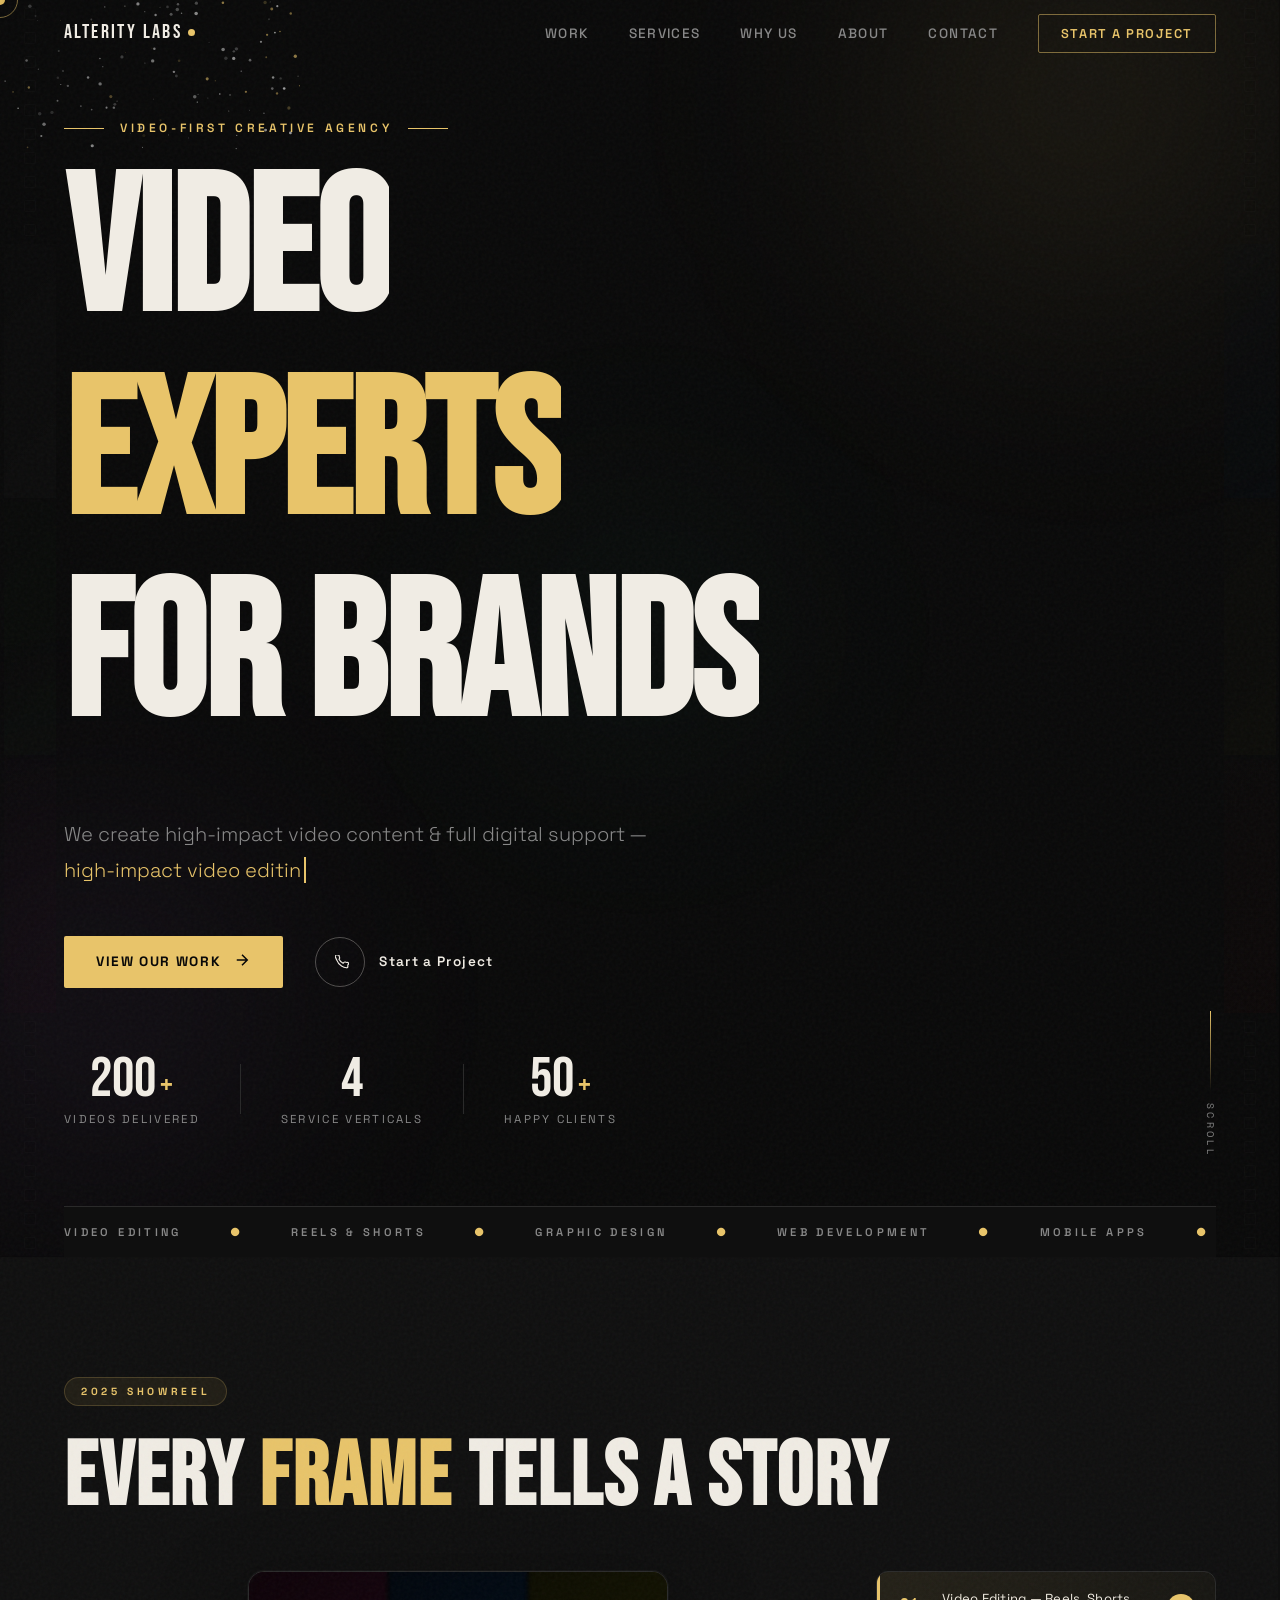
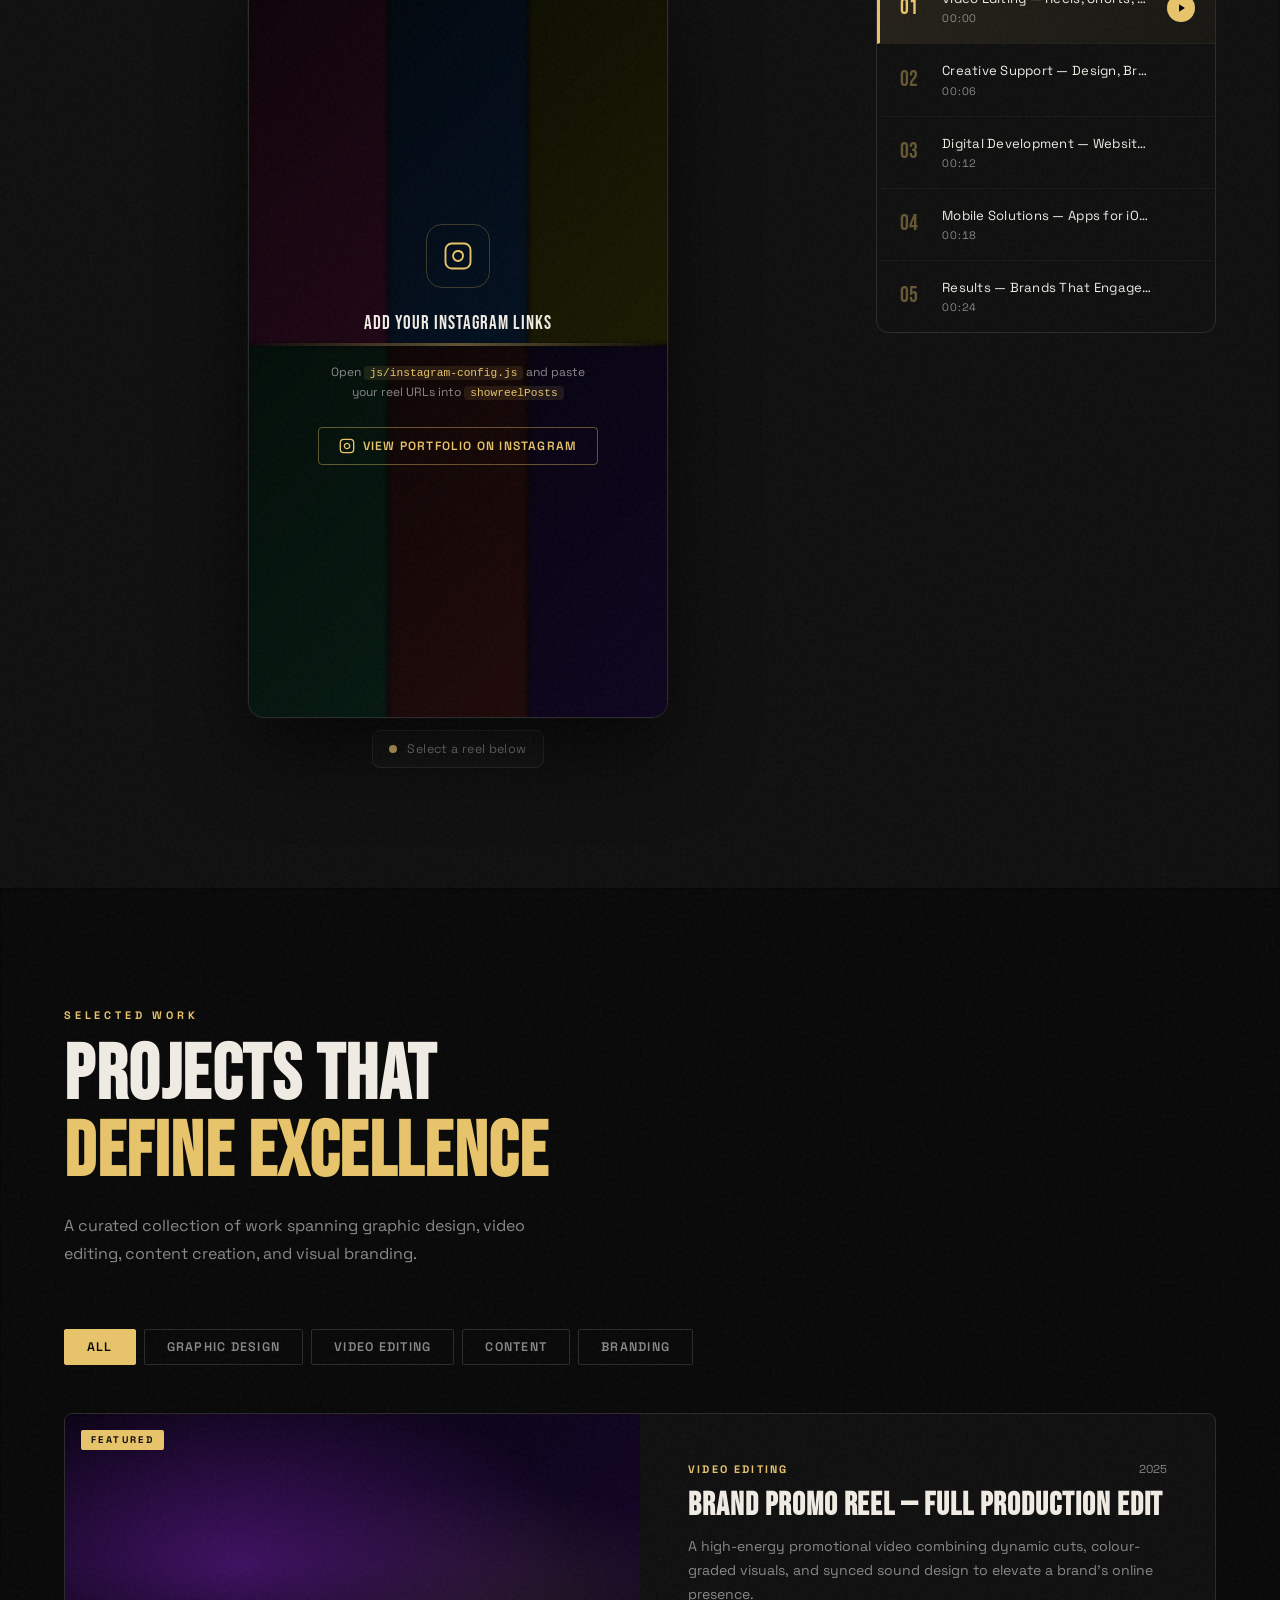
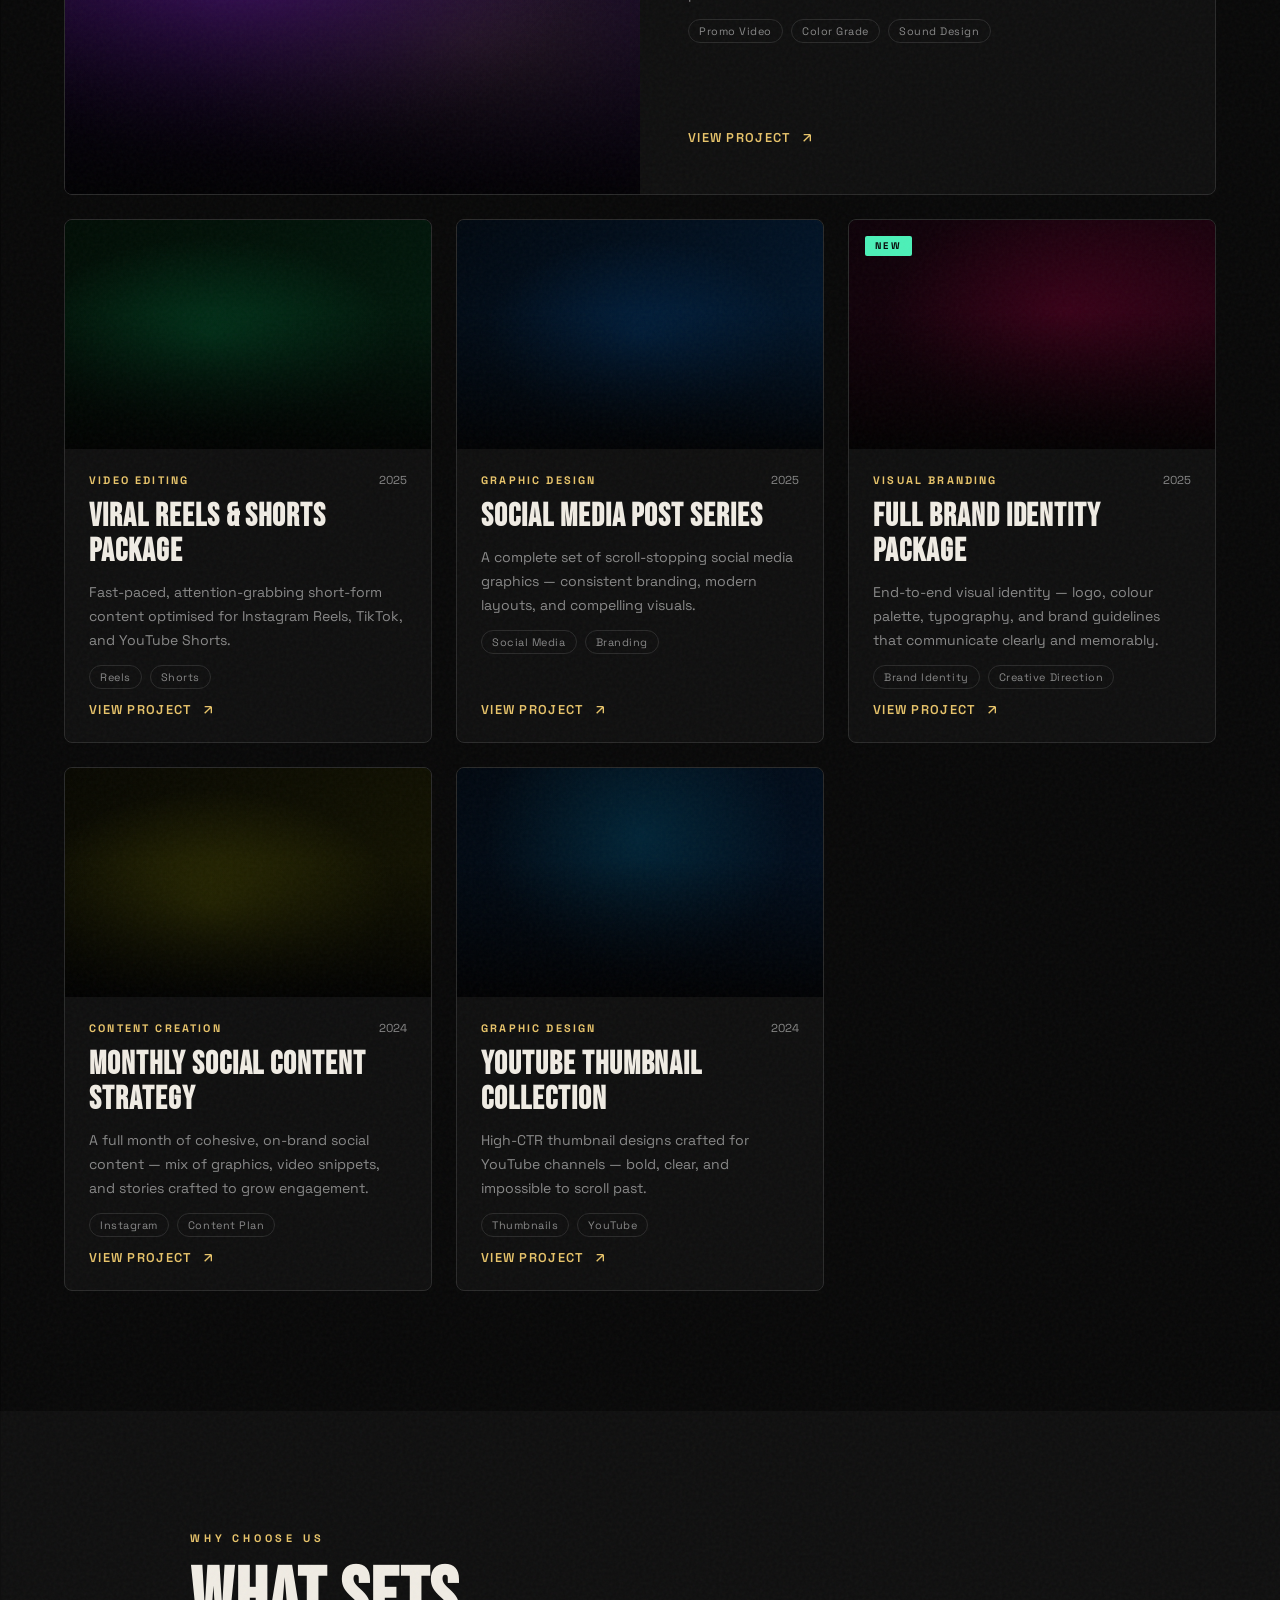
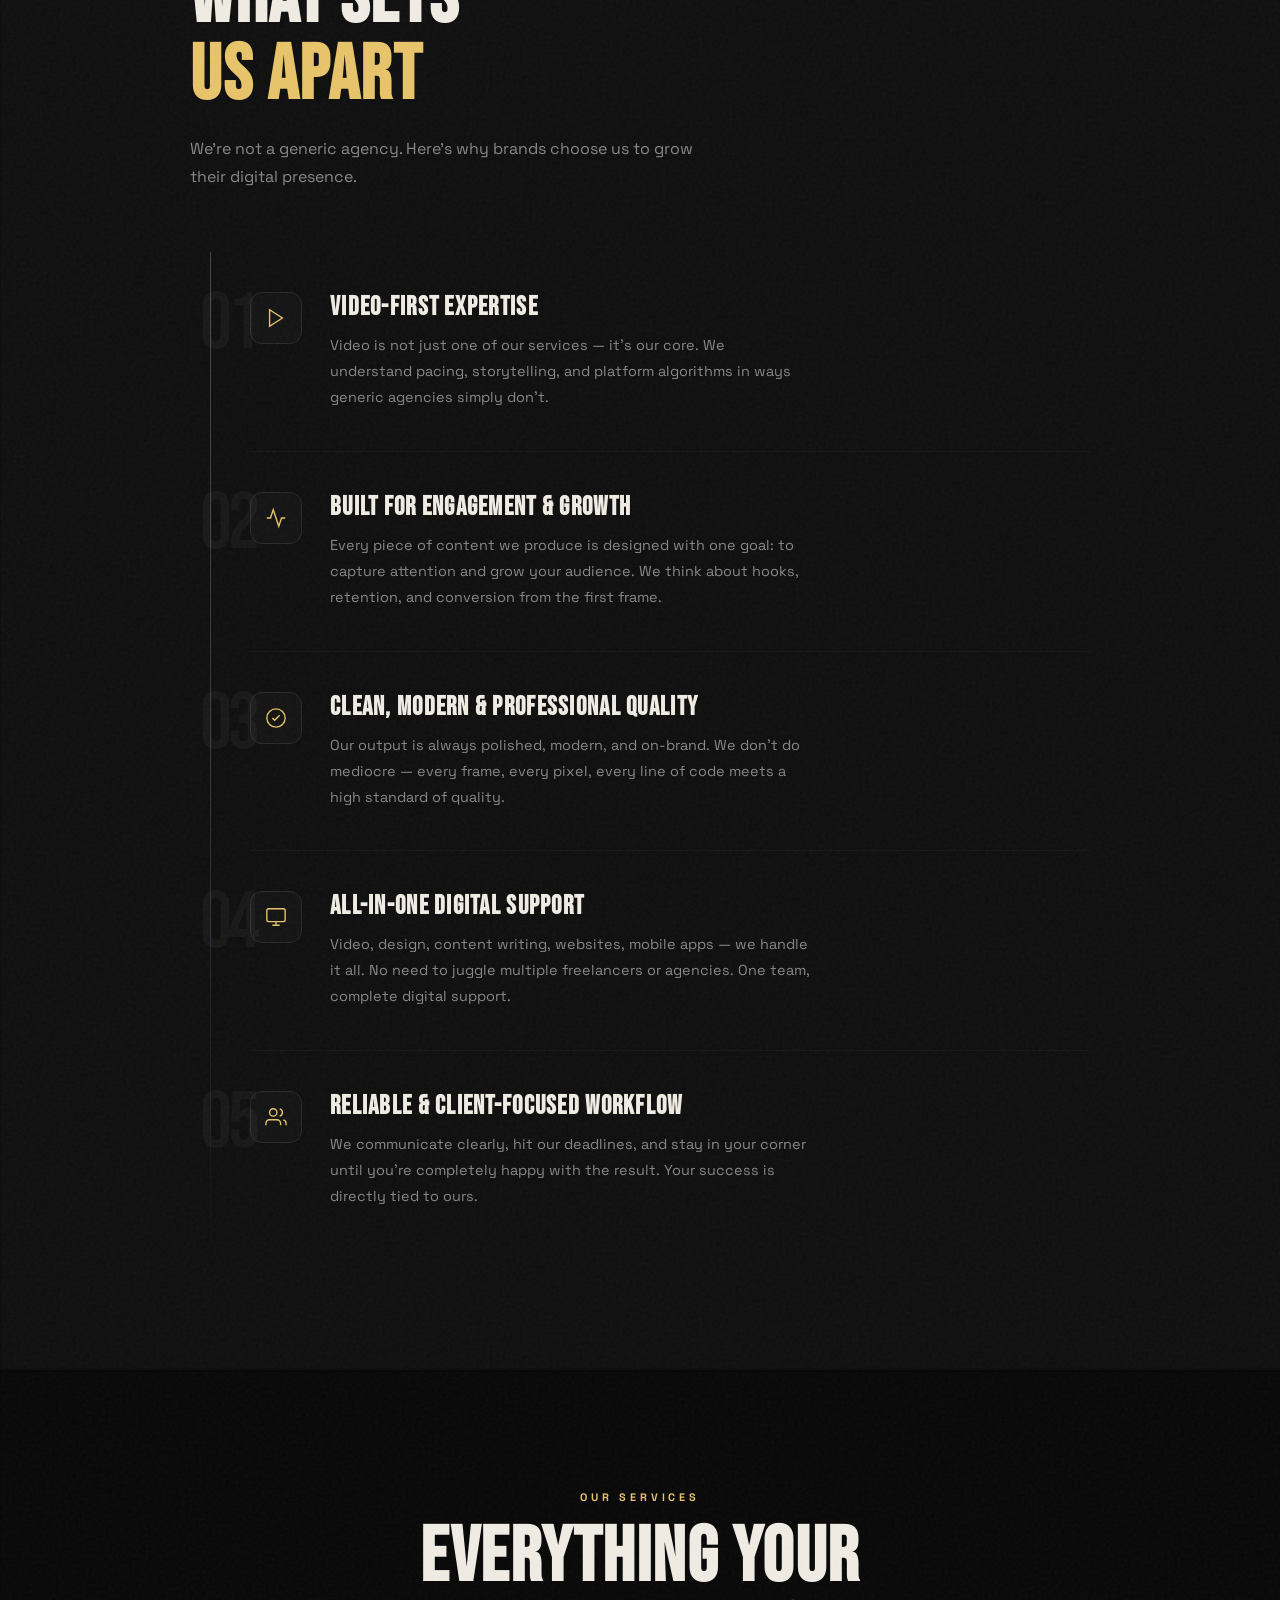
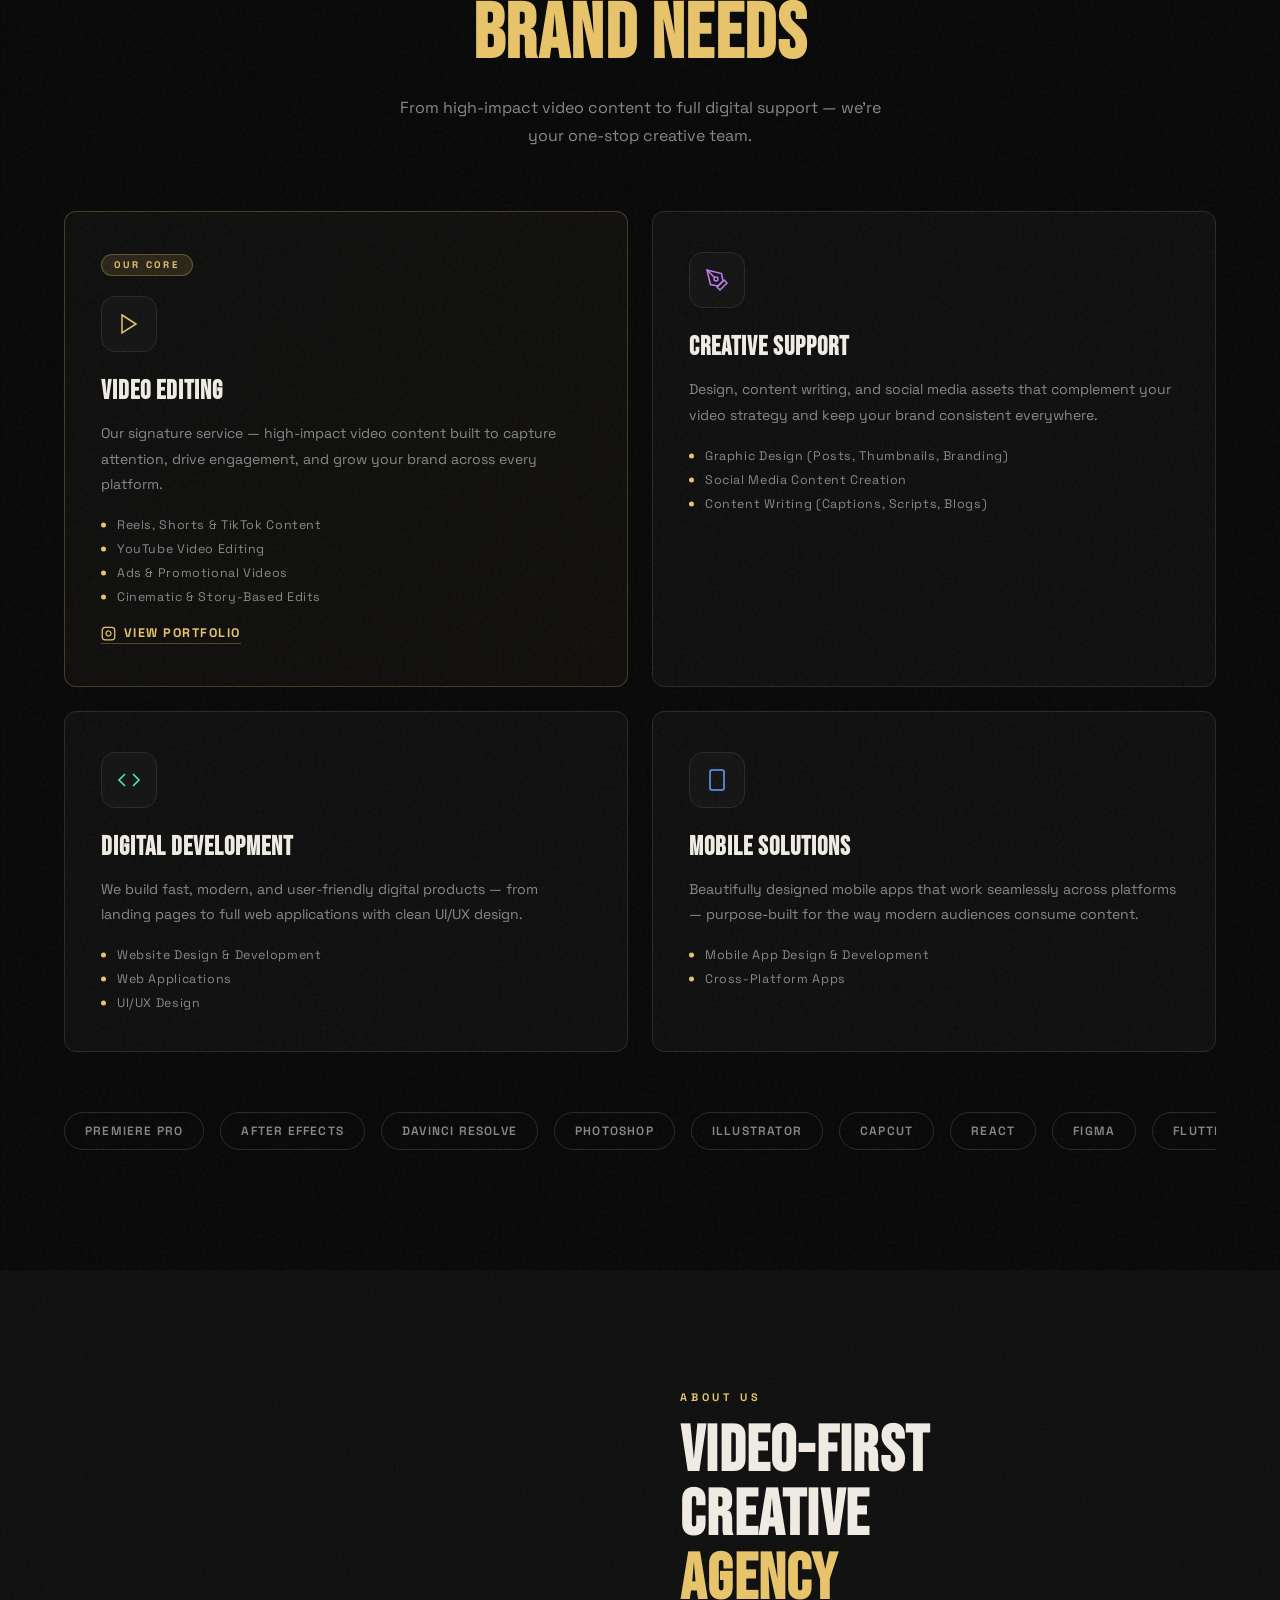
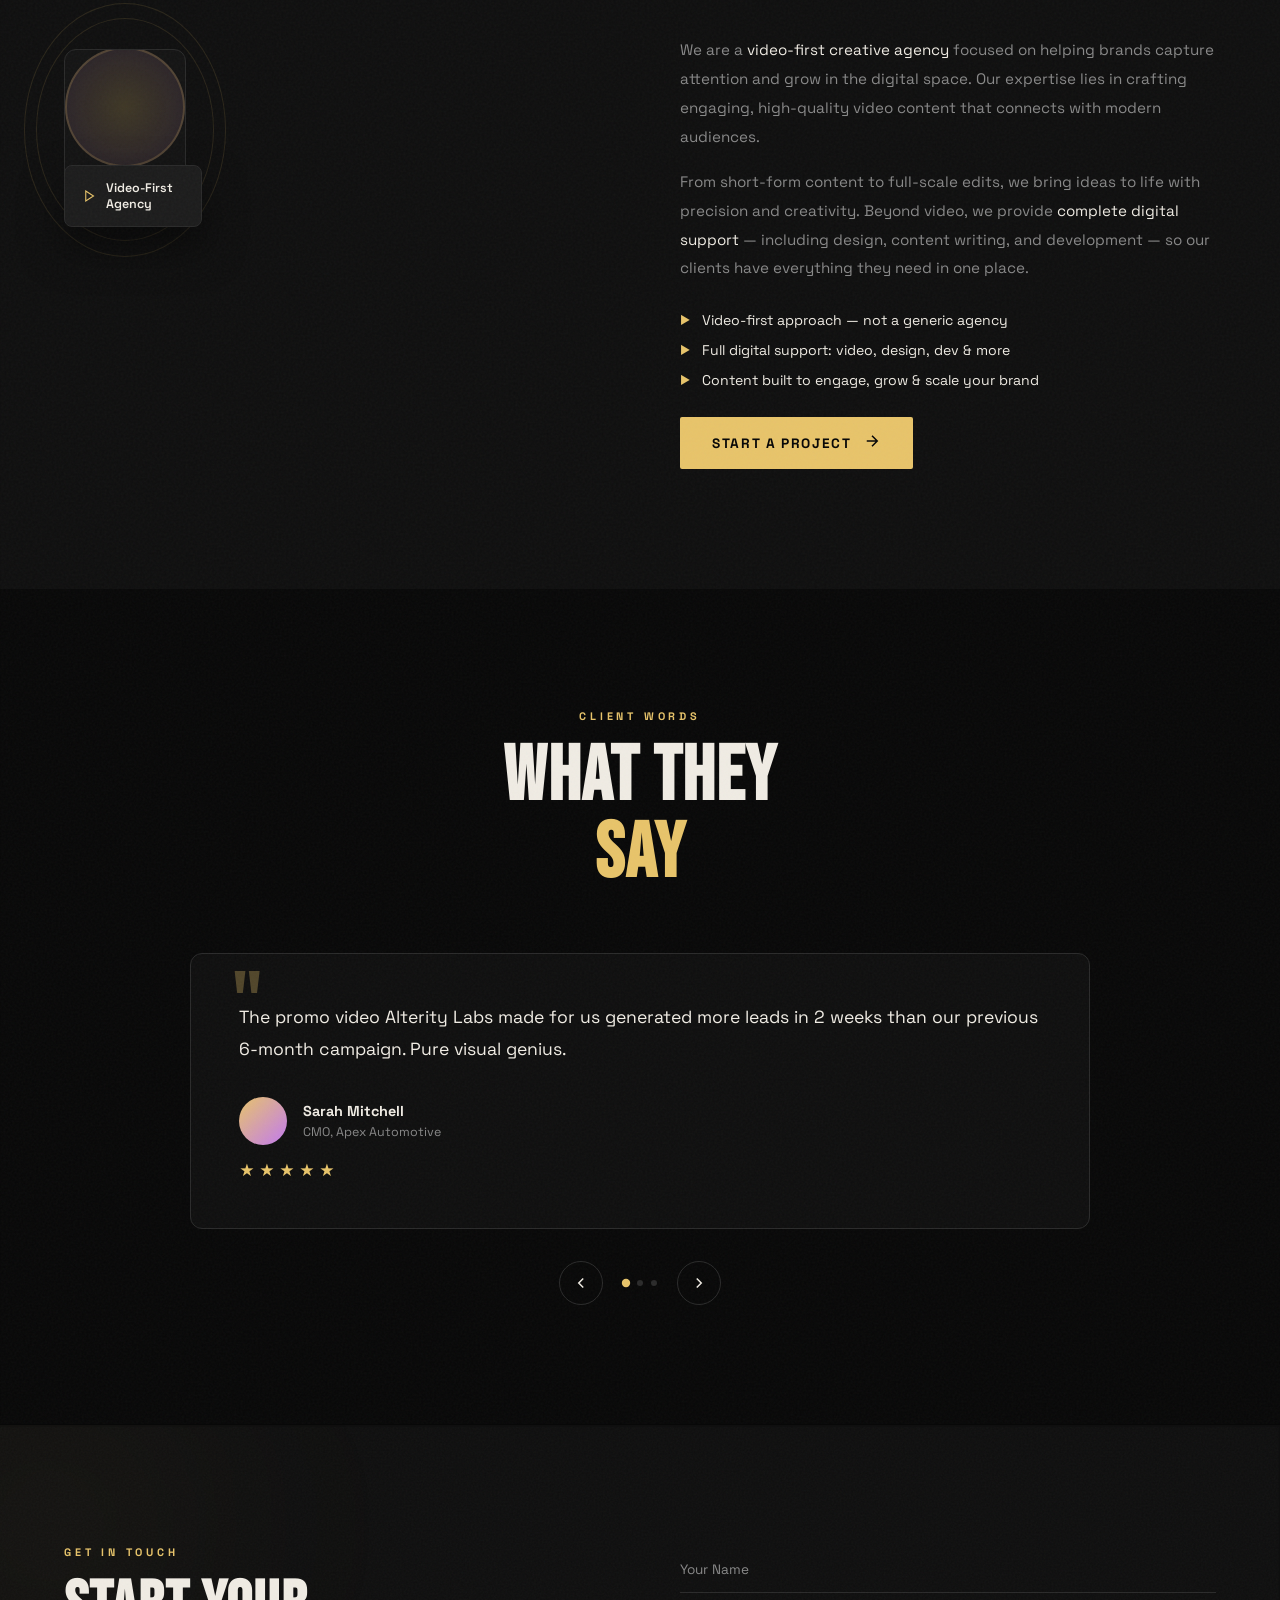
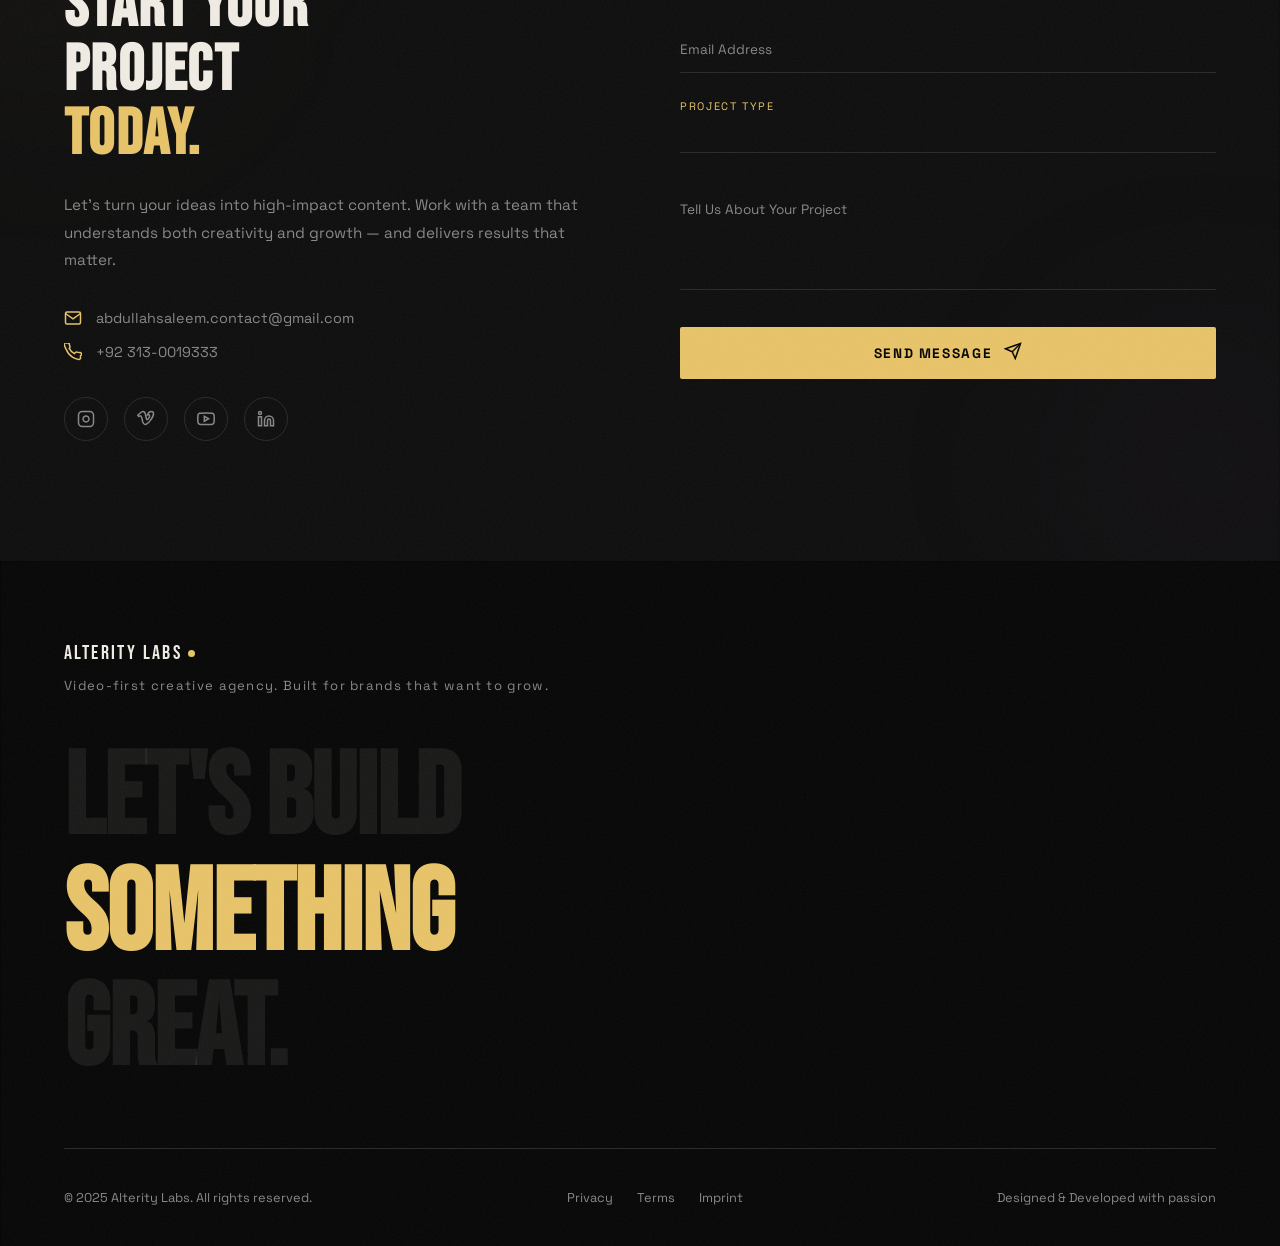
==== index.html @ 60a445bc "Update contact info, autoplay all videos, fix Instagram iframe player" ====
<!DOCTYPE html>
<html lang="en">
<head>
  <meta charset="UTF-8" />
  <meta name="viewport" content="width=device-width, initial-scale=1.0" />
  <title>Alterity Labs — Video Experts for Brands That Want to Stand Out</title>
  <link rel="stylesheet" href="css/styles.css" />
  <link rel="preconnect" href="https://fonts.googleapis.com" />
  <link rel="preconnect" href="https://fonts.gstatic.com" crossorigin />
  <link href="https://fonts.googleapis.com/css2?family=Bebas+Neue&family=Inter:wght@300;400;500;600;700&family=Space+Grotesk:wght@300;400;500;600;700&display=swap" rel="stylesheet" />
</head>
<body>

  <!-- ═══════════════════ CURSOR ═══════════════════ -->
  <div class="cursor" id="cursor"></div>
  <div class="cursor-follower" id="cursorFollower"></div>

  <!-- ═══════════════════ LOADER ═══════════════════ -->
  <div class="loader" id="loader">
    <div class="loader-inner">
      <div class="loader-bar"></div>
      <div class="loader-text">
        <span class="loader-num" id="loaderNum">0</span>
        <span class="loader-percent">%</span>
      </div>
      <p class="loader-tagline">LOADING EXPERIENCE</p>
    </div>
  </div>

  <!-- ═══════════════════ NAV ═══════════════════ -->
  <nav class="nav" id="nav">
    <div class="nav-logo">
      <span class="nav-logo-text">ALTERITY LABS</span>
      <span class="nav-logo-dot"></span>
    </div>
    <ul class="nav-links">
      <li><a href="#work" class="nav-link" data-text="Work">Work</a></li>
      <li><a href="#services" class="nav-link" data-text="Services">Services</a></li>
      <li><a href="#why" class="nav-link" data-text="Why Us">Why Us</a></li>
      <li><a href="#about" class="nav-link" data-text="About">About</a></li>
      <li><a href="#contact" class="nav-link" data-text="Contact">Contact</a></li>
    </ul>
    <div class="nav-cta">
      <a href="#contact" class="btn-outline">Start a Project</a>
    </div>
    <button class="burger" id="burger" aria-label="Toggle Menu">
      <span></span><span></span><span></span>
    </button>
  </nav>

  <!-- Mobile Menu -->
  <div class="mobile-menu" id="mobileMenu">
    <ul>
      <li><a href="#work" class="mobile-link">Work</a></li>
      <li><a href="#services" class="mobile-link">Services</a></li>
      <li><a href="#why" class="mobile-link">Why Us</a></li>
      <li><a href="#about" class="mobile-link">About</a></li>
      <li><a href="#contact" class="mobile-link">Contact</a></li>
    </ul>
  </div>

  <!-- ═══════════════════ HERO ═══════════════════ -->
  <section class="hero" id="hero">
    <!-- Cinematic grain overlay -->
    <div class="grain"></div>

    <!-- Floating particles -->
    <canvas class="particles-canvas" id="particlesCanvas"></canvas>

    <!-- Glowing orbs -->
    <div class="orb orb-1"></div>
    <div class="orb orb-2"></div>
    <div class="orb orb-3"></div>

    <!-- Film strips decoration -->
    <div class="filmstrip filmstrip-left">
      <div class="filmstrip-holes">
        <span></span><span></span><span></span><span></span><span></span>
        <span></span><span></span><span></span><span></span><span></span>
      </div>
      <div class="filmstrip-frames">
        <div class="fs-frame fs-f1"></div>
        <div class="fs-frame fs-f2"></div>
        <div class="fs-frame fs-f3"></div>
      </div>
      <div class="filmstrip-holes">
        <span></span><span></span><span></span><span></span><span></span>
        <span></span><span></span><span></span><span></span><span></span>
      </div>
    </div>
    <div class="filmstrip filmstrip-right">
      <div class="filmstrip-holes">
        <span></span><span></span><span></span><span></span><span></span>
        <span></span><span></span><span></span><span></span><span></span>
      </div>
      <div class="filmstrip-frames">
        <div class="fs-frame fs-f4"></div>
        <div class="fs-frame fs-f5"></div>
        <div class="fs-frame fs-f6"></div>
      </div>
      <div class="filmstrip-holes">
        <span></span><span></span><span></span><span></span><span></span>
        <span></span><span></span><span></span><span></span><span></span>
      </div>
    </div>

    <div class="hero-content">
      <!-- Eyebrow -->
      <div class="hero-eyebrow" data-animate="fade-up">
        <span class="eyebrow-line"></span>
        <span class="eyebrow-text">Video-First Creative Agency</span>
        <span class="eyebrow-line"></span>
      </div>

      <!-- Main headline — character split animation -->
      <h1 class="hero-title">
        <div class="title-line">
          <span class="word-mask"><span class="word-inner" data-word="VIDEO">VIDEO</span></span>
        </div>
        <div class="title-line">
          <span class="word-mask"><span class="word-inner accent-word" data-word="EXPERTS">EXPERTS</span></span>
        </div>
        <div class="title-line">
          <span class="word-mask"><span class="word-inner" data-word="FOR BRANDS">FOR BRANDS</span></span>
        </div>
      </h1>

      <!-- Subtitle with typewriter -->
      <p class="hero-subtitle" data-animate="fade-up">
        We create high-impact video content & full digital support —<br />
        <span class="typewriter" id="typewriter"></span>
      </p>

      <!-- CTAs -->
      <div class="hero-ctas" data-animate="fade-up">
        <a href="#work" class="btn-primary">
          <span class="btn-text">View Our Work</span>
          <span class="btn-icon">
            <svg viewBox="0 0 24 24" fill="none" stroke="currentColor" stroke-width="2">
              <path d="M5 12h14M12 5l7 7-7 7"/>
            </svg>
          </span>
          <div class="btn-bg"></div>
        </a>
        <a href="#contact" class="btn-showreel">
          <div class="play-icon">
            <svg viewBox="0 0 24 24" fill="none" stroke="currentColor" stroke-width="2">
              <path d="M22 16.92v3a2 2 0 01-2.18 2 19.79 19.79 0 01-8.63-3.07A19.5 19.5 0 013.07 8.81a19.79 19.79 0 01-3.07-8.6A2 2 0 012.18 0h3a2 2 0 012 1.72c.127.96.361 1.903.7 2.81a2 2 0 01-.45 2.11L6.91 7.16a16 16 0 006.93 6.93l1.52-1.52a2 2 0 012.11-.45c.907.339 1.85.573 2.81.7A2 2 0 0122 16.92z"/>
            </svg>
          </div>
          <span>Start a Project</span>
        </a>
      </div>

      <!-- Stats -->
      <div class="hero-stats" data-animate="fade-up">
        <div class="stat">
          <span class="stat-num" data-count="200">0</span>
          <span class="stat-plus">+</span>
          <p class="stat-label">Videos Delivered</p>
        </div>
        <div class="stat-divider"></div>
        <div class="stat">
          <span class="stat-num" data-count="4">0</span>
          <p class="stat-label">Service Verticals</p>
        </div>
        <div class="stat-divider"></div>
        <div class="stat">
          <span class="stat-num" data-count="50">0</span>
          <span class="stat-plus">+</span>
          <p class="stat-label">Happy Clients</p>
        </div>
      </div>
    </div>

    <!-- Scroll indicator -->
    <div class="scroll-indicator">
      <div class="scroll-line"></div>
      <span class="scroll-text">SCROLL</span>
    </div>

    <!-- Marquee stripe -->
    <div class="hero-marquee">
      <div class="marquee-track">
        <span>VIDEO EDITING</span><span class="marquee-dot">&#9679;</span>
        <span>REELS & SHORTS</span><span class="marquee-dot">&#9679;</span>
        <span>GRAPHIC DESIGN</span><span class="marquee-dot">&#9679;</span>
        <span>WEB DEVELOPMENT</span><span class="marquee-dot">&#9679;</span>
        <span>MOBILE APPS</span><span class="marquee-dot">&#9679;</span>
        <span>CONTENT CREATION</span><span class="marquee-dot">&#9679;</span>
        <span>VIDEO EDITING</span><span class="marquee-dot">&#9679;</span>
        <span>REELS & SHORTS</span><span class="marquee-dot">&#9679;</span>
        <span>GRAPHIC DESIGN</span><span class="marquee-dot">&#9679;</span>
        <span>WEB DEVELOPMENT</span><span class="marquee-dot">&#9679;</span>
        <span>MOBILE APPS</span><span class="marquee-dot">&#9679;</span>
        <span>CONTENT CREATION</span><span class="marquee-dot">&#9679;</span>
      </div>
    </div>
  </section>

  <!-- ═══════════════════ SHOWREEL ═══════════════════ -->
  <section class="showreel" id="showreel">
    <div class="grain"></div>
    <div class="showreel-container">
      <div class="showreel-badge" data-animate="zoom-in">2025 SHOWREEL</div>
      <h2 class="showreel-title" data-animate="fade-up">
        <span>Every</span> <span class="highlight">Frame</span> <span>Tells</span> <span>a</span> <span>Story</span>
      </h2>

      <div class="showreel-layout" id="showreelWrapper">

        <!-- ── MAIN PLAYER ─────────────────────────── -->
        <div class="sr-player-col">
          <div class="sr-player-frame" id="srPlayerFrame">

            <!-- Instagram iframe embed — src injected by JS -->
            <iframe
              id="srIframe"
              class="sr-iframe"
              src=""
              frameborder="0"
              scrolling="no"
              allowtransparency="true"
              allowfullscreen="true"
              allow="autoplay; encrypted-media; picture-in-picture"
              title="Instagram Reel Player">
            </iframe>

            <!-- Shown before any URL is configured -->
            <div class="sr-placeholder" id="srPlaceholder">
              <div class="vp-grid">
                <div class="vp-cell c1"></div>
                <div class="vp-cell c2"></div>
                <div class="vp-cell c3"></div>
                <div class="vp-cell c4"></div>
                <div class="vp-cell c5"></div>
                <div class="vp-cell c6"></div>
              </div>
              <div class="vp-overlay">
                <div class="sr-placeholder-icon">
                  <svg viewBox="0 0 24 24" fill="none" stroke="currentColor" stroke-width="1.5">
                    <rect x="2" y="2" width="20" height="20" rx="5" ry="5"/>
                    <path d="M16 11.37A4 4 0 1112.63 8 4 4 0 0116 11.37z"/>
                    <line x1="17.5" y1="6.5" x2="17.51" y2="6.5"/>
                  </svg>
                </div>
                <p class="sr-placeholder-title">Add Your Instagram Links</p>
                <p class="sr-placeholder-sub">Open <code>js/instagram-config.js</code> and paste your reel URLs into <code>showreelPosts</code></p>
                <a href="https://www.instagram.com/portfolio.showcase/" target="_blank" rel="noopener" class="vp-ig-btn">
                  <svg viewBox="0 0 24 24" fill="none" stroke="currentColor" stroke-width="2"><rect x="2" y="2" width="20" height="20" rx="5" ry="5"/><path d="M16 11.37A4 4 0 1112.63 8 4 4 0 0116 11.37z"/><line x1="17.5" y1="6.5" x2="17.51" y2="6.5"/></svg>
                  View Portfolio on Instagram
                </a>
              </div>
              <div class="scan-line"></div>
            </div>

            <!-- Loading spinner shown while iframe loads -->
            <div class="sr-loader" id="srLoader">
              <div class="sr-spinner"></div>
            </div>

          </div>

          <!-- Currently playing label -->
          <div class="sr-now-playing" id="srNowPlaying">
            <span class="sr-np-dot"></span>
            <span class="sr-np-label" id="srNpLabel">Select a reel below</span>
          </div>
        </div>

        <!-- ── SIDE PLAYLIST ──────────────────────── -->
        <div class="sr-playlist" id="srPlaylist">
          <!-- Items injected by JS from INSTAGRAM_CONFIG -->
        </div>

      </div>
    </div>
  </section>

  <!-- ═══════════════════ WORK ═══════════════════ -->
  <section class="work" id="work">
    <div class="grain"></div>
    <div class="section-header" data-animate="fade-up">
      <span class="section-label">Selected Work</span>
      <h2 class="section-title">
        <span class="line-reveal">Projects That</span>
        <span class="line-reveal accent-text">Define Excellence</span>
      </h2>
      <p class="section-desc">A curated collection of work spanning graphic design, video editing, content creation, and visual branding.</p>
    </div>

    <!-- Filter tabs -->
    <div class="work-filters" data-animate="fade-up">
      <button class="filter-btn active" data-filter="all">All</button>
      <button class="filter-btn" data-filter="design">Graphic Design</button>
      <button class="filter-btn" data-filter="video">Video Editing</button>
      <button class="filter-btn" data-filter="content">Content</button>
      <button class="filter-btn" data-filter="branding">Branding</button>
    </div>

    <!-- Work grid -->
    <div class="work-grid" id="workGrid">

      <!-- Project Card 1 — FEATURED -->
      <article class="work-card featured" data-category="video" data-animate="card-reveal" data-ig-id="card-1">
        <div class="card-media">
          <div class="card-video-bg bg-1"></div>
          <div class="card-overlay"></div>
          <div class="card-hover-effect"></div>
          <span class="card-play-btn">
            <svg viewBox="0 0 24 24" fill="white">
              <polygon points="5 3 19 12 5 21 5 3"/>
            </svg>
          </span>
          <div class="card-badge">FEATURED</div>
        </div>
        <div class="card-info">
          <div class="card-meta">
            <span class="card-category">Video Editing</span>
            <span class="card-year">2025</span>
          </div>
          <h3 class="card-title">Brand Promo Reel — Full Production Edit</h3>
          <p class="card-desc">A high-energy promotional video combining dynamic cuts, colour-graded visuals, and synced sound design to elevate a brand's online presence.</p>
          <div class="card-tags">
            <span>Promo Video</span><span>Color Grade</span><span>Sound Design</span>
          </div>
          <a href="#" class="card-link">
            View Project
            <svg viewBox="0 0 24 24" fill="none" stroke="currentColor" stroke-width="2">
              <path d="M7 17L17 7M17 7H7M17 7v10"/>
            </svg>
          </a>
        </div>
      </article>

      <!-- Project Card 2 -->
      <article class="work-card" data-category="video" data-animate="card-reveal" data-ig-id="card-2">
        <div class="card-media">
          <div class="card-video-bg bg-2"></div>
          <div class="card-overlay"></div>
          <div class="card-hover-effect"></div>
          <span class="card-play-btn">
            <svg viewBox="0 0 24 24" fill="white">
              <polygon points="5 3 19 12 5 21 5 3"/>
            </svg>
          </span>
        </div>
        <div class="card-info">
          <div class="card-meta">
            <span class="card-category">Video Editing</span>
            <span class="card-year">2025</span>
          </div>
          <h3 class="card-title">Viral Reels & Shorts Package</h3>
          <p class="card-desc">Fast-paced, attention-grabbing short-form content optimised for Instagram Reels, TikTok, and YouTube Shorts.</p>
          <div class="card-tags">
            <span>Reels</span><span>Shorts</span>
          </div>
          <a href="#" class="card-link">View Project <svg viewBox="0 0 24 24" fill="none" stroke="currentColor" stroke-width="2"><path d="M7 17L17 7M17 7H7M17 7v10"/></svg></a>
        </div>
      </article>

      <!-- Project Card 3 -->
      <article class="work-card" data-category="design" data-animate="card-reveal" data-ig-id="card-3">
        <div class="card-media">
          <div class="card-video-bg bg-3"></div>
          <div class="card-overlay"></div>
          <div class="card-hover-effect"></div>
          <span class="card-play-btn">
            <svg viewBox="0 0 24 24" fill="white">
              <polygon points="5 3 19 12 5 21 5 3"/>
            </svg>
          </span>
        </div>
        <div class="card-info">
          <div class="card-meta">
            <span class="card-category">Graphic Design</span>
            <span class="card-year">2025</span>
          </div>
          <h3 class="card-title">Social Media Post Series</h3>
          <p class="card-desc">A complete set of scroll-stopping social media graphics — consistent branding, modern layouts, and compelling visuals.</p>
          <div class="card-tags">
            <span>Social Media</span><span>Branding</span>
          </div>
          <a href="#" class="card-link">View Project <svg viewBox="0 0 24 24" fill="none" stroke="currentColor" stroke-width="2"><path d="M7 17L17 7M17 7H7M17 7v10"/></svg></a>
        </div>
      </article>

      <!-- Project Card 4 -->
      <article class="work-card" data-category="branding" data-animate="card-reveal" data-ig-id="card-4">
        <div class="card-media">
          <div class="card-video-bg bg-4"></div>
          <div class="card-overlay"></div>
          <div class="card-hover-effect"></div>
          <span class="card-play-btn">
            <svg viewBox="0 0 24 24" fill="white">
              <polygon points="5 3 19 12 5 21 5 3"/>
            </svg>
          </span>
          <div class="card-badge new-badge">NEW</div>
        </div>
        <div class="card-info">
          <div class="card-meta">
            <span class="card-category">Visual Branding</span>
            <span class="card-year">2025</span>
          </div>
          <h3 class="card-title">Full Brand Identity Package</h3>
          <p class="card-desc">End-to-end visual identity — logo, colour palette, typography, and brand guidelines that communicate clearly and memorably.</p>
          <div class="card-tags">
            <span>Brand Identity</span><span>Creative Direction</span>
          </div>
          <a href="#" class="card-link">View Project <svg viewBox="0 0 24 24" fill="none" stroke="currentColor" stroke-width="2"><path d="M7 17L17 7M17 7H7M17 7v10"/></svg></a>
        </div>
      </article>

      <!-- Project Card 5 -->
      <article class="work-card" data-category="content" data-animate="card-reveal" data-ig-id="card-5">
        <div class="card-media">
          <div class="card-video-bg bg-5"></div>
          <div class="card-overlay"></div>
          <div class="card-hover-effect"></div>
          <span class="card-play-btn">
            <svg viewBox="0 0 24 24" fill="white">
              <polygon points="5 3 19 12 5 21 5 3"/>
            </svg>
          </span>
        </div>
        <div class="card-info">
          <div class="card-meta">
            <span class="card-category">Content Creation</span>
            <span class="card-year">2024</span>
          </div>
          <h3 class="card-title">Monthly Social Content Strategy</h3>
          <p class="card-desc">A full month of cohesive, on-brand social content — mix of graphics, video snippets, and stories crafted to grow engagement.</p>
          <div class="card-tags">
            <span>Instagram</span><span>Content Plan</span>
          </div>
          <a href="#" class="card-link">View Project <svg viewBox="0 0 24 24" fill="none" stroke="currentColor" stroke-width="2"><path d="M7 17L17 7M17 7H7M17 7v10"/></svg></a>
        </div>
      </article>

      <!-- Project Card 6 -->
      <article class="work-card" data-category="design" data-animate="card-reveal" data-ig-id="card-6">
        <div class="card-media">
          <div class="card-video-bg bg-6"></div>
          <div class="card-overlay"></div>
          <div class="card-hover-effect"></div>
          <span class="card-play-btn">
            <svg viewBox="0 0 24 24" fill="white">
              <polygon points="5 3 19 12 5 21 5 3"/>
            </svg>
          </span>
        </div>
        <div class="card-info">
          <div class="card-meta">
            <span class="card-category">Graphic Design</span>
            <span class="card-year">2024</span>
          </div>
          <h3 class="card-title">YouTube Thumbnail Collection</h3>
          <p class="card-desc">High-CTR thumbnail designs crafted for YouTube channels — bold, clear, and impossible to scroll past.</p>
          <div class="card-tags">
            <span>Thumbnails</span><span>YouTube</span>
          </div>
          <a href="#" class="card-link">View Project <svg viewBox="0 0 24 24" fill="none" stroke="currentColor" stroke-width="2"><path d="M7 17L17 7M17 7H7M17 7v10"/></svg></a>
        </div>
      </article>

    </div>
  </section>

  <!-- ═══════════════════ WHY CHOOSE US ═══════════════════ -->
  <section class="process" id="why">
    <div class="grain"></div>
    <div class="process-container">
      <div class="section-header" data-animate="fade-up">
        <span class="section-label">Why Choose Us</span>
        <h2 class="section-title">
          <span class="line-reveal">What Sets</span>
          <span class="line-reveal accent-text">Us Apart</span>
        </h2>
        <p class="section-desc">We're not a generic agency. Here's why brands choose us to grow their digital presence.</p>
      </div>

      <div class="process-timeline">
        <div class="timeline-track"></div>

        <div class="process-step" data-animate="step-reveal">
          <div class="step-number">01</div>
          <div class="step-icon">
            <svg viewBox="0 0 24 24" fill="none" stroke="currentColor" stroke-width="1.5">
              <polygon points="5 3 19 12 5 21 5 3"/>
            </svg>
          </div>
          <div class="step-content">
            <h3>Video-First Expertise</h3>
            <p>Video is not just one of our services — it's our core. We understand pacing, storytelling, and platform algorithms in ways generic agencies simply don't.</p>
          </div>
        </div>

        <div class="process-step" data-animate="step-reveal">
          <div class="step-number">02</div>
          <div class="step-icon">
            <svg viewBox="0 0 24 24" fill="none" stroke="currentColor" stroke-width="1.5">
              <path d="M22 12h-4l-3 9L9 3l-3 9H2"/>
            </svg>
          </div>
          <div class="step-content">
            <h3>Built for Engagement & Growth</h3>
            <p>Every piece of content we produce is designed with one goal: to capture attention and grow your audience. We think about hooks, retention, and conversion from the first frame.</p>
          </div>
        </div>

        <div class="process-step" data-animate="step-reveal">
          <div class="step-number">03</div>
          <div class="step-icon">
            <svg viewBox="0 0 24 24" fill="none" stroke="currentColor" stroke-width="1.5">
              <circle cx="12" cy="12" r="10"/><path d="M8 12l2.5 2.5L16 9"/>
            </svg>
          </div>
          <div class="step-content">
            <h3>Clean, Modern & Professional Quality</h3>
            <p>Our output is always polished, modern, and on-brand. We don't do mediocre — every frame, every pixel, every line of code meets a high standard of quality.</p>
          </div>
        </div>

        <div class="process-step" data-animate="step-reveal">
          <div class="step-number">04</div>
          <div class="step-icon">
            <svg viewBox="0 0 24 24" fill="none" stroke="currentColor" stroke-width="1.5">
              <rect x="2" y="3" width="20" height="14" rx="2"/><path d="M8 21h8M12 17v4"/>
            </svg>
          </div>
          <div class="step-content">
            <h3>All-in-One Digital Support</h3>
            <p>Video, design, content writing, websites, mobile apps — we handle it all. No need to juggle multiple freelancers or agencies. One team, complete digital support.</p>
          </div>
        </div>

        <div class="process-step" data-animate="step-reveal">
          <div class="step-number">05</div>
          <div class="step-icon">
            <svg viewBox="0 0 24 24" fill="none" stroke="currentColor" stroke-width="1.5">
              <path d="M17 21v-2a4 4 0 00-4-4H5a4 4 0 00-4 4v2"/><circle cx="9" cy="7" r="4"/><path d="M23 21v-2a4 4 0 00-3-3.87M16 3.13a4 4 0 010 7.75"/>
            </svg>
          </div>
          <div class="step-content">
            <h3>Reliable & Client-Focused Workflow</h3>
            <p>We communicate clearly, hit our deadlines, and stay in your corner until you're completely happy with the result. Your success is directly tied to ours.</p>
          </div>
        </div>
      </div>
    </div>
  </section>

  <!-- ═══════════════════ SERVICES ═══════════════════ -->
  <section class="skills" id="services">
    <div class="grain"></div>
    <div class="skills-container">
      <div class="section-header centered" data-animate="fade-up">
        <span class="section-label">Our Services</span>
        <h2 class="section-title">
          <span class="line-reveal">Everything Your</span>
          <span class="line-reveal accent-text">Brand Needs</span>
        </h2>
        <p class="section-desc">From high-impact video content to full digital support — we're your one-stop creative team.</p>
      </div>

      <div class="services-grid" data-animate="fade-up">

        <!-- VIDEO EDITING — CORE -->
        <div class="service-card sc-1 sc-core">
          <div class="sc-core-badge">OUR CORE</div>
          <div class="sc-icon">
            <svg viewBox="0 0 24 24" fill="none" stroke="currentColor" stroke-width="1.5">
              <polygon points="5 3 19 12 5 21 5 3"/>
            </svg>
          </div>
          <h3>Video Editing</h3>
          <p>Our signature service — high-impact video content built to capture attention, drive engagement, and grow your brand across every platform.</p>
          <ul class="sc-list">
            <li>Reels, Shorts & TikTok Content</li>
            <li>YouTube Video Editing</li>
            <li>Ads & Promotional Videos</li>
            <li>Cinematic & Story-Based Edits</li>
          </ul>
          <a href="https://www.instagram.com/portfolio.showcase/" target="_blank" rel="noopener" class="sc-portfolio-link">
            <svg viewBox="0 0 24 24" fill="none" stroke="currentColor" stroke-width="2"><rect x="2" y="2" width="20" height="20" rx="5" ry="5"/><path d="M16 11.37A4 4 0 1112.63 8 4 4 0 0116 11.37z"/><line x1="17.5" y1="6.5" x2="17.51" y2="6.5"/></svg>
            View Portfolio
          </a>
          <div class="sc-glow"></div>
        </div>

        <!-- CREATIVE SUPPORT -->
        <div class="service-card sc-2">
          <div class="sc-icon">
            <svg viewBox="0 0 24 24" fill="none" stroke="currentColor" stroke-width="1.5">
              <path d="M12 19l7-7 3 3-7 7-3-3z"/><path d="M18 13l-1.5-7.5L2 2l3.5 14.5L13 18l5-5z"/><path d="M2 2l7.586 7.586"/><circle cx="11" cy="11" r="2"/>
            </svg>
          </div>
          <h3>Creative Support</h3>
          <p>Design, content writing, and social media assets that complement your video strategy and keep your brand consistent everywhere.</p>
          <ul class="sc-list">
            <li>Graphic Design (Posts, Thumbnails, Branding)</li>
            <li>Social Media Content Creation</li>
            <li>Content Writing (Captions, Scripts, Blogs)</li>
          </ul>
          <div class="sc-glow"></div>
        </div>

        <!-- DIGITAL DEVELOPMENT -->
        <div class="service-card sc-3">
          <div class="sc-icon">
            <svg viewBox="0 0 24 24" fill="none" stroke="currentColor" stroke-width="1.5">
              <polyline points="16 18 22 12 16 6"/><polyline points="8 6 2 12 8 18"/>
            </svg>
          </div>
          <h3>Digital Development</h3>
          <p>We build fast, modern, and user-friendly digital products — from landing pages to full web applications with clean UI/UX design.</p>
          <ul class="sc-list">
            <li>Website Design & Development</li>
            <li>Web Applications</li>
            <li>UI/UX Design</li>
          </ul>
          <div class="sc-glow"></div>
        </div>

        <!-- MOBILE SOLUTIONS -->
        <div class="service-card sc-4">
          <div class="sc-icon">
            <svg viewBox="0 0 24 24" fill="none" stroke="currentColor" stroke-width="1.5">
              <rect x="5" y="2" width="14" height="20" rx="2" ry="2"/><line x1="12" y1="18" x2="12.01" y2="18"/>
            </svg>
          </div>
          <h3>Mobile Solutions</h3>
          <p>Beautifully designed mobile apps that work seamlessly across platforms — purpose-built for the way modern audiences consume content.</p>
          <ul class="sc-list">
            <li>Mobile App Design & Development</li>
            <li>Cross-Platform Apps</li>
          </ul>
          <div class="sc-glow"></div>
        </div>

      </div>

      <!-- Tools marquee -->
      <div class="tools-marquee">
        <div class="tools-track">
          <div class="tool-pill">Premiere Pro</div>
          <div class="tool-pill">After Effects</div>
          <div class="tool-pill">DaVinci Resolve</div>
          <div class="tool-pill">Photoshop</div>
          <div class="tool-pill">Illustrator</div>
          <div class="tool-pill">CapCut</div>
          <div class="tool-pill">React</div>
          <div class="tool-pill">Figma</div>
          <div class="tool-pill">Flutter</div>
          <div class="tool-pill">Canva Pro</div>
          <div class="tool-pill">Premiere Pro</div>
          <div class="tool-pill">After Effects</div>
          <div class="tool-pill">DaVinci Resolve</div>
          <div class="tool-pill">Photoshop</div>
          <div class="tool-pill">Illustrator</div>
          <div class="tool-pill">CapCut</div>
          <div class="tool-pill">React</div>
          <div class="tool-pill">Figma</div>
          <div class="tool-pill">Flutter</div>
          <div class="tool-pill">Canva Pro</div>
        </div>
      </div>
    </div>
  </section>

  <!-- ═══════════════════ ABOUT ═══════════════════ -->
  <section class="about" id="about">
    <div class="grain"></div>
    <div class="about-container">
      <div class="about-visual" data-animate="fade-right">
        <div class="about-img-wrapper">
          <div class="about-img-placeholder">
            <div class="aip-inner">
              <div class="aip-circle"></div>
              <div class="aip-lines">
                <span></span><span></span><span></span>
              </div>
            </div>
          </div>
          <div class="about-decoration">
            <div class="deco-ring ring-1"></div>
            <div class="deco-ring ring-2"></div>
          </div>
          <div class="about-award">
            <svg viewBox="0 0 24 24" fill="none" stroke="currentColor" stroke-width="2">
              <polygon points="5 3 19 12 5 21 5 3"/>
            </svg>
            <span>Video-First Agency</span>
          </div>
        </div>
      </div>

      <div class="about-content" data-animate="fade-left">
        <span class="section-label">About Us</span>
        <h2 class="about-title">
          <span class="line-reveal">Video-First</span>
          <span class="line-reveal">Creative</span>
          <span class="line-reveal accent-text">Agency</span>
        </h2>
        <p class="about-text">We are a <em>video-first creative agency</em> focused on helping brands capture attention and grow in the digital space. Our expertise lies in crafting engaging, high-quality video content that connects with modern audiences.</p>
        <p class="about-text">From short-form content to full-scale edits, we bring ideas to life with precision and creativity. Beyond video, we provide <em>complete digital support</em> — including design, content writing, and development — so our clients have everything they need in one place.</p>
        <div class="about-highlights">
          <div class="highlight-item">
            <span class="hi-icon">&#9654;</span>
            <span>Video-first approach — not a generic agency</span>
          </div>
          <div class="highlight-item">
            <span class="hi-icon">&#9654;</span>
            <span>Full digital support: video, design, dev & more</span>
          </div>
          <div class="highlight-item">
            <span class="hi-icon">&#9654;</span>
            <span>Content built to engage, grow & scale your brand</span>
          </div>
        </div>
        <a href="#contact" class="btn-primary">
          <span class="btn-text">Start a Project</span>
          <span class="btn-icon"><svg viewBox="0 0 24 24" fill="none" stroke="currentColor" stroke-width="2"><path d="M5 12h14M12 5l7 7-7 7"/></svg></span>
          <div class="btn-bg"></div>
        </a>
      </div>
    </div>
  </section>

  <!-- ═══════════════════ TESTIMONIALS ═══════════════════ -->
  <section class="testimonials">
    <div class="grain"></div>
    <div class="testi-container">
      <div class="section-header centered" data-animate="fade-up">
        <span class="section-label">Client Words</span>
        <h2 class="section-title"><span class="line-reveal">What They</span><span class="line-reveal accent-text">Say</span></h2>
      </div>
      <div class="testi-slider" id="testiSlider">
        <div class="testi-track" id="testiTrack">
          <div class="testi-card">
            <div class="testi-quote">"</div>
            <p class="testi-text">The promo video Alterity Labs made for us generated more leads in 2 weeks than our previous 6-month campaign. Pure visual genius.</p>
            <div class="testi-author">
              <div class="author-avatar av1"></div>
              <div>
                <strong>Sarah Mitchell</strong>
                <span>CMO, Apex Automotive</span>
              </div>
            </div>
            <div class="testi-stars">&#9733;&#9733;&#9733;&#9733;&#9733;</div>
          </div>

          <div class="testi-card">
            <div class="testi-quote">"</div>
            <p class="testi-text">The team understood the vision immediately. The final edit was beyond what I imagined — exactly the energy and emotion I wanted to communicate.</p>
            <div class="testi-author">
              <div class="author-avatar av2"></div>
              <div>
                <strong>Damien Torres</strong>
                <span>Music Artist, Meridian</span>
              </div>
            </div>
            <div class="testi-stars">&#9733;&#9733;&#9733;&#9733;&#9733;</div>
          </div>

          <div class="testi-card">
            <div class="testi-quote">"</div>
            <p class="testi-text">Fastest turnaround I've seen without compromising an ounce of quality. Alterity Labs is the team you hire when the stakes are high.</p>
            <div class="testi-author">
              <div class="author-avatar av3"></div>
              <div>
                <strong>Priya Nair</strong>
                <span>Director, Luminary Films</span>
              </div>
            </div>
            <div class="testi-stars">&#9733;&#9733;&#9733;&#9733;&#9733;</div>
          </div>
        </div>

        <div class="testi-controls">
          <button class="testi-prev" id="testiPrev" aria-label="Previous">
            <svg viewBox="0 0 24 24" fill="none" stroke="currentColor" stroke-width="2"><path d="M15 18l-6-6 6-6"/></svg>
          </button>
          <div class="testi-dots" id="testiDots">
            <span class="testi-dot active"></span>
            <span class="testi-dot"></span>
            <span class="testi-dot"></span>
          </div>
          <button class="testi-next" id="testiNext" aria-label="Next">
            <svg viewBox="0 0 24 24" fill="none" stroke="currentColor" stroke-width="2"><path d="M9 18l6-6-6-6"/></svg>
          </button>
        </div>
      </div>
    </div>
  </section>

  <!-- ═══════════════════ CONTACT ═══════════════════ -->
  <section class="contact" id="contact">
    <div class="grain"></div>
    <div class="orb orb-contact-1"></div>
    <div class="orb orb-contact-2"></div>
    <div class="contact-container">
      <div class="contact-left" data-animate="fade-right">
        <span class="section-label">Get In Touch</span>
        <h2 class="contact-title">
          <span class="line-reveal">Start Your</span>
          <span class="line-reveal">Project</span>
          <span class="line-reveal accent-text">Today.</span>
        </h2>
        <p class="contact-desc">Let's turn your ideas into high-impact content. Work with a team that understands both creativity and growth — and delivers results that matter.</p>
        <div class="contact-details">
            <a href="mailto:abdullahsaleem.contact@gmail.com" class="contact-detail">
            <svg viewBox="0 0 24 24" fill="none" stroke="currentColor" stroke-width="2"><path d="M4 4h16c1.1 0 2 .9 2 2v12c0 1.1-.9 2-2 2H4c-1.1 0-2-.9-2-2V6c0-1.1.9-2 2-2z"/><polyline points="22,6 12,13 2,6"/></svg>
            <span>abdullahsaleem.contact@gmail.com</span>
          </a>
          <a href="tel:+923130019333" class="contact-detail">
            <svg viewBox="0 0 24 24" fill="none" stroke="currentColor" stroke-width="2"><path d="M22 16.92v3a2 2 0 01-2.18 2 19.79 19.79 0 01-8.63-3.07A19.5 19.5 0 013.07 8.81a19.79 19.79 0 01-3.07-8.6A2 2 0 012.18 0h3a2 2 0 012 1.72c.127.96.361 1.903.7 2.81a2 2 0 01-.45 2.11L6.91 7.16a16 16 0 006.93 6.93l1.52-1.52a2 2 0 012.11-.45c.907.339 1.85.573 2.81.7A2 2 0 0122 16.92z"/></svg>
            <span>+92 313-0019333</span>
          </a>
        </div>
        <div class="social-links">
          <a href="#" class="social-link" aria-label="Instagram">
            <svg viewBox="0 0 24 24" fill="none" stroke="currentColor" stroke-width="2"><rect x="2" y="2" width="20" height="20" rx="5" ry="5"/><path d="M16 11.37A4 4 0 1112.63 8 4 4 0 0116 11.37z"/><line x1="17.5" y1="6.5" x2="17.51" y2="6.5"/></svg>
          </a>
          <a href="#" class="social-link" aria-label="Vimeo">
            <svg viewBox="0 0 24 24" fill="none" stroke="currentColor" stroke-width="2"><path d="M22 5.5c-.08 2-1.5 4.8-4.2 8.3-2.8 3.7-5.2 5.5-7.1 5.5-1.2 0-2.2-1.1-3-3.3L6.5 10.8C5.9 8.6 5.2 7.5 4.4 7.5c-.2 0-.8.4-1.9 1.1L1 7c1.2-1 2.3-2 3.4-3 1.5-1.3 2.6-2 3.4-2 1.8 0 2.9 1.1 3.3 3.2.5 2.4.8 3.9.9 4.5.5 2.2 1 3.3 1.5 3.3.4 0 1.1-.7 2-2 .9-1.3 1.4-2.3 1.4-2.9 0-1.3-.5-1.9-1.4-1.9-.5 0-1 .1-1.5.4.9-3.1 2.7-4.7 5.4-4.6 2 0 2.9 1.3 2.6 3.9z"/></svg>
          </a>
          <a href="#" class="social-link" aria-label="YouTube">
            <svg viewBox="0 0 24 24" fill="none" stroke="currentColor" stroke-width="2"><path d="M22.54 6.42a2.78 2.78 0 00-1.95-1.96C18.88 4 12 4 12 4s-6.88 0-8.59.46A2.78 2.78 0 001.46 6.42C1 8.14 1 11.72 1 11.72s0 3.58.46 5.3a2.78 2.78 0 001.95 1.96C5.12 19.44 12 19.44 12 19.44s6.88 0 8.59-.46a2.78 2.78 0 001.95-1.96C23 15.3 23 11.72 23 11.72s0-3.58-.46-5.3z"/><polygon points="9.75 15.02 15.5 11.72 9.75 8.42 9.75 15.02"/></svg>
          </a>
          <a href="#" class="social-link" aria-label="LinkedIn">
            <svg viewBox="0 0 24 24" fill="none" stroke="currentColor" stroke-width="2"><path d="M16 8a6 6 0 016 6v7h-4v-7a2 2 0 00-2-2 2 2 0 00-2 2v7h-4v-7a6 6 0 016-6z"/><rect x="2" y="9" width="4" height="12"/><circle cx="4" cy="4" r="2"/></svg>
          </a>
        </div>
      </div>

      <div class="contact-right" data-animate="fade-left">
        <form class="contact-form" id="contactForm">
          <div class="form-group">
            <input type="text" id="fname" name="name" class="form-input" placeholder=" " required />
            <label for="fname" class="form-label">Your Name</label>
            <div class="form-line"></div>
          </div>
          <div class="form-group">
            <input type="email" id="femail" name="email" class="form-input" placeholder=" " required />
            <label for="femail" class="form-label">Email Address</label>
            <div class="form-line"></div>
          </div>
          <div class="form-group">
            <select id="fproject" name="project" class="form-input form-select" required>
              <option value="" disabled selected></option>
              <option value="video">Video Editing</option>
              <option value="creative">Creative Support (Design / Content)</option>
              <option value="web">Website / Web App</option>
              <option value="mobile">Mobile App</option>
              <option value="other">Other</option>
            </select>
            <label for="fproject" class="form-label">Project Type</label>
            <div class="form-line"></div>
          </div>
          <div class="form-group">
            <textarea id="fmsg" name="message" class="form-input form-textarea" placeholder=" " rows="4" required></textarea>
            <label for="fmsg" class="form-label">Tell Us About Your Project</label>
            <div class="form-line"></div>
          </div>
          <button type="submit" class="btn-primary btn-submit">
            <span class="btn-text">Send Message</span>
            <span class="btn-icon"><svg viewBox="0 0 24 24" fill="none" stroke="currentColor" stroke-width="2"><line x1="22" y1="2" x2="11" y2="13"/><polygon points="22 2 15 22 11 13 2 9 22 2"/></svg></span>
            <div class="btn-bg"></div>
          </button>
        </form>
      </div>
    </div>
  </section>

  <!-- ═══════════════════ FOOTER ═══════════════════ -->
  <footer class="footer">
    <div class="grain"></div>
    <div class="footer-content">
      <div class="footer-top">
        <div class="footer-logo">
          <span class="nav-logo-text">ALTERITY LABS</span>
          <span class="nav-logo-dot"></span>
        </div>
        <p class="footer-tagline">Video-first creative agency. Built for brands that want to grow.</p>
        <div class="footer-cta-text" data-animate="fade-up">
          <h3 class="footer-big-text">Let's Build<br /><span class="accent-text">Something</span><br />Great.</h3>
        </div>
      </div>
      <div class="footer-bottom">
        <p>&copy; 2025 Alterity Labs. All rights reserved.</p>
        <div class="footer-links">
          <a href="#">Privacy</a>
          <a href="#">Terms</a>
          <a href="#">Imprint</a>
        </div>
        <p class="footer-made">Designed & Developed with passion</p>
      </div>
    </div>
  </footer>

  <!-- ═══════════════════ INSTAGRAM EMBED MODAL ═══════════════════ -->
  <div class="ig-modal" id="igModal">
    <div class="ig-modal-backdrop" id="igModalBackdrop"></div>
    <div class="ig-modal-box">
      <button class="ig-modal-close" id="igModalClose" aria-label="Close">
        <svg viewBox="0 0 24 24" fill="none" stroke="currentColor" stroke-width="2">
          <line x1="18" y1="6" x2="6" y2="18"/><line x1="6" y1="6" x2="18" y2="18"/>
        </svg>
      </button>
      <div class="ig-modal-inner" id="igModalInner">
        <!-- Instagram embed injected here by JS -->
      </div>
    </div>
  </div>

  <!-- Instagram embed script (loads lazily) -->
  <script async defer src="//www.instagram.com/embed.js"></script>
  <script src="js/instagram-config.js"></script>
  <script src="js/script.js"></script>
</body>
</html>
---- css/styles.css ----
/* ══════════════════════════════════════════════════════
   FRAMES — Video Editing Showcase
   styles.css
══════════════════════════════════════════════════════ */

/* ── RESET & BASE ─────────────────────────────────── */
*, *::before, *::after { box-sizing: border-box; margin: 0; padding: 0; }
html { scroll-behavior: smooth; font-size: 16px; overflow-x: hidden; }
body {
  background: #080808;
  color: #f0ece4;
  font-family: 'Space Grotesk', 'Inter', sans-serif;
  overflow-x: hidden;
  cursor: none;
}
a { text-decoration: none; color: inherit; }
img, video { max-width: 100%; display: block; }
button { cursor: none; border: none; background: none; font-family: inherit; }
ul { list-style: none; }

/* ── CSS VARIABLES ────────────────────────────────── */
:root {
  --accent:   #e8c46a;
  --accent2:  #c27af0;
  --accent3:  #4cf0b8;
  --dark:     #080808;
  --dark-2:   #0f0f0f;
  --dark-3:   #141414;
  --dark-4:   #1c1c1c;
  --mid:      #2a2a2a;
  --light:    #f0ece4;
  --muted:    #888;
  --font-hero: 'Bebas Neue', sans-serif;
  --ease-out: cubic-bezier(0.16, 1, 0.3, 1);
  --ease-in-out: cubic-bezier(0.87, 0, 0.13, 1);
}

/* ══════════════════════════════════════════════════
   CUSTOM CURSOR
══════════════════════════════════════════════════ */
.cursor {
  position: fixed;
  width: 10px;
  height: 10px;
  background: var(--accent);
  border-radius: 50%;
  pointer-events: none;
  z-index: 9999;
  transform: translate(-50%, -50%);
  transition: transform 0.1s, width 0.3s var(--ease-out), height 0.3s var(--ease-out);
  mix-blend-mode: difference;
}
.cursor-follower {
  position: fixed;
  width: 36px;
  height: 36px;
  border: 1.5px solid rgba(232, 196, 106, 0.5);
  border-radius: 50%;
  pointer-events: none;
  z-index: 9998;
  transform: translate(-50%, -50%);
  transition: transform 0.12s ease, width 0.4s var(--ease-out), height 0.4s var(--ease-out), opacity 0.3s;
}
body.cursor-hover .cursor { width: 50px; height: 50px; background: transparent; border: 2px solid var(--accent); }
body.cursor-hover .cursor-follower { opacity: 0; }

/* ══════════════════════════════════════════════════
   LOADER
══════════════════════════════════════════════════ */
.loader {
  position: fixed;
  inset: 0;
  background: #000;
  z-index: 9000;
  display: flex;
  align-items: center;
  justify-content: center;
  transition: opacity 0.6s ease, visibility 0.6s ease;
}
.loader.hidden { opacity: 0; visibility: hidden; }
.loader-inner { text-align: center; }
.loader-bar {
  width: 280px;
  height: 2px;
  background: var(--mid);
  border-radius: 2px;
  overflow: hidden;
  margin: 0 auto 20px;
  position: relative;
}
.loader-bar::after {
  content: '';
  position: absolute;
  inset: 0;
  background: linear-gradient(90deg, var(--accent), var(--accent2));
  transform: scaleX(var(--progress, 0));
  transform-origin: left;
  transition: transform 0.1s linear;
}
.loader-text {
  font-family: var(--font-hero);
  font-size: clamp(3rem, 10vw, 7rem);
  letter-spacing: 0.05em;
  color: var(--light);
  line-height: 1;
}
.loader-percent { color: var(--accent); }
.loader-tagline {
  font-size: 0.7rem;
  letter-spacing: 0.35em;
  color: var(--muted);
  margin-top: 12px;
  text-transform: uppercase;
}

/* ══════════════════════════════════════════════════
   GRAIN OVERLAY
══════════════════════════════════════════════════ */
.grain {
  position: absolute;
  inset: 0;
  z-index: 1;
  pointer-events: none;
  opacity: 0.04;
  background-image: url("data:image/svg+xml,%3Csvg viewBox='0 0 512 512' xmlns='http://www.w3.org/2000/svg'%3E%3Cfilter id='noise'%3E%3CfeTurbulence type='fractalNoise' baseFrequency='0.75' numOctaves='4' stitchTiles='stitch'/%3E%3C/filter%3E%3Crect width='100%25' height='100%25' filter='url(%23noise)'/%3E%3C/svg%3E");
}

/* ══════════════════════════════════════════════════
   NAV
══════════════════════════════════════════════════ */
.nav {
  position: fixed;
  top: 0;
  left: 0;
  right: 0;
  z-index: 500;
  display: flex;
  align-items: center;
  padding: 20px 5vw;
  transition: background 0.4s ease, padding 0.4s ease, backdrop-filter 0.4s;
}
.nav.scrolled {
  background: rgba(8, 8, 8, 0.85);
  backdrop-filter: blur(20px);
  padding: 14px 5vw;
  border-bottom: 1px solid rgba(255,255,255,0.05);
}
.nav-logo {
  display: flex;
  align-items: center;
  gap: 6px;
  margin-right: auto;
}
.nav-logo-text {
  font-family: var(--font-hero);
  font-size: 1.25rem;
  letter-spacing: 0.12em;
  color: var(--light);
}
.nav-logo-dot {
  width: 7px;
  height: 7px;
  border-radius: 50%;
  background: var(--accent);
  animation: pulse-dot 2s infinite;
}
@keyframes pulse-dot {
  0%, 100% { transform: scale(1); opacity: 1; }
  50% { transform: scale(1.6); opacity: 0.5; }
}
.nav-links {
  display: flex;
  gap: 40px;
}
.nav-link {
  font-size: 0.85rem;
  font-weight: 500;
  letter-spacing: 0.1em;
  text-transform: uppercase;
  color: var(--muted);
  transition: color 0.3s;
  position: relative;
  overflow: hidden;
}
.nav-link::after {
  content: '';
  position: absolute;
  bottom: -2px;
  left: 0;
  width: 100%;
  height: 1px;
  background: var(--accent);
  transform: scaleX(0);
  transform-origin: right;
  transition: transform 0.3s ease;
}
.nav-link:hover { color: var(--light); }
.nav-link:hover::after { transform: scaleX(1); transform-origin: left; }
.nav-cta { margin-left: 40px; }
.btn-outline {
  font-size: 0.8rem;
  font-weight: 600;
  letter-spacing: 0.12em;
  text-transform: uppercase;
  padding: 10px 22px;
  border: 1px solid rgba(232,196,106,0.5);
  border-radius: 2px;
  color: var(--accent);
  transition: background 0.3s, color 0.3s;
}
.btn-outline:hover { background: var(--accent); color: var(--dark); }
.burger { display: none; flex-direction: column; gap: 5px; padding: 4px; }
.burger span { display: block; width: 24px; height: 2px; background: var(--light); transition: transform 0.3s, opacity 0.3s; }
.burger.active span:nth-child(1) { transform: translateY(7px) rotate(45deg); }
.burger.active span:nth-child(2) { opacity: 0; }
.burger.active span:nth-child(3) { transform: translateY(-7px) rotate(-45deg); }

/* Mobile menu */
.mobile-menu {
  position: fixed;
  inset: 0;
  background: var(--dark);
  z-index: 490;
  display: flex;
  align-items: center;
  justify-content: center;
  transform: translateX(100%);
  transition: transform 0.5s var(--ease-out);
}
.mobile-menu.open { transform: translateX(0); }
.mobile-menu ul { display: flex; flex-direction: column; gap: 32px; text-align: center; }
.mobile-link {
  font-family: var(--font-hero);
  font-size: clamp(2.5rem, 8vw, 4rem);
  letter-spacing: 0.1em;
  color: var(--muted);
  transition: color 0.3s;
}
.mobile-link:hover { color: var(--accent); }

/* ══════════════════════════════════════════════════
   BUTTONS
══════════════════════════════════════════════════ */
.btn-primary {
  display: inline-flex;
  align-items: center;
  gap: 12px;
  padding: 15px 32px;
  background: var(--accent);
  color: var(--dark);
  font-size: 0.85rem;
  font-weight: 700;
  letter-spacing: 0.12em;
  text-transform: uppercase;
  border-radius: 2px;
  position: relative;
  overflow: hidden;
  transition: color 0.4s;
}
.btn-bg {
  position: absolute;
  inset: 0;
  background: var(--dark);
  transform: translateX(-100%);
  transition: transform 0.4s var(--ease-out);
  z-index: 0;
}
.btn-primary:hover .btn-bg { transform: translateX(0); }
.btn-primary:hover { color: var(--accent); }
.btn-text, .btn-icon { position: relative; z-index: 1; }
.btn-icon svg { width: 18px; height: 18px; }
.btn-showreel {
  display: inline-flex;
  align-items: center;
  gap: 14px;
  color: var(--light);
  font-size: 0.85rem;
  font-weight: 600;
  letter-spacing: 0.1em;
}
.play-icon {
  width: 50px;
  height: 50px;
  border-radius: 50%;
  border: 1.5px solid rgba(240,236,228,0.3);
  display: flex;
  align-items: center;
  justify-content: center;
  transition: border-color 0.3s, background 0.3s;
}
.play-icon svg { width: 14px; height: 14px; margin-left: 3px; }
.btn-showreel:hover .play-icon { background: var(--accent); border-color: var(--accent); color: var(--dark); }

/* ══════════════════════════════════════════════════
   HERO
══════════════════════════════════════════════════ */
.hero {
  min-height: 100vh;
  display: flex;
  flex-direction: column;
  justify-content: center;
  position: relative;
  overflow: hidden;
  padding: 120px 5vw 0;
  background: var(--dark);
}

/* Glowing orbs */
.orb {
  position: absolute;
  border-radius: 50%;
  filter: blur(120px);
  pointer-events: none;
  z-index: 0;
}
.orb-1 {
  width: 600px; height: 600px;
  background: radial-gradient(circle, rgba(232,196,106,0.12), transparent 70%);
  top: -200px; right: -100px;
  animation: orb-float-1 8s ease-in-out infinite;
}
.orb-2 {
  width: 500px; height: 500px;
  background: radial-gradient(circle, rgba(194,122,240,0.1), transparent 70%);
  bottom: 0; left: -150px;
  animation: orb-float-2 10s ease-in-out infinite;
}
.orb-3 {
  width: 350px; height: 350px;
  background: radial-gradient(circle, rgba(76,240,184,0.07), transparent 70%);
  top: 50%; left: 50%;
  transform: translate(-50%,-50%);
  animation: orb-float-3 12s ease-in-out infinite;
}
@keyframes orb-float-1 { 0%,100%{transform:translate(0,0)} 50%{transform:translate(-40px,60px)} }
@keyframes orb-float-2 { 0%,100%{transform:translate(0,0)} 50%{transform:translate(60px,-40px)} }
@keyframes orb-float-3 { 0%,100%{transform:translate(-50%,-50%) scale(1)} 50%{transform:translate(-50%,-50%) scale(1.2)} }

/* Particles canvas */
.particles-canvas { position: absolute; inset: 0; z-index: 0; pointer-events: none; }

/* Film strips */
.filmstrip {
  position: absolute;
  top: 0;
  bottom: 0;
  width: 60px;
  display: flex;
  flex-direction: column;
  gap: 0;
  opacity: 0.08;
  z-index: 0;
  animation: filmstrip-scroll 20s linear infinite;
}
.filmstrip-left { left: 0; }
.filmstrip-right { right: 0; animation-direction: reverse; }
.filmstrip-holes { display: flex; flex-direction: column; gap: 12px; padding: 8px 4px; }
.filmstrip-holes span {
  display: block;
  width: 12px;
  height: 12px;
  border-radius: 2px;
  background: var(--dark);
  border: 1px solid rgba(255,255,255,0.2);
  margin: 0 auto;
}
.filmstrip-frames { flex: 1; display: flex; flex-direction: column; gap: 4px; padding: 0 4px; }
.fs-frame { flex: 1; background: var(--mid); }
.fs-f1 { background: linear-gradient(135deg, #1a1a1a, #333); }
.fs-f2 { background: linear-gradient(135deg, #0d1a0d, #1a331a); }
.fs-f3 { background: linear-gradient(135deg, #1a0d1a, #33001a); }
.fs-f4 { background: linear-gradient(135deg, #0d0d1a, #001a33); }
.fs-f5 { background: linear-gradient(135deg, #1a1a0d, #33330d); }
.fs-f6 { background: linear-gradient(135deg, #1a0d0d, #330000); }
@keyframes filmstrip-scroll { from{transform:translateY(0)} to{transform:translateY(-50%)} }

/* Hero content */
.hero-content {
  position: relative;
  z-index: 2;
  max-width: 1400px;
  width: 100%;
  margin: 0 auto;
  padding-bottom: 80px;
}
.hero-eyebrow {
  display: flex;
  align-items: center;
  gap: 16px;
  margin-bottom: 32px;
  opacity: 0;
  transform: translateY(20px);
  animation: fade-up-in 0.8s var(--ease-out) 0.5s forwards;
}
.eyebrow-line { flex: 0 0 40px; height: 1px; background: var(--accent); }
.eyebrow-text {
  font-size: 0.75rem;
  font-weight: 600;
  letter-spacing: 0.3em;
  text-transform: uppercase;
  color: var(--accent);
}

/* Hero title */
.hero-title {
  font-family: var(--font-hero);
  font-size: clamp(5rem, 15vw, 14rem);
  line-height: 0.9;
  letter-spacing: -0.01em;
  margin-bottom: 40px;
}
.title-line { overflow: hidden; }
.word-mask { display: inline-block; overflow: hidden; }
.word-inner {
  display: inline-block;
  transform: translateY(110%);
  animation: word-reveal 1s var(--ease-out) forwards;
}
.title-line:nth-child(1) .word-inner { animation-delay: 0.3s; }
.title-line:nth-child(2) .word-inner { animation-delay: 0.5s; }
.title-line:nth-child(3) .word-inner { animation-delay: 0.7s; }
.accent-word { color: var(--accent); }
@keyframes word-reveal { to { transform: translateY(0); } }

.hero-subtitle {
  font-size: clamp(1rem, 2vw, 1.25rem);
  color: var(--muted);
  font-weight: 300;
  line-height: 1.8;
  margin-bottom: 48px;
  opacity: 0;
  transform: translateY(20px);
  animation: fade-up-in 0.8s var(--ease-out) 1s forwards;
}
.typewriter { color: var(--accent); border-right: 2px solid var(--accent); padding-right: 3px; }

.hero-ctas {
  display: flex;
  align-items: center;
  gap: 32px;
  margin-bottom: 64px;
  opacity: 0;
  transform: translateY(20px);
  animation: fade-up-in 0.8s var(--ease-out) 1.2s forwards;
  flex-wrap: wrap;
}

/* Stats */
.hero-stats {
  display: flex;
  align-items: center;
  gap: 40px;
  opacity: 0;
  transform: translateY(20px);
  animation: fade-up-in 0.8s var(--ease-out) 1.4s forwards;
  flex-wrap: wrap;
}
.stat { text-align: center; }
.stat-num {
  font-family: var(--font-hero);
  font-size: clamp(2rem, 5vw, 3.5rem);
  color: var(--light);
  line-height: 1;
}
.stat-plus { font-family: var(--font-hero); font-size: 2rem; color: var(--accent); }
.stat-label { font-size: 0.72rem; letter-spacing: 0.2em; text-transform: uppercase; color: var(--muted); margin-top: 4px; }
.stat-divider { width: 1px; height: 50px; background: var(--mid); }

/* Scroll indicator */
.scroll-indicator {
  position: absolute;
  bottom: 100px;
  right: 5vw;
  display: flex;
  flex-direction: column;
  align-items: center;
  gap: 12px;
  z-index: 2;
  opacity: 0;
  animation: fade-up-in 1s var(--ease-out) 2s forwards;
}
.scroll-line {
  width: 1px;
  height: 80px;
  background: linear-gradient(to bottom, var(--accent), transparent);
  animation: scroll-line-anim 2s ease-in-out infinite;
}
@keyframes scroll-line-anim { 0%,100%{transform:scaleY(1) translateY(0)} 50%{transform:scaleY(0.5) translateY(20px)} }
.scroll-text {
  font-size: 0.6rem;
  letter-spacing: 0.35em;
  text-transform: uppercase;
  color: var(--muted);
  writing-mode: vertical-lr;
}

/* Marquee */
.hero-marquee {
  position: relative;
  z-index: 2;
  overflow: hidden;
  border-top: 1px solid var(--mid);
  padding: 18px 0;
  background: var(--dark-2);
}
.marquee-track {
  display: flex;
  gap: 48px;
  white-space: nowrap;
  animation: marquee 25s linear infinite;
  width: max-content;
}
.marquee-track span {
  font-size: 0.7rem;
  font-weight: 600;
  letter-spacing: 0.3em;
  text-transform: uppercase;
  color: var(--muted);
  flex-shrink: 0;
}
.marquee-dot { color: var(--accent) !important; }
@keyframes marquee { from{transform:translateX(0)} to{transform:translateX(-50%)} }

@keyframes fade-up-in { to { opacity: 1; transform: translateY(0); } }

/* ══════════════════════════════════════════════════
   SHOWREEL
══════════════════════════════════════════════════ */
.showreel {
  position: relative;
  padding: 120px 5vw;
  background: var(--dark-2);
  overflow: hidden;
}
.showreel-container { max-width: 1200px; margin: 0 auto; }
.showreel-badge {
  display: inline-block;
  font-size: 0.65rem;
  font-weight: 700;
  letter-spacing: 0.35em;
  text-transform: uppercase;
  color: var(--accent);
  background: rgba(232,196,106,0.08);
  border: 1px solid rgba(232,196,106,0.2);
  padding: 7px 16px;
  border-radius: 20px;
  margin-bottom: 28px;
}
.showreel-title {
  font-family: var(--font-hero);
  font-size: clamp(3rem, 7vw, 6rem);
  letter-spacing: 0.02em;
  line-height: 1;
  margin-bottom: 48px;
}
.showreel-title span { display: inline-block; transition: color 0.3s; }
.showreel-title .highlight { color: var(--accent); }
.showreel-video-wrapper { position: relative; z-index: 2; }

/* Video frame */
.video-frame {
  position: relative;
  border-radius: 8px;
  overflow: hidden;
  aspect-ratio: 16/9;
  background: #000;
  border: 1px solid var(--mid);
  box-shadow: 0 40px 100px rgba(0,0,0,0.7), 0 0 0 1px rgba(255,255,255,0.04);
}
.showreel-video { width: 100%; height: 100%; object-fit: cover; }

/* ── No controls on ALL video elements ─────────── */
video { pointer-events: none; }
video::-webkit-media-controls           { display: none !important; }
video::-webkit-media-controls-enclosure { display: none !important; }
video::-webkit-media-controls-panel     { display: none !important; }

.video-placeholder {
  position: absolute;
  inset: 0;
  background: var(--dark-3);
  display: flex;
  align-items: center;
  justify-content: center;
  overflow: hidden;
}
.vp-grid {
  position: absolute;
  inset: 0;
  display: grid;
  grid-template-columns: repeat(3, 1fr);
  grid-template-rows: repeat(2, 1fr);
  gap: 2px;
}
.vp-cell {
  background: var(--mid);
  transition: background 1s;
}
.vp-cell.c1 { background: linear-gradient(135deg, #1a0510, #3d0b2a); animation: cell-flicker 3s 0s infinite; }
.vp-cell.c2 { background: linear-gradient(135deg, #020d1a, #062040); animation: cell-flicker 3s 0.5s infinite; }
.vp-cell.c3 { background: linear-gradient(135deg, #1a1a02, #333300); animation: cell-flicker 3s 1s infinite; }
.vp-cell.c4 { background: linear-gradient(135deg, #051a10, #0a3020); animation: cell-flicker 3s 1.5s infinite; }
.vp-cell.c5 { background: linear-gradient(135deg, #1a0808, #3d1212); animation: cell-flicker 3s 2s infinite; }
.vp-cell.c6 { background: linear-gradient(135deg, #0d0520, #1a0a3d); animation: cell-flicker 3s 2.5s infinite; }
@keyframes cell-flicker { 0%,100%{opacity:1} 50%{opacity:0.6} }
.vp-overlay {
  position: absolute;
  inset: 0;
  display: flex;
  flex-direction: column;
  align-items: center;
  justify-content: center;
  gap: 20px;
  background: rgba(0,0,0,0.5);
  backdrop-filter: blur(2px);
}
.vp-play-circle {
  width: 80px; height: 80px;
  border-radius: 50%;
  border: 2px solid rgba(255,255,255,0.3);
  display: flex;
  align-items: center;
  justify-content: center;
  transition: border-color 0.3s, background 0.3s;
  cursor: pointer;
  animation: pulse-ring 2.5s ease-in-out infinite;
}
.vp-play-circle:hover { border-color: var(--accent); background: var(--accent); }
.vp-play-circle svg { width: 28px; height: 28px; margin-left: 4px; }
@keyframes pulse-ring {
  0%,100%{box-shadow:0 0 0 0 rgba(232,196,106,0.4)}
  50%{box-shadow:0 0 0 20px rgba(232,196,106,0)}
}
.vp-label {
  font-size: 0.7rem;
  letter-spacing: 0.35em;
  text-transform: uppercase;
  color: rgba(255,255,255,0.5);
}
.scan-line {
  position: absolute;
  inset-inline: 0;
  height: 3px;
  background: linear-gradient(to right, transparent, rgba(232,196,106,0.4), transparent);
  animation: scan 4s linear infinite;
}
@keyframes scan { from{top:-3px} to{top:100%} }

/* ── SHOWREEL NEW LAYOUT ─────────────────────────── */
.showreel-layout {
  display: grid;
  grid-template-columns: 1fr 340px;
  gap: 24px;
  align-items: start;
}

/* Player column */
.sr-player-col { display: flex; flex-direction: column; gap: 12px; }

/* Player frame — portrait aspect for Reels (9:16) */
.sr-player-frame {
  position: relative;
  width: 100%;
  max-width: 420px;
  margin: 0 auto;
  aspect-ratio: 9/16;
  border-radius: 16px;
  overflow: hidden;
  border: 1px solid var(--mid);
  background: #000;
  box-shadow: 0 32px 80px rgba(0,0,0,0.7), 0 0 0 1px rgba(255,255,255,0.04);
}

/* Instagram iframe fills the frame */
.sr-iframe {
  position: absolute;
  inset: 0;
  width: 100%;
  height: 100%;
  border: none;
  display: none;
  opacity: 0;
  transition: opacity 0.5s ease;
  background: #000;
}

/* Placeholder (shown before URLs are set) */
.sr-placeholder {
  position: absolute;
  inset: 0;
  display: flex;
  align-items: center;
  justify-content: center;
  overflow: hidden;
}
.sr-placeholder-icon {
  width: 64px; height: 64px;
  border-radius: 16px;
  border: 1px solid rgba(232,196,106,0.25);
  display: flex;
  align-items: center;
  justify-content: center;
  margin-bottom: 4px;
}
.sr-placeholder-icon svg { width: 30px; height: 30px; color: var(--accent); }
.sr-placeholder-title {
  font-family: var(--font-hero);
  font-size: 1.2rem;
  color: var(--light);
  letter-spacing: 0.05em;
  margin-bottom: 8px;
}
.sr-placeholder-sub {
  font-size: 0.75rem;
  color: var(--muted);
  line-height: 1.6;
  text-align: center;
  max-width: 260px;
}
.sr-placeholder-sub code {
  background: rgba(232,196,106,0.1);
  color: var(--accent);
  padding: 1px 6px;
  border-radius: 4px;
  font-size: 0.7rem;
}

/* Loader spinner */
.sr-loader {
  position: absolute;
  inset: 0;
  display: none;
  align-items: center;
  justify-content: center;
  background: rgba(0,0,0,0.6);
  backdrop-filter: blur(4px);
}
.sr-spinner {
  width: 40px; height: 40px;
  border-radius: 50%;
  border: 2px solid var(--mid);
  border-top-color: var(--accent);
  animation: spin 0.8s linear infinite;
}

/* Now playing bar */
.sr-now-playing {
  display: flex;
  align-items: center;
  gap: 10px;
  padding: 10px 16px;
  background: var(--dark-3);
  border: 1px solid var(--mid);
  border-radius: 8px;
  max-width: 420px;
  margin: 0 auto;
}
.sr-np-dot {
  width: 8px; height: 8px;
  border-radius: 50%;
  background: var(--accent);
  flex-shrink: 0;
  animation: pulse-dot 1.5s ease-in-out infinite;
}
.sr-np-label {
  font-size: 0.78rem;
  color: var(--muted);
  white-space: nowrap;
  overflow: hidden;
  text-overflow: ellipsis;
  letter-spacing: 0.03em;
}

/* Playlist column */
.sr-playlist {
  display: flex;
  flex-direction: column;
  gap: 0;
  background: var(--dark-2);
  border: 1px solid var(--mid);
  border-radius: 12px;
  overflow: hidden;
}

/* Each playlist item */
.sr-item {
  display: flex;
  align-items: center;
  gap: 14px;
  padding: 18px 20px;
  border-bottom: 1px solid rgba(255,255,255,0.04);
  cursor: pointer;
  transition: background 0.3s, border-left-color 0.3s;
  border-left: 3px solid transparent;
  position: relative;
  overflow: hidden;
}
.sr-item:last-child { border-bottom: none; }
.sr-item::before {
  content: '';
  position: absolute;
  inset: 0;
  background: linear-gradient(90deg, rgba(232,196,106,0.06), transparent);
  opacity: 0;
  transition: opacity 0.3s;
}
.sr-item.active {
  border-left-color: var(--accent);
  background: rgba(232,196,106,0.04);
}
.sr-item.active::before { opacity: 1; }
.sr-item:hover { background: rgba(255,255,255,0.03); }
.sr-item:hover .sr-item-play { opacity: 1; transform: scale(1); }

.sr-item-num {
  font-family: var(--font-hero);
  font-size: 1.4rem;
  color: var(--accent);
  opacity: 0.4;
  min-width: 28px;
  line-height: 1;
  transition: opacity 0.3s;
}
.sr-item.active .sr-item-num { opacity: 1; }

.sr-item-body {
  flex: 1;
  min-width: 0;
  display: flex;
  flex-direction: column;
  gap: 4px;
}
.sr-item-text {
  font-size: 0.82rem;
  color: var(--light);
  letter-spacing: 0.02em;
  white-space: nowrap;
  overflow: hidden;
  text-overflow: ellipsis;
  line-height: 1.3;
}
.sr-item-time {
  font-size: 0.68rem;
  color: var(--muted);
  letter-spacing: 0.08em;
  font-variant-numeric: tabular-nums;
}

.sr-item-play {
  width: 28px; height: 28px;
  border-radius: 50%;
  background: rgba(232,196,106,0.12);
  display: flex;
  align-items: center;
  justify-content: center;
  opacity: 0;
  transform: scale(0.7);
  transition: opacity 0.3s, transform 0.3s var(--ease-out);
  flex-shrink: 0;
}
.sr-item.active .sr-item-play { opacity: 1; transform: scale(1); background: var(--accent); color: #000; }
.sr-item-play svg { width: 10px; height: 10px; margin-left: 1px; }

/* Responsive showreel */
@media (max-width: 900px) {
  .showreel-layout {
    grid-template-columns: 1fr;
  }
  .sr-player-frame { max-width: 360px; }
  .sr-now-playing  { max-width: 360px; }
  .sr-playlist { max-width: 100%; }
}
@media (max-width: 480px) {
  .sr-player-frame { aspect-ratio: 9 / 14; }
}

/* ══════════════════════════════════════════════════
   SECTION SHARED
══════════════════════════════════════════════════ */
.section-label {
  display: block;
  font-size: 0.68rem;
  font-weight: 700;
  letter-spacing: 0.35em;
  text-transform: uppercase;
  color: var(--accent);
  margin-bottom: 16px;
}
.section-title {
  font-family: var(--font-hero);
  font-size: clamp(2.5rem, 6vw, 5rem);
  line-height: 1;
  letter-spacing: 0.02em;
  margin-bottom: 20px;
}
.section-desc {
  font-size: 1rem;
  color: var(--muted);
  line-height: 1.8;
  max-width: 520px;
}
.section-header { margin-bottom: 60px; }
.section-header.centered { text-align: center; }
.section-header.centered .section-desc { margin: 0 auto; }
.accent-text { color: var(--accent); }
.line-reveal { display: block; overflow: hidden; }

/* ══════════════════════════════════════════════════
   WORK
══════════════════════════════════════════════════ */
.work {
  position: relative;
  padding: 120px 5vw;
  background: var(--dark);
  overflow: hidden;
}
.work-filters {
  display: flex;
  gap: 8px;
  flex-wrap: wrap;
  margin-bottom: 48px;
}
.filter-btn {
  padding: 9px 22px;
  border-radius: 2px;
  font-size: 0.78rem;
  font-weight: 600;
  letter-spacing: 0.1em;
  text-transform: uppercase;
  color: var(--muted);
  border: 1px solid var(--mid);
  transition: all 0.3s;
  cursor: pointer;
}
.filter-btn.active, .filter-btn:hover { color: var(--dark); background: var(--accent); border-color: var(--accent); }

/* Work grid */
.work-grid {
  display: grid;
  grid-template-columns: repeat(3, 1fr);
  gap: 24px;
  max-width: 1400px;
}
.work-card.featured {
  grid-column: span 3;
  display: grid;
  grid-template-columns: 1fr 1fr;
  gap: 0;
  border-radius: 8px;
  overflow: hidden;
  border: 1px solid var(--mid);
}
.work-card {
  border-radius: 8px;
  overflow: hidden;
  border: 1px solid var(--mid);
  background: var(--dark-2);
  transition: border-color 0.4s, transform 0.4s var(--ease-out);
  display: flex;
  flex-direction: column;
}
.work-card:not(.featured):hover { border-color: var(--accent); transform: translateY(-6px); }
.card-media {
  position: relative;
  aspect-ratio: 16/10;
  overflow: hidden;
}
.featured .card-media { aspect-ratio: unset; height: 100%; min-height: 380px; }
.card-video-bg {
  position: absolute;
  inset: 0;
  background-size: cover;
  background-position: center;
  transition: transform 0.8s var(--ease-out);
}
.work-card:hover .card-video-bg { transform: scale(1.06); }

/* Gradient backgrounds for cards */
.bg-1 { background: linear-gradient(135deg, #0a0010 0%, #1a0528 30%, #300a4a 60%, #0d0024 100%);
  background-image: radial-gradient(ellipse at 30% 40%, #3d1060 0%, transparent 60%), radial-gradient(ellipse at 70% 60%, #e8c46a22 0%, transparent 50%), linear-gradient(135deg, #05000d, #15052a); }
.bg-2 { background: linear-gradient(135deg, #001a0a, #002d15);
  background-image: radial-gradient(ellipse at 40% 50%, #00ff8822 0%, transparent 60%), linear-gradient(135deg, #000d05, #001a0d); }
.bg-3 { background: linear-gradient(135deg, #001520, #00243d);
  background-image: radial-gradient(ellipse at 50% 50%, #0080ff22 0%, transparent 60%), linear-gradient(135deg, #000810, #001830); }
.bg-4 { background: linear-gradient(135deg, #1a000d, #3d0020);
  background-image: radial-gradient(ellipse at 60% 40%, #ff006022 0%, transparent 60%), linear-gradient(135deg, #0d0008, #240010); }
.bg-5 { background: linear-gradient(135deg, #0d0d00, #1a1a00);
  background-image: radial-gradient(ellipse at 40% 60%, #ffff0022 0%, transparent 60%), linear-gradient(135deg, #080800, #141400); }
.bg-6 { background: linear-gradient(135deg, #000d1a, #00152d);
  background-image: radial-gradient(ellipse at 50% 30%, #00bfff22 0%, transparent 60%), linear-gradient(135deg, #000810, #000f20); }

.card-overlay {
  position: absolute;
  inset: 0;
  background: linear-gradient(to top, rgba(0,0,0,0.9) 0%, transparent 60%);
}
.card-hover-effect {
  position: absolute;
  inset: 0;
  background: rgba(232,196,106,0.06);
  opacity: 0;
  transition: opacity 0.4s;
}
.work-card:hover .card-hover-effect { opacity: 1; }
.card-play-btn {
  position: absolute;
  top: 50%;
  left: 50%;
  transform: translate(-50%, -50%) scale(0.8);
  width: 60px; height: 60px;
  border-radius: 50%;
  background: rgba(232,196,106,0.15);
  border: 1.5px solid rgba(232,196,106,0.4);
  display: flex;
  align-items: center;
  justify-content: center;
  opacity: 0;
  transition: opacity 0.3s, transform 0.3s var(--ease-out), background 0.3s;
}
.card-play-btn svg { width: 16px; height: 16px; margin-left: 3px; }
.work-card:hover .card-play-btn { opacity: 1; transform: translate(-50%, -50%) scale(1); }
.work-card:hover .card-play-btn:hover { background: var(--accent); }
.card-badge {
  position: absolute;
  top: 16px;
  left: 16px;
  font-size: 0.6rem;
  font-weight: 700;
  letter-spacing: 0.25em;
  text-transform: uppercase;
  padding: 4px 10px;
  border-radius: 2px;
  background: var(--accent);
  color: var(--dark);
}
.new-badge { background: var(--accent3); color: var(--dark); }
.card-info {
  padding: 24px;
  display: flex;
  flex-direction: column;
  gap: 12px;
  flex: 1;
}
.featured .card-info { padding: 48px; justify-content: center; }
.card-meta { display: flex; align-items: center; justify-content: space-between; }
.card-category {
  font-size: 0.68rem;
  font-weight: 700;
  letter-spacing: 0.2em;
  text-transform: uppercase;
  color: var(--accent);
}
.card-year { font-size: 0.72rem; color: var(--muted); }
.card-title {
  font-family: var(--font-hero);
  font-size: clamp(1.3rem, 2.5vw, 2rem);
  letter-spacing: 0.03em;
  line-height: 1.1;
  color: var(--light);
}
.card-desc { font-size: 0.88rem; color: var(--muted); line-height: 1.7; }
.card-tags { display: flex; gap: 8px; flex-wrap: wrap; }
.card-tags span {
  font-size: 0.68rem;
  padding: 4px 10px;
  border-radius: 20px;
  border: 1px solid var(--mid);
  color: var(--muted);
  letter-spacing: 0.05em;
}
.card-link {
  display: inline-flex;
  align-items: center;
  gap: 8px;
  font-size: 0.8rem;
  font-weight: 600;
  letter-spacing: 0.1em;
  text-transform: uppercase;
  color: var(--accent);
  margin-top: auto;
  transition: gap 0.3s;
}
.card-link svg { width: 16px; height: 16px; transition: transform 0.3s; }
.card-link:hover { gap: 14px; }
.card-link:hover svg { transform: translate(3px, -3px); }

/* hidden cards when filtered */
.work-card.hidden { display: none; }

/* ══════════════════════════════════════════════════
   PROCESS
══════════════════════════════════════════════════ */
.process {
  position: relative;
  padding: 120px 5vw;
  background: var(--dark-2);
  overflow: hidden;
}
.process-container { max-width: 900px; margin: 0 auto; }
.process-timeline { position: relative; padding-left: 60px; display: flex; flex-direction: column; gap: 0; }
.timeline-track {
  position: absolute;
  left: 20px;
  top: 0;
  bottom: 0;
  width: 1px;
  background: linear-gradient(to bottom, var(--accent), var(--accent2), transparent);
  opacity: 0.3;
}
.process-step {
  display: flex;
  align-items: flex-start;
  gap: 28px;
  padding: 40px 0;
  border-bottom: 1px solid rgba(255,255,255,0.04);
  position: relative;
  opacity: 0;
  transform: translateX(-30px);
  transition: opacity 0.6s var(--ease-out), transform 0.6s var(--ease-out);
}
.process-step.visible { opacity: 1; transform: translateX(0); }
.process-step:last-child { border-bottom: none; }
.step-number {
  font-family: var(--font-hero);
  font-size: 5rem;
  line-height: 1;
  color: rgba(255,255,255,0.04);
  position: absolute;
  left: -50px;
  top: 32px;
  letter-spacing: -0.05em;
  user-select: none;
}
.step-icon {
  width: 52px;
  height: 52px;
  border-radius: 12px;
  border: 1px solid var(--mid);
  display: flex;
  align-items: center;
  justify-content: center;
  flex-shrink: 0;
  background: var(--dark-3);
  transition: border-color 0.3s, background 0.3s;
}
.step-icon svg { width: 22px; height: 22px; color: var(--accent); }
.process-step:hover .step-icon { border-color: var(--accent); background: rgba(232,196,106,0.08); }
.step-content h3 {
  font-family: var(--font-hero);
  font-size: 1.6rem;
  letter-spacing: 0.05em;
  margin-bottom: 10px;
  color: var(--light);
}
.step-content p { font-size: 0.9rem; color: var(--muted); line-height: 1.8; max-width: 480px; }

/* ══════════════════════════════════════════════════
   SERVICES
══════════════════════════════════════════════════ */
.skills {
  position: relative;
  padding: 120px 5vw;
  background: var(--dark);
  overflow: hidden;
}
.skills-container { max-width: 1200px; margin: 0 auto; }

/* Services grid */
.services-grid {
  display: grid;
  grid-template-columns: repeat(2, 1fr);
  gap: 24px;
  margin-bottom: 60px;
}
.service-card {
  position: relative;
  background: var(--dark-2);
  border: 1px solid var(--mid);
  border-radius: 12px;
  padding: 40px 36px;
  overflow: hidden;
  transition: border-color 0.4s, transform 0.4s var(--ease-out);
}
.service-card:hover { border-color: var(--accent); transform: translateY(-6px); }
.sc-glow {
  position: absolute;
  inset: 0;
  border-radius: 12px;
  opacity: 0;
  pointer-events: none;
  transition: opacity 0.5s;
}
.sc-1 .sc-glow { background: radial-gradient(ellipse at top left, rgba(232,196,106,0.07), transparent 60%); }
.sc-2 .sc-glow { background: radial-gradient(ellipse at top right, rgba(194,122,240,0.07), transparent 60%); }
.sc-3 .sc-glow { background: radial-gradient(ellipse at bottom left, rgba(76,240,184,0.07), transparent 60%); }
.sc-4 .sc-glow { background: radial-gradient(ellipse at bottom right, rgba(100,160,255,0.07), transparent 60%); }
.service-card:hover .sc-glow { opacity: 1; }
.sc-icon {
  width: 56px;
  height: 56px;
  border-radius: 14px;
  border: 1px solid var(--mid);
  background: var(--dark-3);
  display: flex;
  align-items: center;
  justify-content: center;
  margin-bottom: 24px;
  transition: border-color 0.3s, background 0.3s;
}
.sc-1 .sc-icon svg { color: var(--accent); }
.sc-2 .sc-icon svg { color: var(--accent2); }
.sc-3 .sc-icon svg { color: var(--accent3); }
.sc-4 .sc-icon svg { color: #64a0ff; }
.service-card:hover .sc-icon { border-color: var(--accent); background: rgba(232,196,106,0.06); }
.sc-icon svg { width: 24px; height: 24px; }
.service-card h3 {
  font-family: var(--font-hero);
  font-size: 1.6rem;
  letter-spacing: 0.04em;
  color: var(--light);
  margin-bottom: 14px;
}
.service-card p {
  font-size: 0.88rem;
  color: var(--muted);
  line-height: 1.8;
  margin-bottom: 20px;
}
.sc-list {
  display: flex;
  flex-direction: column;
  gap: 8px;
}
.sc-list li {
  font-size: 0.78rem;
  color: var(--muted);
  padding-left: 16px;
  position: relative;
  letter-spacing: 0.05em;
}
.sc-list li::before {
  content: '';
  position: absolute;
  left: 0;
  top: 50%;
  transform: translateY(-50%);
  width: 5px;
  height: 5px;
  border-radius: 50%;
  background: var(--accent);
}

/* Service card — Core badge & portfolio link */
.sc-core {
  border-color: rgba(232,196,106,0.25);
  background: linear-gradient(135deg, var(--dark-2), rgba(232,196,106,0.04));
}
.sc-core-badge {
  display: inline-block;
  font-size: 0.6rem;
  font-weight: 700;
  letter-spacing: 0.3em;
  text-transform: uppercase;
  padding: 4px 12px;
  border-radius: 20px;
  background: rgba(232,196,106,0.12);
  border: 1px solid rgba(232,196,106,0.3);
  color: var(--accent);
  margin-bottom: 20px;
}
.sc-portfolio-link {
  display: inline-flex;
  align-items: center;
  gap: 8px;
  margin-top: 20px;
  font-size: 0.78rem;
  font-weight: 700;
  letter-spacing: 0.12em;
  text-transform: uppercase;
  color: var(--accent);
  border-bottom: 1px solid rgba(232,196,106,0.3);
  padding-bottom: 2px;
  transition: border-color 0.3s, gap 0.3s;
}
.sc-portfolio-link svg { width: 15px; height: 15px; }
.sc-portfolio-link:hover { gap: 12px; border-color: var(--accent); }

/* Tools marquee */
.tools-marquee { overflow: hidden; }
.tools-track {
  display: flex;
  gap: 16px;
  width: max-content;
  animation: marquee 20s linear infinite reverse;
}
.tool-pill {
  padding: 10px 20px;
  border-radius: 20px;
  border: 1px solid var(--mid);
  font-size: 0.75rem;
  font-weight: 600;
  letter-spacing: 0.1em;
  text-transform: uppercase;
  color: var(--muted);
  white-space: nowrap;
  flex-shrink: 0;
  transition: border-color 0.3s, color 0.3s;
}
.tool-pill:hover { border-color: var(--accent); color: var(--accent); }

/* ══════════════════════════════════════════════════
   ABOUT
══════════════════════════════════════════════════ */
.about {
  position: relative;
  padding: 120px 5vw;
  background: var(--dark-2);
  overflow: hidden;
}
.about-container {
  max-width: 1200px;
  margin: 0 auto;
  display: grid;
  grid-template-columns: 1fr 1fr;
  gap: 80px;
  align-items: center;
}
.about-visual { position: relative; }
.about-img-wrapper { position: relative; display: inline-block; }
.about-img-placeholder {
  width: 100%;
  max-width: 420px;
  aspect-ratio: 3/4;
  background: var(--dark-3);
  border-radius: 12px;
  border: 1px solid var(--mid);
  overflow: hidden;
  display: flex;
  align-items: center;
  justify-content: center;
}
.aip-inner { text-align: center; }
.aip-circle {
  width: 120px; height: 120px;
  border-radius: 50%;
  background: radial-gradient(circle, rgba(232,196,106,0.2), rgba(194,122,240,0.1));
  border: 2px solid rgba(232,196,106,0.2);
  margin: 0 auto 20px;
  animation: orb-float-3 3s ease-in-out infinite;
}
.aip-lines { display: flex; flex-direction: column; gap: 10px; width: 100px; }
.aip-lines span { display: block; height: 2px; background: var(--mid); border-radius: 2px; }
.aip-lines span:nth-child(2) { width: 70%; }
.aip-lines span:nth-child(3) { width: 85%; }
.about-decoration { position: absolute; inset: -20px; pointer-events: none; }
.deco-ring {
  position: absolute;
  border-radius: 50%;
  border: 1px solid rgba(232,196,106,0.12);
  animation: spin 20s linear infinite;
}
.ring-1 { width: 110%; height: 110%; top: -5%; left: -5%; }
.ring-2 { width: 125%; height: 125%; top: -12.5%; left: -12.5%; animation-duration: 30s; animation-direction: reverse; }
@keyframes spin { from{transform:rotate(0deg)} to{transform:rotate(360deg)} }
.about-award {
  position: absolute;
  bottom: -16px;
  right: -16px;
  background: var(--dark-4);
  border: 1px solid var(--mid);
  border-radius: 8px;
  padding: 14px 18px;
  display: flex;
  align-items: center;
  gap: 10px;
  box-shadow: 0 20px 40px rgba(0,0,0,0.5);
}
.about-award svg { width: 20px; height: 20px; color: var(--accent); }
.about-award span { font-size: 0.78rem; font-weight: 600; color: var(--light); }
.about-title {
  font-family: var(--font-hero);
  font-size: clamp(2.5rem, 5vw, 4.5rem);
  line-height: 1;
  letter-spacing: 0.02em;
  margin-bottom: 24px;
}
.about-text { font-size: 0.95rem; color: var(--muted); line-height: 1.9; margin-bottom: 16px; }
.about-text em { color: var(--light); font-style: normal; }
.about-highlights { display: flex; flex-direction: column; gap: 12px; margin: 28px 0; }
.highlight-item { display: flex; align-items: center; gap: 12px; font-size: 0.88rem; color: var(--light); }
.hi-icon { color: var(--accent); font-size: 0.7rem; }

/* ══════════════════════════════════════════════════
   TESTIMONIALS
══════════════════════════════════════════════════ */
.testimonials {
  position: relative;
  padding: 120px 5vw;
  background: var(--dark);
  overflow: hidden;
}
.testi-container { max-width: 900px; margin: 0 auto; }
.testi-slider { position: relative; overflow: hidden; }
.testi-track {
  display: flex;
  transition: transform 0.5s var(--ease-out);
}
.testi-card {
  min-width: 100%;
  background: var(--dark-2);
  border: 1px solid var(--mid);
  border-radius: 12px;
  padding: 48px;
  position: relative;
}
.testi-quote {
  font-family: var(--font-hero);
  font-size: 6rem;
  line-height: 0.5;
  color: var(--accent);
  opacity: 0.3;
  position: absolute;
  top: 32px;
  left: 40px;
}
.testi-text {
  font-size: 1.1rem;
  color: var(--light);
  line-height: 1.8;
  margin-bottom: 32px;
  position: relative;
  z-index: 1;
}
.testi-author { display: flex; align-items: center; gap: 16px; margin-bottom: 16px; }
.author-avatar {
  width: 48px; height: 48px;
  border-radius: 50%;
  background: var(--mid);
  flex-shrink: 0;
}
.av1 { background: linear-gradient(135deg, #e8c46a, #c27af0); }
.av2 { background: linear-gradient(135deg, #4cf0b8, #4090ff); }
.av3 { background: linear-gradient(135deg, #f06a4c, #f0c44c); }
.testi-author strong { display: block; font-size: 0.9rem; color: var(--light); }
.testi-author span { font-size: 0.78rem; color: var(--muted); }
.testi-stars { color: var(--accent); letter-spacing: 4px; font-size: 0.95rem; }
.testi-controls { display: flex; align-items: center; justify-content: center; gap: 20px; margin-top: 32px; }
.testi-prev, .testi-next {
  width: 44px; height: 44px;
  border-radius: 50%;
  border: 1px solid var(--mid);
  display: flex;
  align-items: center;
  justify-content: center;
  transition: border-color 0.3s, background 0.3s;
  cursor: pointer;
}
.testi-prev svg, .testi-next svg { width: 18px; height: 18px; color: var(--light); }
.testi-prev:hover, .testi-next:hover { border-color: var(--accent); background: rgba(232,196,106,0.08); }
.testi-dots { display: flex; gap: 8px; }
.testi-dot {
  width: 6px; height: 6px;
  border-radius: 50%;
  background: var(--mid);
  transition: background 0.3s, transform 0.3s;
  cursor: pointer;
}
.testi-dot.active { background: var(--accent); transform: scale(1.4); }

/* ══════════════════════════════════════════════════
   CONTACT
══════════════════════════════════════════════════ */
.contact {
  position: relative;
  padding: 120px 5vw;
  background: var(--dark-2);
  overflow: hidden;
}
.contact-container {
  max-width: 1200px;
  margin: 0 auto;
  display: grid;
  grid-template-columns: 1fr 1fr;
  gap: 80px;
  align-items: start;
}
.orb-contact-1 {
  width: 400px; height: 400px;
  background: radial-gradient(circle, rgba(232,196,106,0.08), transparent 70%);
  top: -100px; left: -150px;
  animation: orb-float-1 8s ease-in-out infinite;
}
.orb-contact-2 {
  width: 350px; height: 350px;
  background: radial-gradient(circle, rgba(194,122,240,0.08), transparent 70%);
  bottom: -80px; right: -100px;
  animation: orb-float-2 10s ease-in-out infinite;
}
.contact-title {
  font-family: var(--font-hero);
  font-size: clamp(2.5rem, 5vw, 4.5rem);
  line-height: 1;
  letter-spacing: 0.02em;
  margin-bottom: 24px;
}
.contact-desc { font-size: 0.95rem; color: var(--muted); line-height: 1.8; margin-bottom: 36px; }
.contact-details { display: flex; flex-direction: column; gap: 16px; margin-bottom: 36px; }
.contact-detail {
  display: flex;
  align-items: center;
  gap: 14px;
  font-size: 0.9rem;
  color: var(--muted);
  transition: color 0.3s;
}
.contact-detail svg { width: 18px; height: 18px; color: var(--accent); flex-shrink: 0; }
.contact-detail:hover { color: var(--light); }
.social-links { display: flex; gap: 16px; }
.social-link {
  width: 44px; height: 44px;
  border-radius: 50%;
  border: 1px solid var(--mid);
  display: flex;
  align-items: center;
  justify-content: center;
  transition: border-color 0.3s, background 0.3s, transform 0.3s;
}
.social-link svg { width: 18px; height: 18px; color: var(--muted); transition: color 0.3s; }
.social-link:hover { border-color: var(--accent); background: rgba(232,196,106,0.08); transform: translateY(-3px); }
.social-link:hover svg { color: var(--accent); }

/* Form */
.contact-form { display: flex; flex-direction: column; gap: 32px; }
.form-group { position: relative; }
.form-input {
  width: 100%;
  background: transparent;
  border: none;
  border-bottom: 1px solid var(--mid);
  padding: 16px 0 12px;
  font-size: 0.95rem;
  color: var(--light);
  font-family: inherit;
  outline: none;
  transition: border-color 0.3s;
  appearance: none;
}
.form-input:focus { border-bottom-color: var(--accent); }
.form-textarea { resize: none; }
.form-select option { background: var(--dark-3); color: var(--light); }
.form-label {
  position: absolute;
  left: 0;
  top: 16px;
  font-size: 0.85rem;
  color: var(--muted);
  pointer-events: none;
  transition: transform 0.3s var(--ease-out), font-size 0.3s, color 0.3s;
}
.form-input:focus + .form-label,
.form-input:not(:placeholder-shown) + .form-label {
  transform: translateY(-22px);
  font-size: 0.68rem;
  color: var(--accent);
  letter-spacing: 0.15em;
  text-transform: uppercase;
}
.form-line {
  position: absolute;
  bottom: 0;
  left: 0;
  width: 0%;
  height: 1px;
  background: var(--accent);
  transition: width 0.5s var(--ease-out);
}
.form-input:focus ~ .form-line { width: 100%; }
.btn-submit { width: 100%; justify-content: center; }

/* ══════════════════════════════════════════════════
   FOOTER
══════════════════════════════════════════════════ */
.footer {
  position: relative;
  background: var(--dark);
  padding: 80px 5vw 40px;
  overflow: hidden;
}
.footer-content { max-width: 1200px; margin: 0 auto; }
.footer-top {
  border-bottom: 1px solid var(--mid);
  padding-bottom: 60px;
  margin-bottom: 40px;
}
.footer-logo { display: flex; align-items: center; gap: 6px; margin-bottom: 12px; }
.footer-tagline {
  font-size: 0.82rem;
  color: var(--muted);
  letter-spacing: 0.1em;
  margin-bottom: 48px;
}
.footer-big-text {
  font-family: var(--font-hero);
  font-size: clamp(3rem, 9vw, 8rem);
  line-height: 1;
  letter-spacing: -0.01em;
  color: rgba(240,236,228,0.08);
}
.footer-bottom {
  display: flex;
  align-items: center;
  justify-content: space-between;
  flex-wrap: wrap;
  gap: 16px;
  font-size: 0.8rem;
  color: var(--muted);
}
.footer-links { display: flex; gap: 24px; }
.footer-links a { transition: color 0.3s; }
.footer-links a:hover { color: var(--accent); }

/* ══════════════════════════════════════════════════
   SCROLL ANIMATIONS — GENERAL
══════════════════════════════════════════════════ */
[data-animate] { opacity: 0; }
[data-animate="fade-up"] { transform: translateY(40px); transition: opacity 0.8s var(--ease-out), transform 0.8s var(--ease-out); }
[data-animate="fade-right"] { transform: translateX(-50px); transition: opacity 0.8s var(--ease-out), transform 0.8s var(--ease-out); }
[data-animate="fade-left"] { transform: translateX(50px); transition: opacity 0.8s var(--ease-out), transform 0.8s var(--ease-out); }
[data-animate="zoom-in"] { transform: scale(0.8); transition: opacity 0.8s var(--ease-out), transform 0.8s var(--ease-out); }
[data-animate="card-reveal"] { transform: translateY(60px); transition: opacity 0.7s var(--ease-out), transform 0.7s var(--ease-out); }
[data-animate].visible { opacity: 1; transform: none; }

/* Staggered card delays */
.work-card:nth-child(2) { transition-delay: 0.1s; }
.work-card:nth-child(3) { transition-delay: 0.2s; }
.work-card:nth-child(4) { transition-delay: 0.1s; }
.work-card:nth-child(5) { transition-delay: 0.2s; }
.work-card:nth-child(6) { transition-delay: 0.3s; }

/* ══════════════════════════════════════════════════
   RESPONSIVE
══════════════════════════════════════════════════ */
@media (max-width: 1024px) {
  .work-grid { grid-template-columns: repeat(2, 1fr); }
  .work-card.featured { grid-column: span 2; grid-template-columns: 1fr; }
  .featured .card-media { min-height: 260px; }
  .skills-grid { grid-template-columns: repeat(3, 1fr); }
  .about-container { grid-template-columns: 1fr; gap: 60px; }
  .about-img-placeholder { max-width: 360px; }
  .contact-container { grid-template-columns: 1fr; gap: 60px; }
}

@media (max-width: 768px) {
  .nav-links, .nav-cta { display: none; }
  .burger { display: flex; }
  .work-grid { grid-template-columns: 1fr; }
  .work-card.featured { grid-column: span 1; }
  .skills-grid { grid-template-columns: repeat(2, 1fr); }
  .hero-stats { gap: 24px; }
  .filmstrip { display: none; }
  .testi-card { padding: 32px 24px; }
}

@media (max-width: 480px) {
  .skills-grid { grid-template-columns: 1fr; }
  .hero-ctas { flex-direction: column; align-items: flex-start; }
  .footer-bottom { flex-direction: column; align-items: flex-start; }
  .services-grid { grid-template-columns: 1fr; }
}

/* ══════════════════════════════════════════════════
   INSTAGRAM EMBED MODAL
══════════════════════════════════════════════════ */
.ig-modal {
  position: fixed;
  inset: 0;
  z-index: 8000;
  display: flex;
  align-items: center;
  justify-content: center;
  padding: 20px;
  opacity: 0;
  visibility: hidden;
  transition: opacity 0.4s var(--ease-out), visibility 0.4s;
}
.ig-modal.open { opacity: 1; visibility: visible; }
.ig-modal-backdrop {
  position: absolute;
  inset: 0;
  background: rgba(0,0,0,0.85);
  backdrop-filter: blur(12px);
  cursor: pointer;
}
.ig-modal-box {
  position: relative;
  z-index: 1;
  background: var(--dark-2);
  border: 1px solid var(--mid);
  border-radius: 16px;
  padding: 40px 24px 24px;
  width: 100%;
  max-width: 560px;
  max-height: 90vh;
  overflow-y: auto;
  transform: scale(0.9) translateY(20px);
  transition: transform 0.4s var(--ease-out);
  scrollbar-width: thin;
  scrollbar-color: var(--mid) transparent;
}
.ig-modal.open .ig-modal-box { transform: scale(1) translateY(0); }
.ig-modal-close {
  position: absolute;
  top: 14px;
  right: 14px;
  width: 36px; height: 36px;
  border-radius: 50%;
  border: 1px solid var(--mid);
  display: flex;
  align-items: center;
  justify-content: center;
  color: var(--muted);
  transition: border-color 0.3s, color 0.3s, background 0.3s;
  cursor: pointer;
}
.ig-modal-close:hover { border-color: var(--accent); color: var(--accent); background: rgba(232,196,106,0.08); }
.ig-modal-close svg { width: 16px; height: 16px; }
.ig-modal-inner { display: flex; justify-content: center; }
.ig-modal-inner .instagram-media {
  min-width: auto !important;
  width: 100% !important;
  max-width: 480px !important;
  border-radius: 8px !important;
}
/* Loading state */
.ig-modal-loading {
  display: flex;
  flex-direction: column;
  align-items: center;
  justify-content: center;
  padding: 60px 20px;
  gap: 16px;
  color: var(--muted);
  font-size: 0.85rem;
  letter-spacing: 0.1em;
}
.ig-modal-loading::before {
  content: '';
  width: 36px; height: 36px;
  border-radius: 50%;
  border: 2px solid var(--mid);
  border-top-color: var(--accent);
  animation: spin 0.8s linear infinite;
}
/* Not configured state */
.ig-not-configured {
  text-align: center;
  padding: 40px 24px;
}
.ig-not-configured h4 {
  font-family: var(--font-hero);
  font-size: 1.4rem;
  color: var(--light);
  margin-bottom: 12px;
  letter-spacing: 0.05em;
}
.ig-not-configured p { font-size: 0.85rem; color: var(--muted); line-height: 1.7; margin-bottom: 20px; }
.ig-not-configured code {
  display: block;
  background: var(--dark-3);
  border: 1px solid var(--mid);
  border-radius: 6px;
  padding: 12px 16px;
  font-size: 0.78rem;
  color: var(--accent);
  font-family: monospace;
  text-align: left;
  letter-spacing: 0.02em;
  line-height: 1.6;
}
.ig-not-configured a {
  display: inline-flex;
  align-items: center;
  gap: 8px;
  margin-top: 16px;
  font-size: 0.8rem;
  font-weight: 700;
  letter-spacing: 0.1em;
  text-transform: uppercase;
  color: var(--accent);
  border-bottom: 1px solid rgba(232,196,106,0.3);
  padding-bottom: 2px;
  transition: border-color 0.3s;
}
.ig-not-configured a:hover { border-color: var(--accent); }
.ig-not-configured svg { width: 14px; height: 14px; }

/* Instagram button on video placeholder */
.vp-ig-btn {
  display: inline-flex;
  align-items: center;
  gap: 8px;
  padding: 10px 20px;
  border-radius: 4px;
  border: 1px solid rgba(232,196,106,0.4);
  color: var(--accent);
  font-size: 0.75rem;
  font-weight: 600;
  letter-spacing: 0.1em;
  text-transform: uppercase;
  transition: background 0.3s, border-color 0.3s;
  margin-top: 4px;
}
.vp-ig-btn svg { width: 16px; height: 16px; }
.vp-ig-btn:hover { background: rgba(232,196,106,0.1); border-color: var(--accent); }
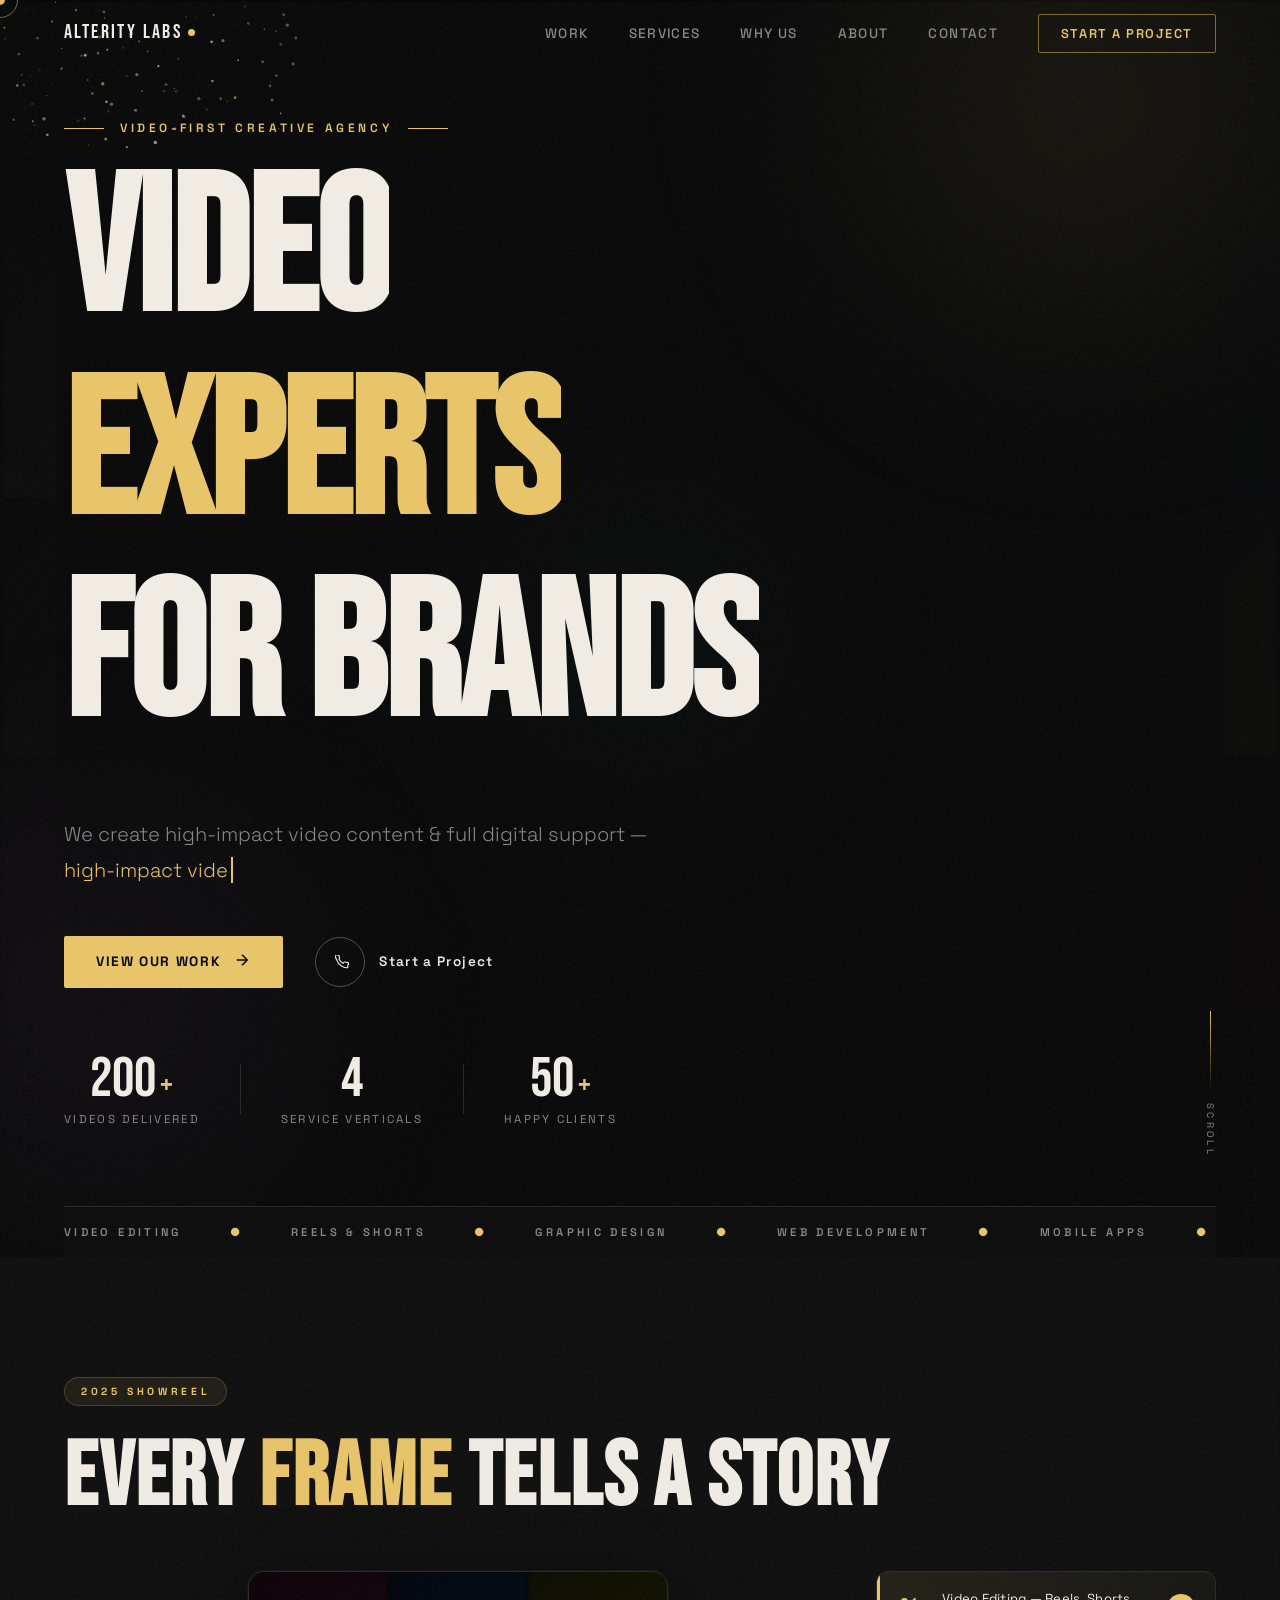
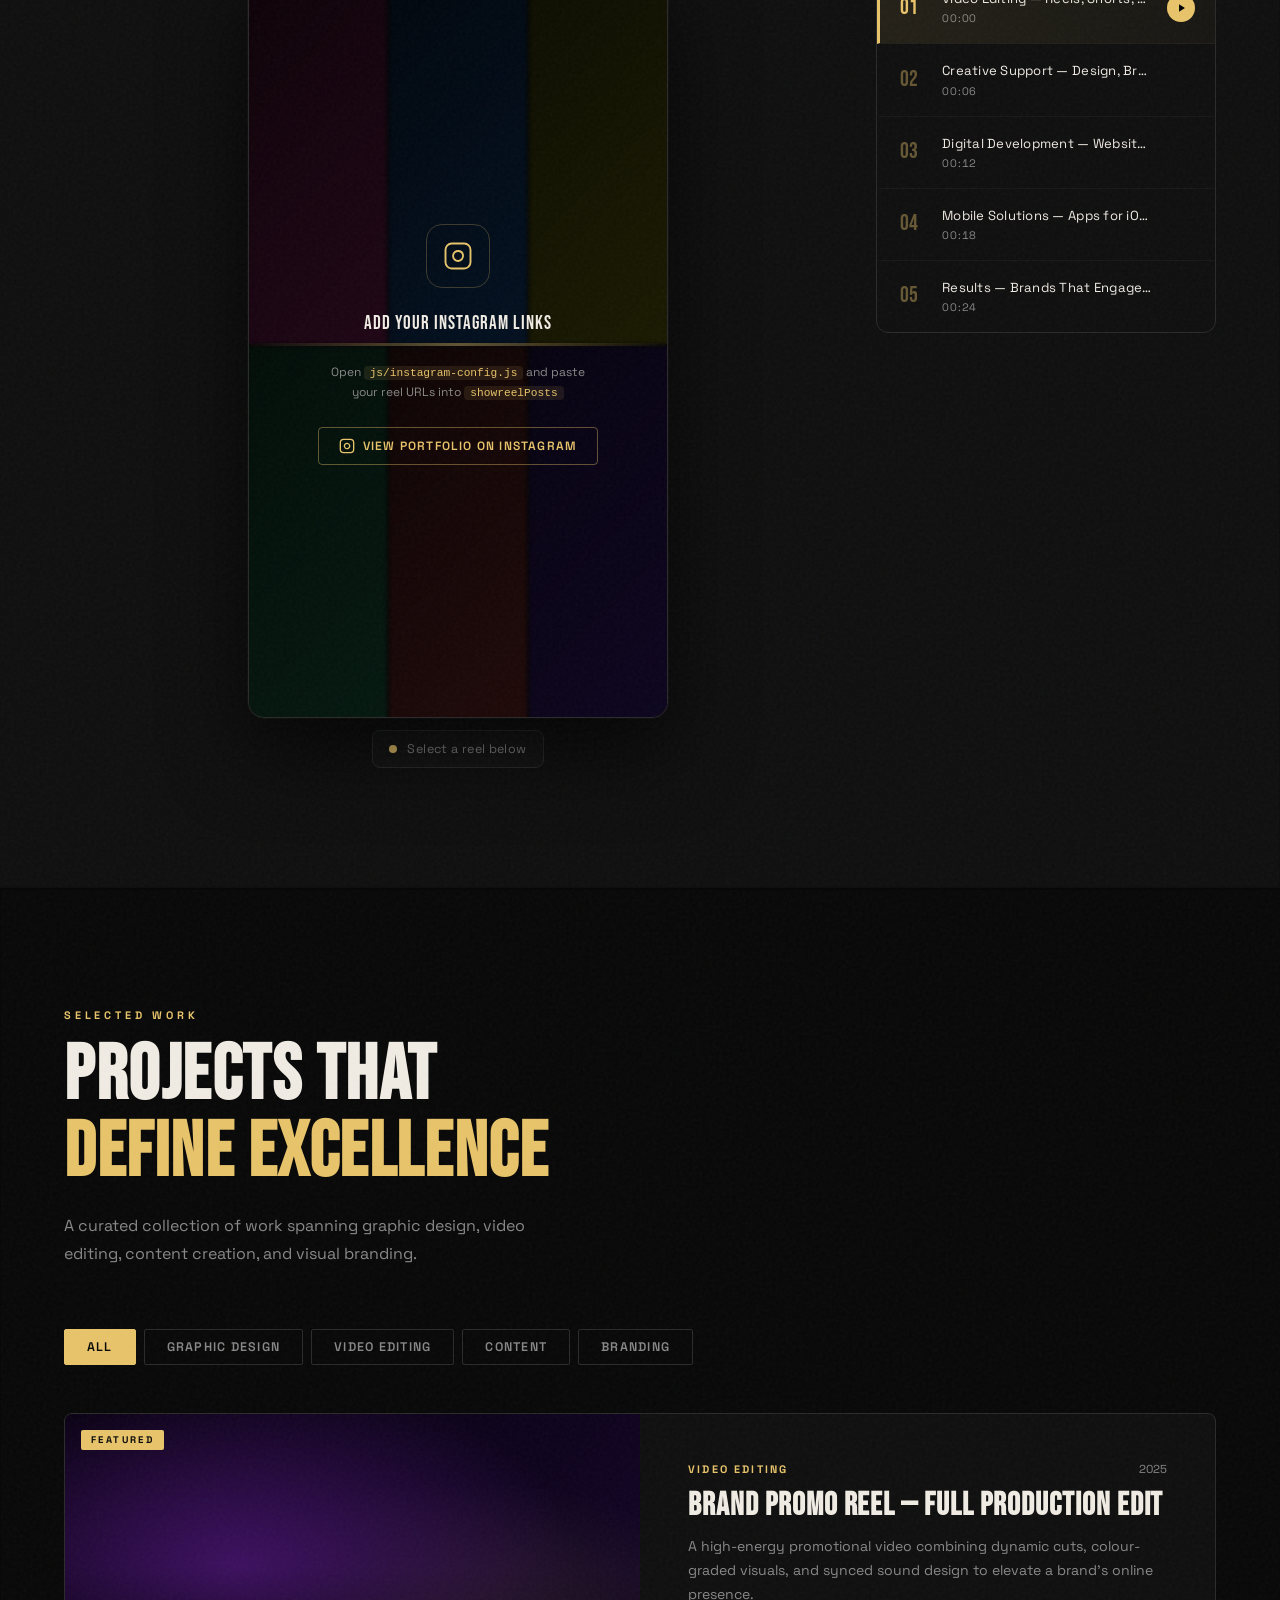
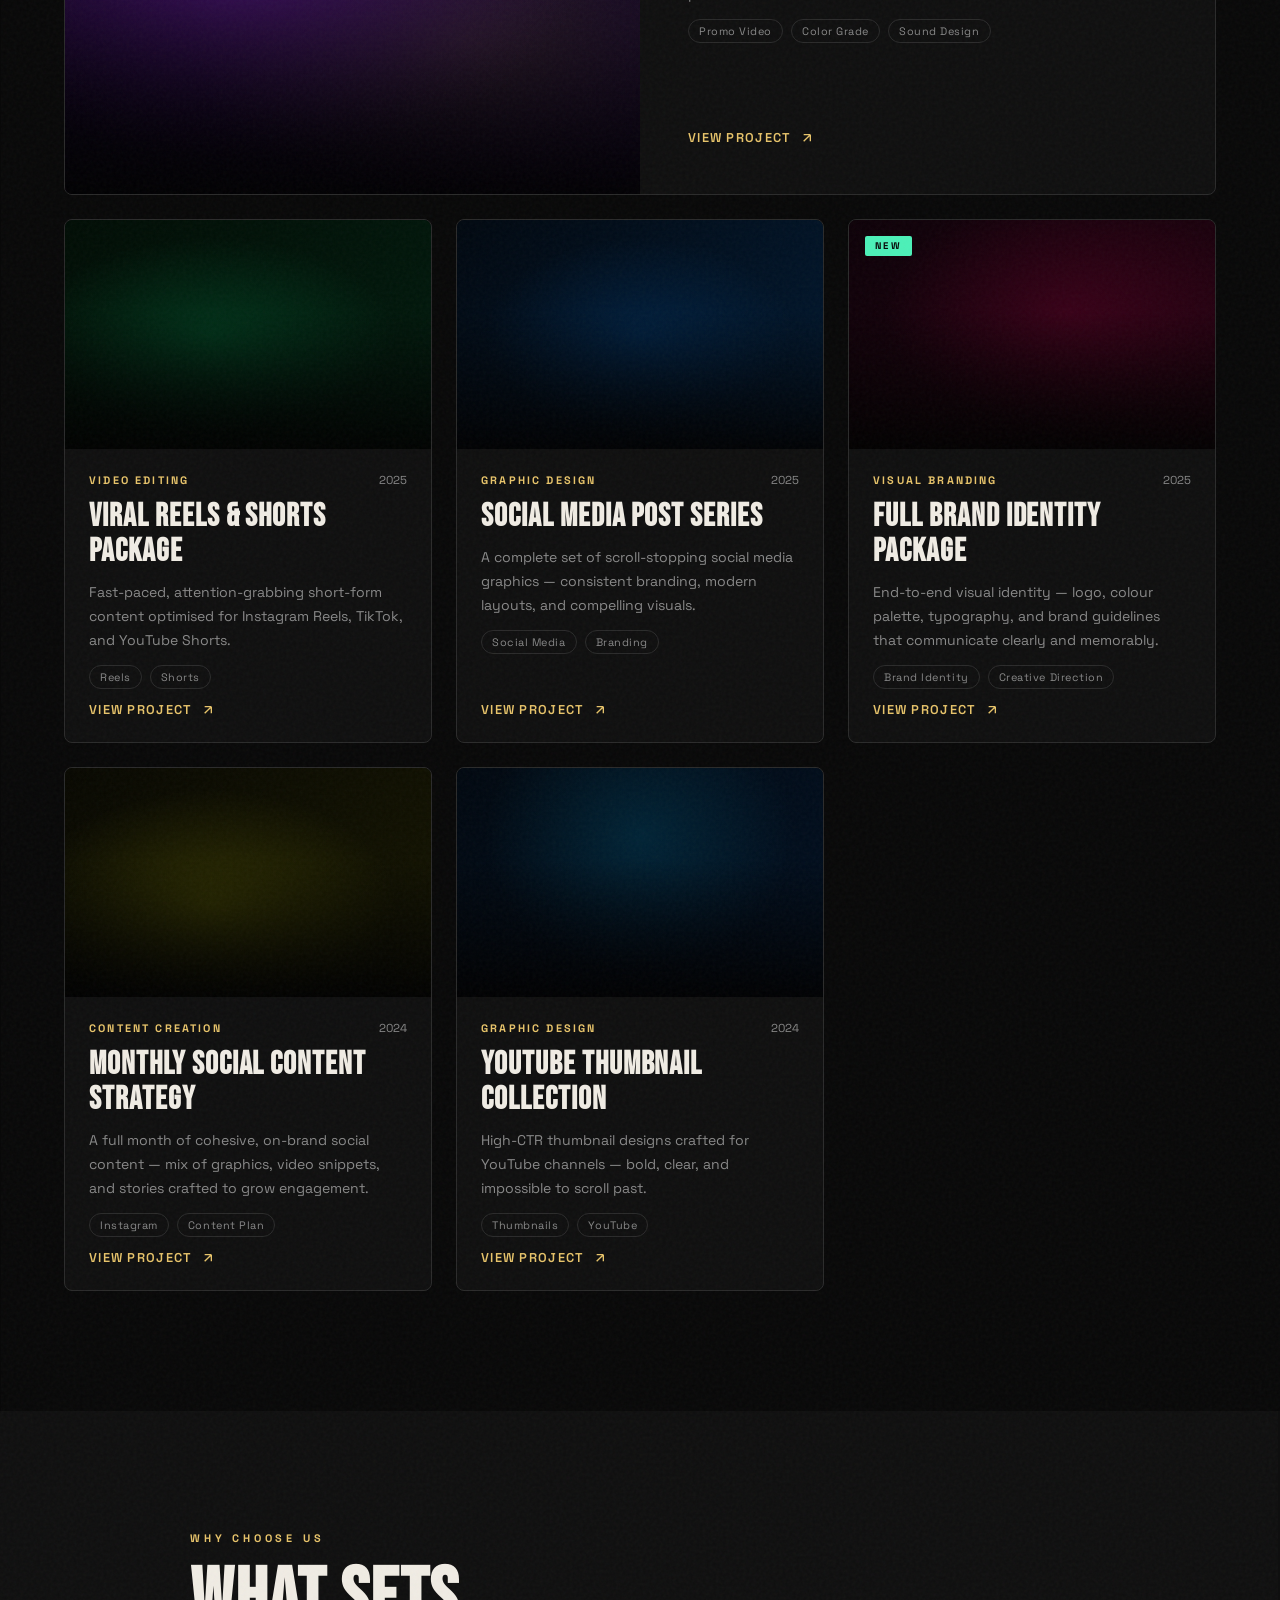
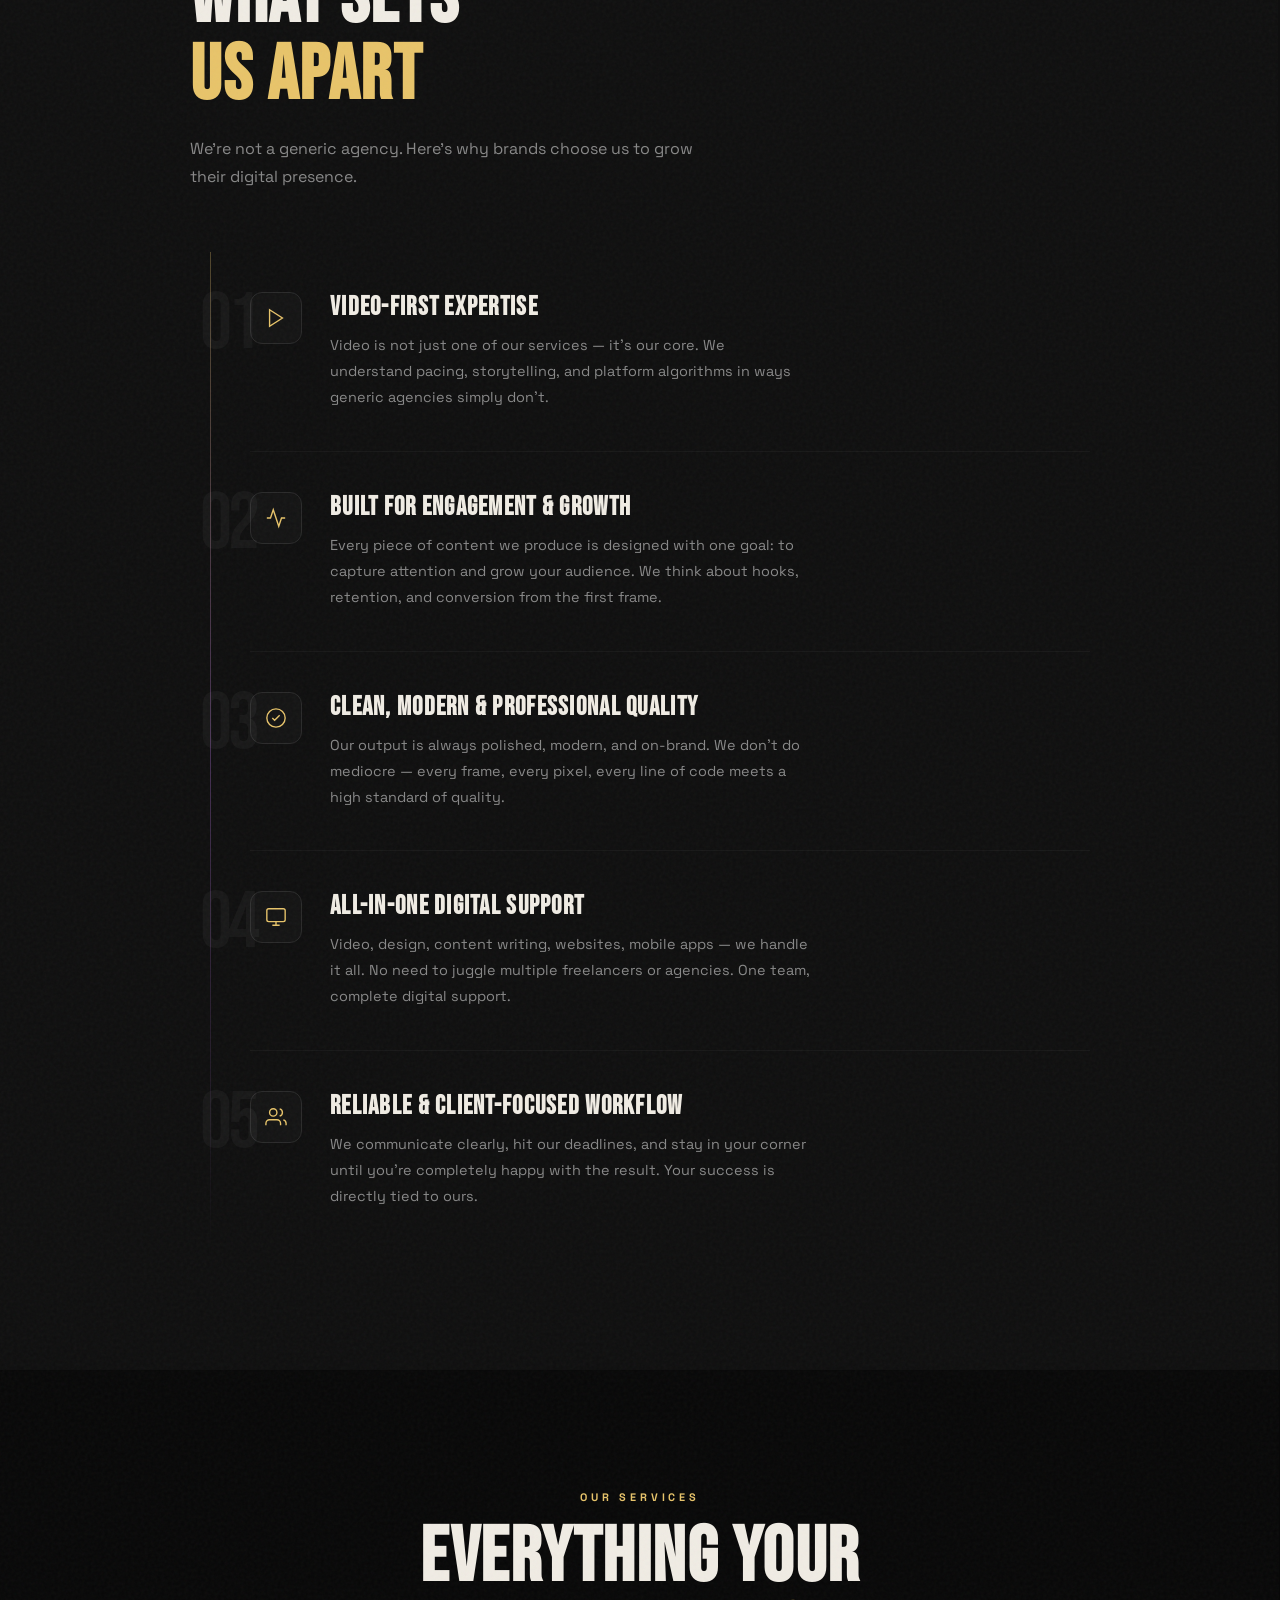
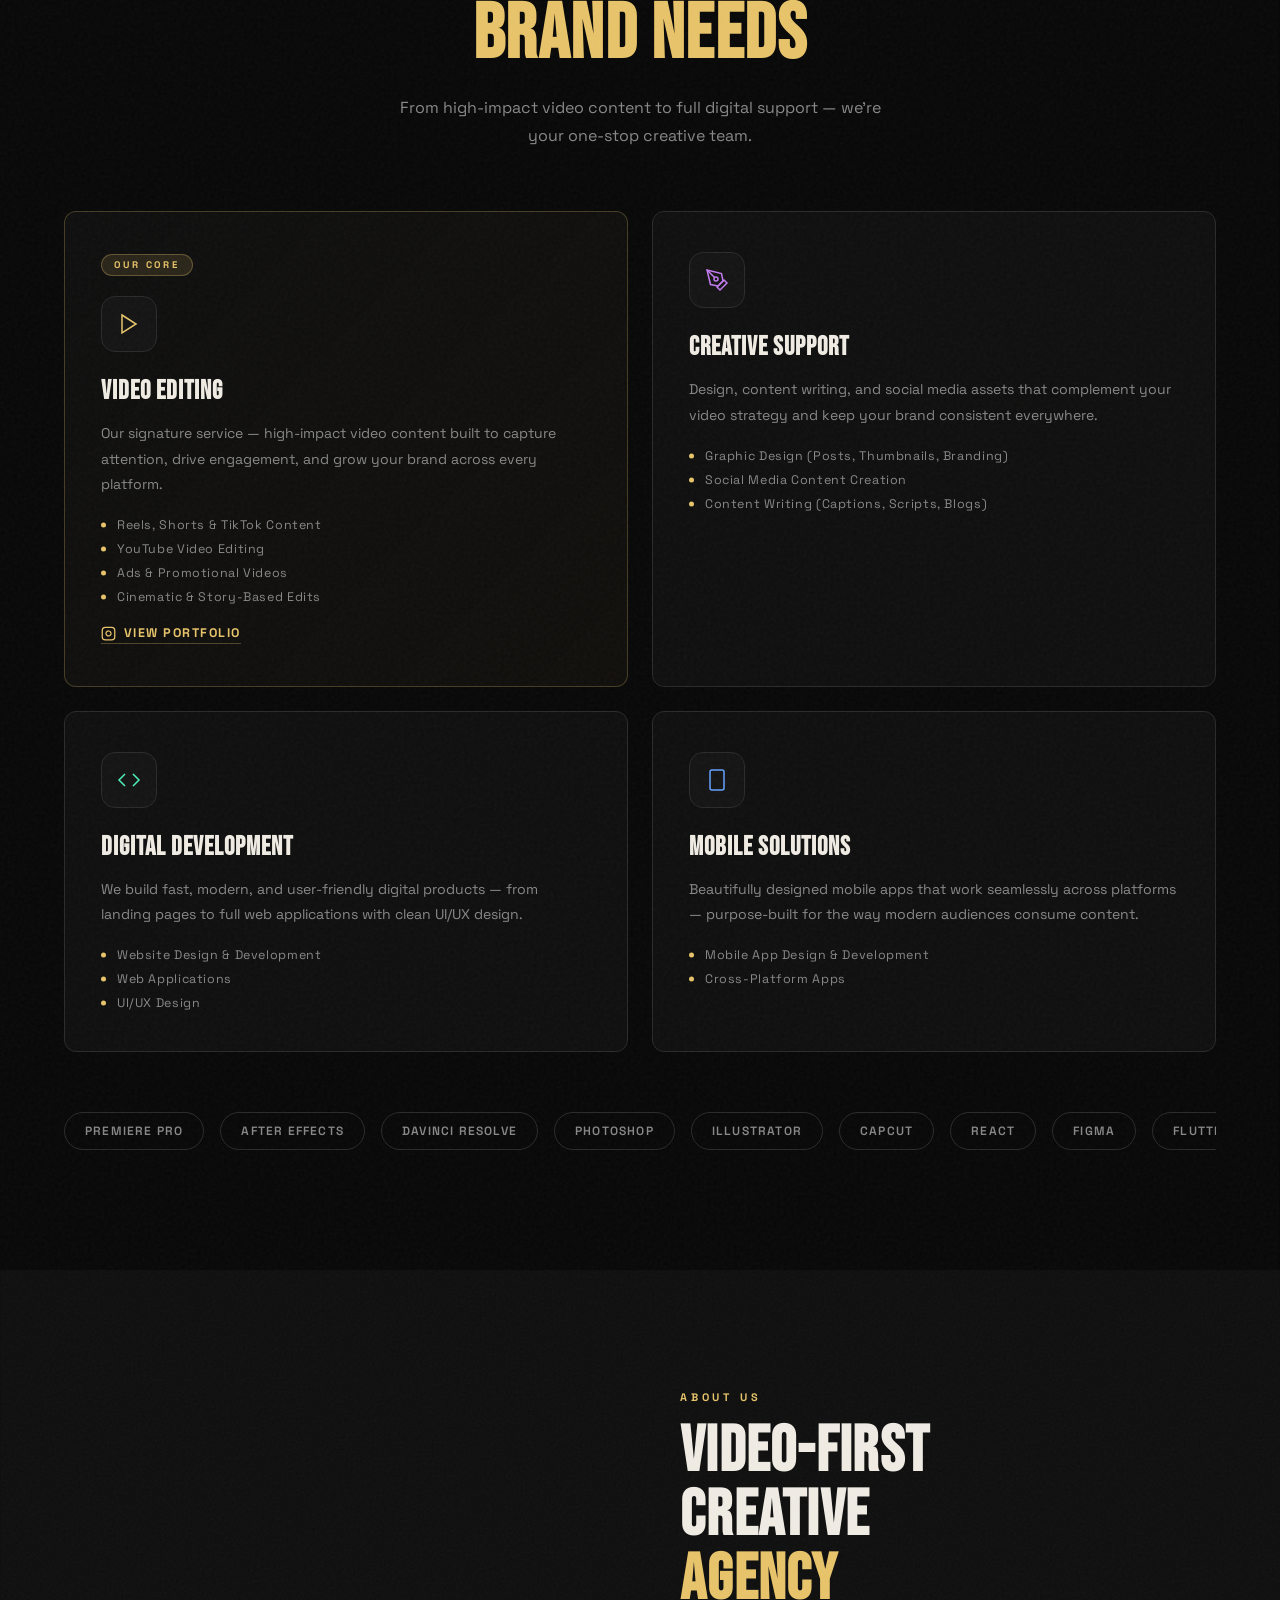
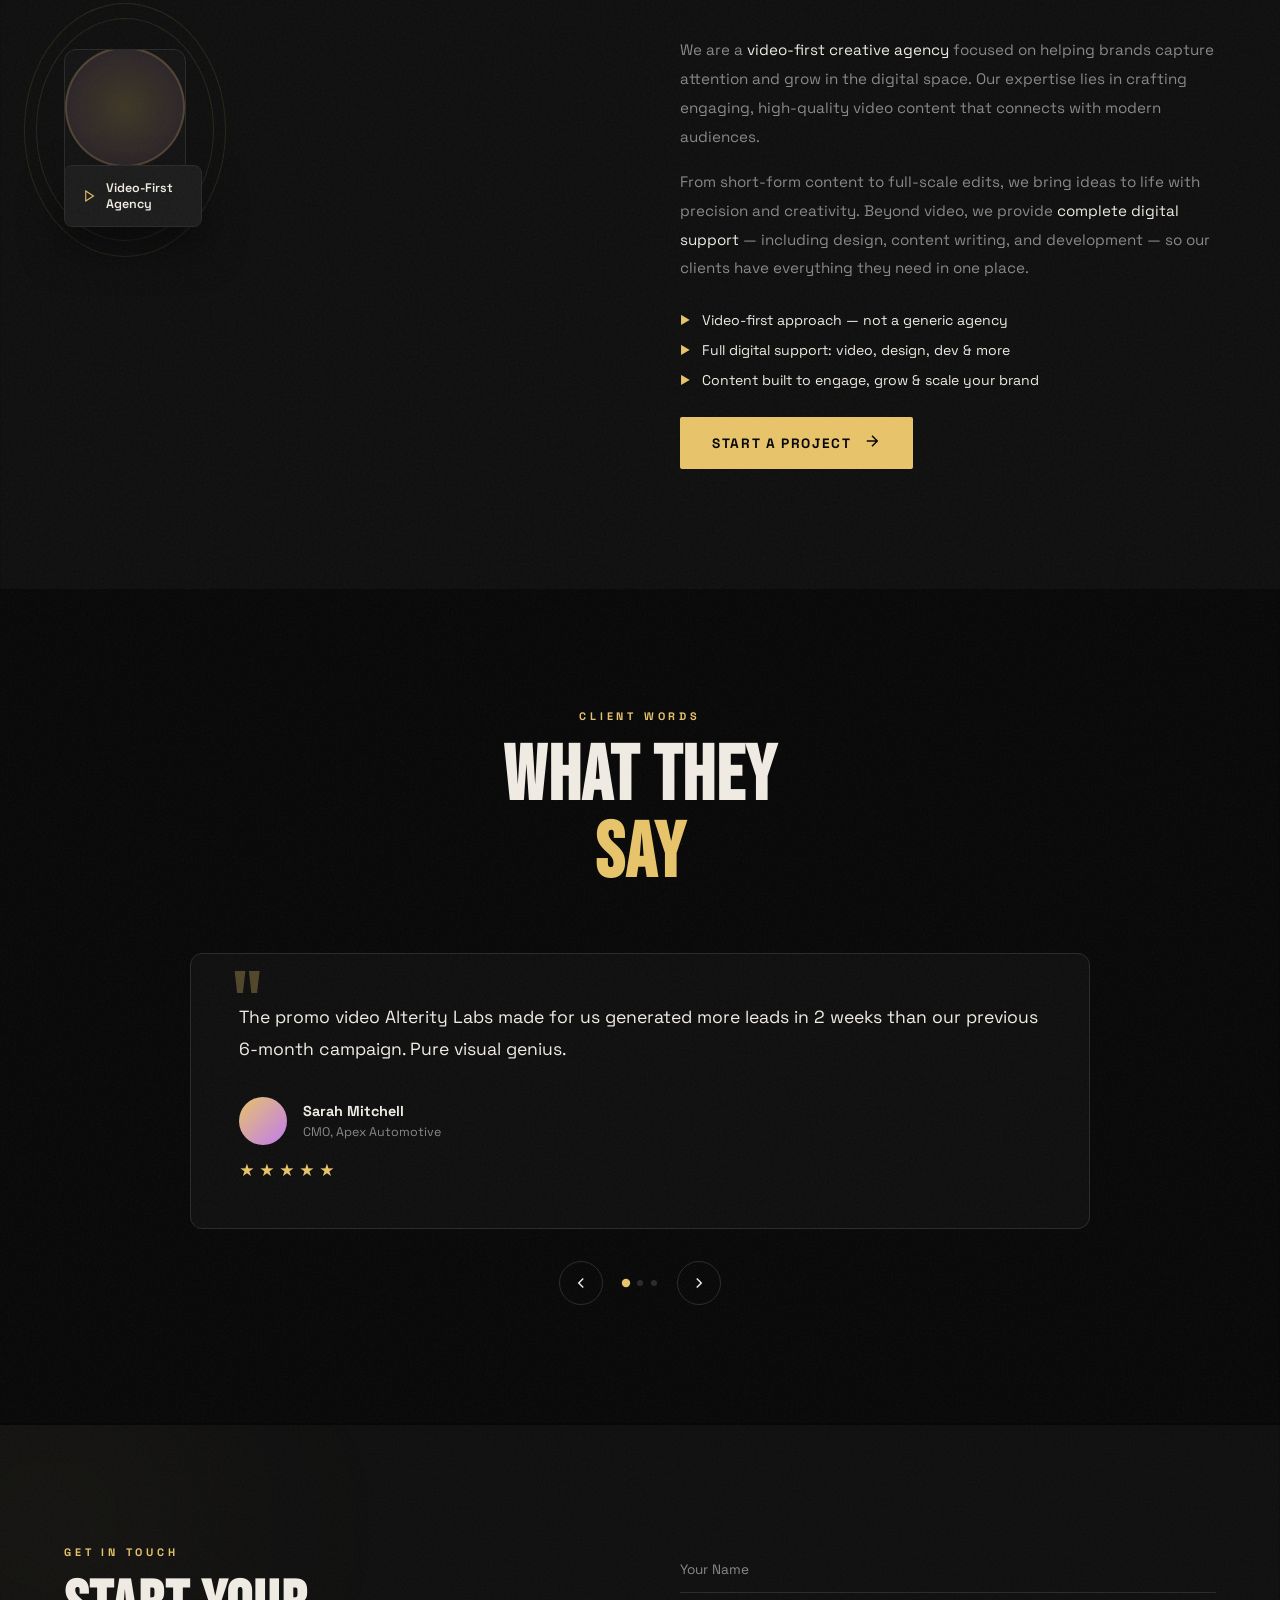
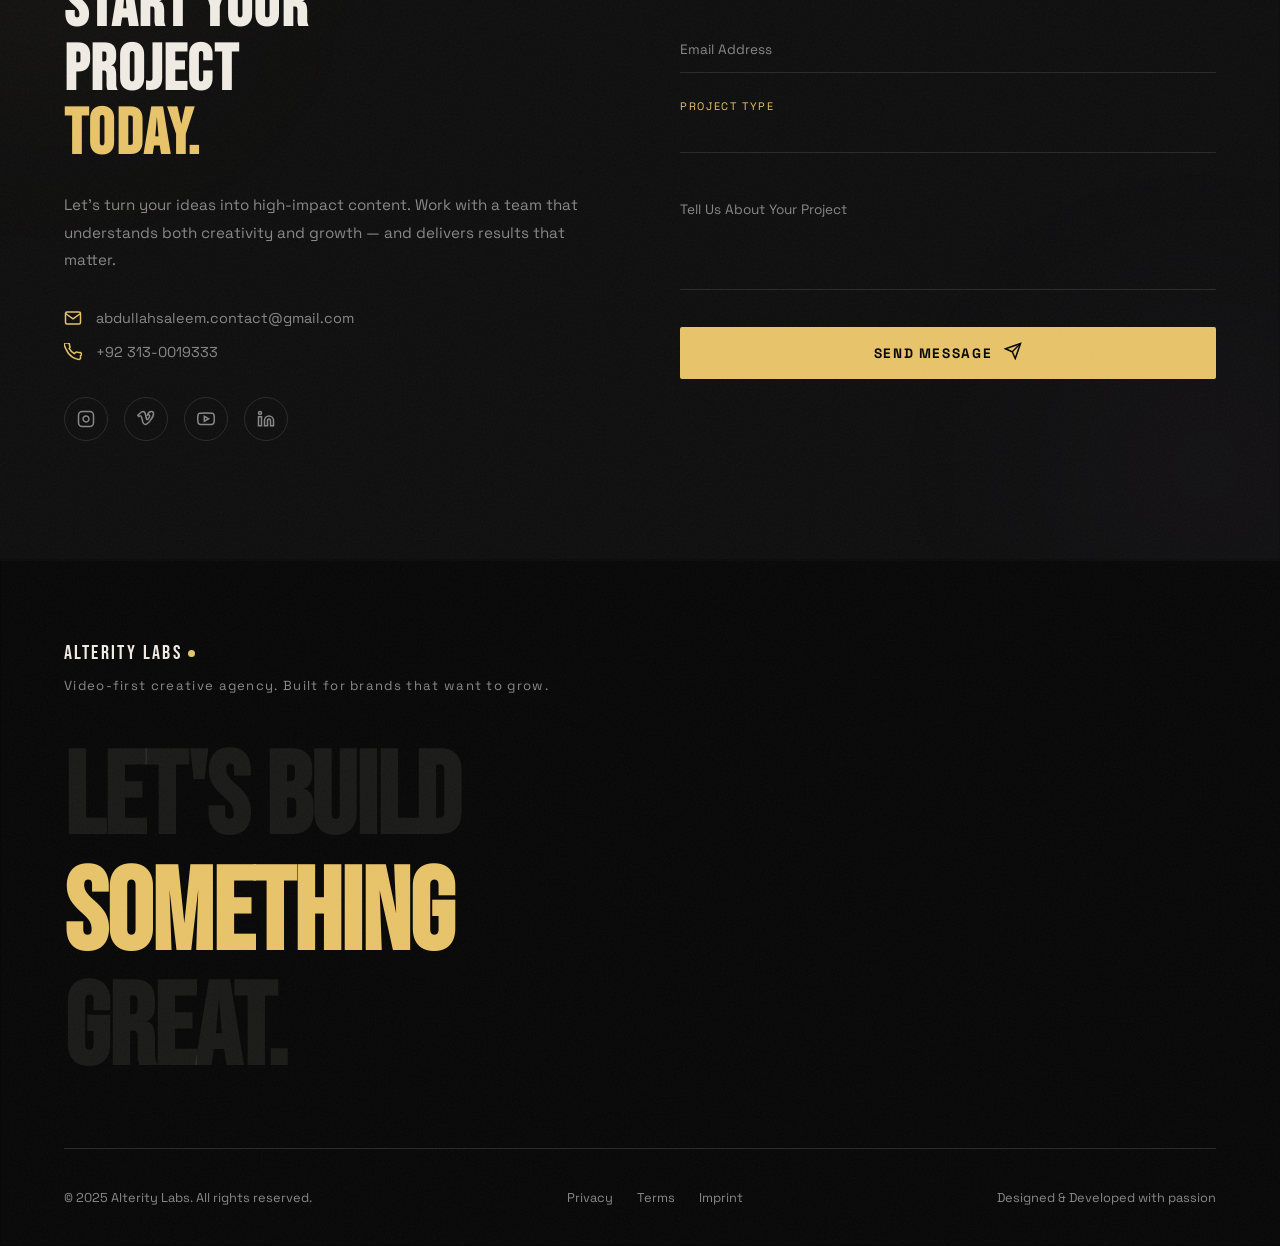
==== commit cfd5189f: "Fix: Instagram iframe video players in all work cards + autoplay" ====
--- a/index.html
+++ b/index.html
@@ -305,6 +305,7 @@
       <article class="work-card featured" data-category="video" data-animate="card-reveal" data-ig-id="card-1">
         <div class="card-media">
           <div class="card-video-bg bg-1"></div>
+          <iframe class="card-ig-iframe" id="card-iframe-1" src="" frameborder="0" scrolling="no" allowtransparency="true" allowfullscreen="true" allow="autoplay; encrypted-media"></iframe>
           <div class="card-overlay"></div>
           <div class="card-hover-effect"></div>
           <span class="card-play-btn">
@@ -337,6 +338,7 @@
       <article class="work-card" data-category="video" data-animate="card-reveal" data-ig-id="card-2">
         <div class="card-media">
           <div class="card-video-bg bg-2"></div>
+          <iframe class="card-ig-iframe" id="card-iframe-2" src="" frameborder="0" scrolling="no" allowtransparency="true" allowfullscreen="true" allow="autoplay; encrypted-media"></iframe>
           <div class="card-overlay"></div>
           <div class="card-hover-effect"></div>
           <span class="card-play-btn">
@@ -363,6 +365,7 @@
       <article class="work-card" data-category="design" data-animate="card-reveal" data-ig-id="card-3">
         <div class="card-media">
           <div class="card-video-bg bg-3"></div>
+          <iframe class="card-ig-iframe" id="card-iframe-3" src="" frameborder="0" scrolling="no" allowtransparency="true" allowfullscreen="true" allow="autoplay; encrypted-media"></iframe>
           <div class="card-overlay"></div>
           <div class="card-hover-effect"></div>
           <span class="card-play-btn">
@@ -389,6 +392,7 @@
       <article class="work-card" data-category="branding" data-animate="card-reveal" data-ig-id="card-4">
         <div class="card-media">
           <div class="card-video-bg bg-4"></div>
+          <iframe class="card-ig-iframe" id="card-iframe-4" src="" frameborder="0" scrolling="no" allowtransparency="true" allowfullscreen="true" allow="autoplay; encrypted-media"></iframe>
           <div class="card-overlay"></div>
           <div class="card-hover-effect"></div>
           <span class="card-play-btn">
@@ -416,6 +420,7 @@
       <article class="work-card" data-category="content" data-animate="card-reveal" data-ig-id="card-5">
         <div class="card-media">
           <div class="card-video-bg bg-5"></div>
+          <iframe class="card-ig-iframe" id="card-iframe-5" src="" frameborder="0" scrolling="no" allowtransparency="true" allowfullscreen="true" allow="autoplay; encrypted-media"></iframe>
           <div class="card-overlay"></div>
           <div class="card-hover-effect"></div>
           <span class="card-play-btn">
@@ -442,6 +447,7 @@
       <article class="work-card" data-category="design" data-animate="card-reveal" data-ig-id="card-6">
         <div class="card-media">
           <div class="card-video-bg bg-6"></div>
+          <iframe class="card-ig-iframe" id="card-iframe-6" src="" frameborder="0" scrolling="no" allowtransparency="true" allowfullscreen="true" allow="autoplay; encrypted-media"></iframe>
           <div class="card-overlay"></div>
           <div class="card-hover-effect"></div>
           <span class="card-play-btn">
--- a/css/styles.css
+++ b/css/styles.css
@@ -971,7 +971,8 @@
   inset: 0;
   background-size: cover;
   background-position: center;
-  transition: transform 0.8s var(--ease-out);
+  transition: transform 0.8s var(--ease-out), opacity 0.8s ease;
+  z-index: 0;
 }
 .work-card:hover .card-video-bg { transform: scale(1.06); }
 
@@ -988,6 +989,24 @@
   background-image: radial-gradient(ellipse at 40% 60%, #ffff0022 0%, transparent 60%), linear-gradient(135deg, #080800, #141400); }
 .bg-6 { background: linear-gradient(135deg, #000d1a, #00152d);
   background-image: radial-gradient(ellipse at 50% 30%, #00bfff22 0%, transparent 60%), linear-gradient(135deg, #000810, #000f20); }
+
+/* ── Card Instagram iframe background player ─────── */
+.card-ig-iframe {
+  position: absolute;
+  /* Centre a portrait reel inside landscape card */
+  top: 50%;
+  left: 50%;
+  width: 180%;        /* oversized so reel fills width */
+  height: 180%;
+  transform: translate(-50%, -50%) scale(1);
+  border: none;
+  pointer-events: none;   /* block pause-on-click */
+  z-index: 1;
+  opacity: 0;
+  transition: opacity 0.6s ease;
+  background: transparent;
+}
+.card-ig-iframe.loaded { opacity: 1; }
 
 .card-overlay {
   position: absolute;
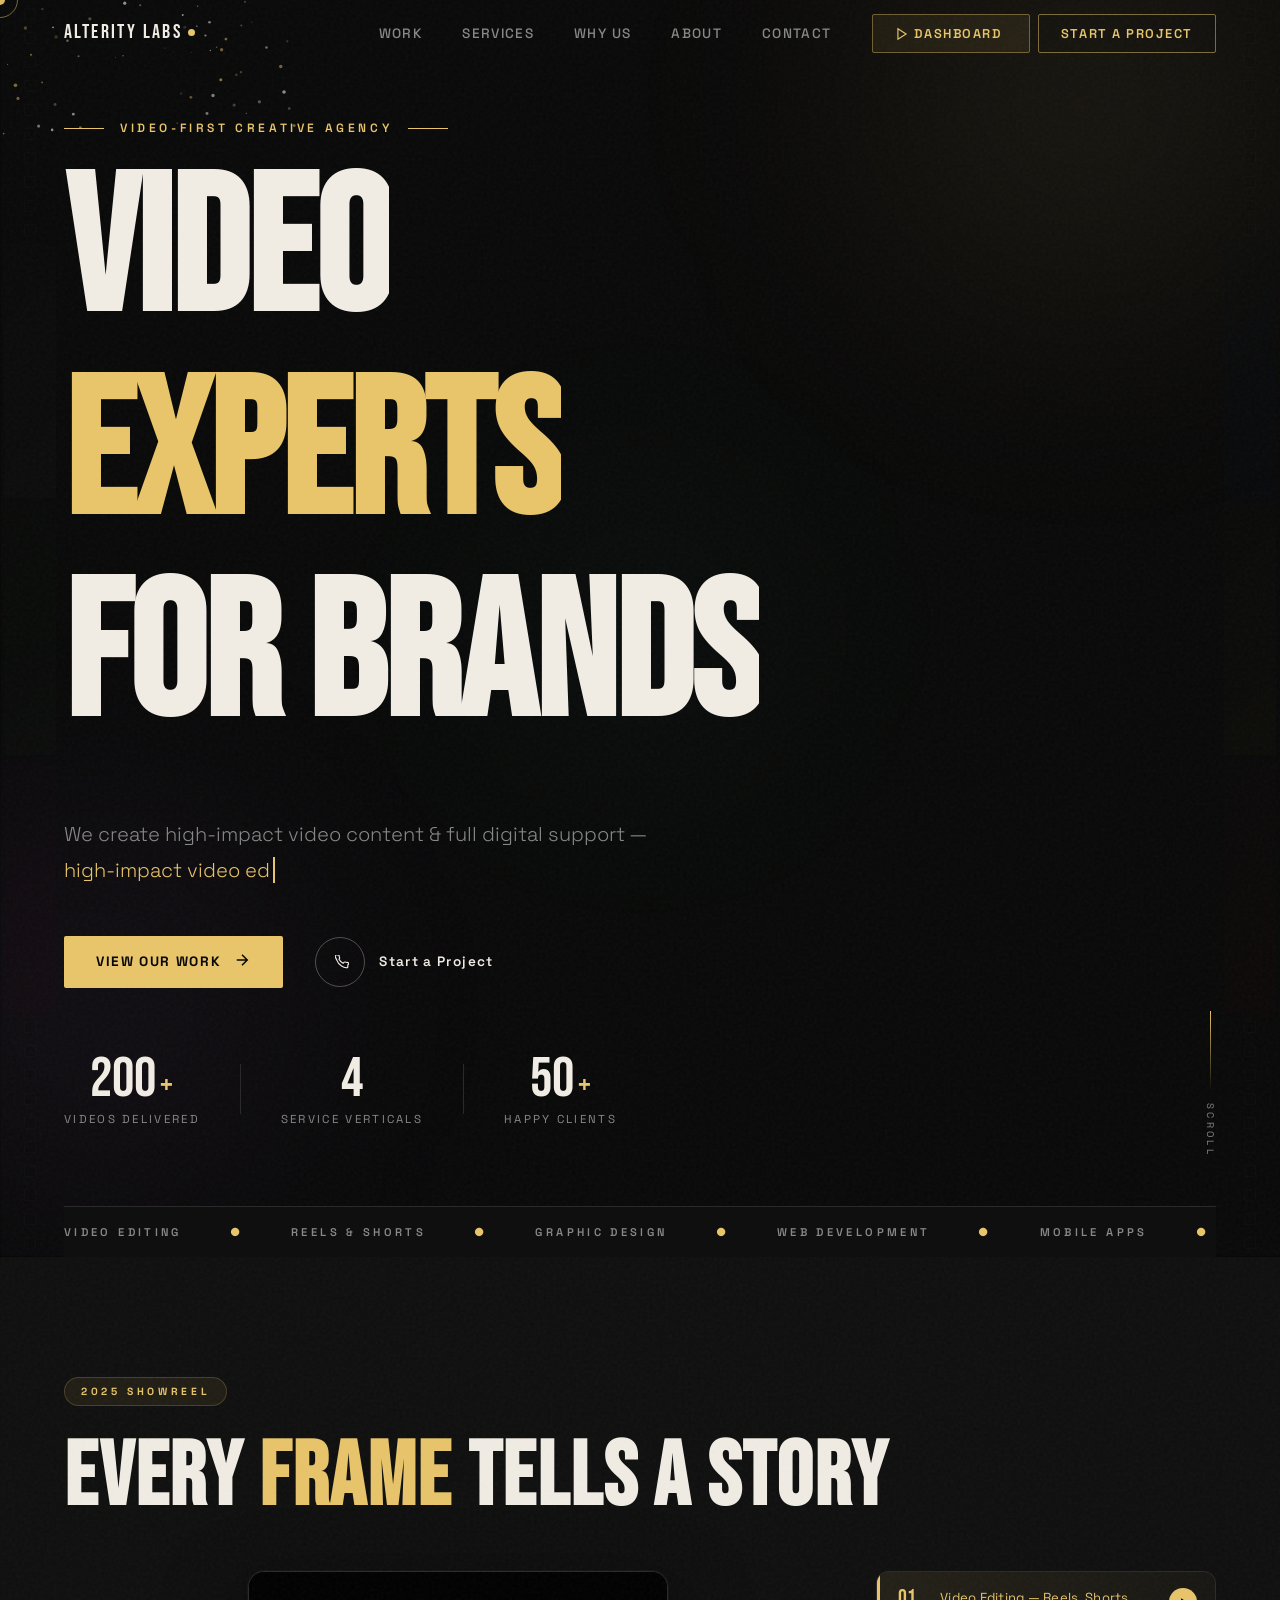
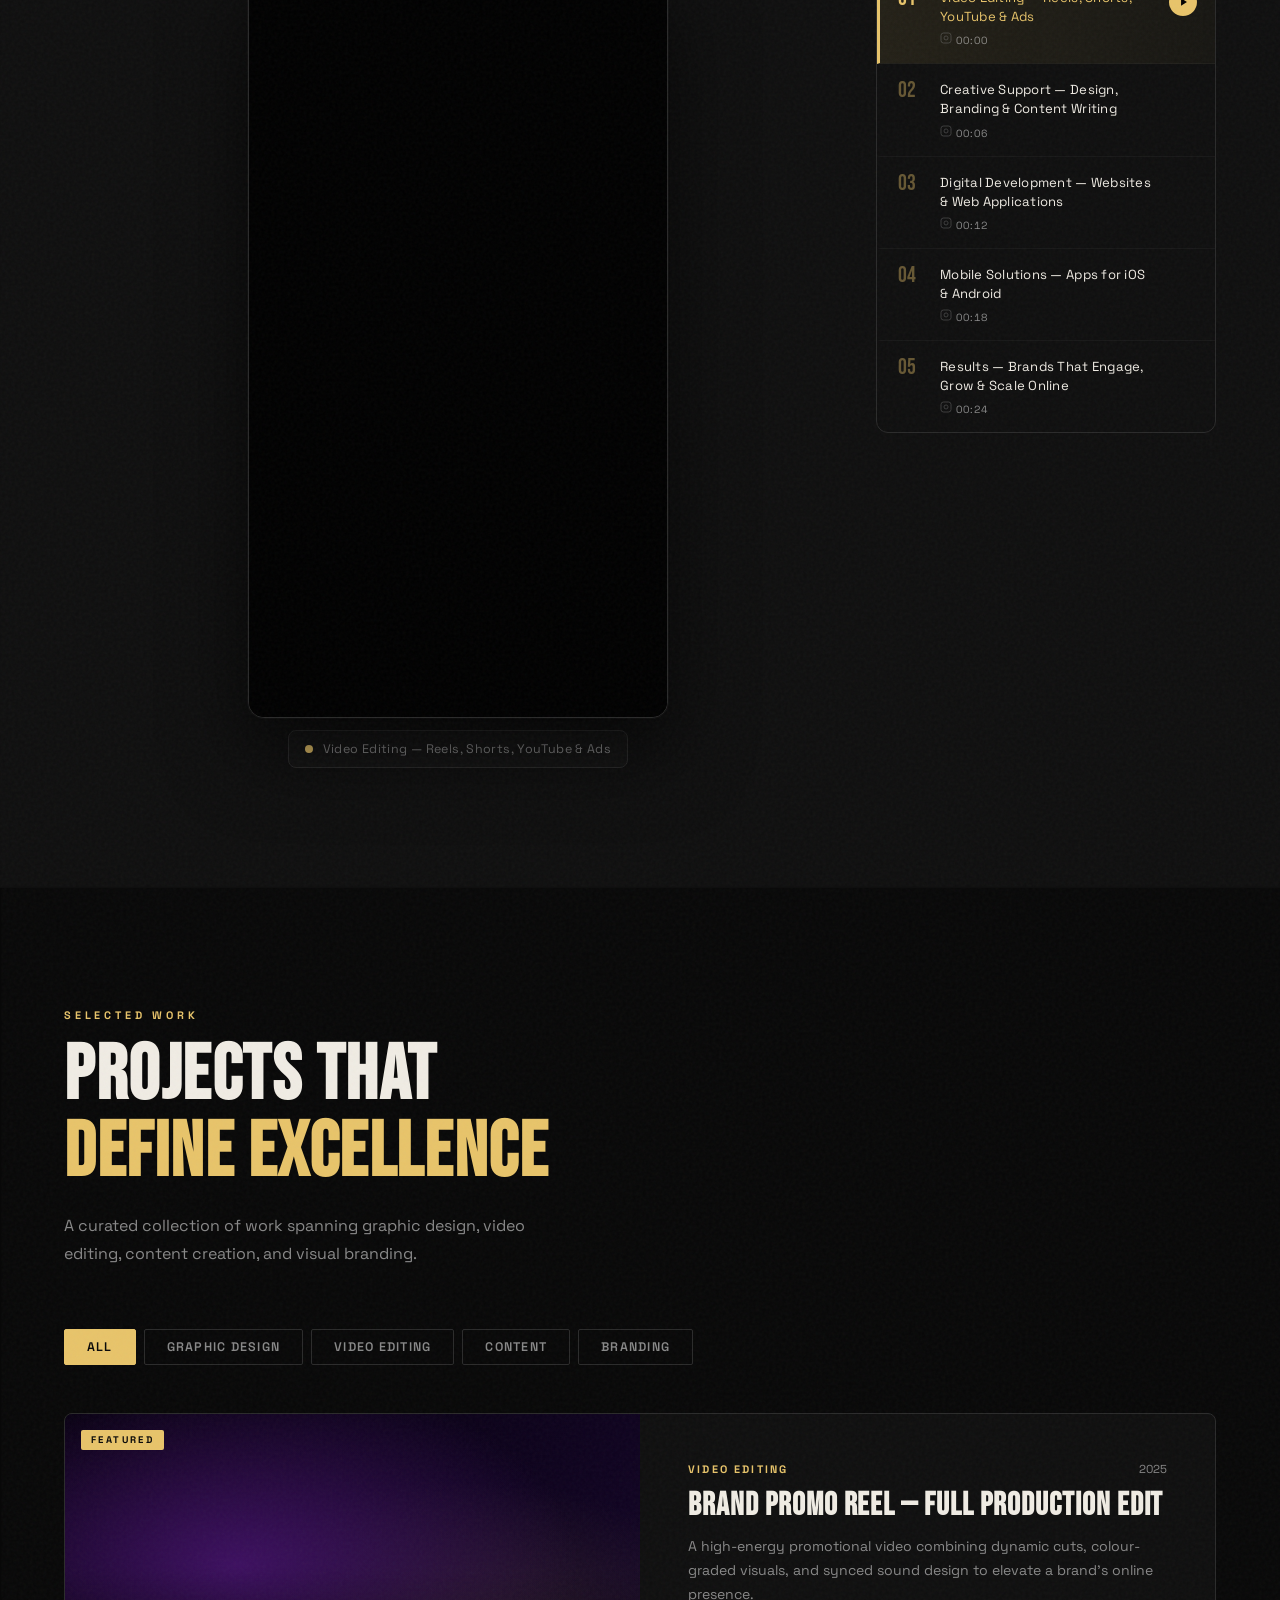
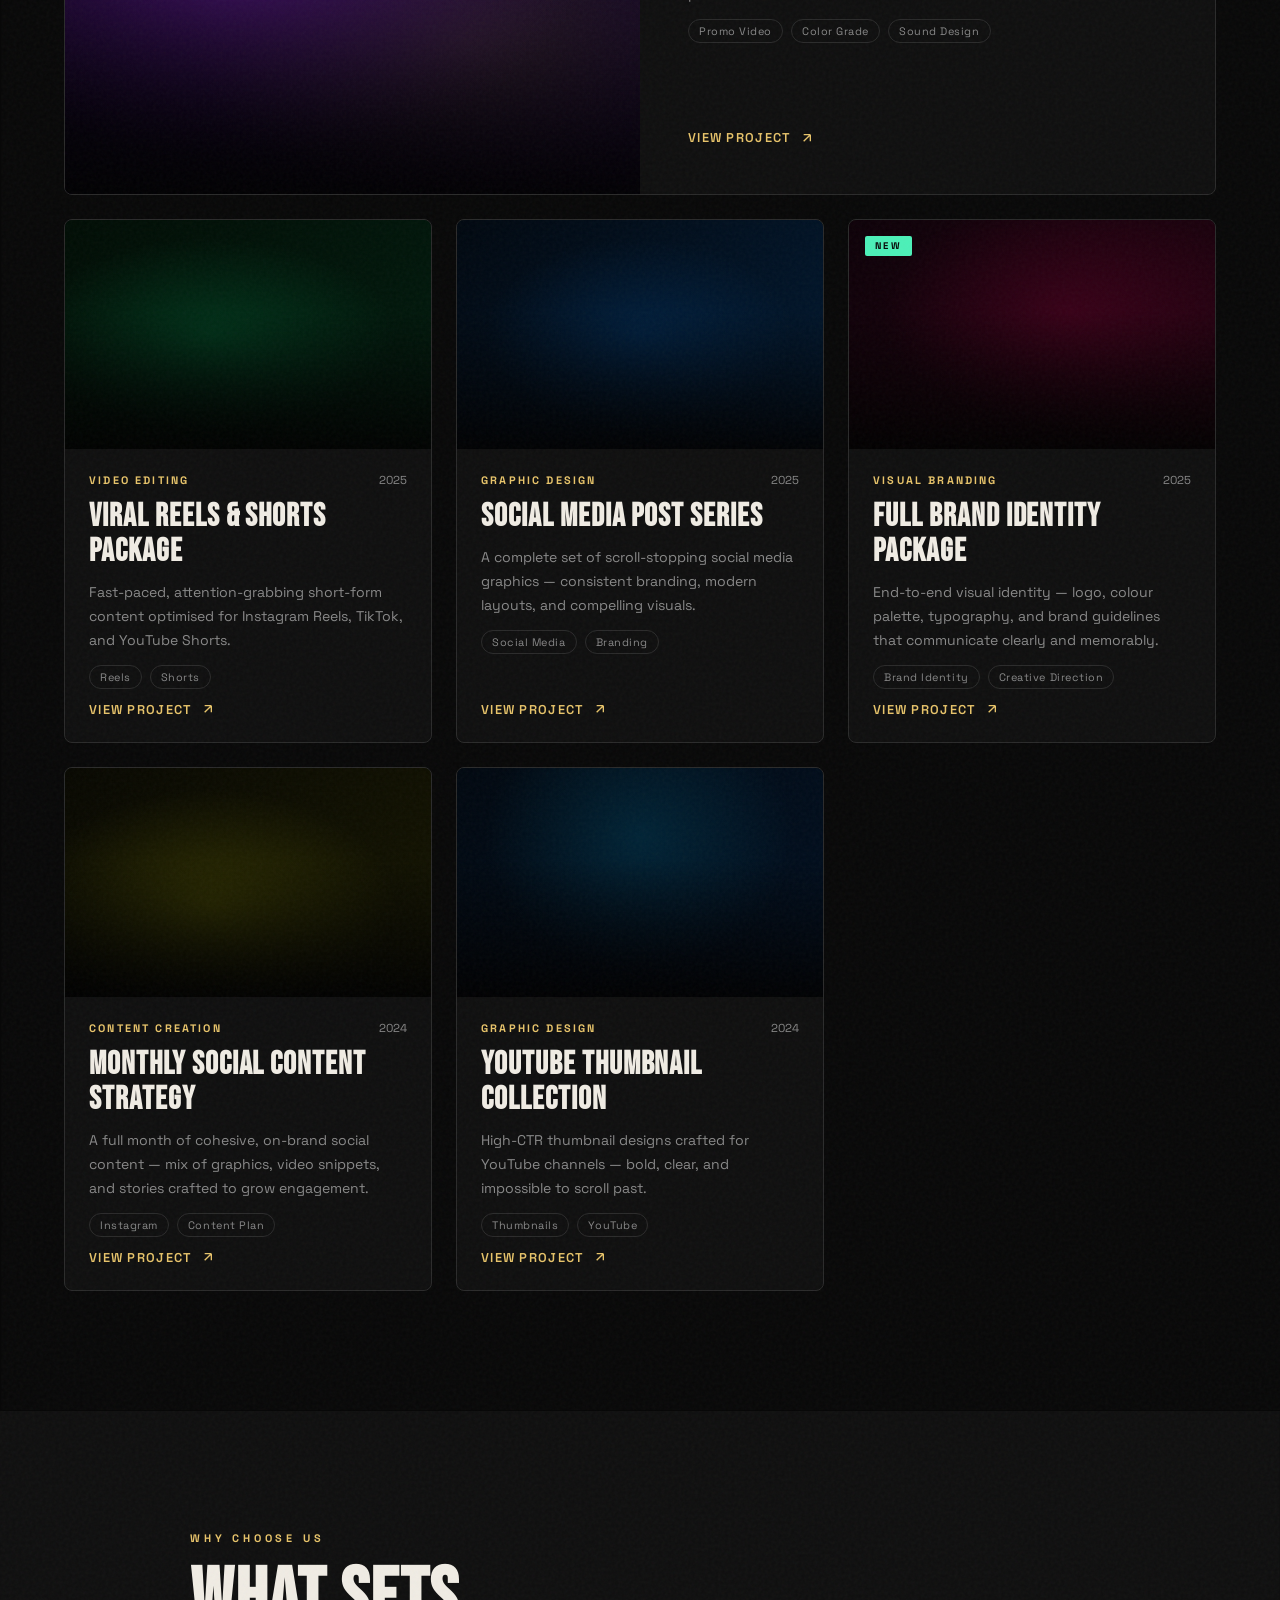
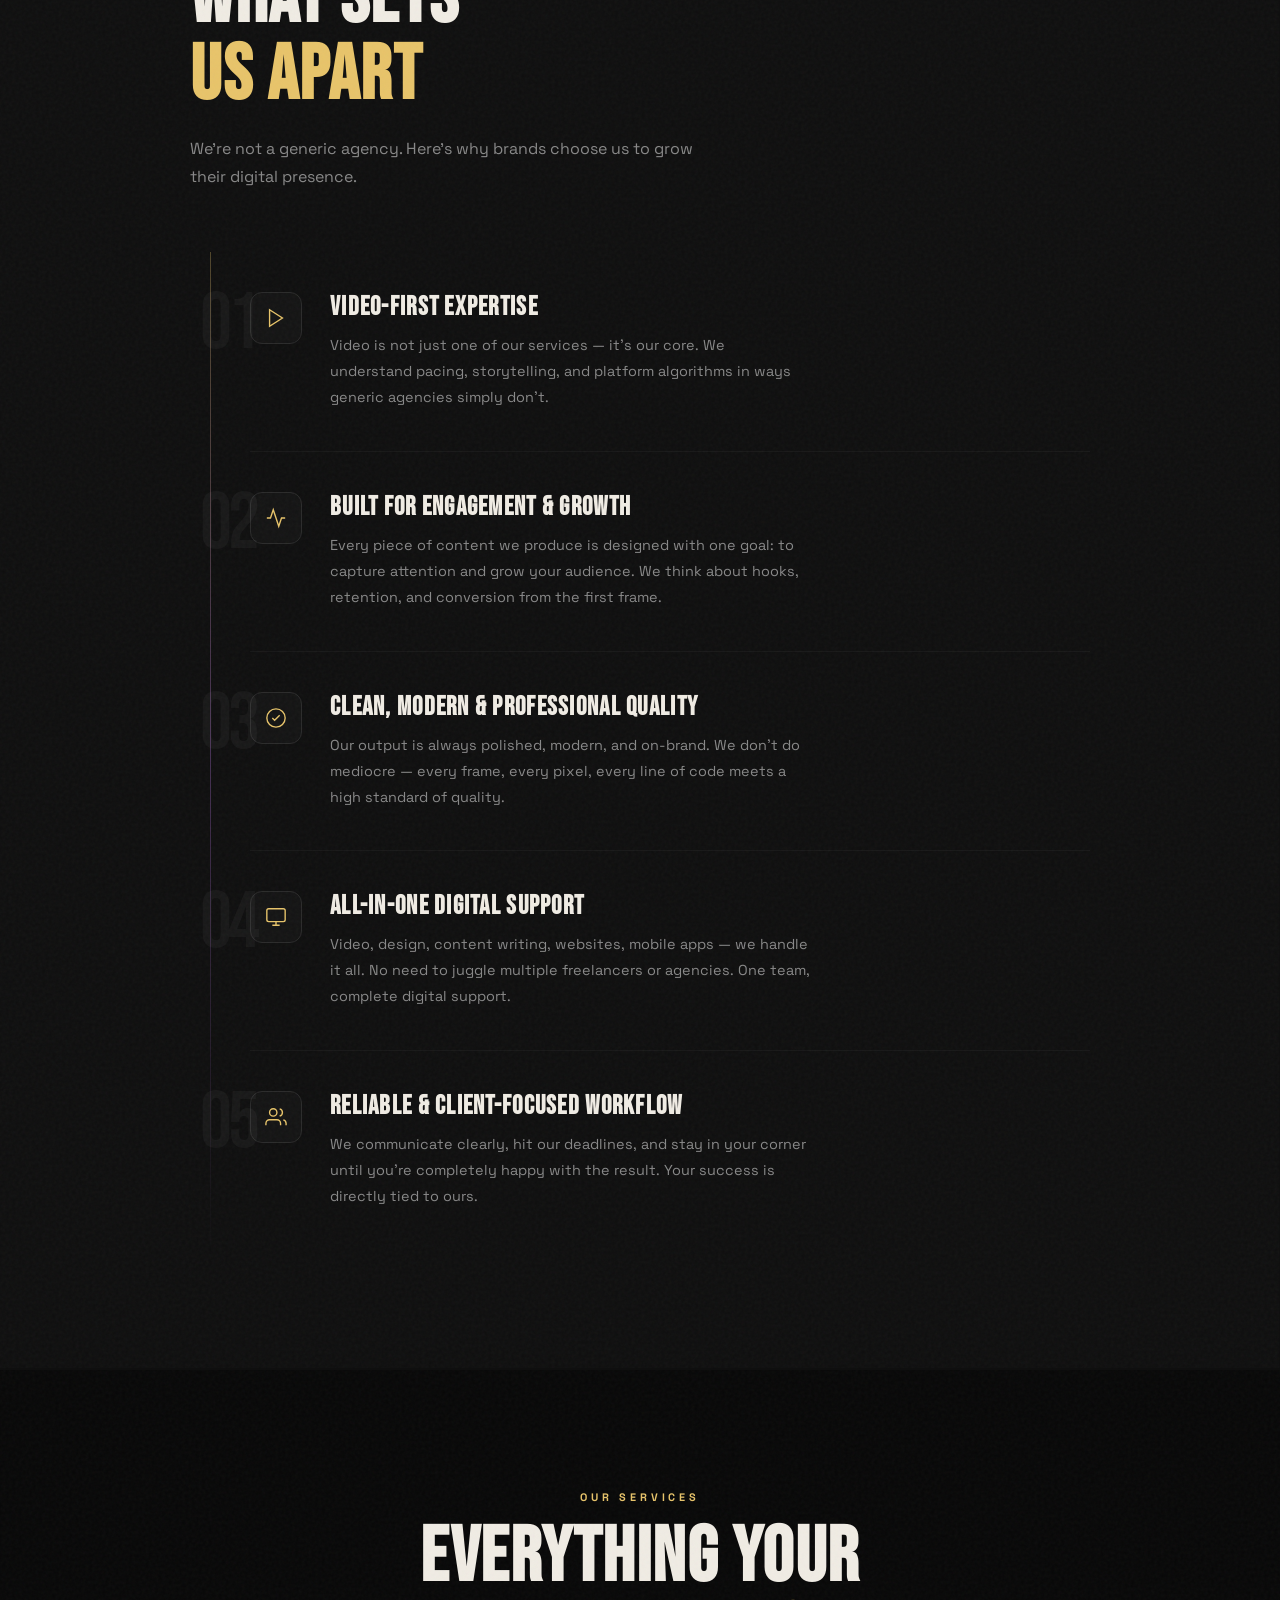
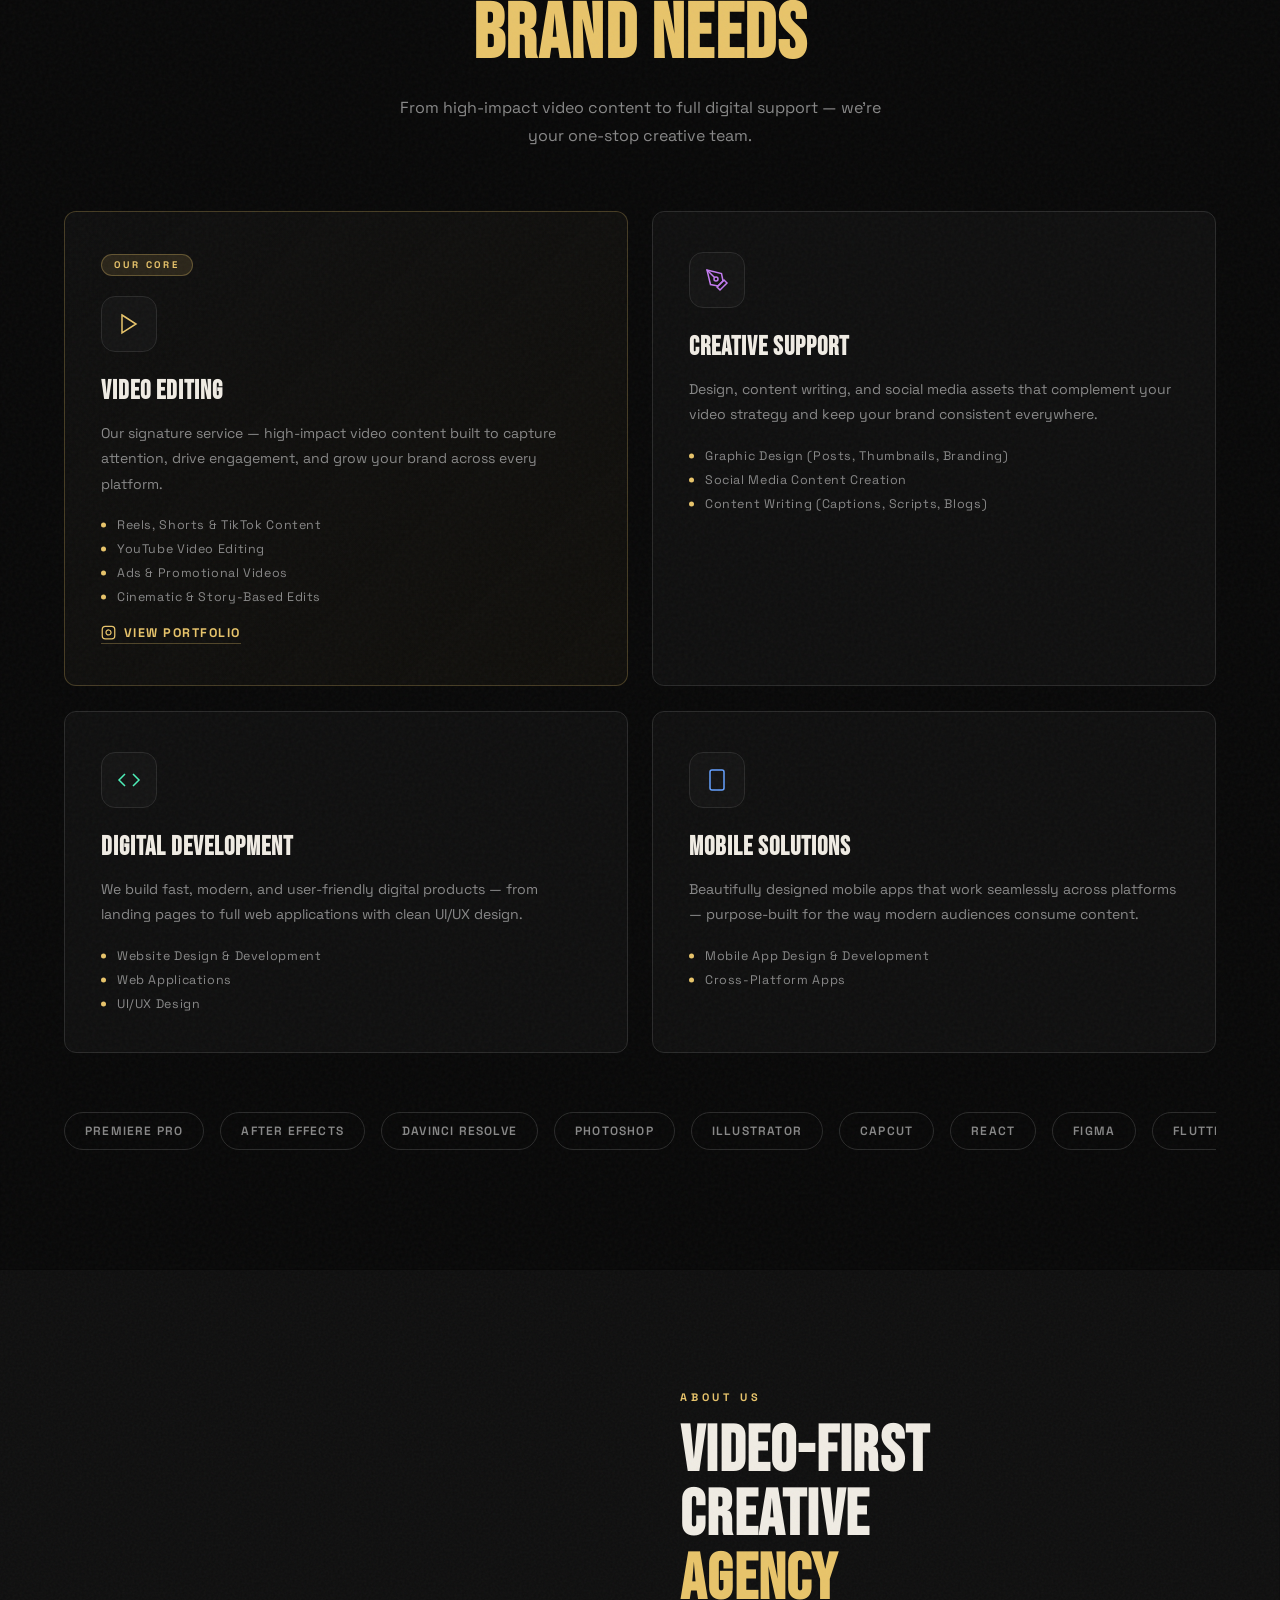
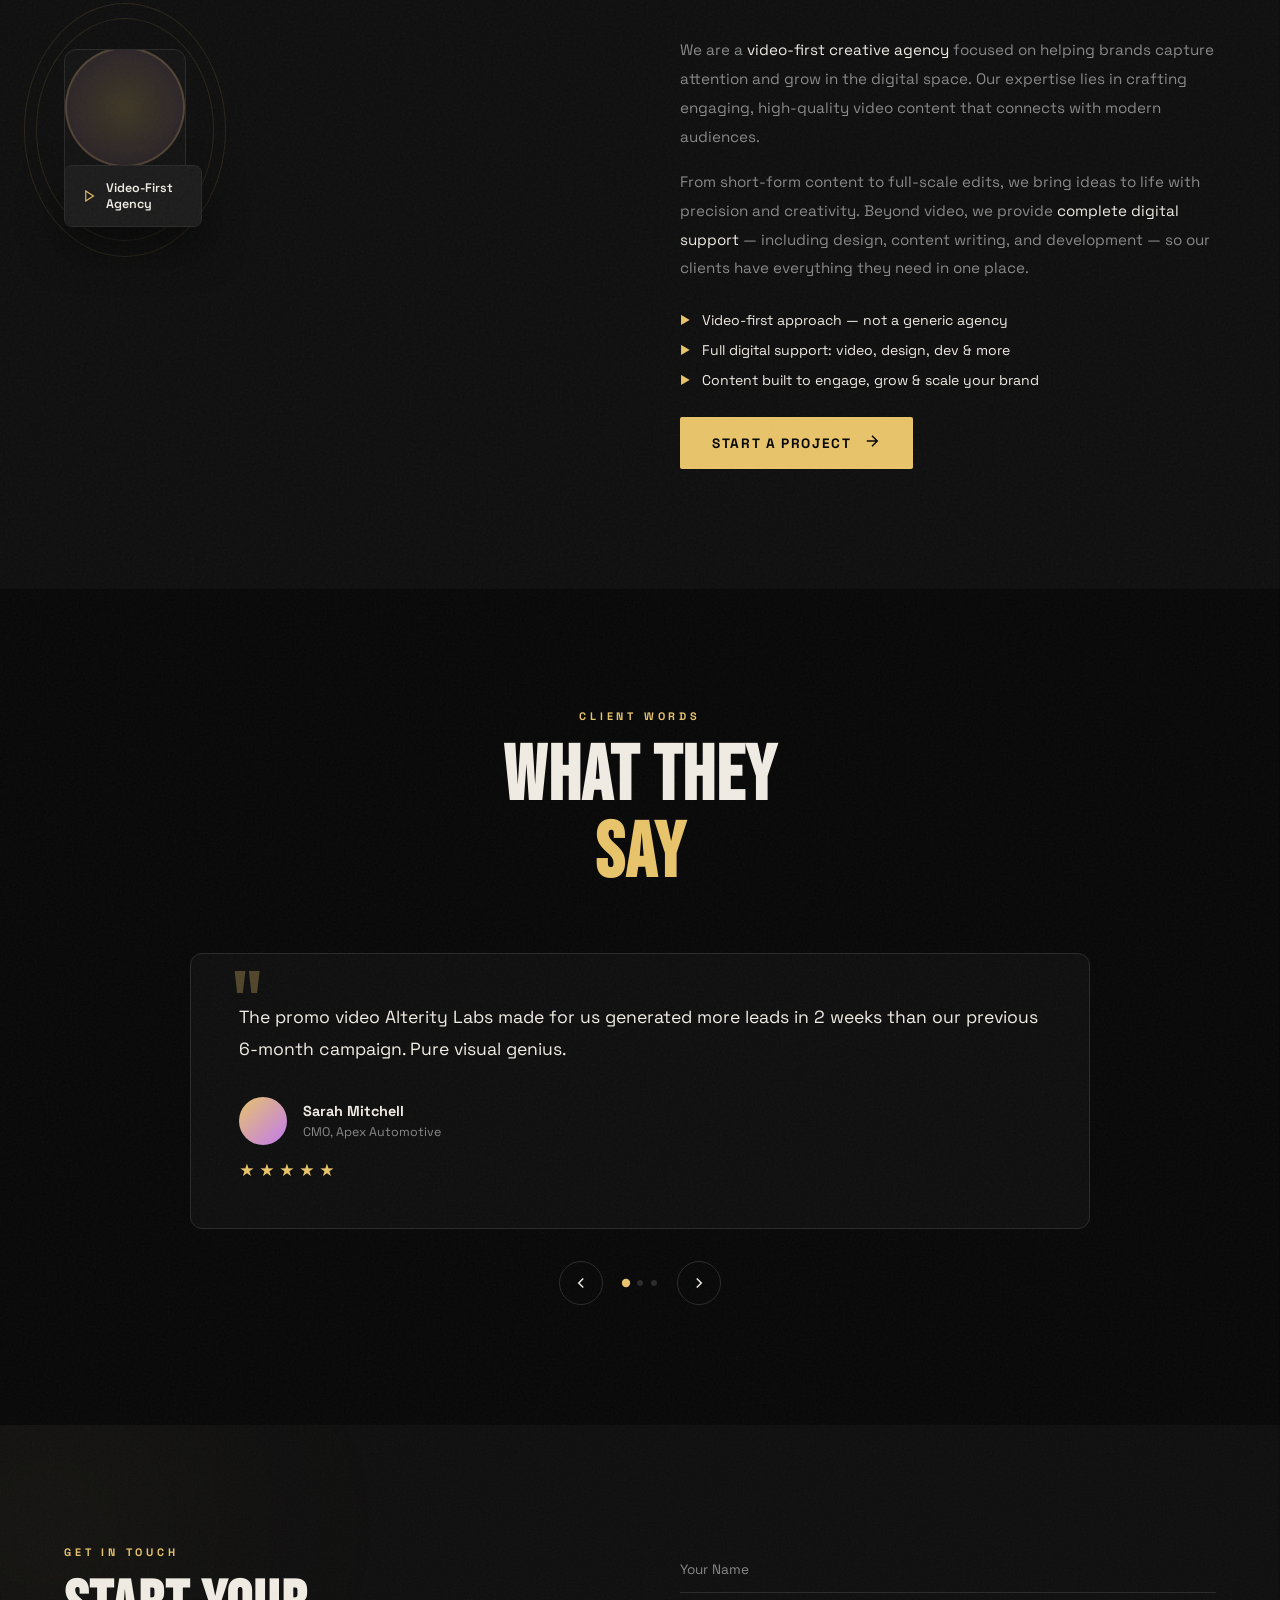
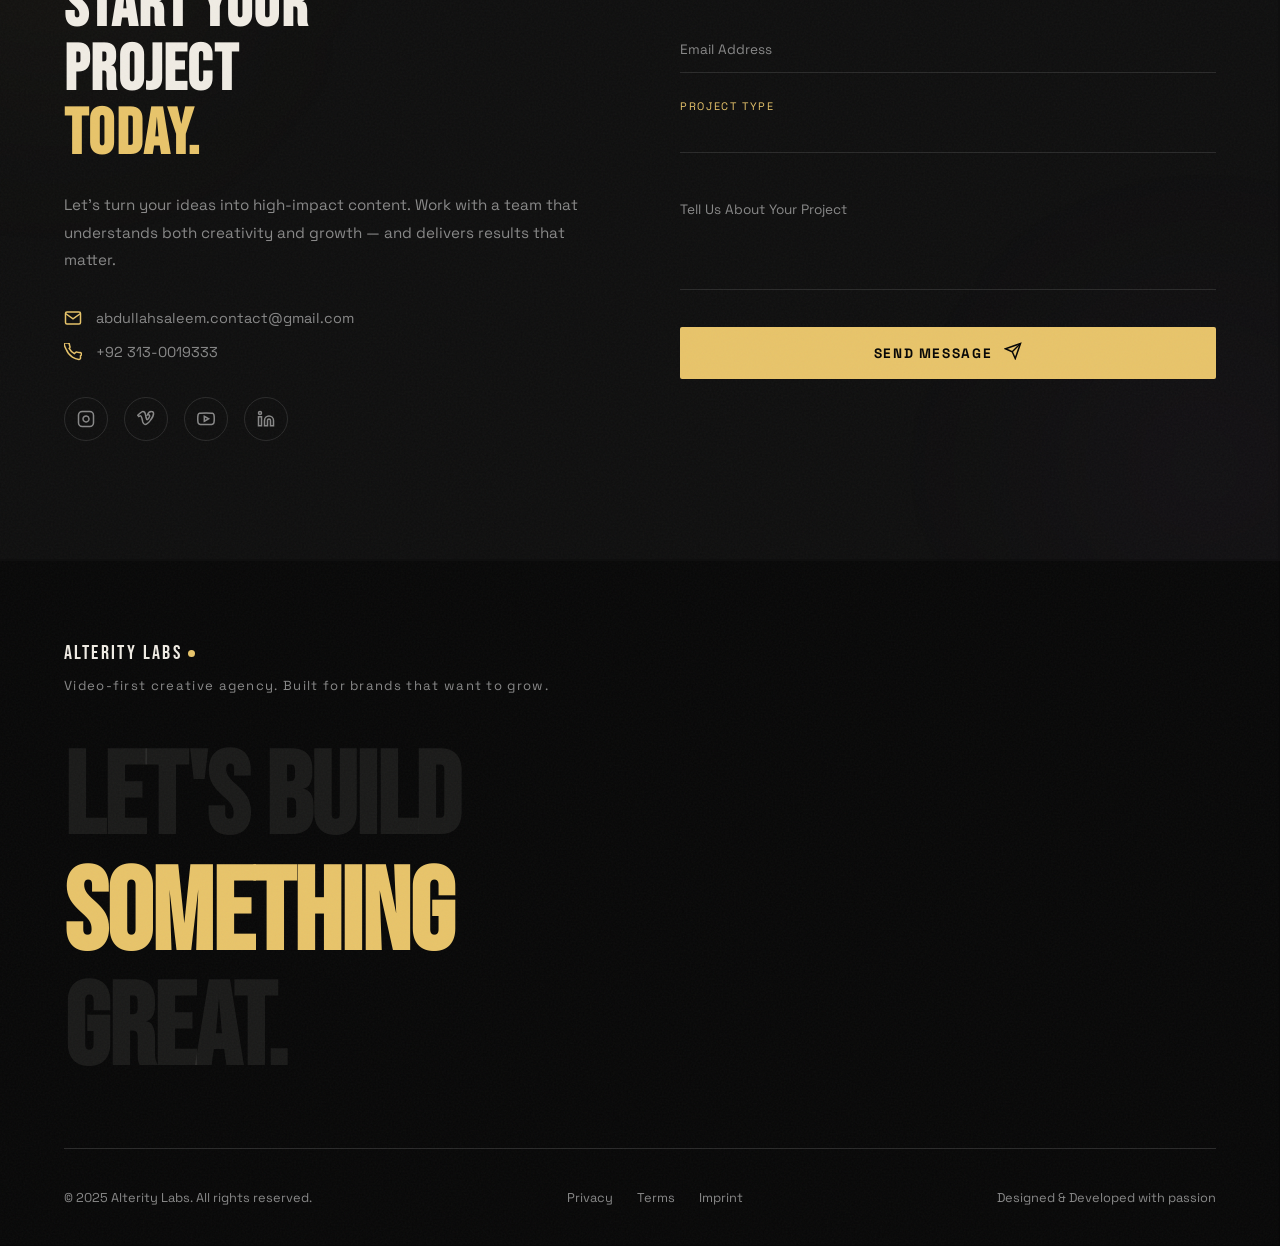
==== commit c1020c3c: "refactor(showreel): update showreel source to youtube Replace the placeholder Instagram reel URL wit" ====
--- a/index.html
+++ b/index.html
@@ -41,6 +41,9 @@
       <li><a href="#contact" class="nav-link" data-text="Contact">Contact</a></li>
     </ul>
     <div class="nav-cta">
+      <a href="dashboard.html" class="btn-outline" style="margin-right:8px;background:rgba(232,196,106,0.08);border-color:rgba(232,196,106,0.4)" title="Video Dashboard">
+        <svg viewBox="0 0 24 24" fill="none" stroke="currentColor" stroke-width="2" style="width:14px;height:14px;display:inline-block;vertical-align:middle;margin-right:5px"><polygon points="5 3 19 12 5 21 5 3"/></svg>Dashboard
+      </a>
       <a href="#contact" class="btn-outline">Start a Project</a>
     </div>
     <button class="burger" id="burger" aria-label="Toggle Menu">
--- a/css/styles.css
+++ b/css/styles.css
@@ -5,18 +5,32 @@
 
 /* ── RESET & BASE ─────────────────────────────────── */
 *, *::before, *::after { box-sizing: border-box; margin: 0; padding: 0; }
-html { scroll-behavior: smooth; font-size: 16px; overflow-x: hidden; }
+html {
+  scroll-behavior: smooth;
+  font-size: 16px;
+  overflow-x: hidden;
+  -webkit-tap-highlight-color: transparent; /* remove tap flash on mobile */
+}
 body {
   background: #080808;
   color: #f0ece4;
   font-family: 'Space Grotesk', 'Inter', sans-serif;
   overflow-x: hidden;
   cursor: none;
+  -webkit-font-smoothing: antialiased;
+  -moz-osx-font-smoothing: grayscale;
 }
 a { text-decoration: none; color: inherit; }
 img, video { max-width: 100%; display: block; }
 button { cursor: none; border: none; background: none; font-family: inherit; }
 ul { list-style: none; }
+
+/* ── TOUCH DEVICES — hide custom cursor, restore default ── */
+@media (hover: none) and (pointer: coarse) {
+  body { cursor: auto; }
+  button { cursor: pointer; }
+  .cursor, .cursor-follower { display: none !important; }
+}
 
 /* ── CSS VARIABLES ────────────────────────────────── */
 :root {
@@ -49,6 +63,7 @@
   transform: translate(-50%, -50%);
   transition: transform 0.1s, width 0.3s var(--ease-out), height 0.3s var(--ease-out);
   mix-blend-mode: difference;
+  will-change: transform;
 }
 .cursor-follower {
   position: fixed;
@@ -60,6 +75,7 @@
   z-index: 9998;
   transform: translate(-50%, -50%);
   transition: transform 0.12s ease, width 0.4s var(--ease-out), height 0.4s var(--ease-out), opacity 0.3s;
+  will-change: transform;
 }
 body.cursor-hover .cursor { width: 50px; height: 50px; background: transparent; border: 2px solid var(--accent); }
 body.cursor-hover .cursor-follower { opacity: 0; }
@@ -413,14 +429,17 @@
 .word-mask { display: inline-block; overflow: hidden; }
 .word-inner {
   display: inline-block;
-  transform: translateY(110%);
-  animation: word-reveal 1s var(--ease-out) forwards;
+  animation: word-reveal 0.9s var(--ease-out) forwards;
+  will-change: transform;
 }
 .title-line:nth-child(1) .word-inner { animation-delay: 0.3s; }
 .title-line:nth-child(2) .word-inner { animation-delay: 0.5s; }
 .title-line:nth-child(3) .word-inner { animation-delay: 0.7s; }
 .accent-word { color: var(--accent); }
-@keyframes word-reveal { to { transform: translateY(0); } }
+@keyframes word-reveal {
+  from { transform: translateY(110%); }
+  to   { transform: translateY(0);    }
+}
 
 .hero-subtitle {
   font-size: clamp(1rem, 2vw, 1.25rem);
@@ -663,12 +682,17 @@
   width: 100%;
   max-width: 420px;
   margin: 0 auto;
-  aspect-ratio: 9/16;
+  aspect-ratio: 9/16;          /* portrait by default (Instagram Reels) */
   border-radius: 16px;
   overflow: hidden;
   border: 1px solid var(--mid);
   background: #000;
   box-shadow: 0 32px 80px rgba(0,0,0,0.7), 0 0 0 1px rgba(255,255,255,0.04);
+  transition: aspect-ratio 0.4s ease, max-width 0.4s ease; /* smooth when switching type */
+}
+/* YouTube landscape state (set inline by JS) */
+.sr-player-frame[style*="16/9"] {
+  max-width: 100% !important;
 }
 
 /* Instagram iframe fills the frame */
@@ -689,40 +713,89 @@
   position: absolute;
   inset: 0;
   display: flex;
+  flex-direction: column;
   align-items: center;
   justify-content: center;
-  overflow: hidden;
+  gap: 16px;
+  overflow: hidden;
+  background: linear-gradient(160deg, #0c0c0c 0%, #111 50%, #0a0a0a 100%);
+  z-index: 2;
+}
+
+/* Animated background grid inside placeholder */
+.sr-placeholder .vp-grid {
+  position: absolute;
+  inset: 0;
+  opacity: 0.18;
+  z-index: 0;
+}
+.sr-placeholder .vp-overlay {
+  position: relative;
+  z-index: 1;
+  background: none;
+  backdrop-filter: none;
+  display: flex;
+  flex-direction: column;
+  align-items: center;
+  gap: 14px;
+  padding: 24px;
+  text-align: center;
+}
+
+/* Pulsing border on the icon */
+@keyframes icon-border-pulse {
+  0%, 100% { box-shadow: 0 0 0 0   rgba(232,196,106,0.3); border-color: rgba(232,196,106,0.25); }
+  50%       { box-shadow: 0 0 0 10px rgba(232,196,106,0);  border-color: rgba(232,196,106,0.6);  }
 }
 .sr-placeholder-icon {
-  width: 64px; height: 64px;
-  border-radius: 16px;
+  width: 70px; height: 70px;
+  border-radius: 18px;
   border: 1px solid rgba(232,196,106,0.25);
   display: flex;
   align-items: center;
   justify-content: center;
-  margin-bottom: 4px;
-}
-.sr-placeholder-icon svg { width: 30px; height: 30px; color: var(--accent); }
+  animation: icon-border-pulse 2.5s ease-in-out infinite;
+}
+.sr-placeholder-icon svg { width: 32px; height: 32px; color: var(--accent); }
 .sr-placeholder-title {
   font-family: var(--font-hero);
-  font-size: 1.2rem;
+  font-size: 1.1rem;
   color: var(--light);
-  letter-spacing: 0.05em;
-  margin-bottom: 8px;
+  letter-spacing: 0.08em;
+  text-transform: uppercase;
 }
 .sr-placeholder-sub {
-  font-size: 0.75rem;
+  font-size: 0.72rem;
   color: var(--muted);
-  line-height: 1.6;
+  line-height: 1.7;
   text-align: center;
-  max-width: 260px;
+  max-width: 240px;
 }
 .sr-placeholder-sub code {
   background: rgba(232,196,106,0.1);
   color: var(--accent);
-  padding: 1px 6px;
+  padding: 2px 7px;
   border-radius: 4px;
-  font-size: 0.7rem;
+  font-size: 0.68rem;
+  display: inline-block;
+  margin: 2px 0;
+}
+
+/* Scan line — fix: must be a direct child of .sr-placeholder, sweeps top to bottom */
+.sr-placeholder .scan-line {
+  position: absolute;
+  left: 0; right: 0;
+  height: 2px;
+  background: linear-gradient(to right, transparent, rgba(232,196,106,0.5), transparent);
+  z-index: 3;
+  top: 0;
+  animation: scan-smooth 3.5s ease-in-out infinite;
+}
+@keyframes scan-smooth {
+  0%   { top: 0%;   opacity: 0; }
+  5%   {            opacity: 1; }
+  95%  {            opacity: 1; }
+  100% { top: 100%; opacity: 0; }
 }
 
 /* Loader spinner */
@@ -785,9 +858,9 @@
 /* Each playlist item */
 .sr-item {
   display: flex;
-  align-items: center;
+  align-items: flex-start;
   gap: 14px;
-  padding: 18px 20px;
+  padding: 16px 18px;
   border-bottom: 1px solid rgba(255,255,255,0.04);
   cursor: pointer;
   transition: background 0.3s, border-left-color 0.3s;
@@ -834,16 +907,17 @@
   font-size: 0.82rem;
   color: var(--light);
   letter-spacing: 0.02em;
-  white-space: nowrap;
-  overflow: hidden;
-  text-overflow: ellipsis;
-  line-height: 1.3;
-}
+  white-space: normal;      /* allow wrapping */
+  word-break: break-word;
+  line-height: 1.45;
+}
+.sr-item.active .sr-item-text { color: var(--accent); }
 .sr-item-time {
-  font-size: 0.68rem;
+  font-size: 0.65rem;
   color: var(--muted);
-  letter-spacing: 0.08em;
+  letter-spacing: 0.1em;
   font-variant-numeric: tabular-nums;
+  margin-top: 2px;
 }
 
 .sr-item-play {
@@ -1650,11 +1724,214 @@
 [data-animate].visible { opacity: 1; transform: none; }
 
 /* Staggered card delays */
-.work-card:nth-child(2) { transition-delay: 0.1s; }
-.work-card:nth-child(3) { transition-delay: 0.2s; }
-.work-card:nth-child(4) { transition-delay: 0.1s; }
-.work-card:nth-child(5) { transition-delay: 0.2s; }
-.work-card:nth-child(6) { transition-delay: 0.3s; }
+.work-card:nth-child(1) { transition-delay: 0s;    }
+.work-card:nth-child(2) { transition-delay: 0.08s; }
+.work-card:nth-child(3) { transition-delay: 0.16s; }
+.work-card:nth-child(4) { transition-delay: 0.08s; }
+.work-card:nth-child(5) { transition-delay: 0.16s; }
+.work-card:nth-child(6) { transition-delay: 0.24s; }
+
+/* Why-choose steps: stagger */
+.process-step:nth-child(1) { transition-delay: 0s;    }
+.process-step:nth-child(2) { transition-delay: 0.1s;  }
+.process-step:nth-child(3) { transition-delay: 0.2s;  }
+.process-step:nth-child(4) { transition-delay: 0.3s;  }
+.process-step:nth-child(5) { transition-delay: 0.4s;  }
+
+/* ══════════════════════════════════════════════════
+   BEAUTIFUL ANIMATIONS — GPU-safe (transform+opacity only)
+══════════════════════════════════════════════════ */
+
+/* ── Hero accent word: continuous glow pulse ────── */
+@keyframes accent-glow {
+  0%, 100% {
+    text-shadow: 0 0 20px rgba(232,196,106,0.25),
+                 0 0 60px rgba(232,196,106,0.0);
+  }
+  50% {
+    text-shadow: 0 0 30px rgba(232,196,106,0.55),
+                 0 0 80px rgba(232,196,106,0.2),
+                 0 0 140px rgba(232,196,106,0.08);
+  }
+}
+.accent-word { animation: word-reveal 0.9s var(--ease-out) 0.5s forwards, accent-glow 3s ease-in-out 1.6s infinite; }
+
+/* ── Hero eyebrow shimmer ───────────────────────── */
+@keyframes eyebrow-shimmer {
+  0%   { opacity: 0.7; }
+  50%  { opacity: 1;   }
+  100% { opacity: 0.7; }
+}
+.eyebrow-text { animation: eyebrow-shimmer 2.5s ease-in-out infinite; }
+
+/* ── Scroll indicator bounce ────────────────────── */
+@keyframes scroll-bounce {
+  0%, 100% { transform: translateY(0) scaleY(1); }
+  50%       { transform: translateY(10px) scaleY(0.7); }
+}
+.scroll-line { animation: scroll-bounce 2s ease-in-out infinite !important; }
+
+/* ── CTA primary button pulse ring ─────────────── */
+@keyframes btn-ring {
+  0%   { box-shadow: 0 0 0 0   rgba(232,196,106,0.35); }
+  70%  { box-shadow: 0 0 0 14px rgba(232,196,106,0);   }
+  100% { box-shadow: 0 0 0 0   rgba(232,196,106,0);    }
+}
+.btn-primary { animation: btn-ring 2.8s ease-out infinite; }
+.btn-primary:hover { animation: none; }
+
+/* ── Work cards: smooth lift + accent glow border ─ */
+.work-card {
+  will-change: transform;
+  transition: transform 0.5s cubic-bezier(0.16,1,0.3,1),
+              border-color 0.4s ease,
+              box-shadow 0.5s ease;
+}
+.work-card:hover {
+  border-color: rgba(232,196,106,0.45);
+  box-shadow: 0 28px 70px rgba(0,0,0,0.55),
+              0 0 0 1px rgba(232,196,106,0.15),
+              0 0 40px rgba(232,196,106,0.06);
+}
+
+/* ── Service cards: border glow + slide-up ──────── */
+.service-card {
+  will-change: transform, opacity;
+  transition: transform 0.45s cubic-bezier(0.16,1,0.3,1),
+              border-color 0.4s ease,
+              box-shadow 0.45s ease;
+}
+.service-card:hover {
+  transform: translateY(-8px);
+  border-color: rgba(232,196,106,0.3);
+  box-shadow: 0 24px 60px rgba(0,0,0,0.45),
+              0 0 40px rgba(232,196,106,0.07);
+}
+.service-card:nth-child(1) { transition-delay: 0s;    }
+.service-card:nth-child(2) { transition-delay: 0.06s; }
+.service-card:nth-child(3) { transition-delay: 0.12s; }
+.service-card:nth-child(4) { transition-delay: 0.18s; }
+
+/* ── Service icon spin on hover ─────────────────── */
+.sc-icon {
+  transition: transform 0.4s cubic-bezier(0.16,1,0.3,1),
+              border-color 0.3s, background 0.3s;
+}
+.service-card:hover .sc-icon { transform: rotate(8deg) scale(1.1); }
+
+/* ── Process step: icon bounce on hover ─────────── */
+.step-icon {
+  transition: transform 0.4s cubic-bezier(0.16,1,0.3,1),
+              border-color 0.3s, background 0.3s;
+}
+.process-step:hover .step-icon {
+  transform: scale(1.15) rotate(-5deg);
+  border-color: var(--accent);
+  background: rgba(232,196,106,0.1);
+}
+
+/* ── About image: continuous float ──────────────── */
+@keyframes img-float {
+  0%, 100% { transform: translateY(0px);   }
+  50%       { transform: translateY(-14px); }
+}
+.about-img-placeholder {
+  animation: img-float 5s ease-in-out infinite;
+  will-change: transform;
+}
+
+/* ── Deco rings: continuous slow spin ───────────── */
+.ring-1 { animation: spin 18s linear infinite; }
+.ring-2 { animation: spin 28s linear infinite reverse; }
+
+/* ── Stat numbers: glow on enter ────────────────── */
+@keyframes stat-pop {
+  0%   { transform: scale(0.8); opacity: 0;   }
+  60%  { transform: scale(1.1); opacity: 1;   }
+  100% { transform: scale(1);   opacity: 1;   }
+}
+.stat-num.animated { animation: stat-pop 0.6s cubic-bezier(0.16,1,0.3,1) forwards; }
+
+/* ── Social links: staggered hover lift ─────────── */
+.social-links .social-link:nth-child(1) { transition-delay: 0s;    }
+.social-links .social-link:nth-child(2) { transition-delay: 0.05s; }
+.social-links .social-link:nth-child(3) { transition-delay: 0.10s; }
+.social-links .social-link:nth-child(4) { transition-delay: 0.15s; }
+
+/* ── Nav logo dot: accent pulse ─────────────────── */
+@keyframes logo-dot-pulse {
+  0%, 100% { transform: scale(1);   opacity: 1;   }
+  50%       { transform: scale(1.8); opacity: 0.4; }
+}
+.nav-logo-dot { animation: logo-dot-pulse 2.2s ease-in-out infinite; }
+
+/* ── Showreel badge: subtle float ───────────────── */
+@keyframes badge-float {
+  0%, 100% { transform: translateY(0);    }
+  50%       { transform: translateY(-4px); }
+}
+.showreel-badge { animation: badge-float 3s ease-in-out infinite; }
+
+/* ── Playlist item: slide-in stagger ────────────── */
+@keyframes sr-item-in {
+  from { opacity: 0; transform: translateX(16px); }
+  to   { opacity: 1; transform: translateX(0);    }
+}
+.sr-item {
+  animation: sr-item-in 0.55s cubic-bezier(0.16,1,0.3,1) both;
+}
+.sr-item:nth-child(1) { animation-delay: 0.05s; }
+.sr-item:nth-child(2) { animation-delay: 0.13s; }
+.sr-item:nth-child(3) { animation-delay: 0.21s; }
+.sr-item:nth-child(4) { animation-delay: 0.29s; }
+.sr-item:nth-child(5) { animation-delay: 0.37s; }
+
+/* ── Testimonial card: subtle border shimmer ─────── */
+@keyframes testi-border {
+  0%,100% { border-color: var(--mid); }
+  50%      { border-color: rgba(232,196,106,0.2); }
+}
+.testi-card { animation: testi-border 4s ease-in-out infinite; }
+
+/* ── Footer big text: gradient reveal ───────────── */
+@keyframes footer-text-reveal {
+  from { opacity: 0; transform: translateX(-80px); }
+  to   { opacity: 1; transform: translateX(0);     }
+}
+
+/* ── Card play button: scale pulse ──────────────── */
+@keyframes play-btn-pulse {
+  0%, 100% { transform: translate(-50%, -50%) scale(1);    }
+  50%       { transform: translate(-50%, -50%) scale(1.12); }
+}
+.work-card:hover .card-play-btn {
+  animation: play-btn-pulse 1.2s ease-in-out infinite;
+  opacity: 1;
+}
+
+/* ── Scan line on placeholder: smooth ───────────── */
+@keyframes scan-smooth {
+  0%   { top: -3px; opacity: 0;   }
+  10%  {            opacity: 1;   }
+  90%  {            opacity: 1;   }
+  100% { top: 100%; opacity: 0;   }
+}
+.scan-line { animation: scan-smooth 3.5s ease-in-out infinite; }
+
+/* ── VFX play circle pulse ───────────────────────── */
+@keyframes play-circle-pulse {
+  0%   { box-shadow: 0 0 0 0   rgba(232,196,106,0.5); }
+  70%  { box-shadow: 0 0 0 22px rgba(232,196,106,0);  }
+  100% { box-shadow: 0 0 0 0   rgba(232,196,106,0);   }
+}
+.vp-play-circle { animation: play-circle-pulse 2.2s ease-out infinite; }
+
+/* ── Scroll reveal: smoother easing ─────────────── */
+[data-animate="fade-up"]    { transition: opacity 0.75s cubic-bezier(0.16,1,0.3,1), transform 0.75s cubic-bezier(0.16,1,0.3,1); }
+[data-animate="fade-right"] { transition: opacity 0.75s cubic-bezier(0.16,1,0.3,1), transform 0.75s cubic-bezier(0.16,1,0.3,1); }
+[data-animate="fade-left"]  { transition: opacity 0.75s cubic-bezier(0.16,1,0.3,1), transform 0.75s cubic-bezier(0.16,1,0.3,1); }
+[data-animate="zoom-in"]    { transition: opacity 0.65s cubic-bezier(0.16,1,0.3,1), transform 0.65s cubic-bezier(0.16,1,0.3,1); }
+[data-animate="card-reveal"]{ transition: opacity 0.7s  cubic-bezier(0.16,1,0.3,1), transform 0.7s  cubic-bezier(0.16,1,0.3,1); }
 
 /* ══════════════════════════════════════════════════
    RESPONSIVE
@@ -1685,6 +1962,60 @@
   .hero-ctas { flex-direction: column; align-items: flex-start; }
   .footer-bottom { flex-direction: column; align-items: flex-start; }
   .services-grid { grid-template-columns: 1fr; }
+}
+
+/* ══════════════════════════════════════════════════
+   MOBILE PERFORMANCE — keep beauty, kill CPU hogs
+══════════════════════════════════════════════════ */
+@media (hover: none) and (pointer: coarse) {
+
+  /* Restore normal cursor */
+  *, *::before, *::after { cursor: auto !important; }
+  button, a { cursor: pointer !important; }
+
+  /* Keep orb glow but stop the floating loop (saves RAF) */
+  .orb-1, .orb-2, .orb-3 { animation: none !important; }
+
+  /* Stop film strip scroll */
+  .filmstrip { animation: none !important; display: none; }
+
+  /* Freeze grain transform (no JS flicker on mobile) */
+  .grain { transform: none !important; }
+
+  /* Smooth native iOS momentum scroll */
+  html { -webkit-overflow-scrolling: touch; }
+
+  /* GPU layers on key elements */
+  .hero-title, .hero-content, .sr-player-frame,
+  .work-card, .service-card, .section-title {
+    will-change: transform, opacity;
+    backface-visibility: hidden;
+  }
+
+  /* Keep entrance animations but snappier on mobile */
+  [data-animate] {
+    transition-duration: 0.55s !important;
+    transition-timing-function: cubic-bezier(0.16,1,0.3,1) !important;
+  }
+
+  /* No tilt transform on tap */
+  .work-card:active {
+    transform: scale(0.98) !important;
+    transition: transform 0.15s ease !important;
+  }
+
+  /* About image float — keep it, looks great */
+  .about-img-placeholder { animation-duration: 6s; }
+
+  /* Slow down continuous loops slightly for battery */
+  .marquee-track  { animation-duration: 32s !important; }
+  .tools-track    { animation-duration: 28s !important; }
+  .ring-1         { animation-duration: 25s !important; }
+  .ring-2         { animation-duration: 38s !important; }
+  .accent-word    { animation-duration: 4s  !important; }
+  .btn-primary    { animation: none !important; }        /* skip ring pulse on mobile */
+  .testi-card     { animation: none !important; }
+  .showreel-badge { animation-duration: 4s  !important; }
 }
 
 /* ══════════════════════════════════════════════════
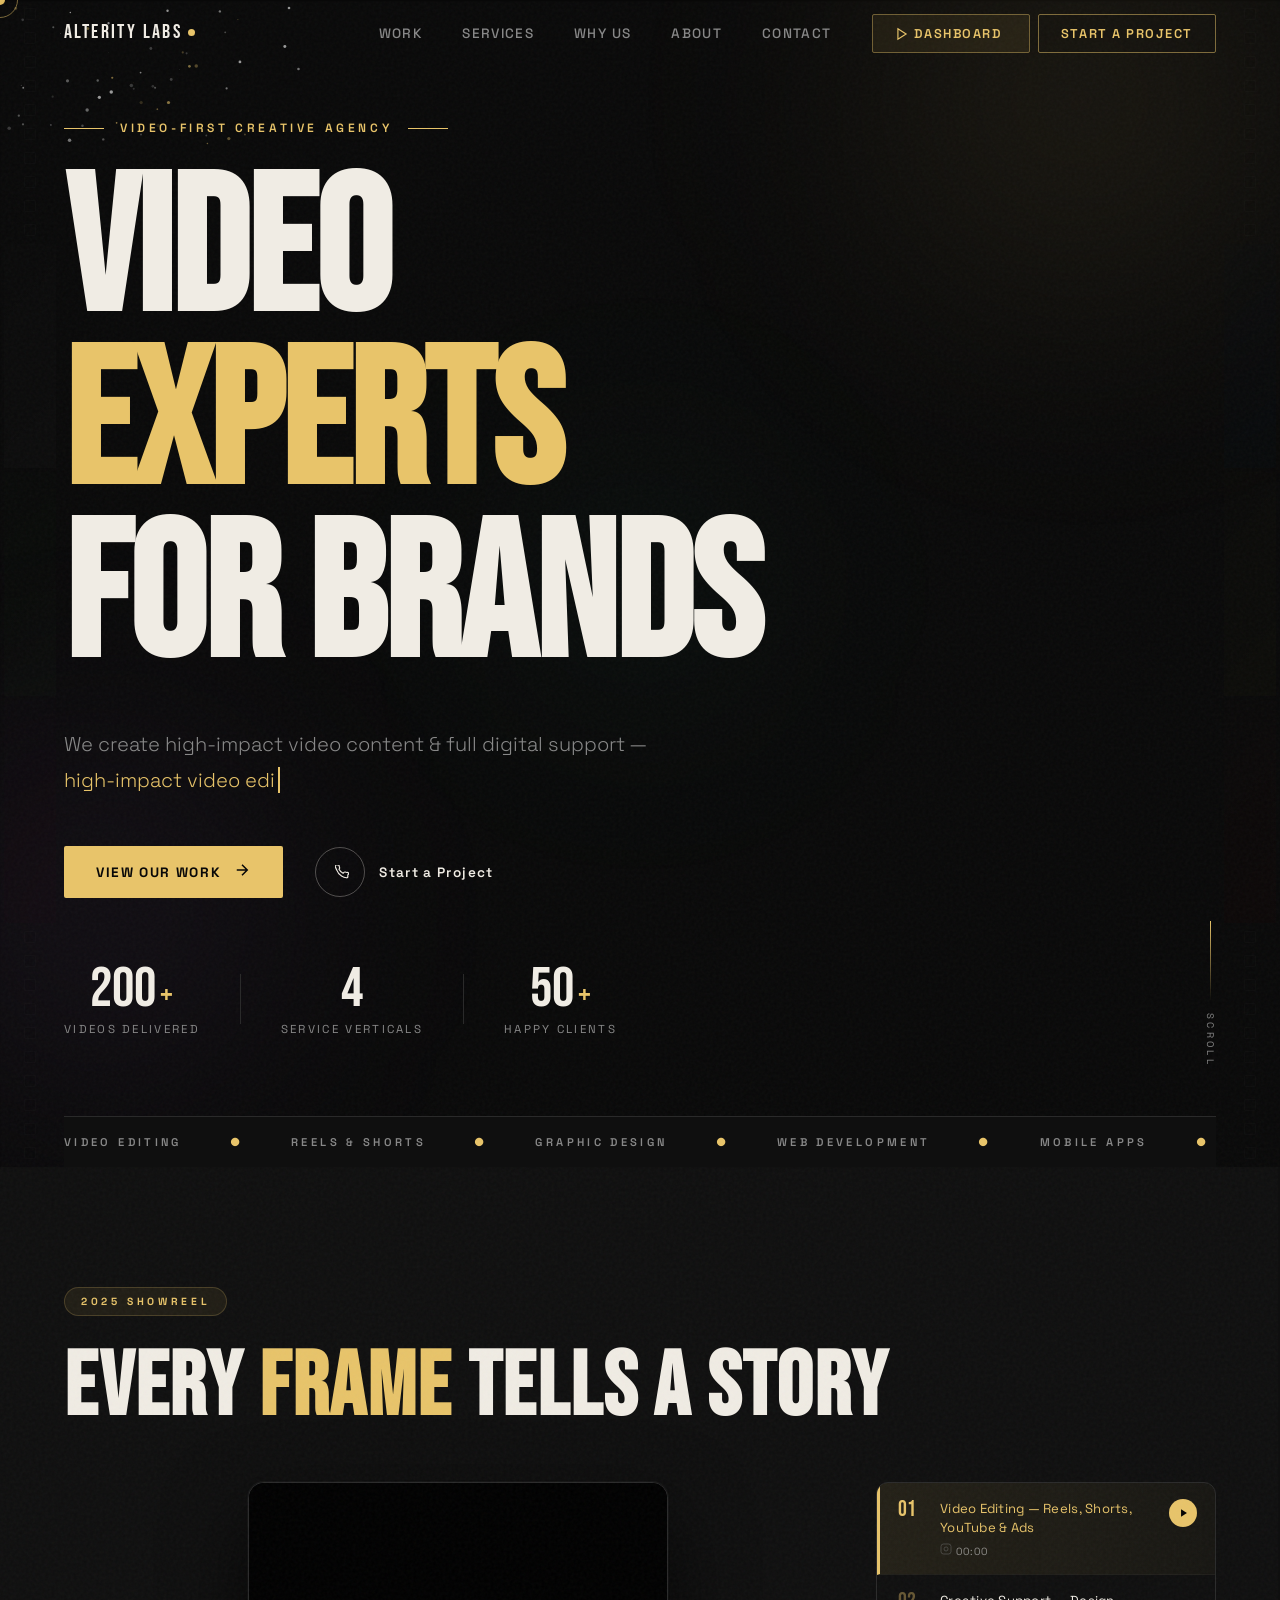
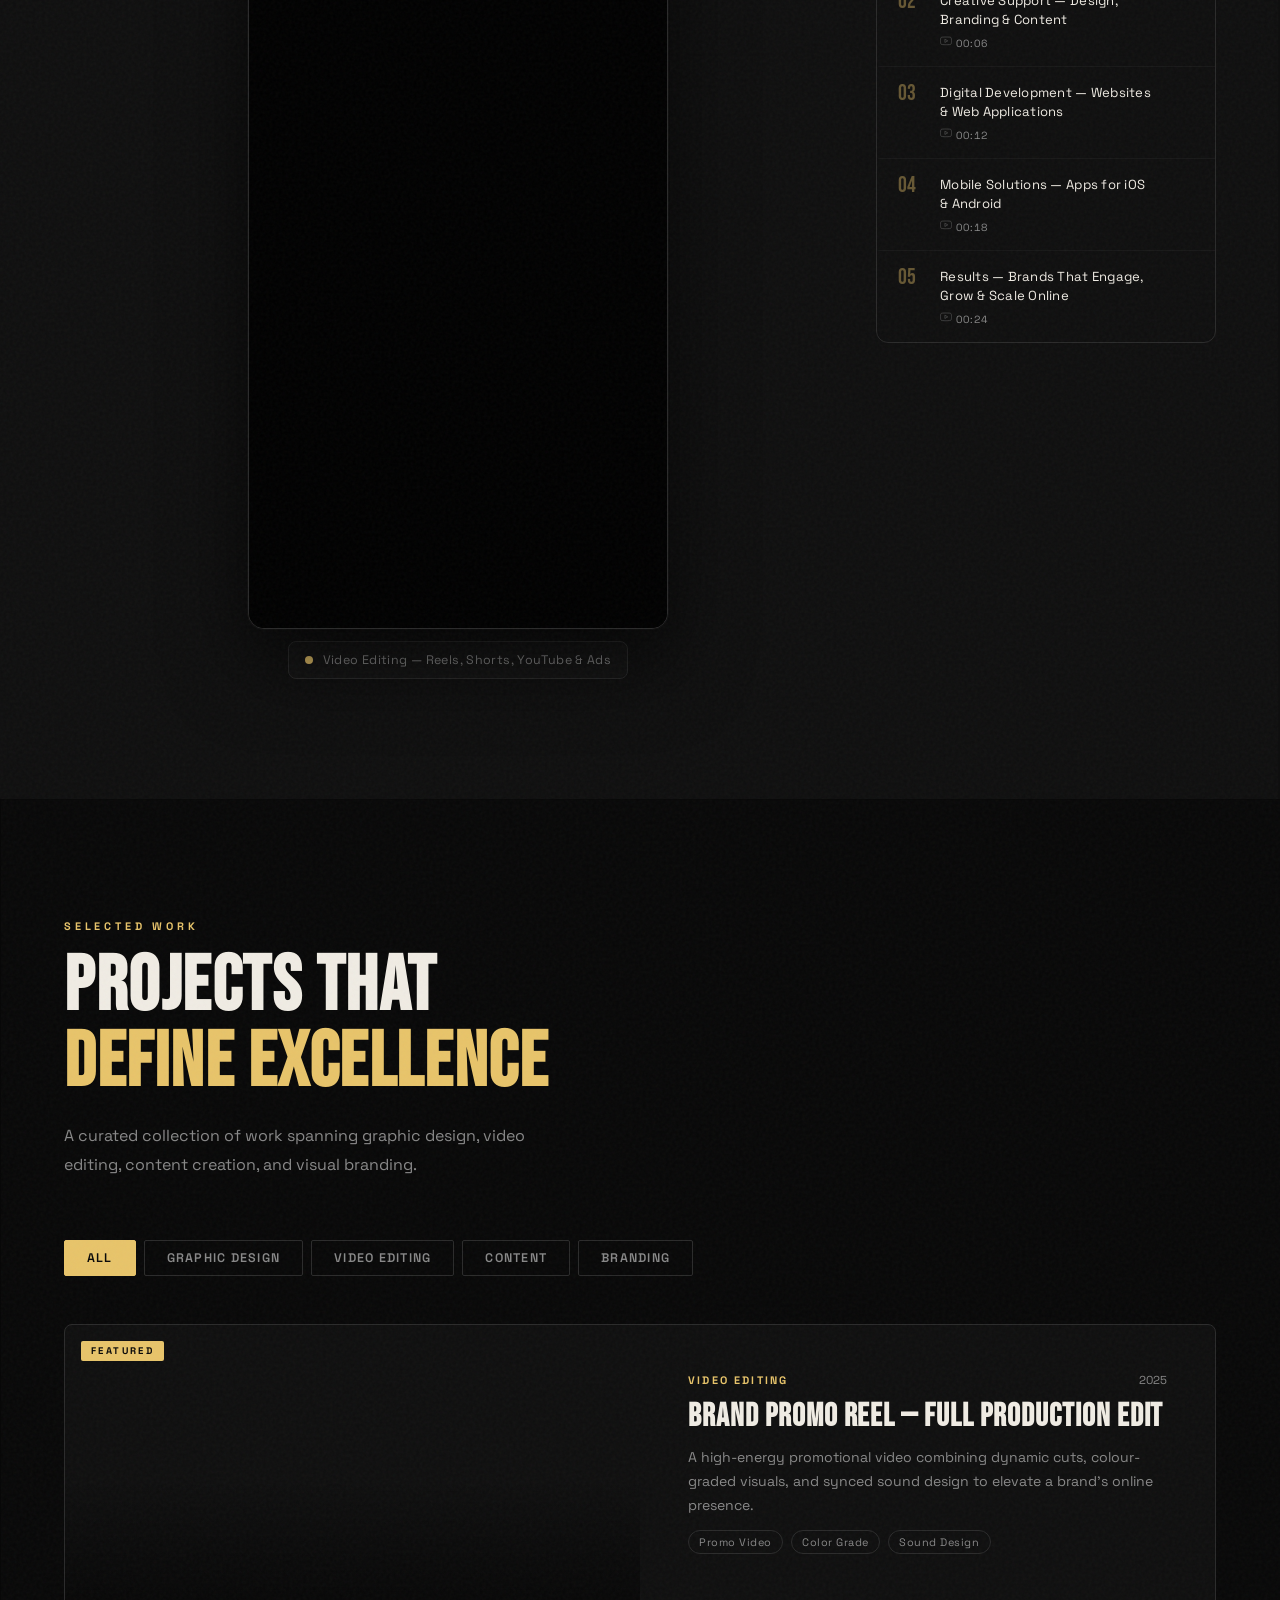
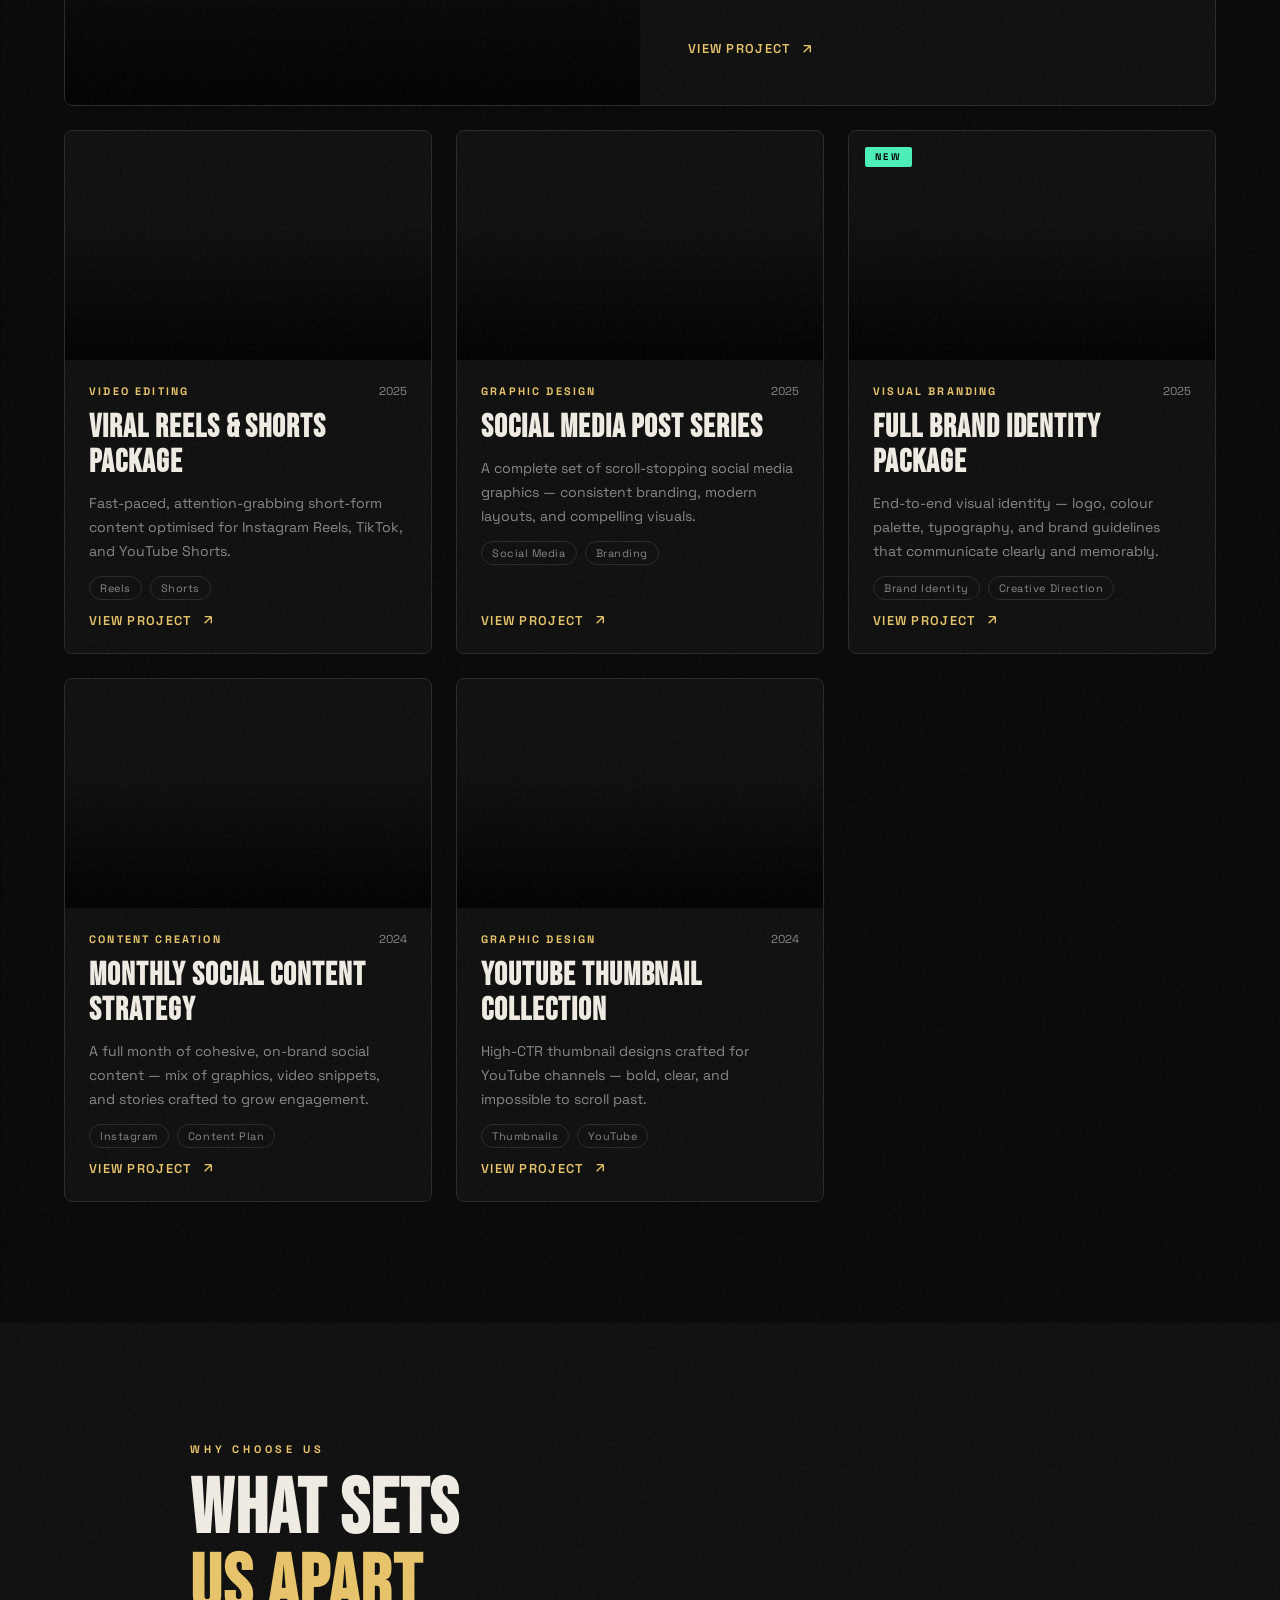
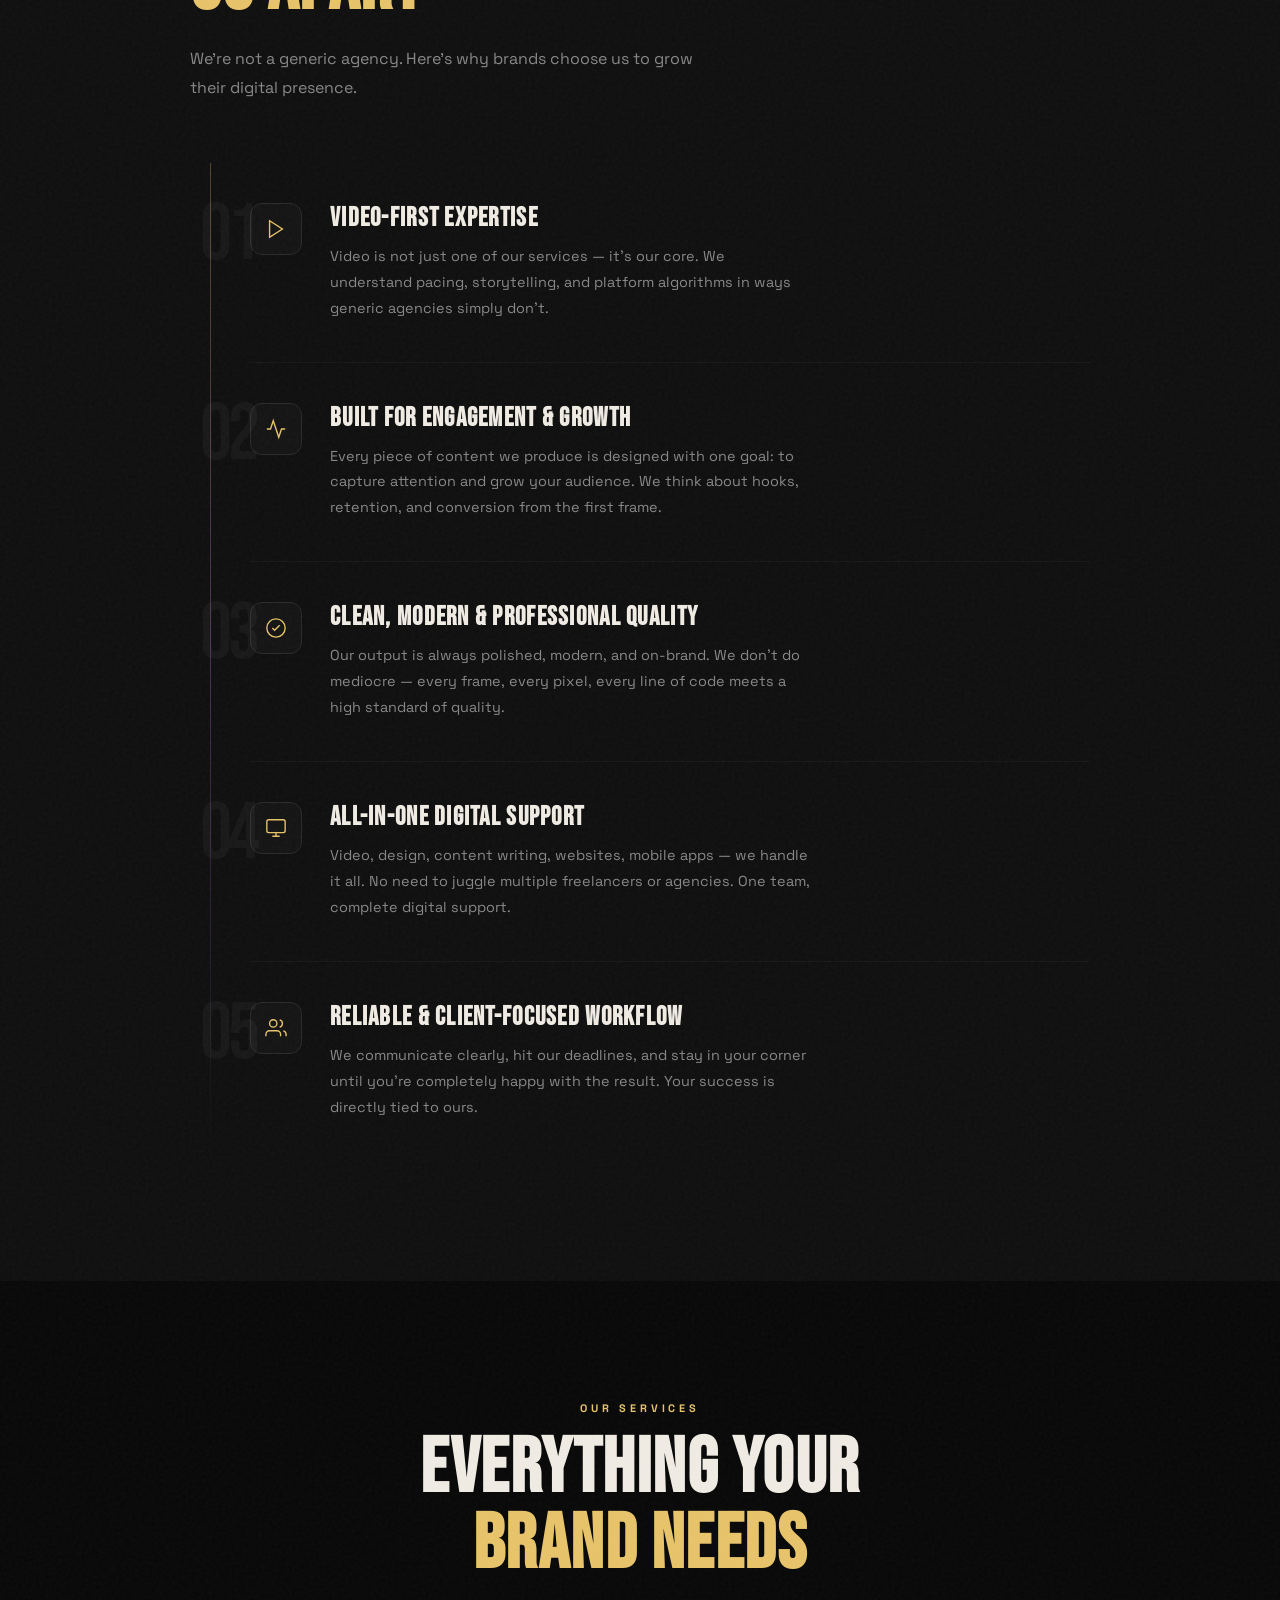
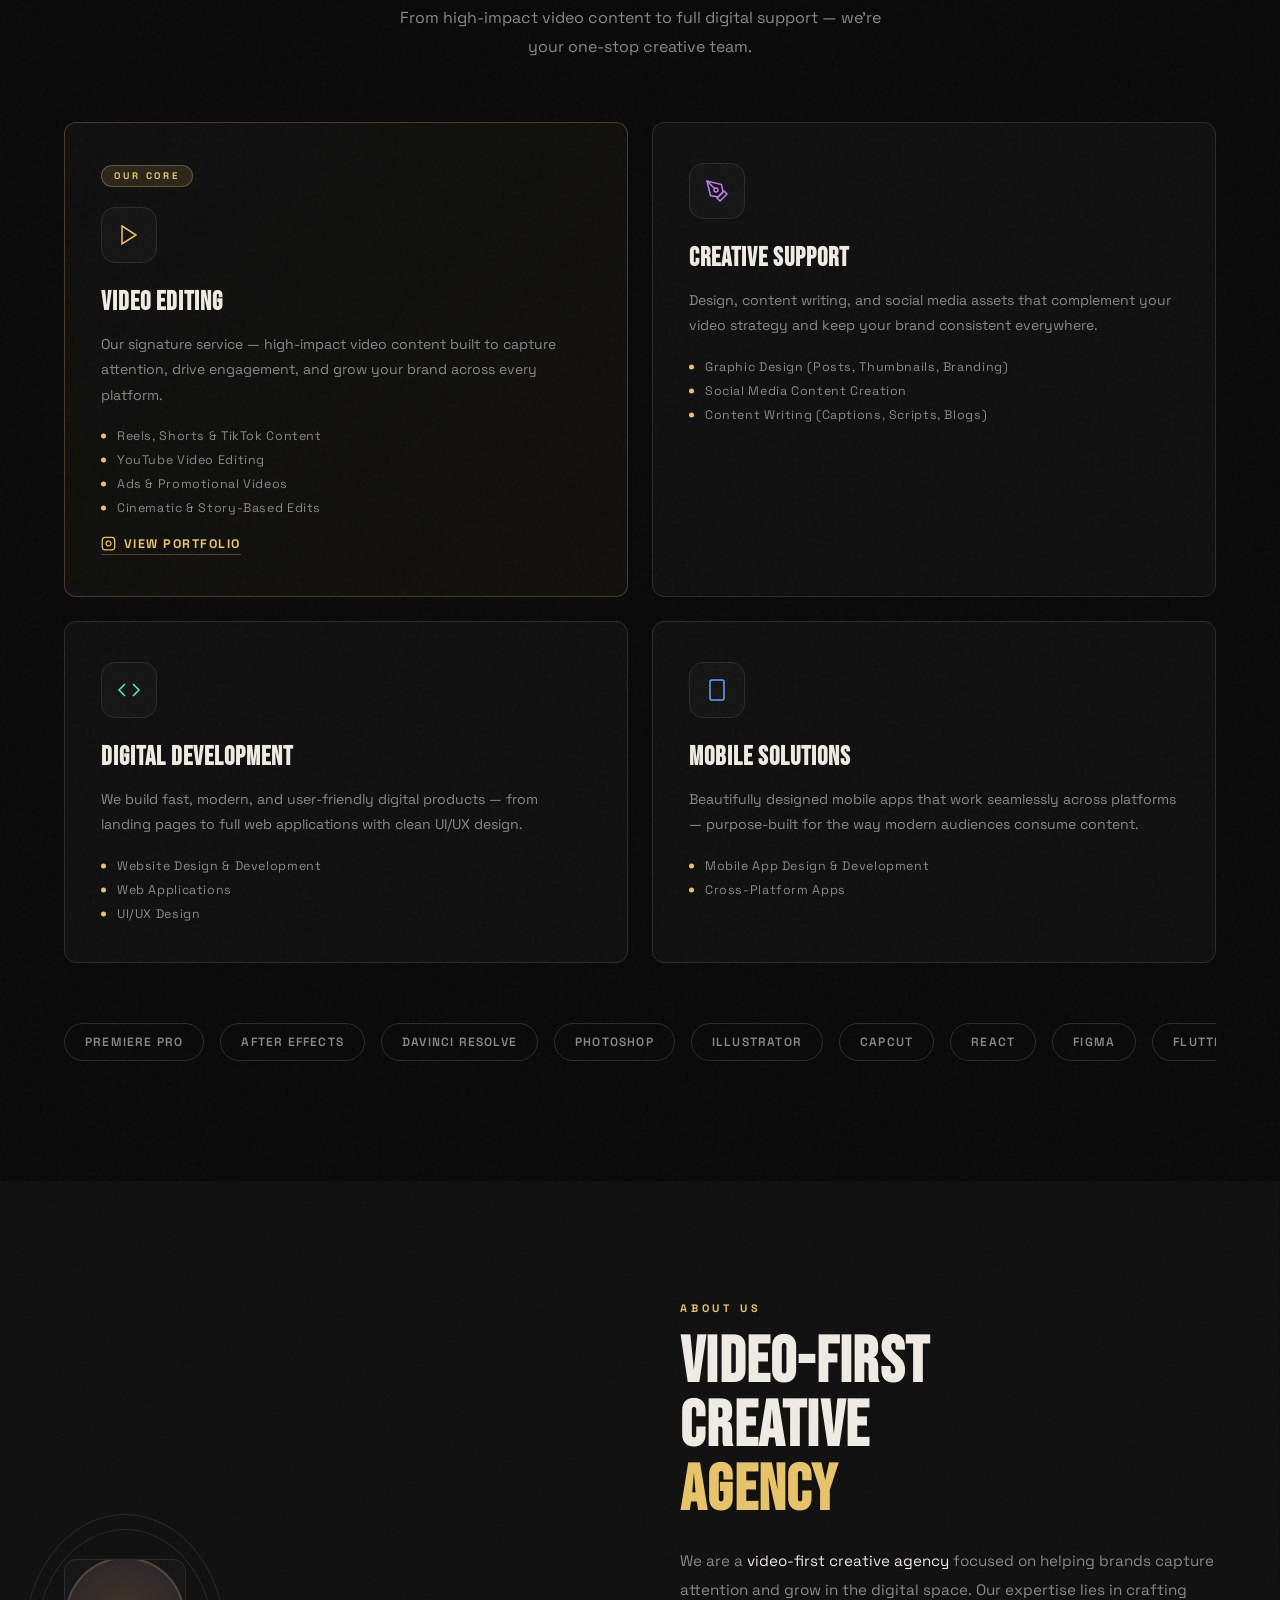
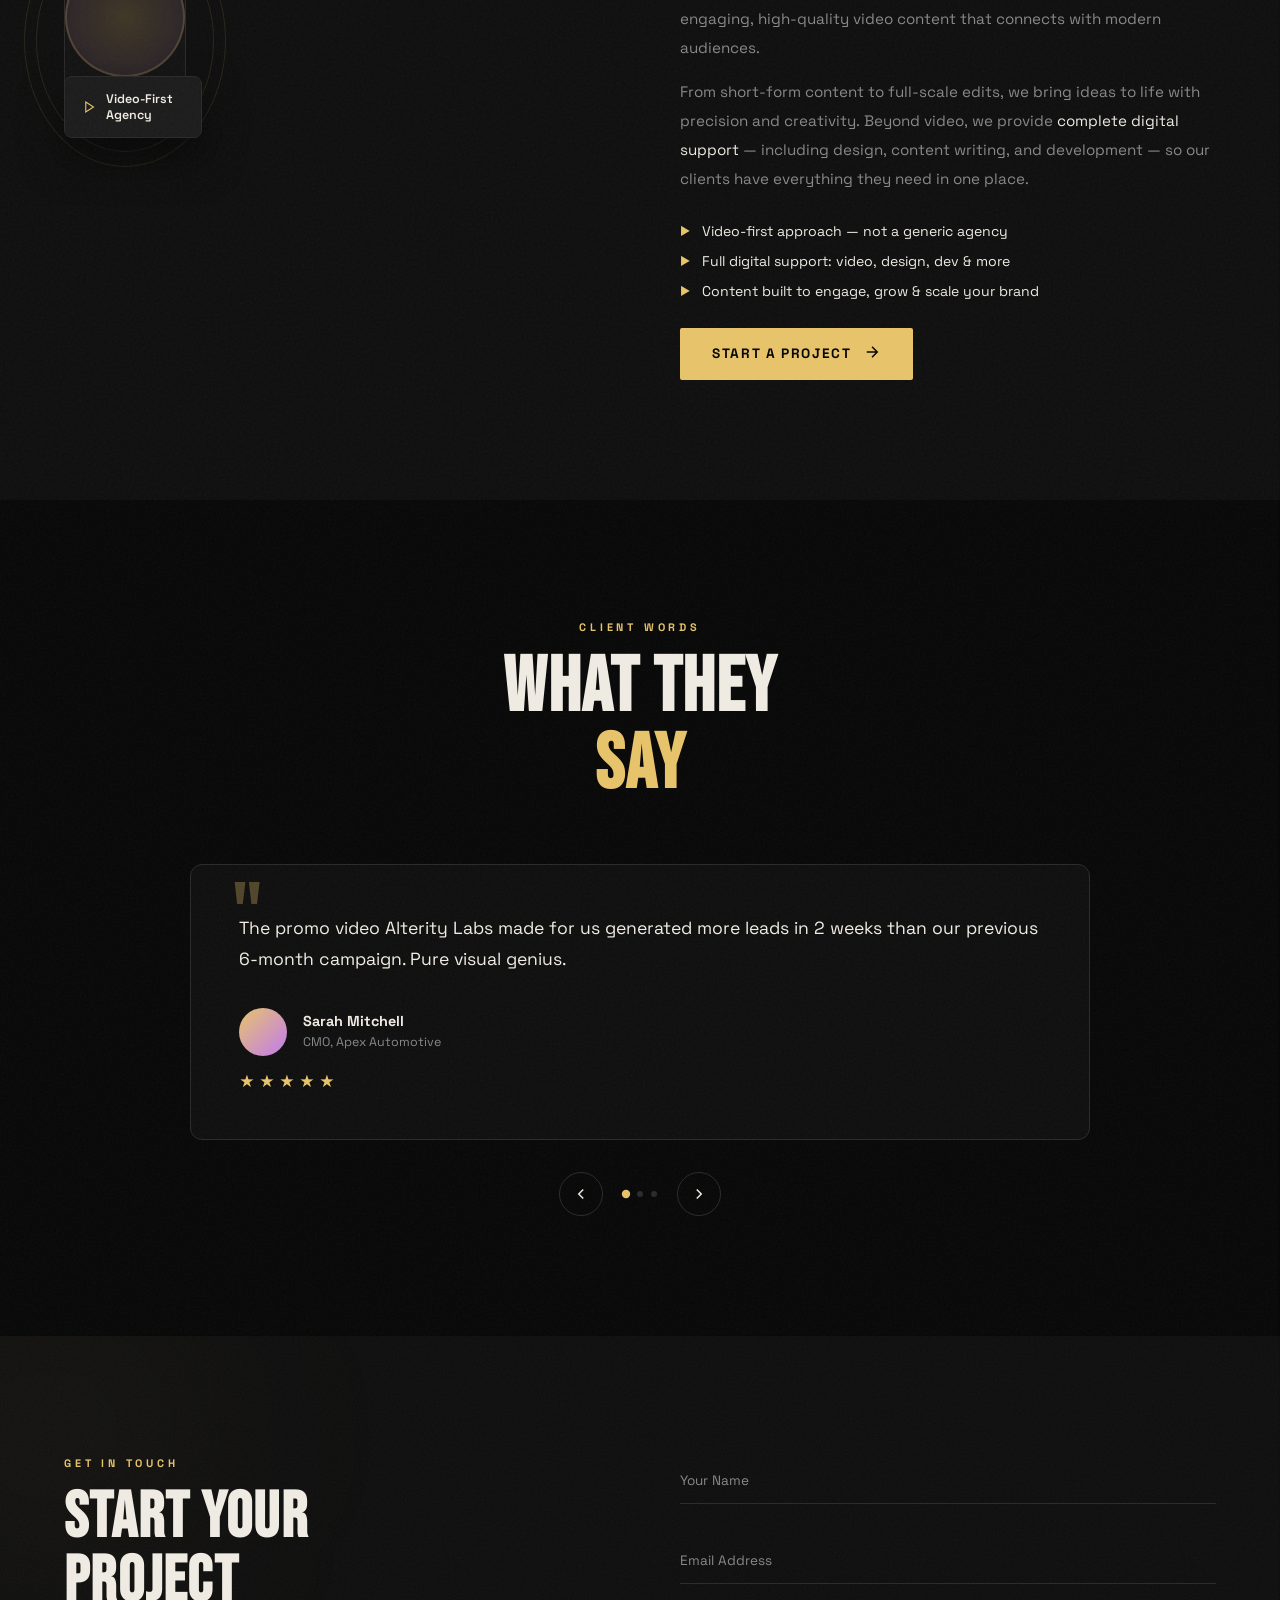
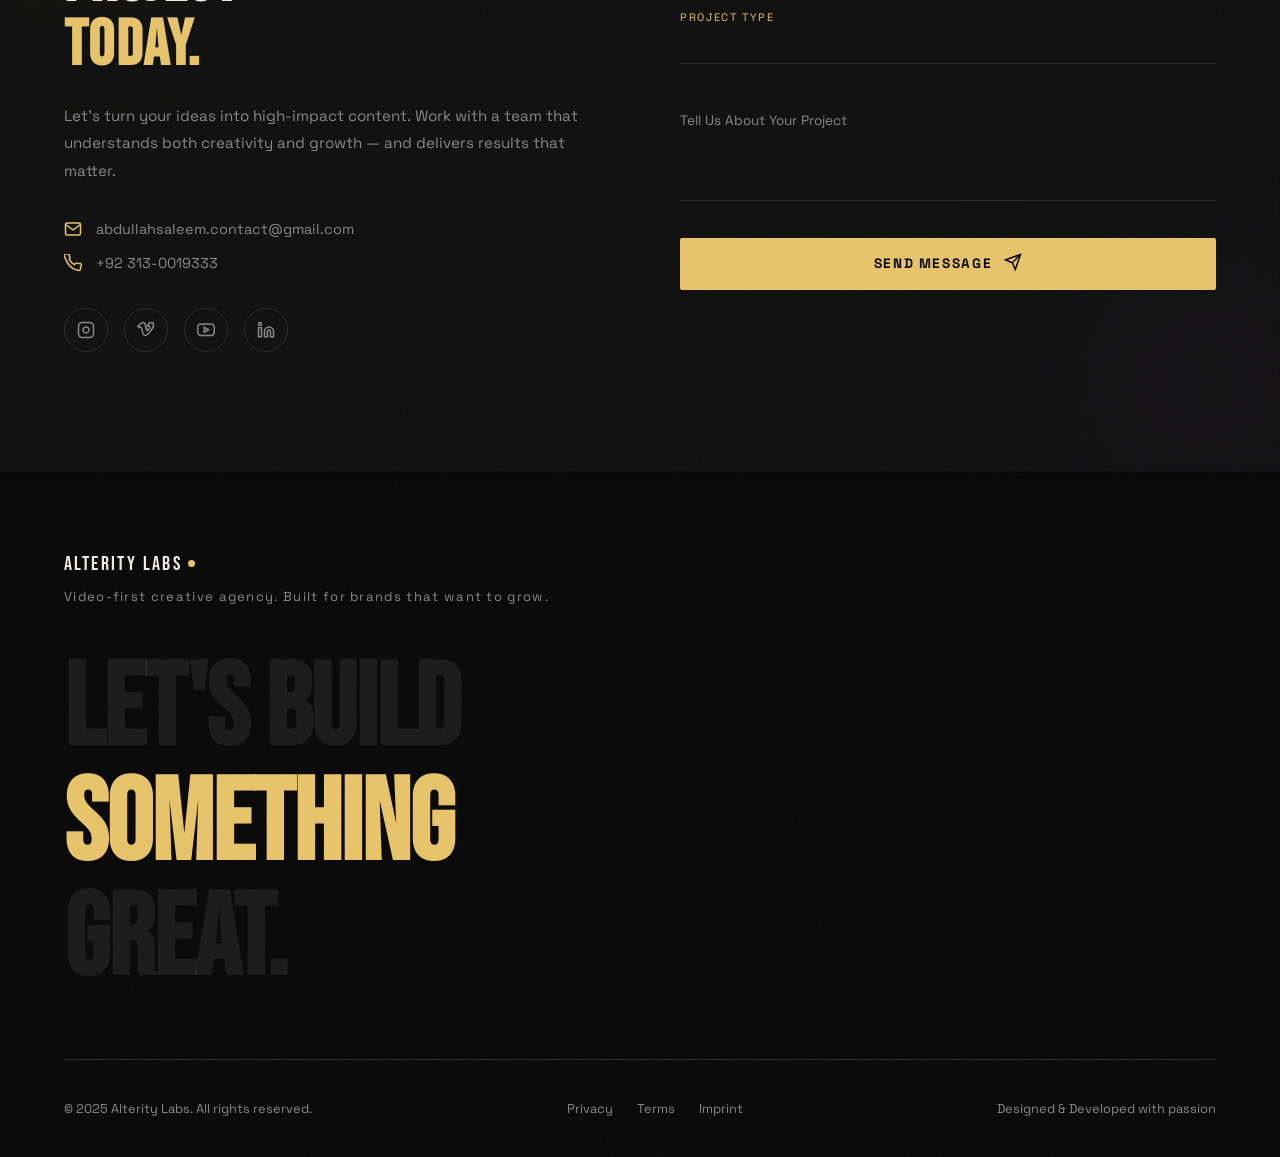
==== commit 1da76824: "feat: add service worker for caching static assets to improve repeat visit performance" ====
--- a/index.html
+++ b/index.html
@@ -924,9 +924,23 @@
     </div>
   </div>
 
-  <!-- Instagram embed script (loads lazily) -->
-  <script async defer src="//www.instagram.com/embed.js"></script>
-  <script src="js/instagram-config.js"></script>
-  <script src="js/script.js"></script>
+   <!-- Instagram embed script (loads lazily) -->
+   <script async defer src="//www.instagram.com/embed.js"></script>
+   <script src="js/instagram-config.js"></script>
+   <script src="js/script.js"></script>
+   <!-- Service Worker Registration -->
+   <script>
+     if ('serviceWorker' in navigator) {
+       window.addEventListener('load', () => {
+         navigator.serviceWorker.register('/sw.js')
+           .then(registration => {
+             console.log('ServiceWorker registration successful with scope: ', registration.scope);
+           })
+           .catch(err => {
+             console.log('ServiceWorker registration failed: ', err);
+           });
+       });
+     }
+   </script>
 </body>
 </html>
--- a/css/styles.css
+++ b/css/styles.css
@@ -316,7 +316,7 @@
   flex-direction: column;
   justify-content: center;
   position: relative;
-  overflow: hidden;
+  overflow: clip;
   padding: 120px 5vw 0;
   background: var(--dark);
 }
@@ -424,22 +424,12 @@
   line-height: 0.9;
   letter-spacing: -0.01em;
   margin-bottom: 40px;
-}
-.title-line { overflow: hidden; }
-.word-mask { display: inline-block; overflow: hidden; }
-.word-inner {
-  display: inline-block;
-  animation: word-reveal 0.9s var(--ease-out) forwards;
-  will-change: transform;
-}
-.title-line:nth-child(1) .word-inner { animation-delay: 0.3s; }
-.title-line:nth-child(2) .word-inner { animation-delay: 0.5s; }
-.title-line:nth-child(3) .word-inner { animation-delay: 0.7s; }
+  overflow: visible;
+}
+.title-line { overflow: visible; }
+.word-mask { display: inline-block; overflow: visible; }
+.word-inner { display: inline-block; overflow: visible; }
 .accent-word { color: var(--accent); }
-@keyframes word-reveal {
-  from { transform: translateY(110%); }
-  to   { transform: translateY(0);    }
-}
 
 .hero-subtitle {
   font-size: clamp(1rem, 2vw, 1.25rem);
@@ -1754,7 +1744,13 @@
                  0 0 140px rgba(232,196,106,0.08);
   }
 }
-.accent-word { animation: word-reveal 0.9s var(--ease-out) 0.5s forwards, accent-glow 3s ease-in-out 1.6s infinite; }
+.accent-word {
+  animation: accent-glow 3s ease-in-out infinite;
+  will-change: auto;
+  backface-visibility: visible;
+  transform: none;
+  -webkit-transform: none;
+}
 
 /* ── Hero eyebrow shimmer ───────────────────────── */
 @keyframes eyebrow-shimmer {
@@ -1985,8 +1981,8 @@
   /* Smooth native iOS momentum scroll */
   html { -webkit-overflow-scrolling: touch; }
 
-  /* GPU layers on key elements */
-  .hero-title, .hero-content, .sr-player-frame,
+  /* GPU layers on key elements — hero-title excluded to avoid clipping text-shadow glow */
+  .sr-player-frame,
   .work-card, .service-card, .section-title {
     will-change: transform, opacity;
     backface-visibility: hidden;
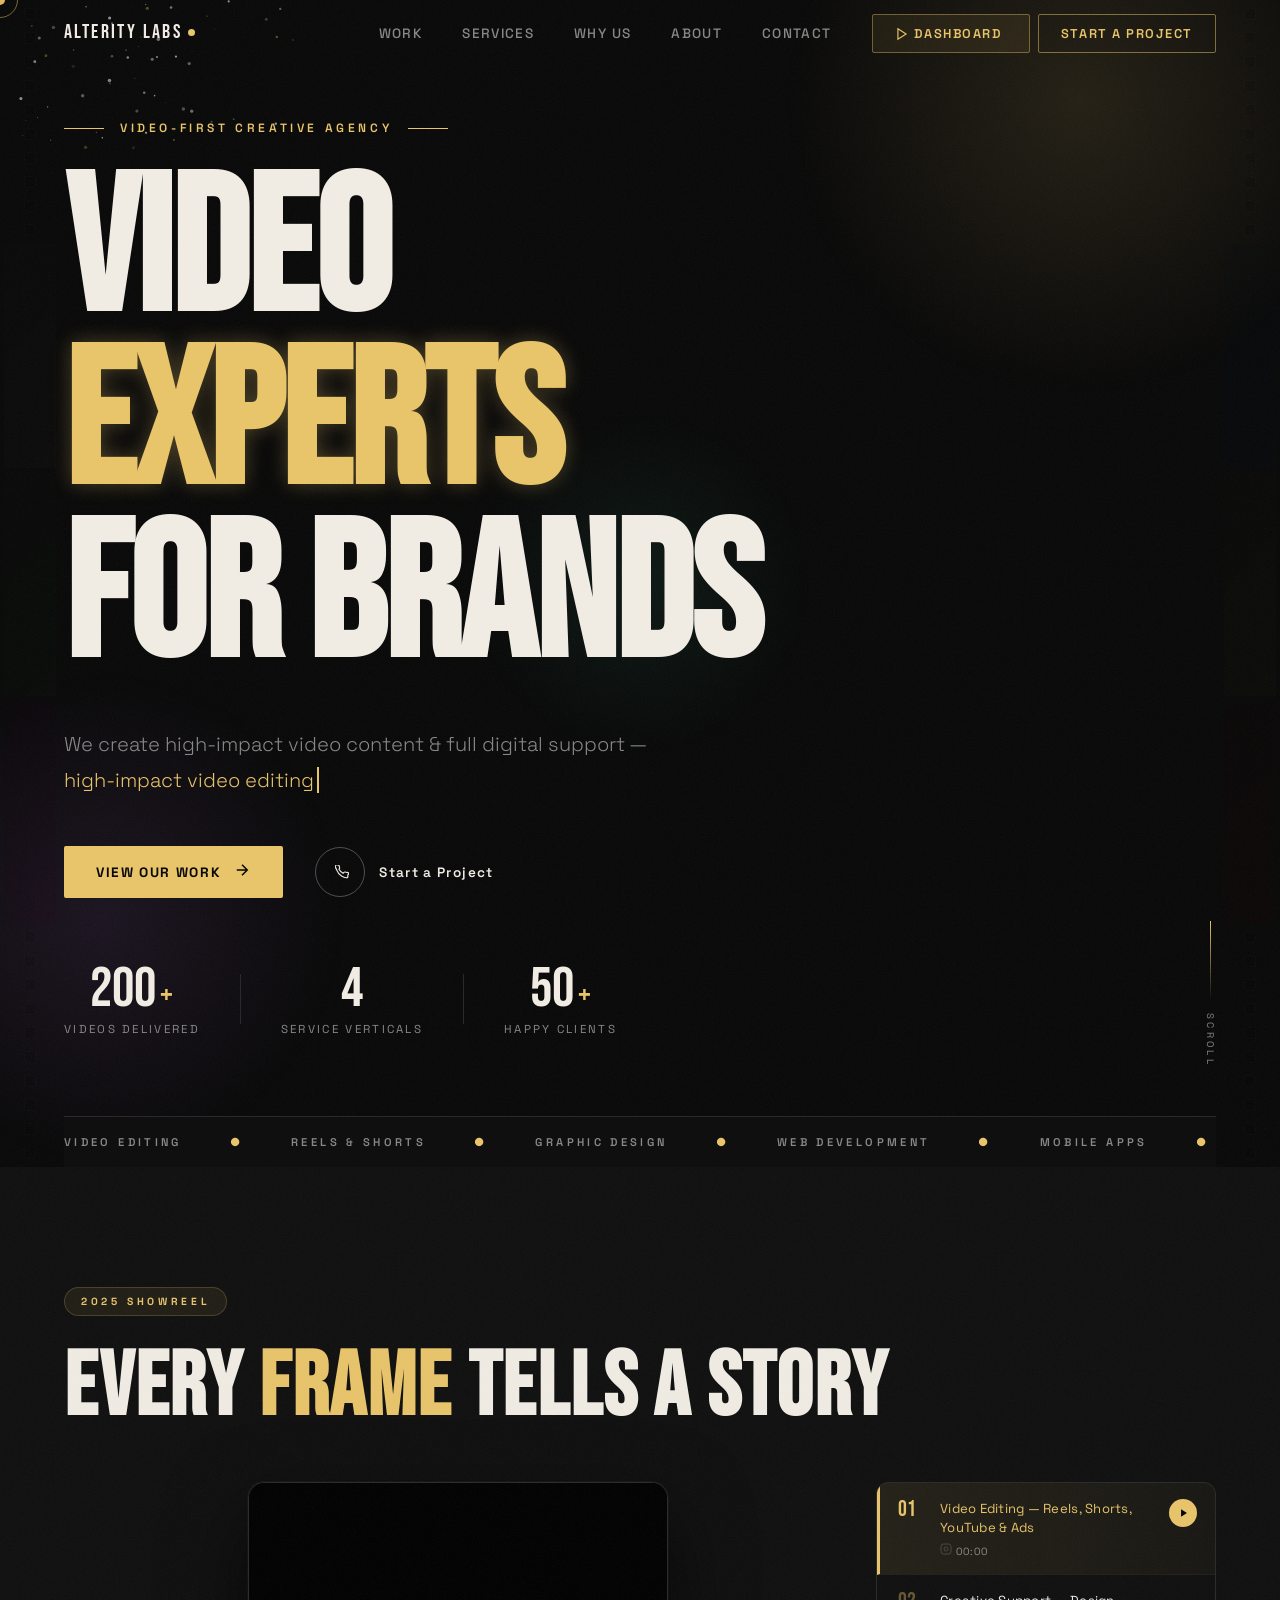
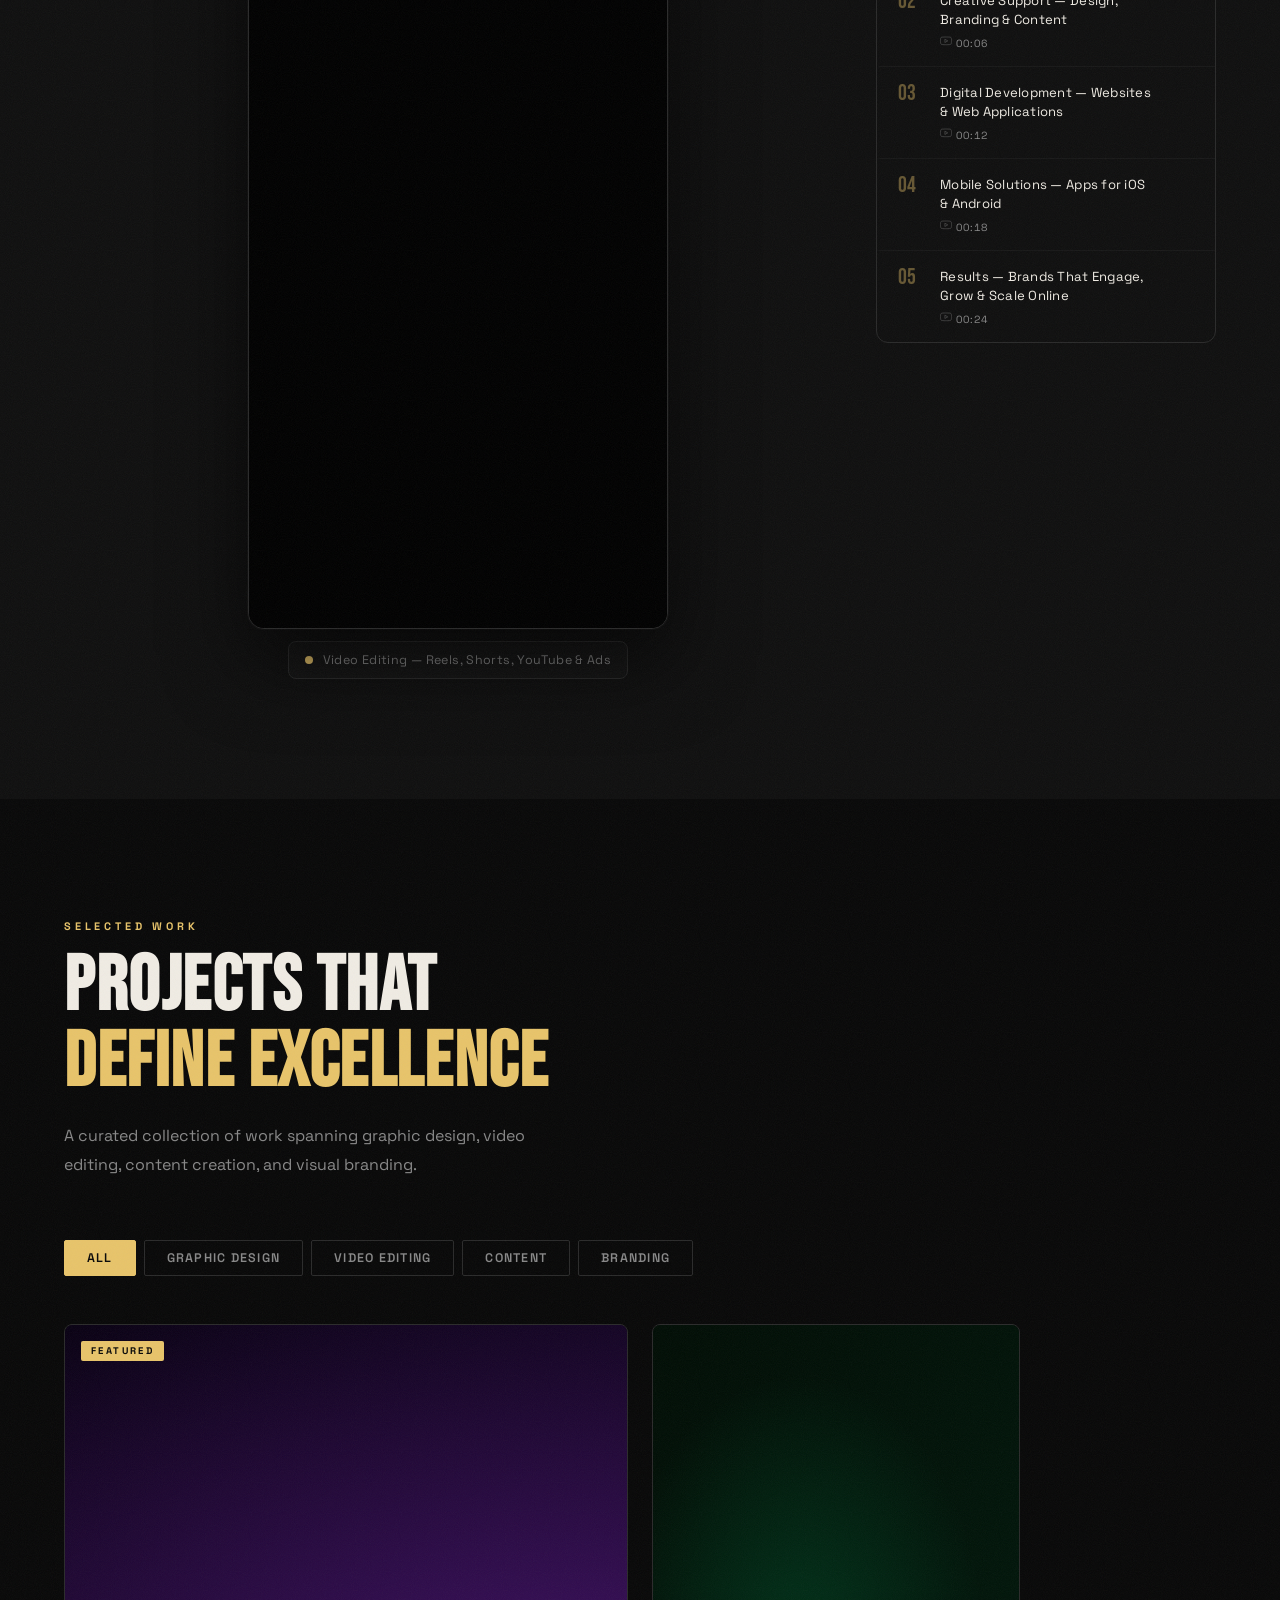
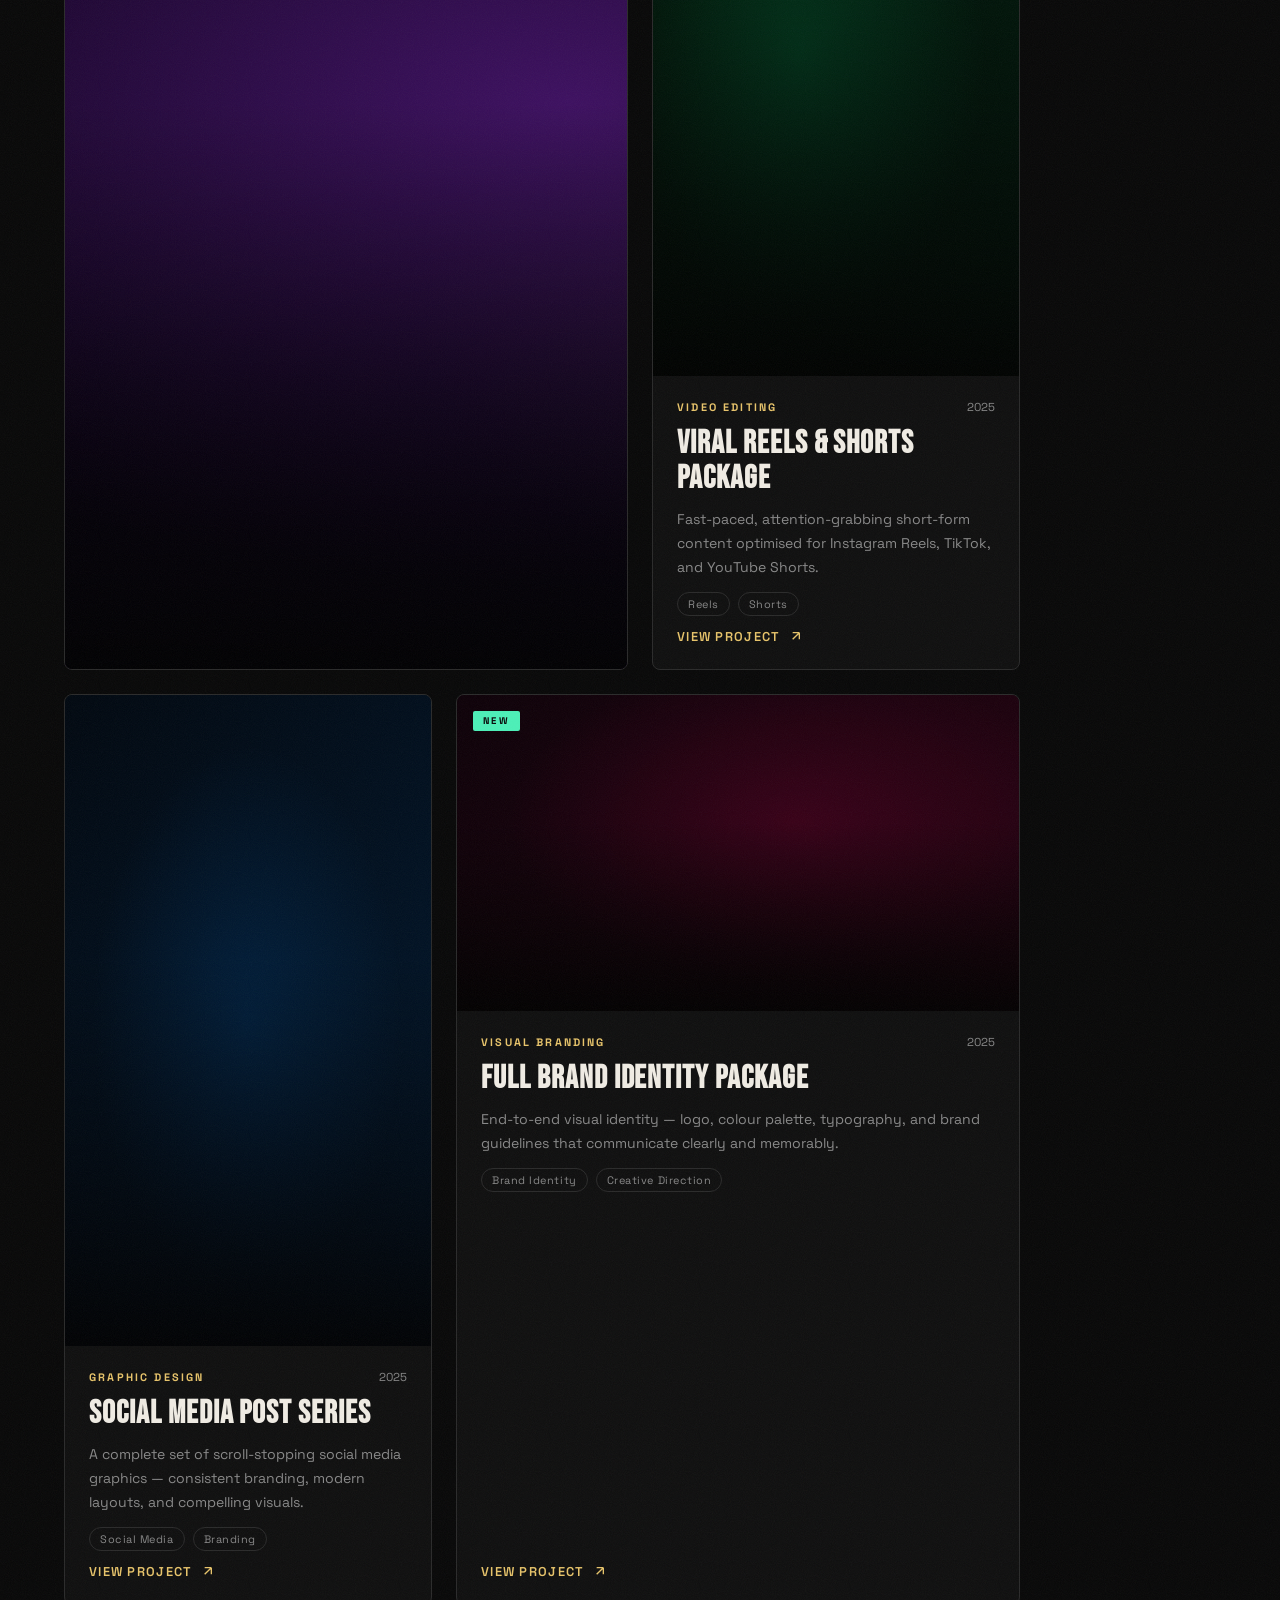
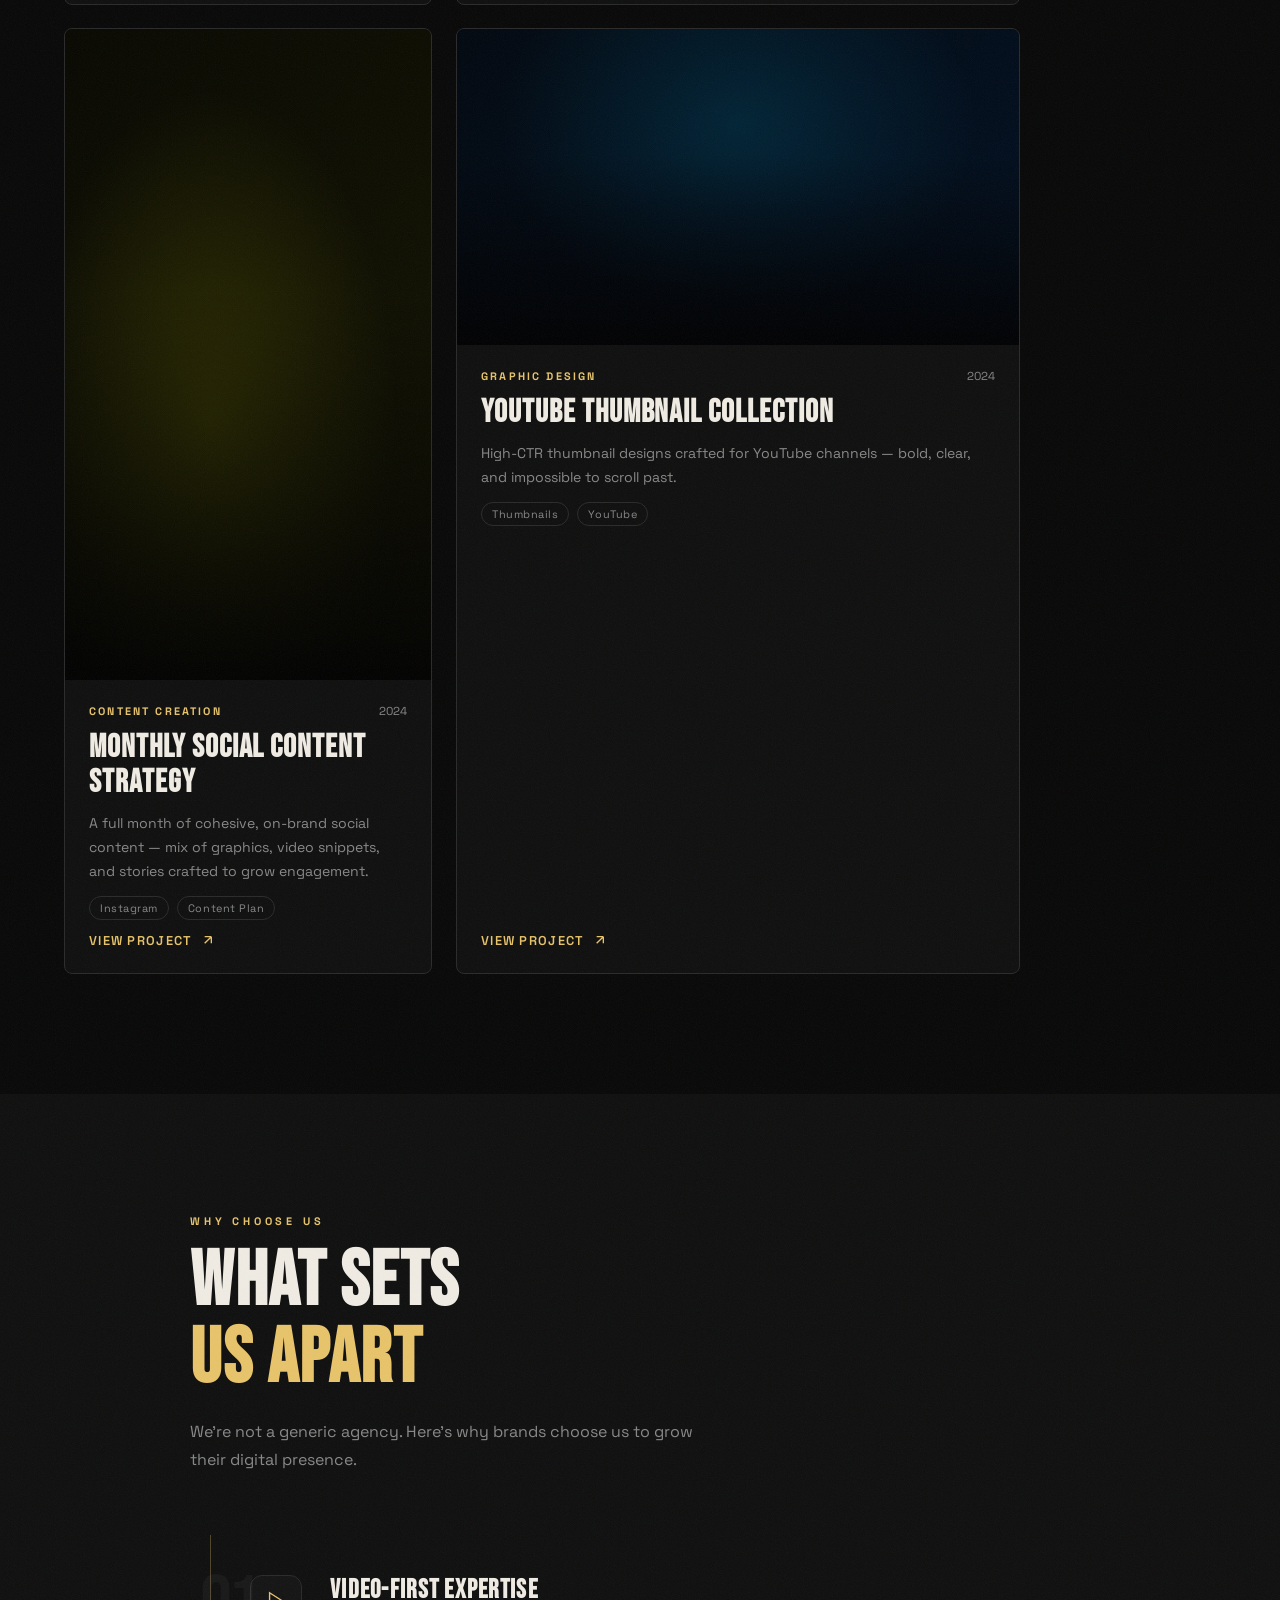
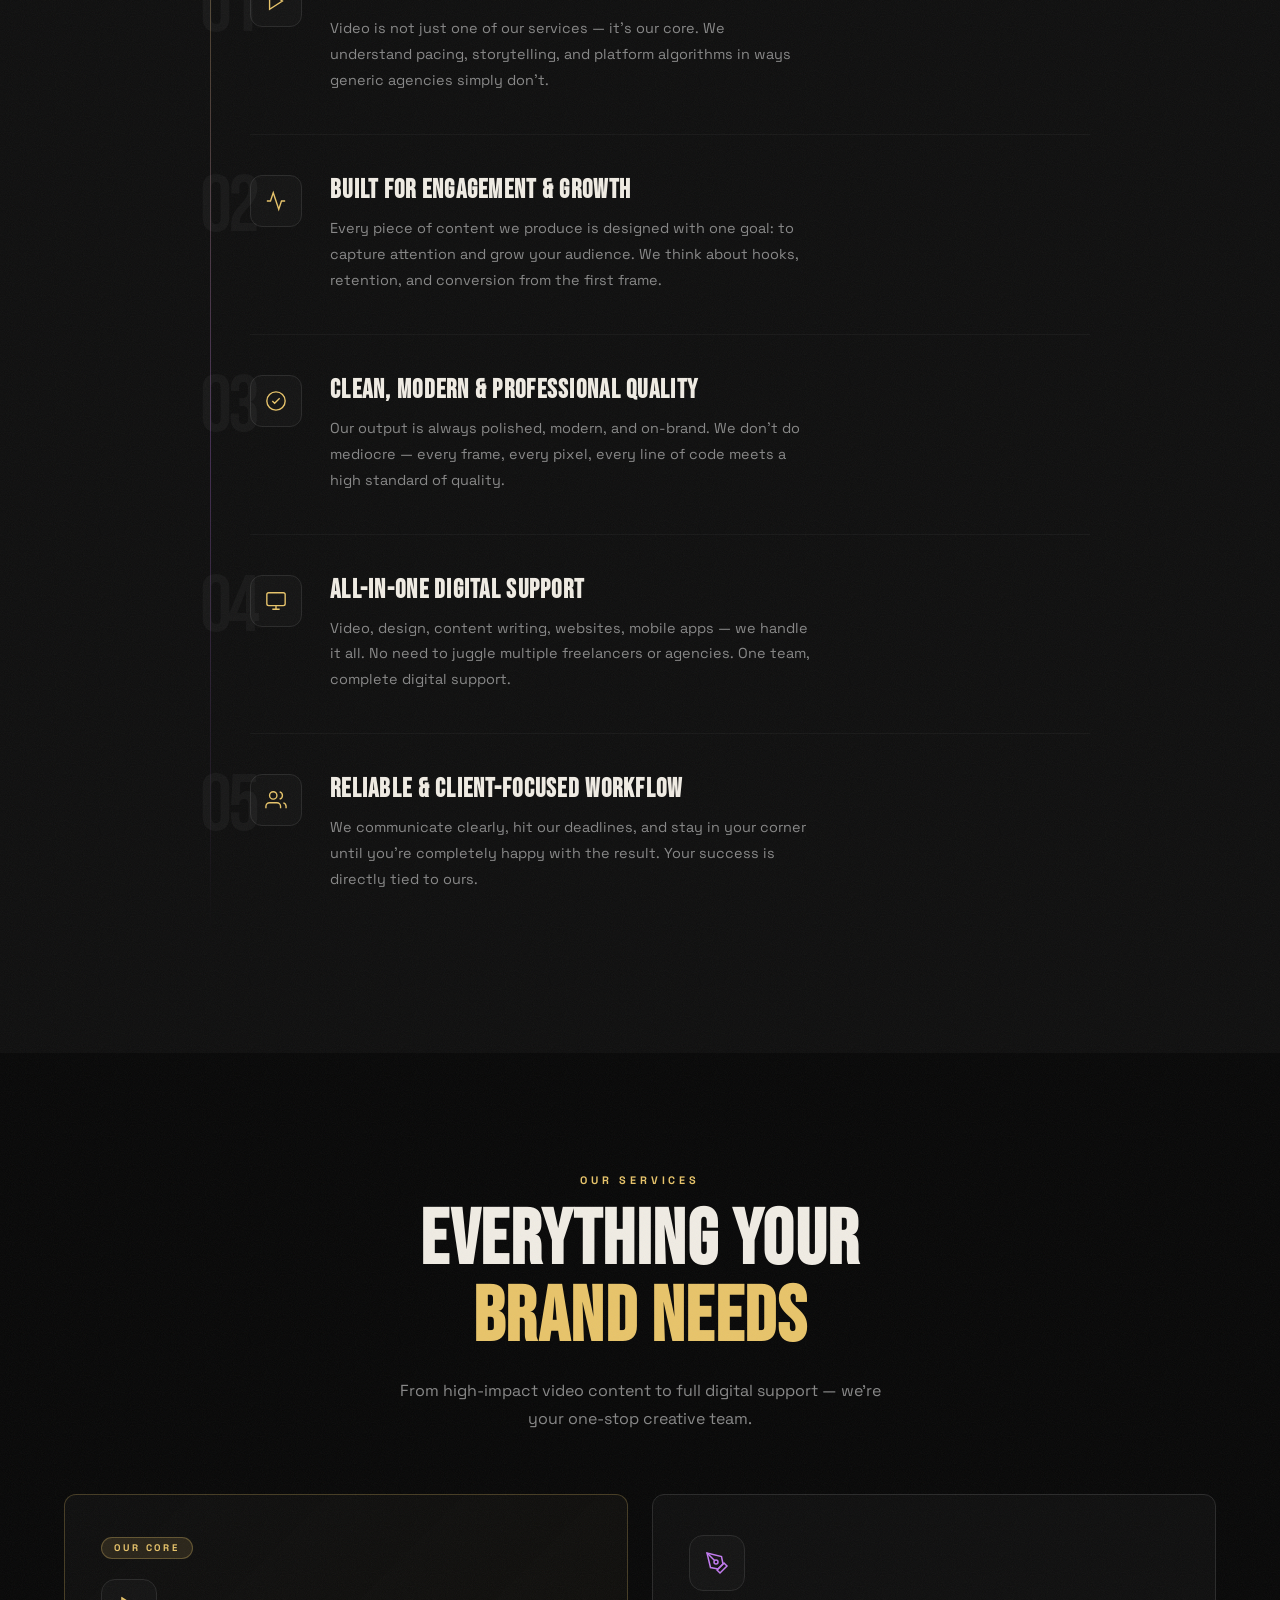
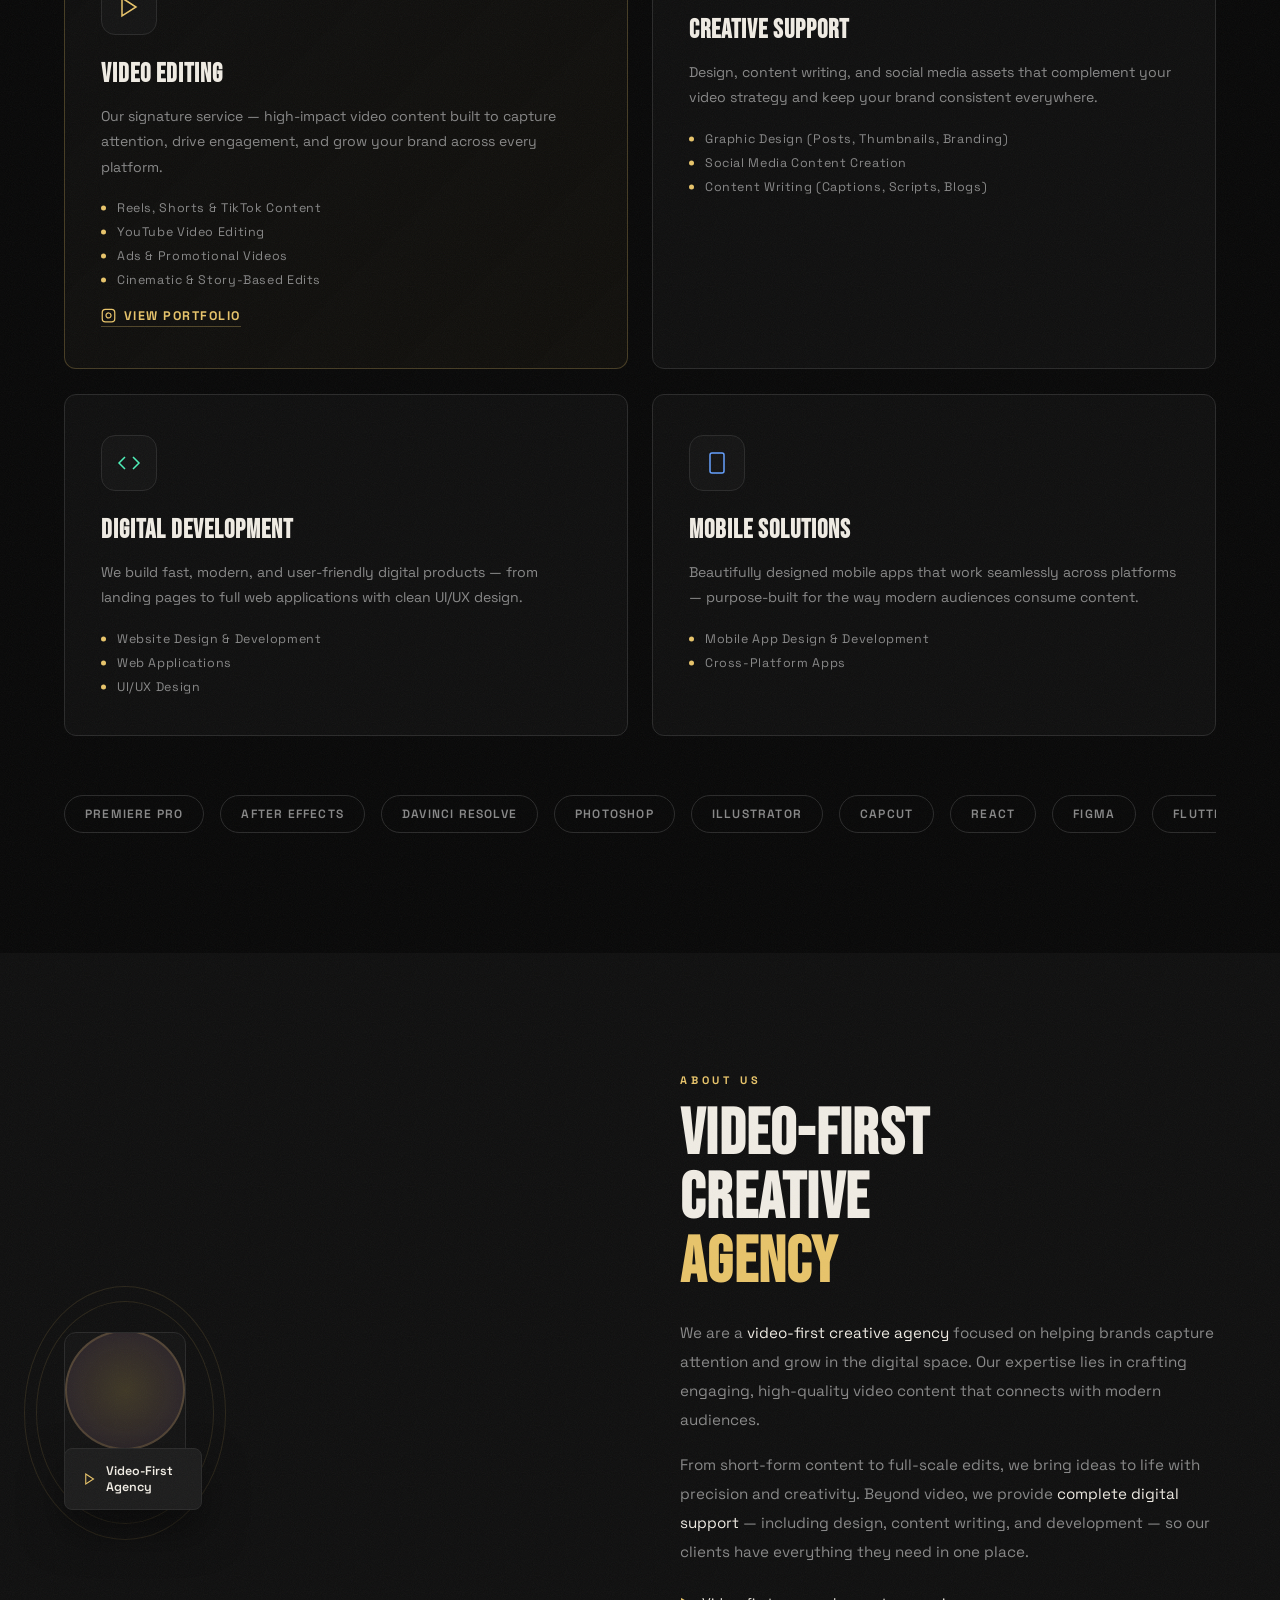
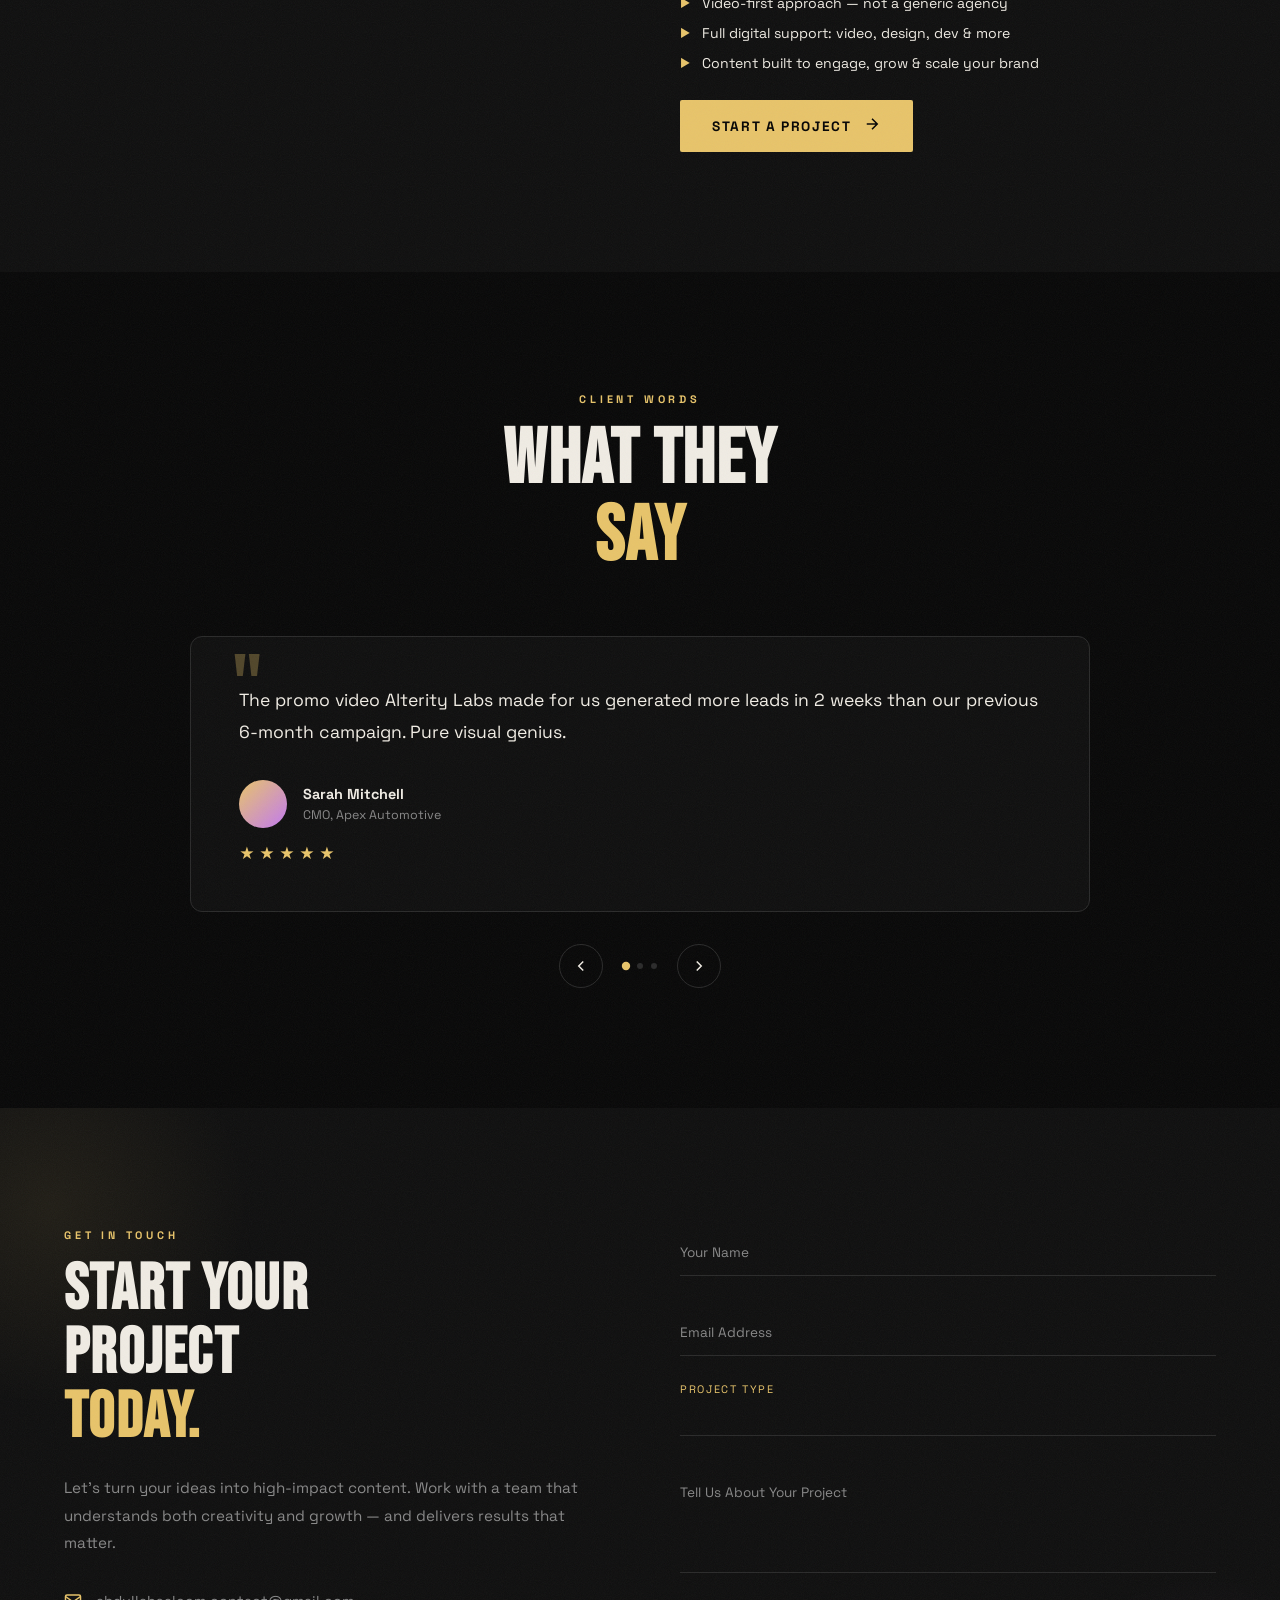
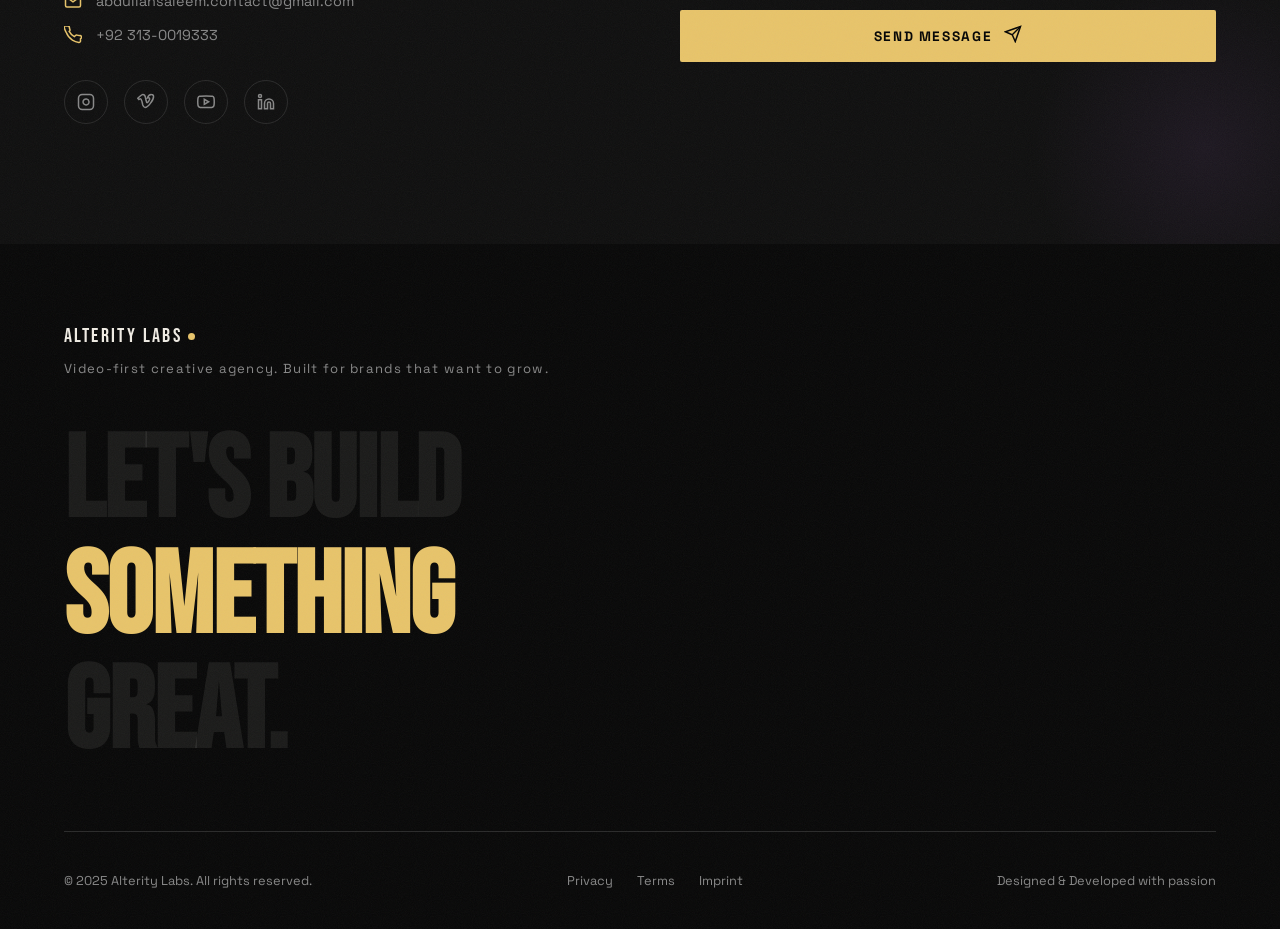
==== commit 2d20779b: "fix(youtube): resolve player error 153, hoist scoping helpers, and bump sw cache" ====
--- a/index.html
+++ b/index.html
@@ -3,6 +3,7 @@
 <head>
   <meta charset="UTF-8" />
   <meta name="viewport" content="width=device-width, initial-scale=1.0" />
+  <meta name="referrer" content="strict-origin-when-cross-origin" />
   <title>Alterity Labs — Video Experts for Brands That Want to Stand Out</title>
   <link rel="stylesheet" href="css/styles.css" />
   <link rel="preconnect" href="https://fonts.googleapis.com" />
@@ -71,9 +72,9 @@
     <canvas class="particles-canvas" id="particlesCanvas"></canvas>
 
     <!-- Glowing orbs -->
-    <div class="orb orb-1"></div>
-    <div class="orb orb-2"></div>
-    <div class="orb orb-3"></div>
+    <div class="orb-wrapper ow-1"><div class="orb orb-1"></div></div>
+    <div class="orb-wrapper ow-2"><div class="orb orb-2"></div></div>
+    <div class="orb-wrapper ow-3"><div class="orb orb-3"></div></div>
 
     <!-- Film strips decoration -->
     <div class="filmstrip filmstrip-left">
@@ -226,6 +227,7 @@
               allowtransparency="true"
               allowfullscreen="true"
               allow="autoplay; encrypted-media; picture-in-picture"
+              referrerpolicy="strict-origin-when-cross-origin"
               title="Instagram Reel Player">
             </iframe>
 
@@ -308,7 +310,7 @@
       <article class="work-card featured" data-category="video" data-animate="card-reveal" data-ig-id="card-1">
         <div class="card-media">
           <div class="card-video-bg bg-1"></div>
-          <iframe class="card-ig-iframe" id="card-iframe-1" src="" frameborder="0" scrolling="no" allowtransparency="true" allowfullscreen="true" allow="autoplay; encrypted-media"></iframe>
+          <iframe class="card-ig-iframe" id="card-iframe-1" src="" frameborder="0" scrolling="no" allowtransparency="true" allowfullscreen="true" allow="autoplay; encrypted-media" referrerpolicy="strict-origin-when-cross-origin"></iframe>
           <div class="card-overlay"></div>
           <div class="card-hover-effect"></div>
           <span class="card-play-btn">
@@ -341,7 +343,7 @@
       <article class="work-card" data-category="video" data-animate="card-reveal" data-ig-id="card-2">
         <div class="card-media">
           <div class="card-video-bg bg-2"></div>
-          <iframe class="card-ig-iframe" id="card-iframe-2" src="" frameborder="0" scrolling="no" allowtransparency="true" allowfullscreen="true" allow="autoplay; encrypted-media"></iframe>
+          <iframe class="card-ig-iframe" id="card-iframe-2" src="" frameborder="0" scrolling="no" allowtransparency="true" allowfullscreen="true" allow="autoplay; encrypted-media" referrerpolicy="strict-origin-when-cross-origin"></iframe>
           <div class="card-overlay"></div>
           <div class="card-hover-effect"></div>
           <span class="card-play-btn">
@@ -368,7 +370,7 @@
       <article class="work-card" data-category="design" data-animate="card-reveal" data-ig-id="card-3">
         <div class="card-media">
           <div class="card-video-bg bg-3"></div>
-          <iframe class="card-ig-iframe" id="card-iframe-3" src="" frameborder="0" scrolling="no" allowtransparency="true" allowfullscreen="true" allow="autoplay; encrypted-media"></iframe>
+          <iframe class="card-ig-iframe" id="card-iframe-3" src="" frameborder="0" scrolling="no" allowtransparency="true" allowfullscreen="true" allow="autoplay; encrypted-media" referrerpolicy="strict-origin-when-cross-origin"></iframe>
           <div class="card-overlay"></div>
           <div class="card-hover-effect"></div>
           <span class="card-play-btn">
@@ -395,7 +397,7 @@
       <article class="work-card" data-category="branding" data-animate="card-reveal" data-ig-id="card-4">
         <div class="card-media">
           <div class="card-video-bg bg-4"></div>
-          <iframe class="card-ig-iframe" id="card-iframe-4" src="" frameborder="0" scrolling="no" allowtransparency="true" allowfullscreen="true" allow="autoplay; encrypted-media"></iframe>
+          <iframe class="card-ig-iframe" id="card-iframe-4" src="" frameborder="0" scrolling="no" allowtransparency="true" allowfullscreen="true" allow="autoplay; encrypted-media" referrerpolicy="strict-origin-when-cross-origin"></iframe>
           <div class="card-overlay"></div>
           <div class="card-hover-effect"></div>
           <span class="card-play-btn">
@@ -423,7 +425,7 @@
       <article class="work-card" data-category="content" data-animate="card-reveal" data-ig-id="card-5">
         <div class="card-media">
           <div class="card-video-bg bg-5"></div>
-          <iframe class="card-ig-iframe" id="card-iframe-5" src="" frameborder="0" scrolling="no" allowtransparency="true" allowfullscreen="true" allow="autoplay; encrypted-media"></iframe>
+          <iframe class="card-ig-iframe" id="card-iframe-5" src="" frameborder="0" scrolling="no" allowtransparency="true" allowfullscreen="true" allow="autoplay; encrypted-media" referrerpolicy="strict-origin-when-cross-origin"></iframe>
           <div class="card-overlay"></div>
           <div class="card-hover-effect"></div>
           <span class="card-play-btn">
@@ -450,7 +452,7 @@
       <article class="work-card" data-category="design" data-animate="card-reveal" data-ig-id="card-6">
         <div class="card-media">
           <div class="card-video-bg bg-6"></div>
-          <iframe class="card-ig-iframe" id="card-iframe-6" src="" frameborder="0" scrolling="no" allowtransparency="true" allowfullscreen="true" allow="autoplay; encrypted-media"></iframe>
+          <iframe class="card-ig-iframe" id="card-iframe-6" src="" frameborder="0" scrolling="no" allowtransparency="true" allowfullscreen="true" allow="autoplay; encrypted-media" referrerpolicy="strict-origin-when-cross-origin"></iframe>
           <div class="card-overlay"></div>
           <div class="card-hover-effect"></div>
           <span class="card-play-btn">
--- a/css/styles.css
+++ b/css/styles.css
@@ -54,6 +54,8 @@
 ══════════════════════════════════════════════════ */
 .cursor {
   position: fixed;
+  top: 0;
+  left: 0;
   width: 10px;
   height: 10px;
   background: var(--accent);
@@ -63,10 +65,12 @@
   transform: translate(-50%, -50%);
   transition: transform 0.1s, width 0.3s var(--ease-out), height 0.3s var(--ease-out);
   mix-blend-mode: difference;
-  will-change: transform;
+  will-change: transform, translate;
 }
 .cursor-follower {
   position: fixed;
+  top: 0;
+  left: 0;
   width: 36px;
   height: 36px;
   border: 1.5px solid rgba(232, 196, 106, 0.5);
@@ -75,10 +79,27 @@
   z-index: 9998;
   transform: translate(-50%, -50%);
   transition: transform 0.12s ease, width 0.4s var(--ease-out), height 0.4s var(--ease-out), opacity 0.3s;
-  will-change: transform;
-}
-body.cursor-hover .cursor { width: 50px; height: 50px; background: transparent; border: 2px solid var(--accent); }
-body.cursor-hover .cursor-follower { opacity: 0; }
+  will-change: transform, translate;
+}
+body.cursor-hover .cursor { 
+  width: 60px; height: 60px; 
+  background: rgba(232, 196, 106, 0.1); 
+  border: 1px solid rgba(232, 196, 106, 0.4); 
+  backdrop-filter: blur(4px);
+  mix-blend-mode: normal;
+}
+body.cursor-hover .cursor::after {
+  content: 'VIEW';
+  position: absolute;
+  top: 50%;
+  left: 50%;
+  transform: translate(-50%, -50%);
+  font-size: 0.5rem;
+  font-weight: 700;
+  letter-spacing: 0.15em;
+  color: var(--accent);
+}
+body.cursor-hover .cursor-follower { opacity: 0; transform: translate(-50%, -50%) scale(0.5); }
 
 /* ══════════════════════════════════════════════════
    LOADER
@@ -137,8 +158,16 @@
   inset: 0;
   z-index: 1;
   pointer-events: none;
-  opacity: 0.04;
-  background-image: url("data:image/svg+xml,%3Csvg viewBox='0 0 512 512' xmlns='http://www.w3.org/2000/svg'%3E%3Cfilter id='noise'%3E%3CfeTurbulence type='fractalNoise' baseFrequency='0.75' numOctaves='4' stitchTiles='stitch'/%3E%3C/filter%3E%3Crect width='100%25' height='100%25' filter='url(%23noise)'/%3E%3C/svg%3E");
+  opacity: 0.05;
+  background-image: url("data:image/svg+xml,%3Csvg viewBox='0 0 200 200' xmlns='http://www.w3.org/2000/svg'%3E%3Cfilter id='noise'%3E%3CfeTurbulence type='fractalNoise' baseFrequency='0.8' numOctaves='3' stitchTiles='stitch'/%3E%3C/filter%3E%3Crect width='100%25' height='100%25' filter='url(%23noise)'/%3E%3C/svg%3E");
+  background-repeat: repeat;
+  background-size: 150px 150px;
+  animation: grain-noise 0.5s steps(2) infinite;
+}
+@keyframes grain-noise {
+  0% { background-position: 0 0; }
+  50% { background-position: 10% 10%; }
+  100% { background-position: -5% 15%; }
 }
 
 /* ══════════════════════════════════════════════════
@@ -156,10 +185,11 @@
   transition: background 0.4s ease, padding 0.4s ease, backdrop-filter 0.4s;
 }
 .nav.scrolled {
-  background: rgba(8, 8, 8, 0.85);
-  backdrop-filter: blur(20px);
+  background: rgba(8, 8, 8, 0.65);
+  backdrop-filter: blur(24px);
+  -webkit-backdrop-filter: blur(24px);
   padding: 14px 5vw;
-  border-bottom: 1px solid rgba(255,255,255,0.05);
+  border-bottom: 1px solid rgba(255,255,255,0.08);
 }
 .nav-logo {
   display: flex;
@@ -322,10 +352,15 @@
 }
 
 /* Glowing orbs */
+.orb-wrapper {
+  position: absolute;
+  inset: 0;
+  pointer-events: none;
+  z-index: 0;
+}
 .orb {
   position: absolute;
   border-radius: 50%;
-  filter: blur(120px);
   pointer-events: none;
   z-index: 0;
 }
@@ -632,14 +667,23 @@
   justify-content: center;
   transition: border-color 0.3s, background 0.3s;
   cursor: pointer;
-  animation: pulse-ring 2.5s ease-in-out infinite;
+  position: relative;
+}
+.vp-play-circle::before {
+  content: '';
+  position: absolute;
+  inset: -2px;
+  border-radius: 50%;
+  border: 2px solid rgba(232,196,106,0.6);
+  animation: gpu-pulse-circle 2.2s ease-out infinite;
+  pointer-events: none;
+}
+@keyframes gpu-pulse-circle {
+  0%   { transform: scale(1); opacity: 0.8; }
+  100% { transform: scale(1.4); opacity: 0; }
 }
 .vp-play-circle:hover { border-color: var(--accent); background: var(--accent); }
 .vp-play-circle svg { width: 28px; height: 28px; margin-left: 4px; }
-@keyframes pulse-ring {
-  0%,100%{box-shadow:0 0 0 0 rgba(232,196,106,0.4)}
-  50%{box-shadow:0 0 0 20px rgba(232,196,106,0)}
-}
 .vp-label {
   font-size: 0.7rem;
   letter-spacing: 0.35em;
@@ -1001,14 +1045,15 @@
 /* Work grid */
 .work-grid {
   display: grid;
-  grid-template-columns: repeat(3, 1fr);
+  grid-template-columns: repeat(12, 1fr);
+  grid-auto-flow: dense;
   gap: 24px;
   max-width: 1400px;
 }
 .work-card.featured {
-  grid-column: span 3;
+  grid-column: span 12;
   display: grid;
-  grid-template-columns: 1fr 1fr;
+  grid-template-columns: 1.2fr 1fr;
   gap: 0;
   border-radius: 8px;
   overflow: hidden;
@@ -1022,12 +1067,25 @@
   transition: border-color 0.4s, transform 0.4s var(--ease-out);
   display: flex;
   flex-direction: column;
+  grid-column: span 6; /* Default width */
+}
+.work-card[data-ratio="portrait"] {
+  grid-column: span 4;
+}
+.work-card[data-ratio="landscape"] {
+  grid-column: span 6;
 }
 .work-card:not(.featured):hover { border-color: var(--accent); transform: translateY(-6px); }
 .card-media {
   position: relative;
-  aspect-ratio: 16/10;
-  overflow: hidden;
+  aspect-ratio: 16/9; /* Default */
+  overflow: hidden;
+}
+.work-card[data-ratio="portrait"] .card-media {
+  aspect-ratio: 9/16;
+}
+.work-card[data-ratio="landscape"] .card-media {
+  aspect-ratio: 16/9;
 }
 .featured .card-media { aspect-ratio: unset; height: 100%; min-height: 380px; }
 .card-video-bg {
@@ -1057,12 +1115,11 @@
 /* ── Card Instagram iframe background player ─────── */
 .card-ig-iframe {
   position: absolute;
-  /* Centre a portrait reel inside landscape card */
-  top: 50%;
-  left: 50%;
-  width: 180%;        /* oversized so reel fills width */
-  height: 180%;
-  transform: translate(-50%, -50%) scale(1);
+  top: 0;
+  left: 0;
+  width: 100%;
+  height: 100%;
+  transform: none;
   border: none;
   pointer-events: none;   /* block pause-on-click */
   z-index: 1;
@@ -1732,24 +1789,10 @@
    BEAUTIFUL ANIMATIONS — GPU-safe (transform+opacity only)
 ══════════════════════════════════════════════════ */
 
-/* ── Hero accent word: continuous glow pulse ────── */
-@keyframes accent-glow {
-  0%, 100% {
-    text-shadow: 0 0 20px rgba(232,196,106,0.25),
-                 0 0 60px rgba(232,196,106,0.0);
-  }
-  50% {
-    text-shadow: 0 0 30px rgba(232,196,106,0.55),
-                 0 0 80px rgba(232,196,106,0.2),
-                 0 0 140px rgba(232,196,106,0.08);
-  }
-}
+/* ── Hero accent word: static glow instead of animation ────── */
 .accent-word {
-  animation: accent-glow 3s ease-in-out infinite;
-  will-change: auto;
-  backface-visibility: visible;
-  transform: none;
-  -webkit-transform: none;
+  text-shadow: 0 0 20px rgba(232,196,106,0.3);
+  color: var(--accent);
 }
 
 /* ── Hero eyebrow shimmer ───────────────────────── */
@@ -1768,40 +1811,49 @@
 .scroll-line { animation: scroll-bounce 2s ease-in-out infinite !important; }
 
 /* ── CTA primary button pulse ring ─────────────── */
-@keyframes btn-ring {
-  0%   { box-shadow: 0 0 0 0   rgba(232,196,106,0.35); }
-  70%  { box-shadow: 0 0 0 14px rgba(232,196,106,0);   }
-  100% { box-shadow: 0 0 0 0   rgba(232,196,106,0);    }
-}
-.btn-primary { animation: btn-ring 2.8s ease-out infinite; }
+.btn-primary::before {
+  content: '';
+  position: absolute;
+  inset: -1px;
+  border-radius: 2px;
+  border: 1px solid rgba(232,196,106,0.5);
+  animation: gpu-pulse-btn 2.8s ease-out infinite;
+  pointer-events: none;
+}
+@keyframes gpu-pulse-btn {
+  0%   { transform: scale(1); opacity: 0.8; }
+  100% { transform: scale(1.1); opacity: 0; }
+}
 .btn-primary:hover { animation: none; }
 
 /* ── Work cards: smooth lift + accent glow border ─ */
 .work-card {
   will-change: transform;
-  transition: transform 0.5s cubic-bezier(0.16,1,0.3,1),
-              border-color 0.4s ease,
-              box-shadow 0.5s ease;
+  transition: transform 0.6s cubic-bezier(0.16,1,0.3,1),
+              border-color 0.5s ease,
+              box-shadow 0.6s cubic-bezier(0.16,1,0.3,1);
 }
 .work-card:hover {
-  border-color: rgba(232,196,106,0.45);
-  box-shadow: 0 28px 70px rgba(0,0,0,0.55),
-              0 0 0 1px rgba(232,196,106,0.15),
-              0 0 40px rgba(232,196,106,0.06);
+  border-color: rgba(232,196,106,0.6);
+  box-shadow: 0 32px 80px rgba(0,0,0,0.7),
+              0 0 0 1px rgba(232,196,106,0.3) inset,
+              0 0 60px rgba(232,196,106,0.12),
+              0 12px 24px rgba(232,196,106,0.08);
 }
 
 /* ── Service cards: border glow + slide-up ──────── */
 .service-card {
   will-change: transform, opacity;
-  transition: transform 0.45s cubic-bezier(0.16,1,0.3,1),
-              border-color 0.4s ease,
-              box-shadow 0.45s ease;
+  transition: transform 0.5s cubic-bezier(0.16,1,0.3,1),
+              border-color 0.5s ease,
+              box-shadow 0.5s ease;
 }
 .service-card:hover {
   transform: translateY(-8px);
-  border-color: rgba(232,196,106,0.3);
-  box-shadow: 0 24px 60px rgba(0,0,0,0.45),
-              0 0 40px rgba(232,196,106,0.07);
+  border-color: rgba(232,196,106,0.5);
+  box-shadow: 0 32px 80px rgba(0,0,0,0.6),
+              0 0 0 1px rgba(232,196,106,0.2) inset,
+              0 0 50px rgba(232,196,106,0.1);
 }
 .service-card:nth-child(1) { transition-delay: 0s;    }
 .service-card:nth-child(2) { transition-delay: 0.06s; }
@@ -1914,13 +1966,7 @@
 }
 .scan-line { animation: scan-smooth 3.5s ease-in-out infinite; }
 
-/* ── VFX play circle pulse ───────────────────────── */
-@keyframes play-circle-pulse {
-  0%   { box-shadow: 0 0 0 0   rgba(232,196,106,0.5); }
-  70%  { box-shadow: 0 0 0 22px rgba(232,196,106,0);  }
-  100% { box-shadow: 0 0 0 0   rgba(232,196,106,0);   }
-}
-.vp-play-circle { animation: play-circle-pulse 2.2s ease-out infinite; }
+
 
 /* ── Scroll reveal: smoother easing ─────────────── */
 [data-animate="fade-up"]    { transition: opacity 0.75s cubic-bezier(0.16,1,0.3,1), transform 0.75s cubic-bezier(0.16,1,0.3,1); }
@@ -1933,8 +1979,10 @@
    RESPONSIVE
 ══════════════════════════════════════════════════ */
 @media (max-width: 1024px) {
-  .work-grid { grid-template-columns: repeat(2, 1fr); }
-  .work-card.featured { grid-column: span 2; grid-template-columns: 1fr; }
+  .work-grid { grid-template-columns: repeat(6, 1fr); }
+  .work-card.featured { grid-column: span 6; grid-template-columns: 1fr; }
+  .work-card[data-ratio="portrait"] { grid-column: span 3; }
+  .work-card[data-ratio="landscape"], .work-card { grid-column: span 6; }
   .featured .card-media { min-height: 260px; }
   .skills-grid { grid-template-columns: repeat(3, 1fr); }
   .about-container { grid-template-columns: 1fr; gap: 60px; }
@@ -1946,7 +1994,12 @@
   .nav-links, .nav-cta { display: none; }
   .burger { display: flex; }
   .work-grid { grid-template-columns: 1fr; }
-  .work-card.featured { grid-column: span 1; }
+  .work-card.featured { grid-column: span 1 !important; }
+  .work-card[data-ratio="portrait"],
+  .work-card[data-ratio="landscape"],
+  .work-card {
+    grid-column: span 1 !important;
+  }
   .skills-grid { grid-template-columns: repeat(2, 1fr); }
   .hero-stats { gap: 24px; }
   .filmstrip { display: none; }
@@ -2040,8 +2093,11 @@
 .ig-modal-box {
   position: relative;
   z-index: 1;
-  background: var(--dark-2);
-  border: 1px solid var(--mid);
+  background: rgba(15, 15, 15, 0.75);
+  backdrop-filter: blur(30px);
+  -webkit-backdrop-filter: blur(30px);
+  border: 1px solid rgba(255,255,255,0.08);
+  box-shadow: 0 40px 100px rgba(0,0,0,0.8), 0 0 0 1px rgba(255,255,255,0.02) inset;
   border-radius: 16px;
   padding: 40px 24px 24px;
   width: 100%;
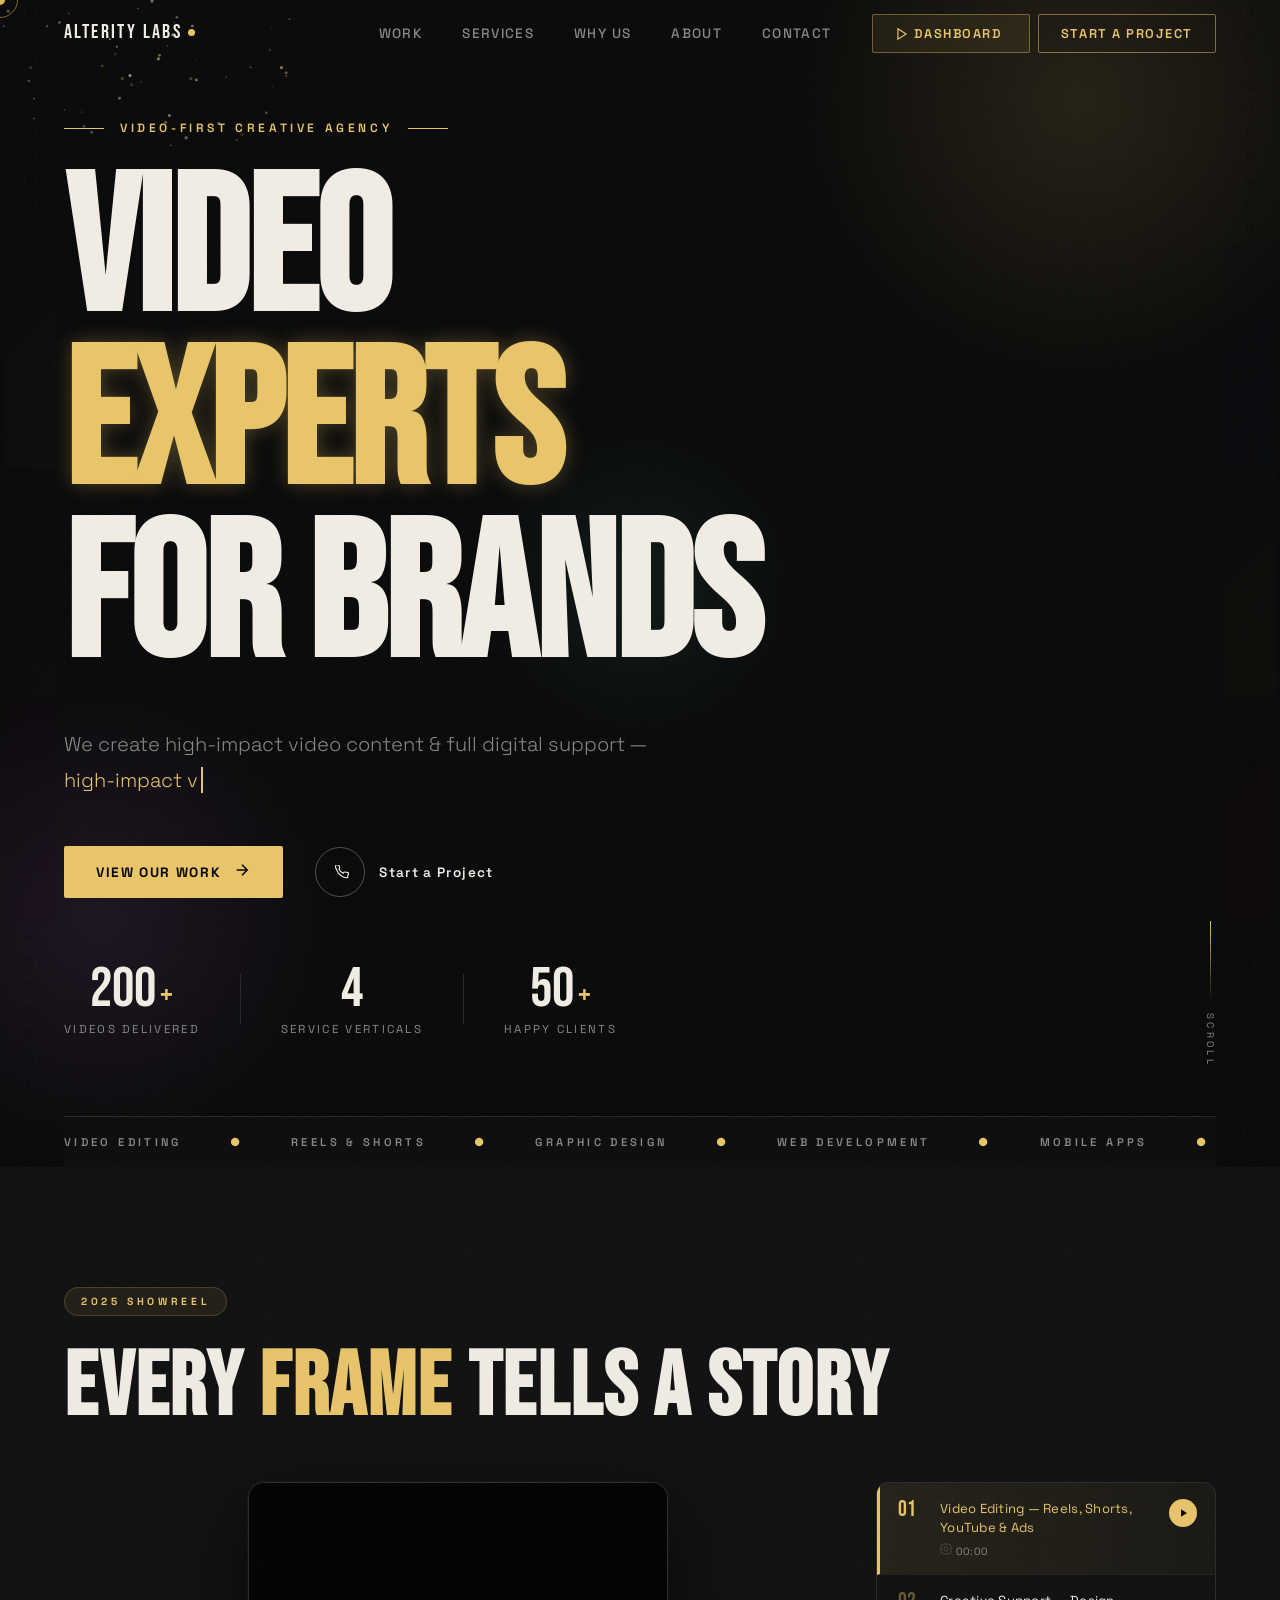
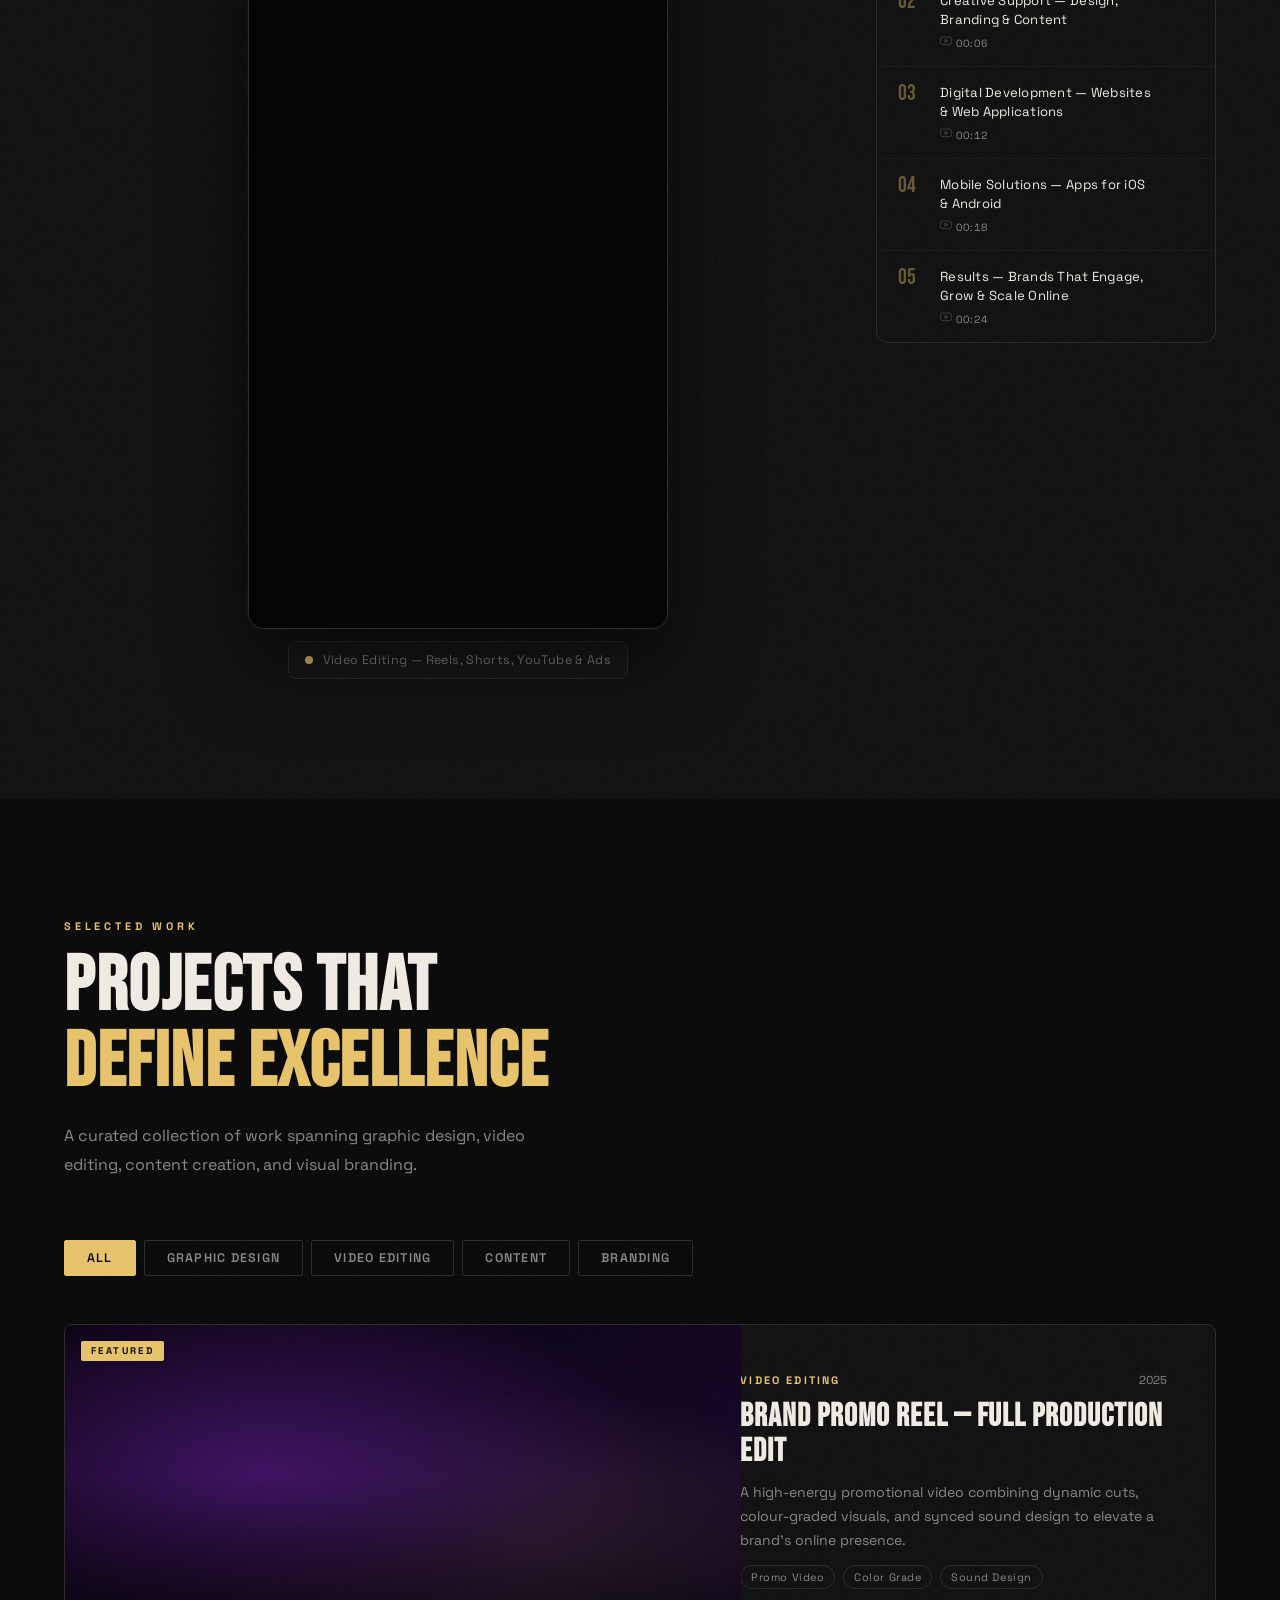
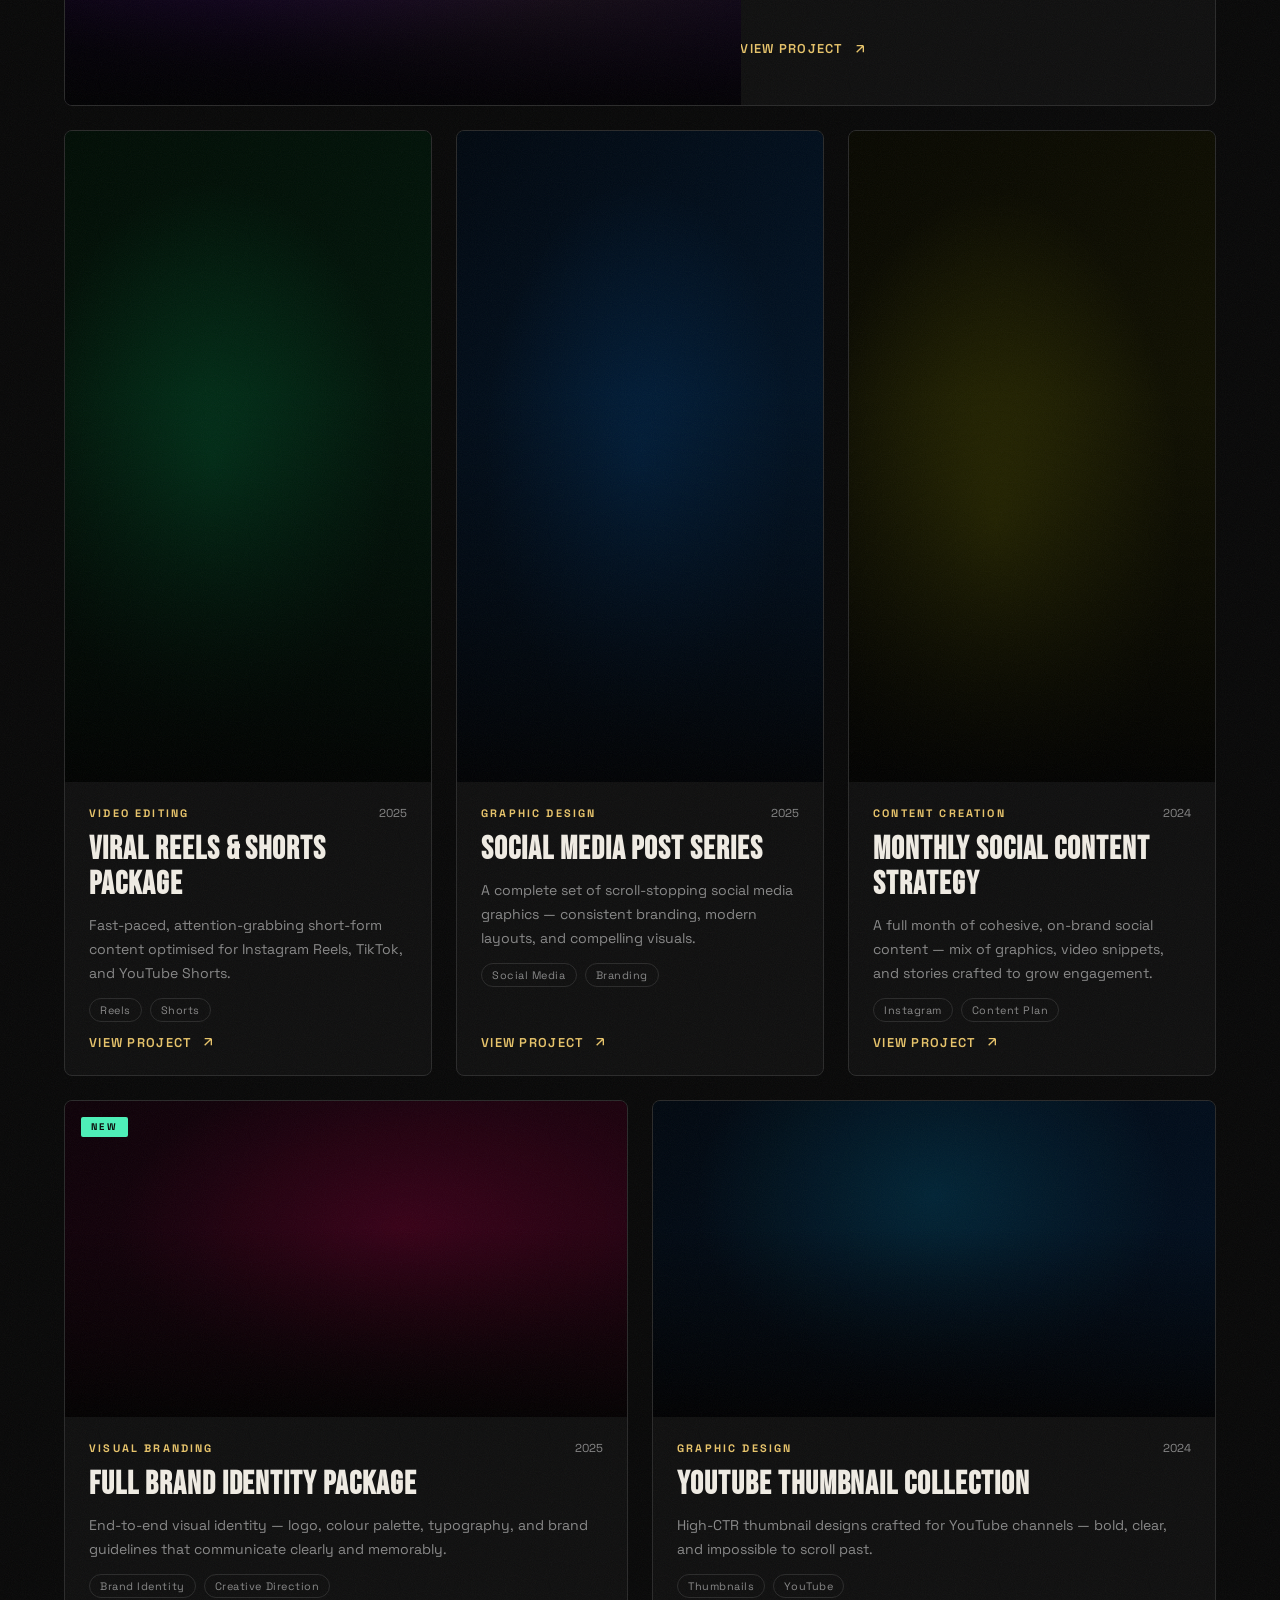
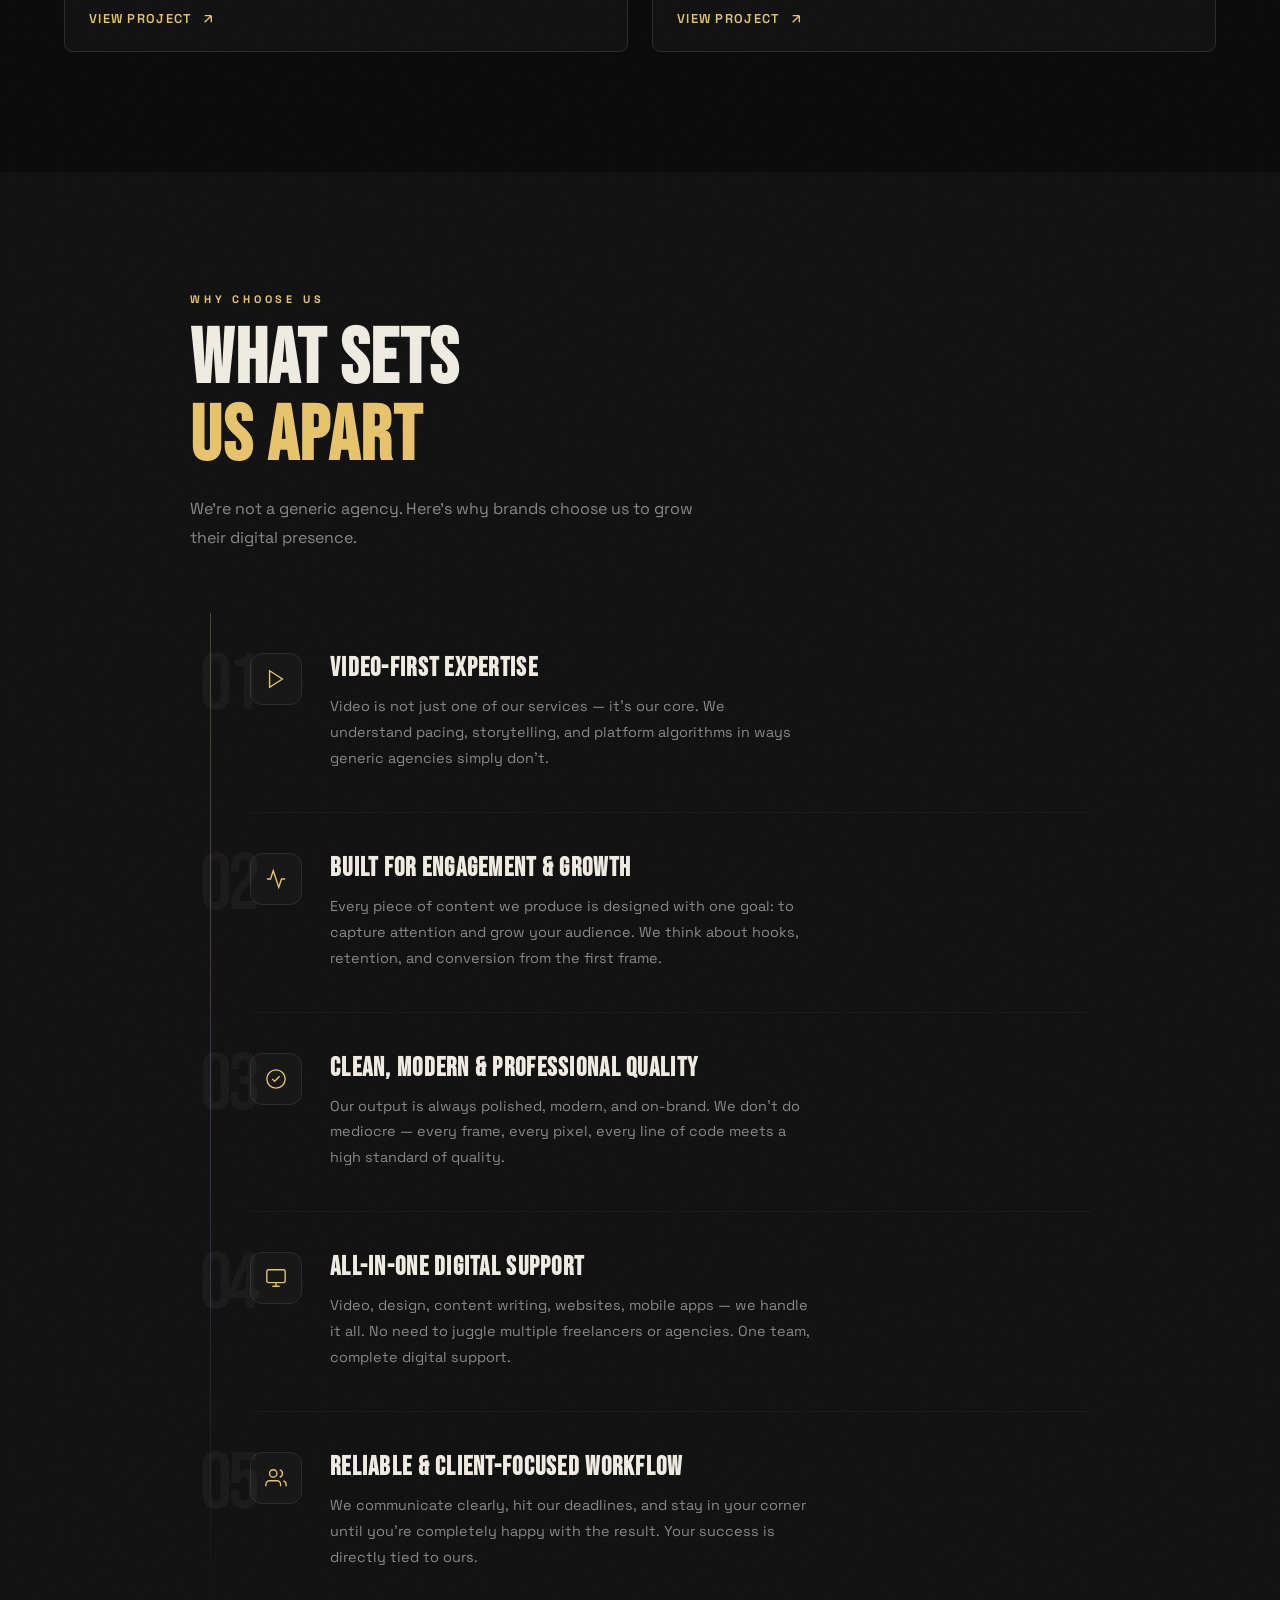
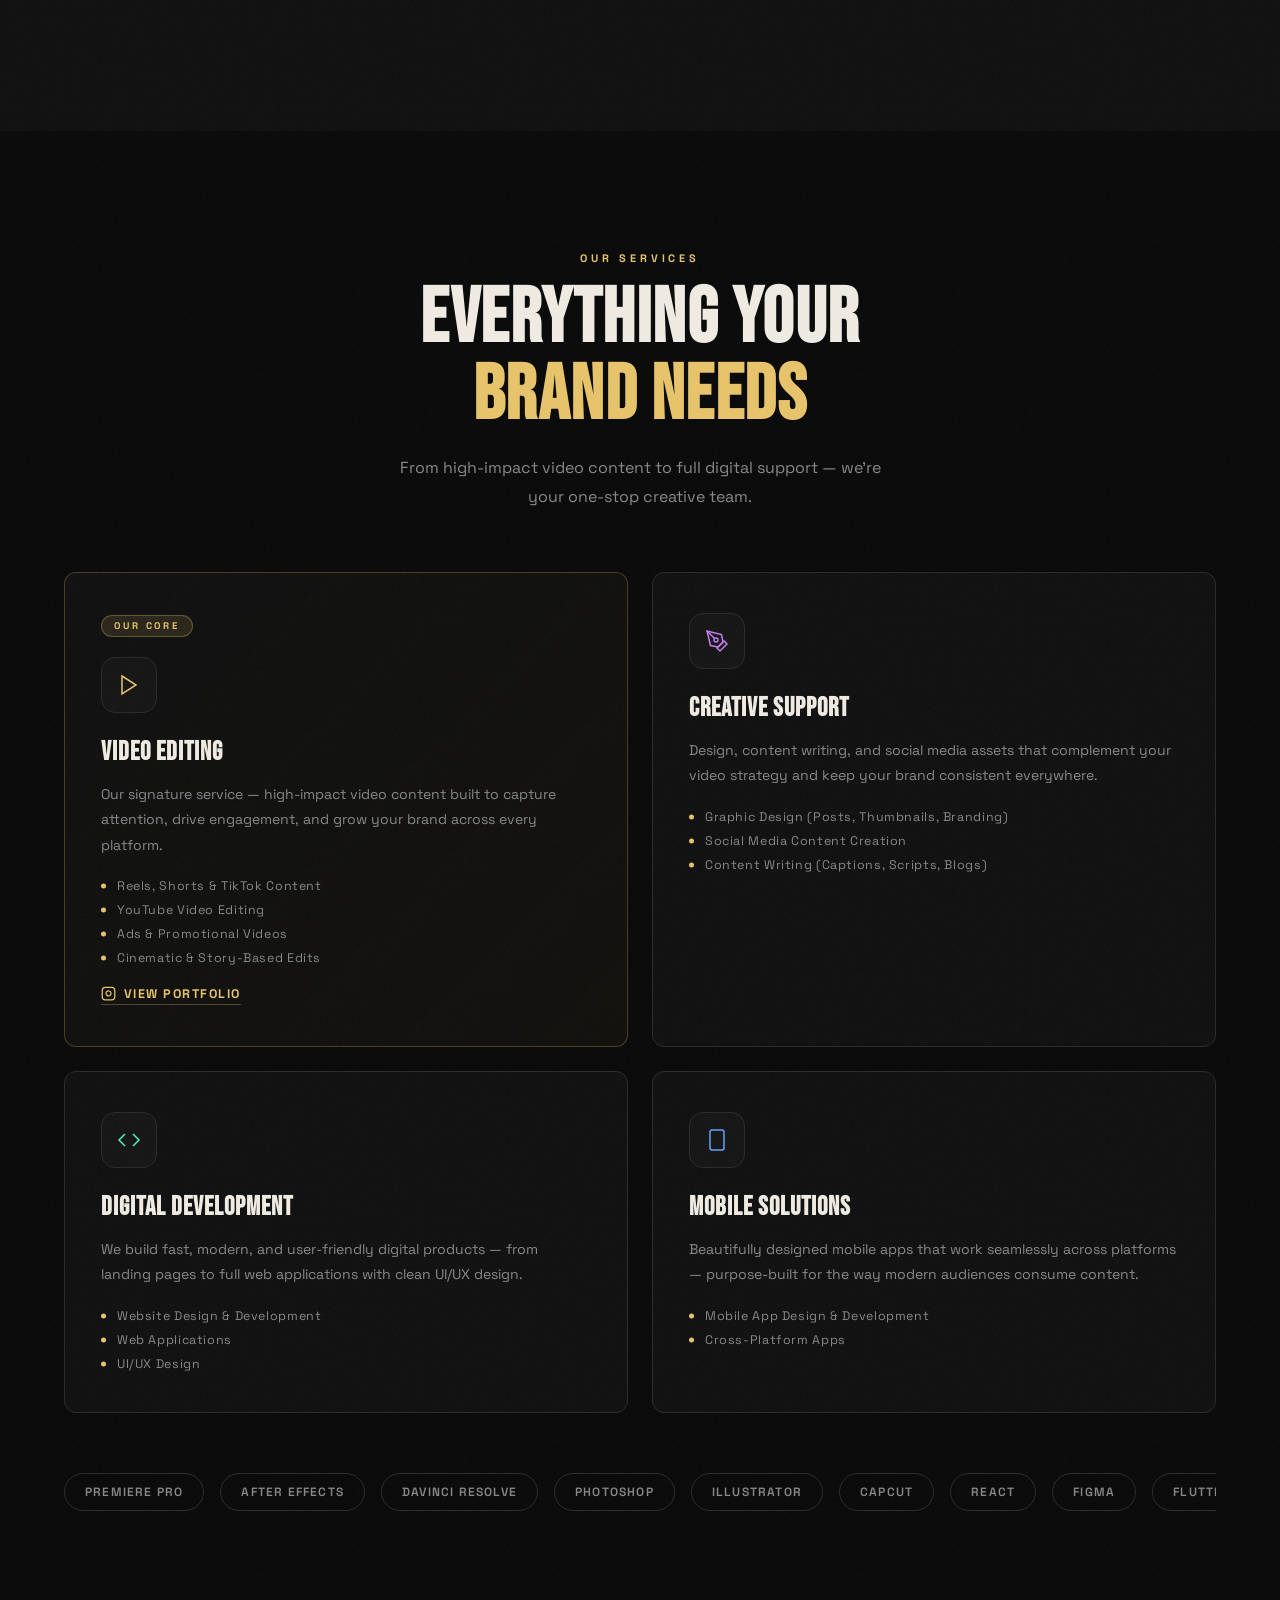
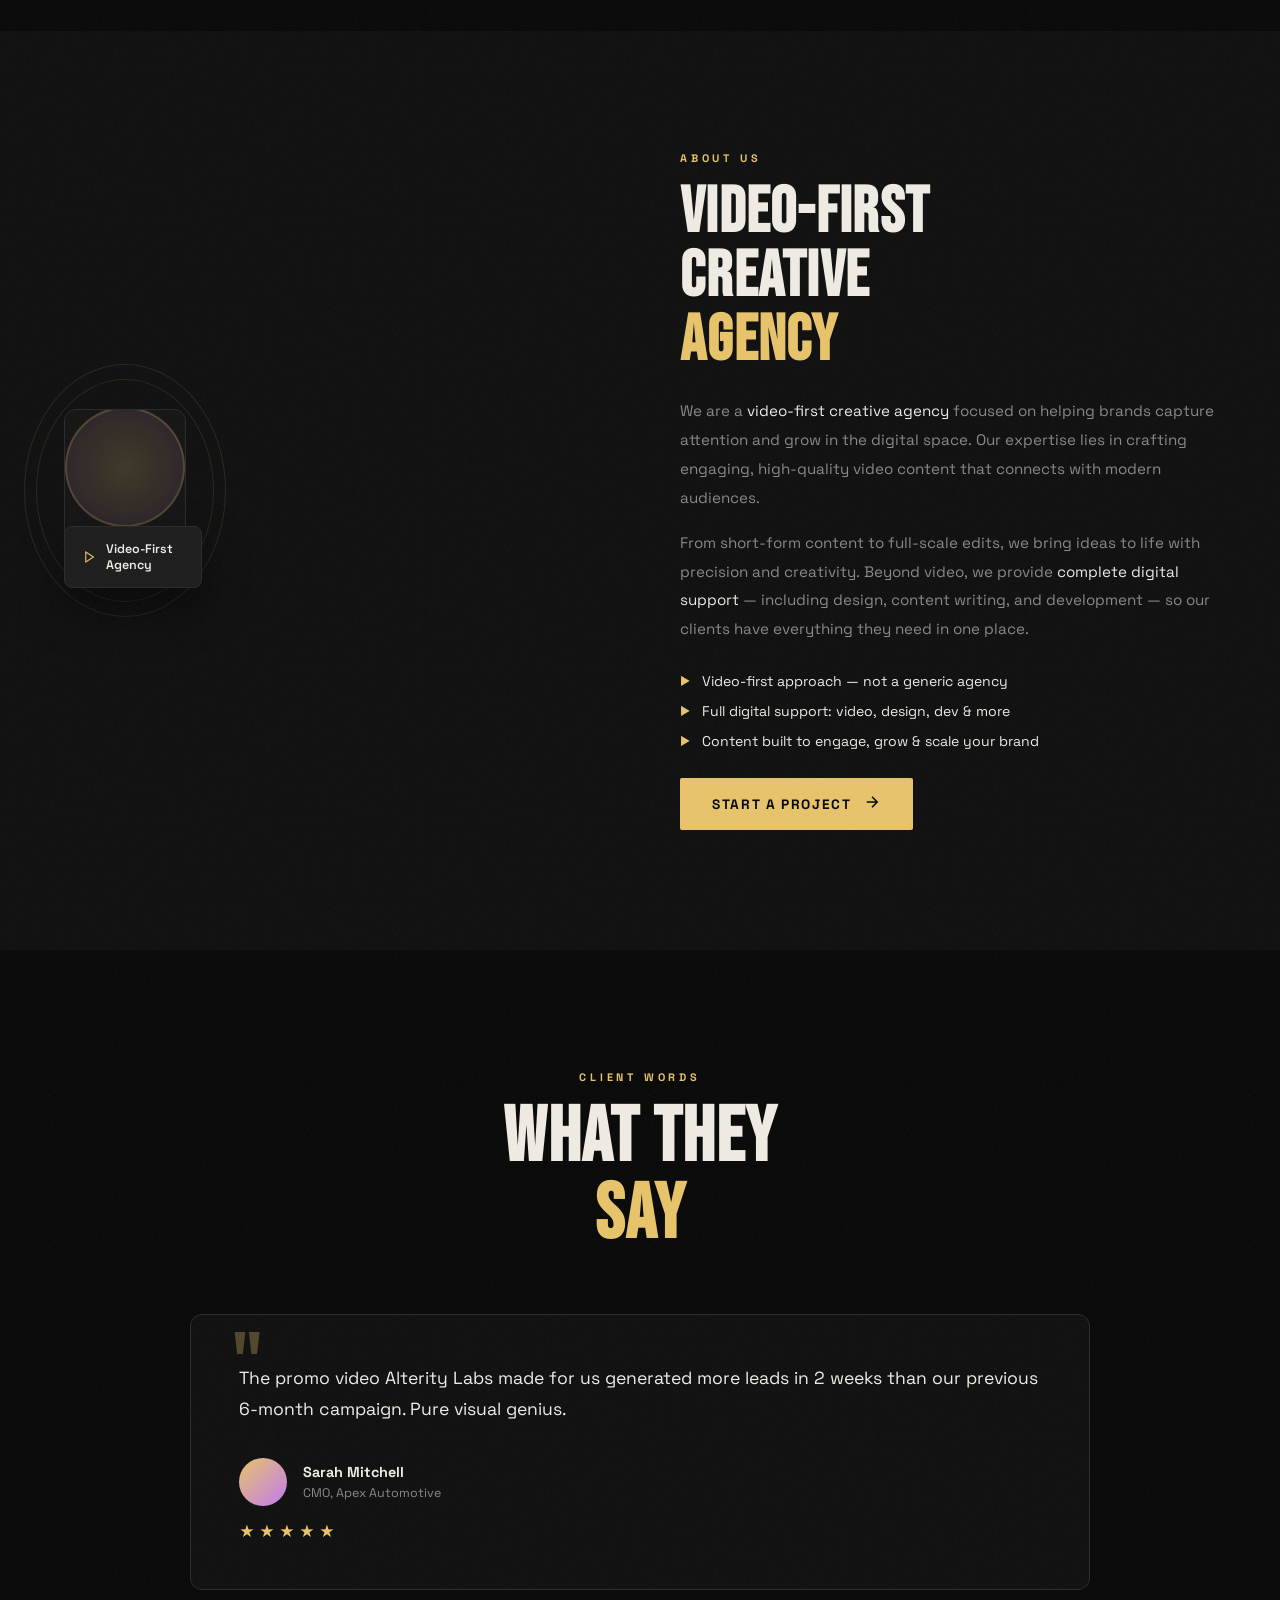
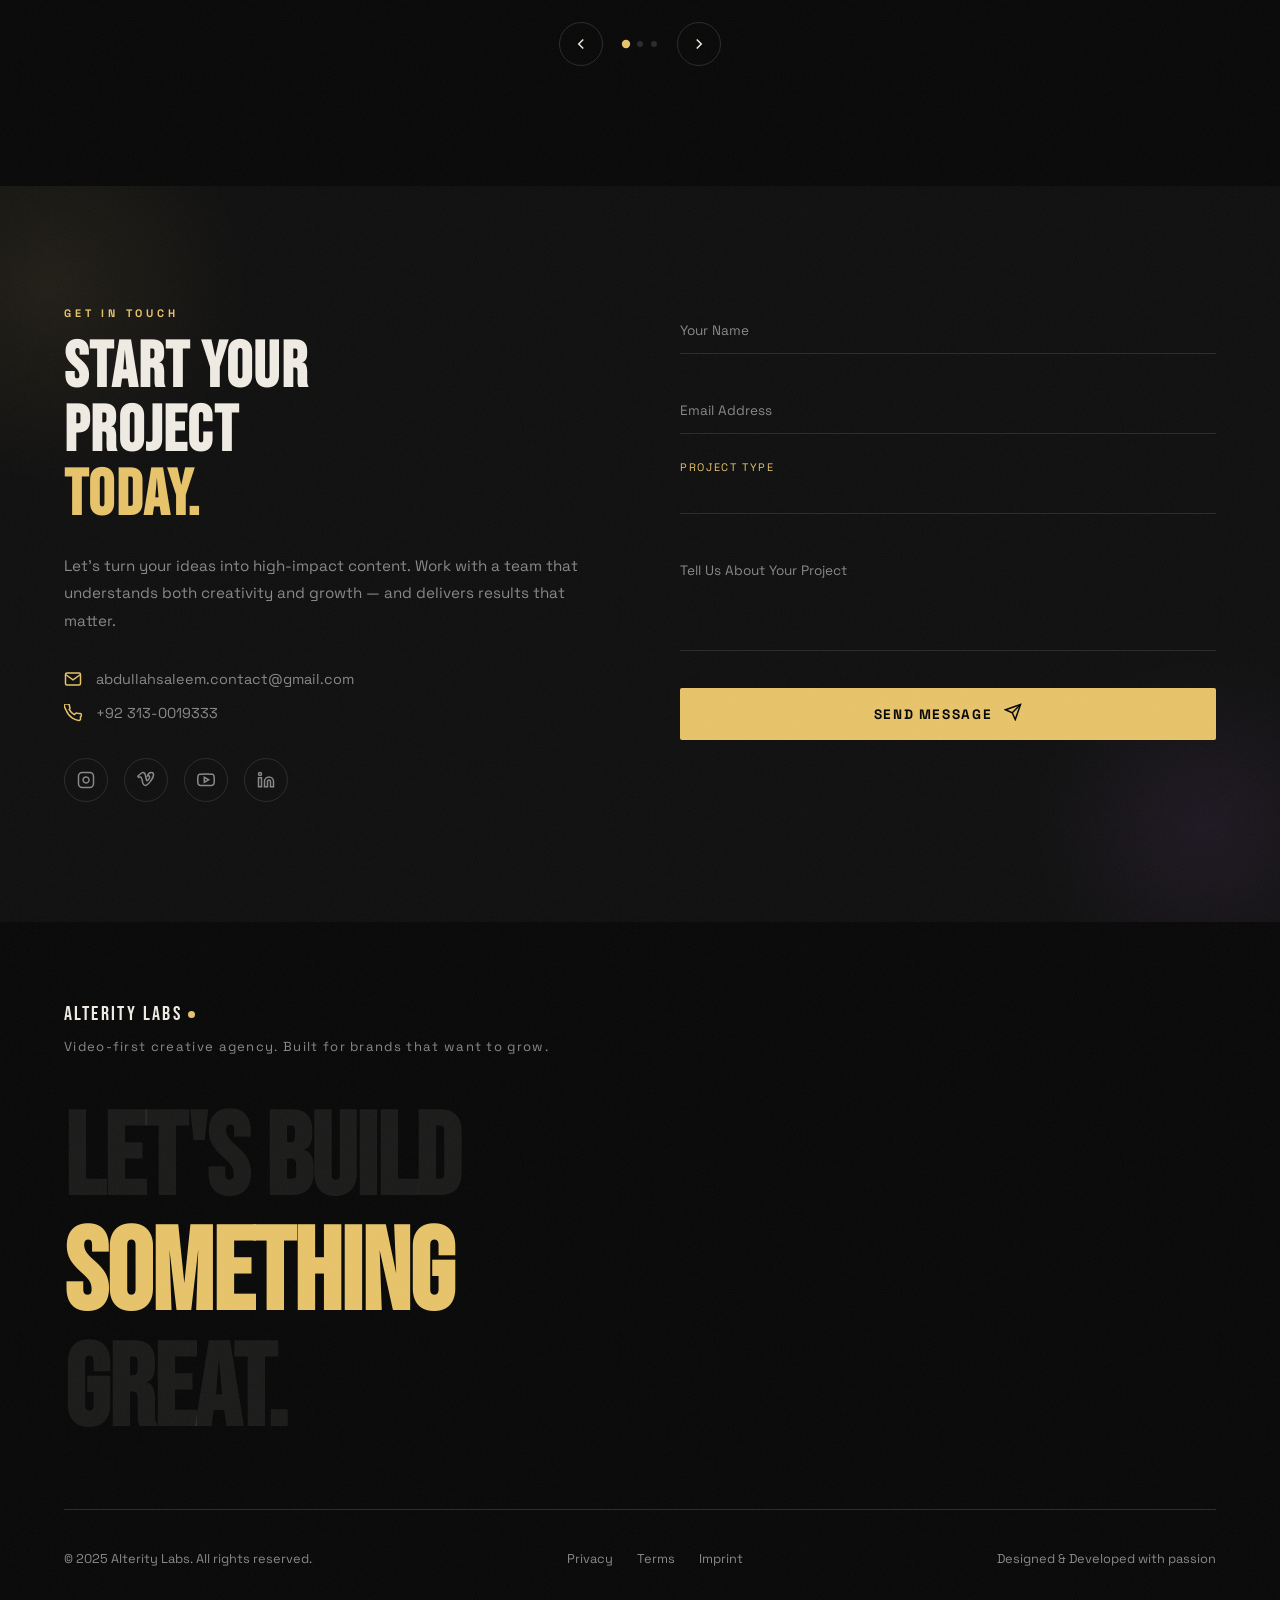
==== commit 6aa46edd: "Fix YouTube embeds on local file protocol (Error 153) and improve bento filtering responsive layout" ====
--- a/index.html
+++ b/index.html
@@ -307,7 +307,7 @@
     <div class="work-grid" id="workGrid">
 
       <!-- Project Card 1 — FEATURED -->
-      <article class="work-card featured" data-category="video" data-animate="card-reveal" data-ig-id="card-1">
+      <article class="work-card featured" data-category="video" data-ratio="landscape" data-animate="card-reveal" data-ig-id="card-1">
         <div class="card-media">
           <div class="card-video-bg bg-1"></div>
           <iframe class="card-ig-iframe" id="card-iframe-1" src="" frameborder="0" scrolling="no" allowtransparency="true" allowfullscreen="true" allow="autoplay; encrypted-media" referrerpolicy="strict-origin-when-cross-origin"></iframe>
@@ -340,7 +340,7 @@
       </article>
 
       <!-- Project Card 2 -->
-      <article class="work-card" data-category="video" data-animate="card-reveal" data-ig-id="card-2">
+      <article class="work-card" data-category="video" data-ratio="portrait" data-animate="card-reveal" data-ig-id="card-2">
         <div class="card-media">
           <div class="card-video-bg bg-2"></div>
           <iframe class="card-ig-iframe" id="card-iframe-2" src="" frameborder="0" scrolling="no" allowtransparency="true" allowfullscreen="true" allow="autoplay; encrypted-media" referrerpolicy="strict-origin-when-cross-origin"></iframe>
@@ -367,7 +367,7 @@
       </article>
 
       <!-- Project Card 3 -->
-      <article class="work-card" data-category="design" data-animate="card-reveal" data-ig-id="card-3">
+      <article class="work-card" data-category="design" data-ratio="portrait" data-animate="card-reveal" data-ig-id="card-3">
         <div class="card-media">
           <div class="card-video-bg bg-3"></div>
           <iframe class="card-ig-iframe" id="card-iframe-3" src="" frameborder="0" scrolling="no" allowtransparency="true" allowfullscreen="true" allow="autoplay; encrypted-media" referrerpolicy="strict-origin-when-cross-origin"></iframe>
@@ -394,7 +394,7 @@
       </article>
 
       <!-- Project Card 4 -->
-      <article class="work-card" data-category="branding" data-animate="card-reveal" data-ig-id="card-4">
+      <article class="work-card" data-category="branding" data-ratio="landscape" data-animate="card-reveal" data-ig-id="card-4">
         <div class="card-media">
           <div class="card-video-bg bg-4"></div>
           <iframe class="card-ig-iframe" id="card-iframe-4" src="" frameborder="0" scrolling="no" allowtransparency="true" allowfullscreen="true" allow="autoplay; encrypted-media" referrerpolicy="strict-origin-when-cross-origin"></iframe>
@@ -422,7 +422,7 @@
       </article>
 
       <!-- Project Card 5 -->
-      <article class="work-card" data-category="content" data-animate="card-reveal" data-ig-id="card-5">
+      <article class="work-card" data-category="content" data-ratio="portrait" data-animate="card-reveal" data-ig-id="card-5">
         <div class="card-media">
           <div class="card-video-bg bg-5"></div>
           <iframe class="card-ig-iframe" id="card-iframe-5" src="" frameborder="0" scrolling="no" allowtransparency="true" allowfullscreen="true" allow="autoplay; encrypted-media" referrerpolicy="strict-origin-when-cross-origin"></iframe>
@@ -449,7 +449,7 @@
       </article>
 
       <!-- Project Card 6 -->
-      <article class="work-card" data-category="design" data-animate="card-reveal" data-ig-id="card-6">
+      <article class="work-card" data-category="design" data-ratio="landscape" data-animate="card-reveal" data-ig-id="card-6">
         <div class="card-media">
           <div class="card-video-bg bg-6"></div>
           <iframe class="card-ig-iframe" id="card-iframe-6" src="" frameborder="0" scrolling="no" allowtransparency="true" allowfullscreen="true" allow="autoplay; encrypted-media" referrerpolicy="strict-origin-when-cross-origin"></iframe>
--- a/css/styles.css
+++ b/css/styles.css
@@ -1050,30 +1050,30 @@
   gap: 24px;
   max-width: 1400px;
 }
+.work-card {
+  border-radius: 8px;
+  overflow: hidden;
+  border: 1px solid var(--mid);
+  background: var(--dark-2);
+  transition: border-color 0.4s, transform 0.4s var(--ease-out);
+  display: flex;
+  flex-direction: column;
+  grid-column: span 6; /* Default width */
+}
+.work-card[data-ratio="portrait"] {
+  grid-column: span 4;
+}
+.work-card[data-ratio="landscape"] {
+  grid-column: span 6;
+}
 .work-card.featured {
-  grid-column: span 12;
+  grid-column: span 12 !important;
   display: grid;
   grid-template-columns: 1.2fr 1fr;
   gap: 0;
   border-radius: 8px;
   overflow: hidden;
   border: 1px solid var(--mid);
-}
-.work-card {
-  border-radius: 8px;
-  overflow: hidden;
-  border: 1px solid var(--mid);
-  background: var(--dark-2);
-  transition: border-color 0.4s, transform 0.4s var(--ease-out);
-  display: flex;
-  flex-direction: column;
-  grid-column: span 6; /* Default width */
-}
-.work-card[data-ratio="portrait"] {
-  grid-column: span 4;
-}
-.work-card[data-ratio="landscape"] {
-  grid-column: span 6;
 }
 .work-card:not(.featured):hover { border-color: var(--accent); transform: translateY(-6px); }
 .card-media {
@@ -2101,7 +2101,7 @@
   border-radius: 16px;
   padding: 40px 24px 24px;
   width: 100%;
-  max-width: 560px;
+  max-width: 880px;
   max-height: 90vh;
   overflow-y: auto;
   transform: scale(0.9) translateY(20px);
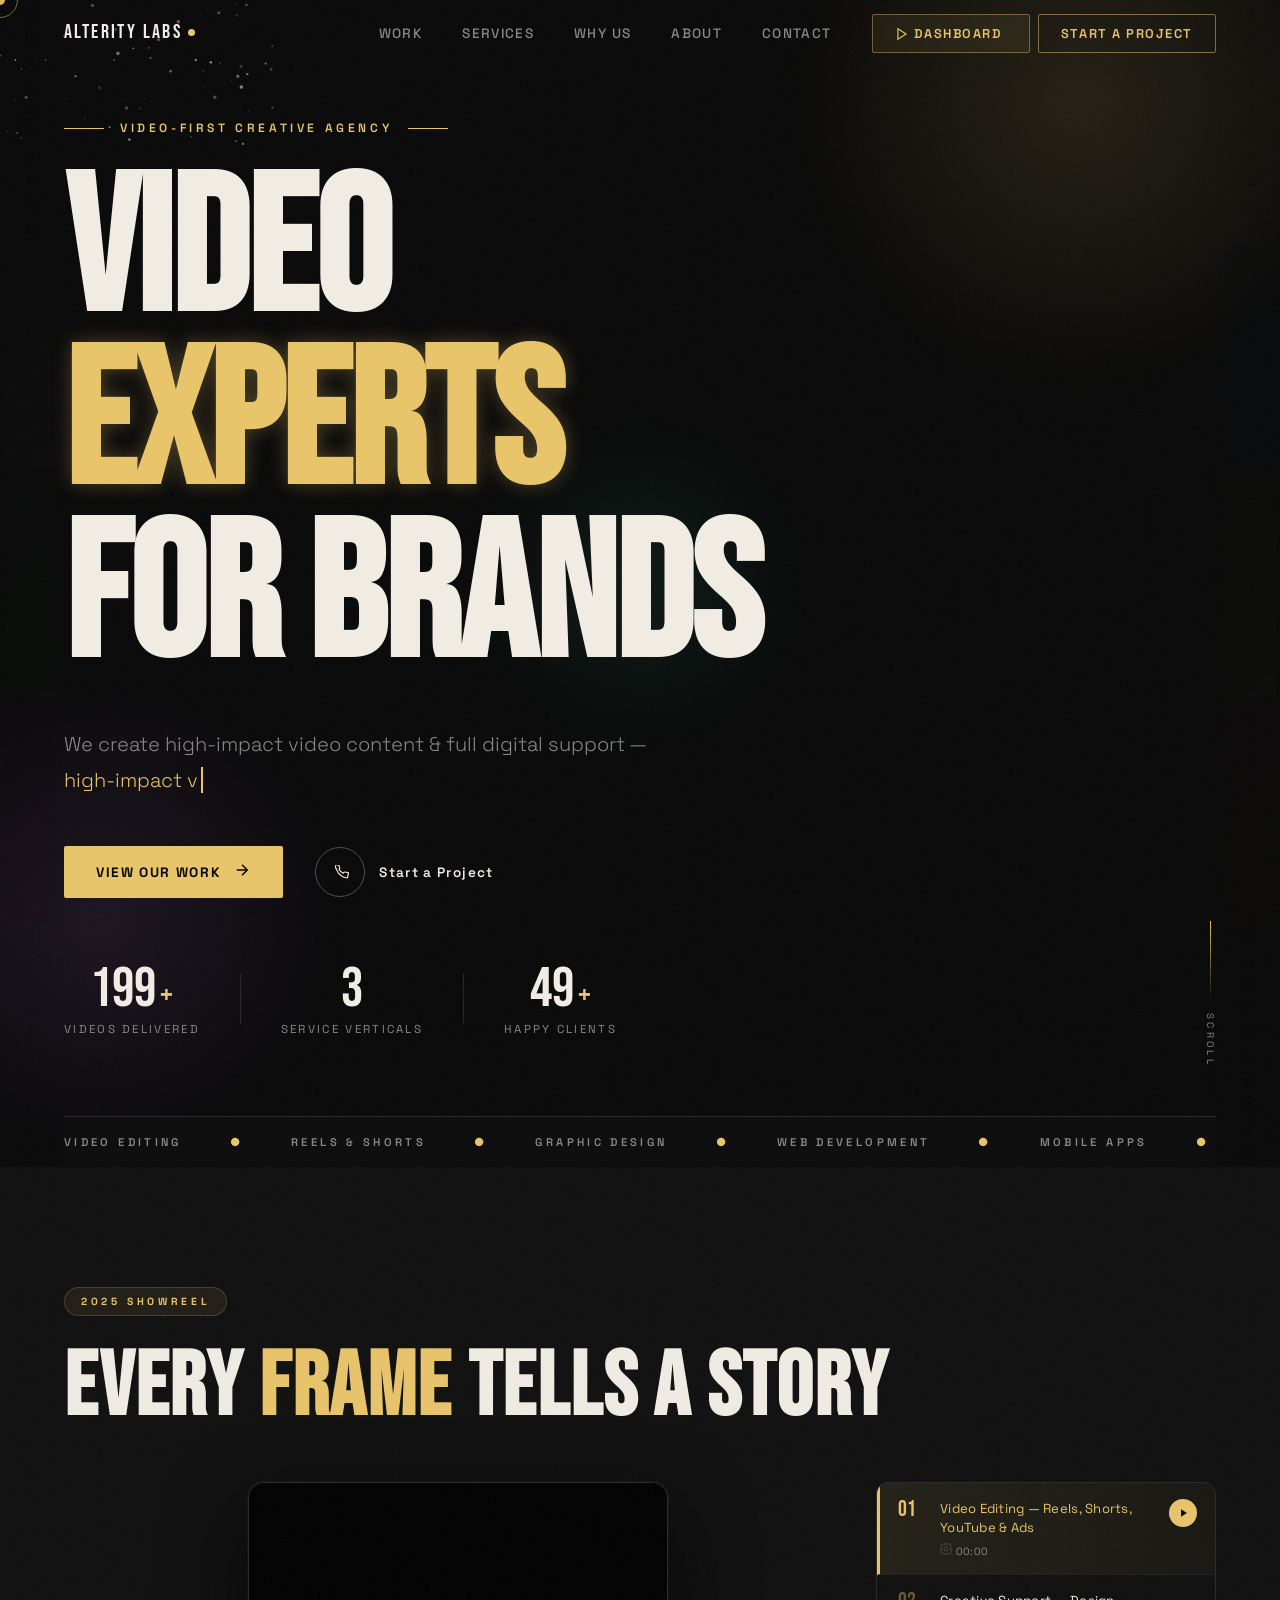
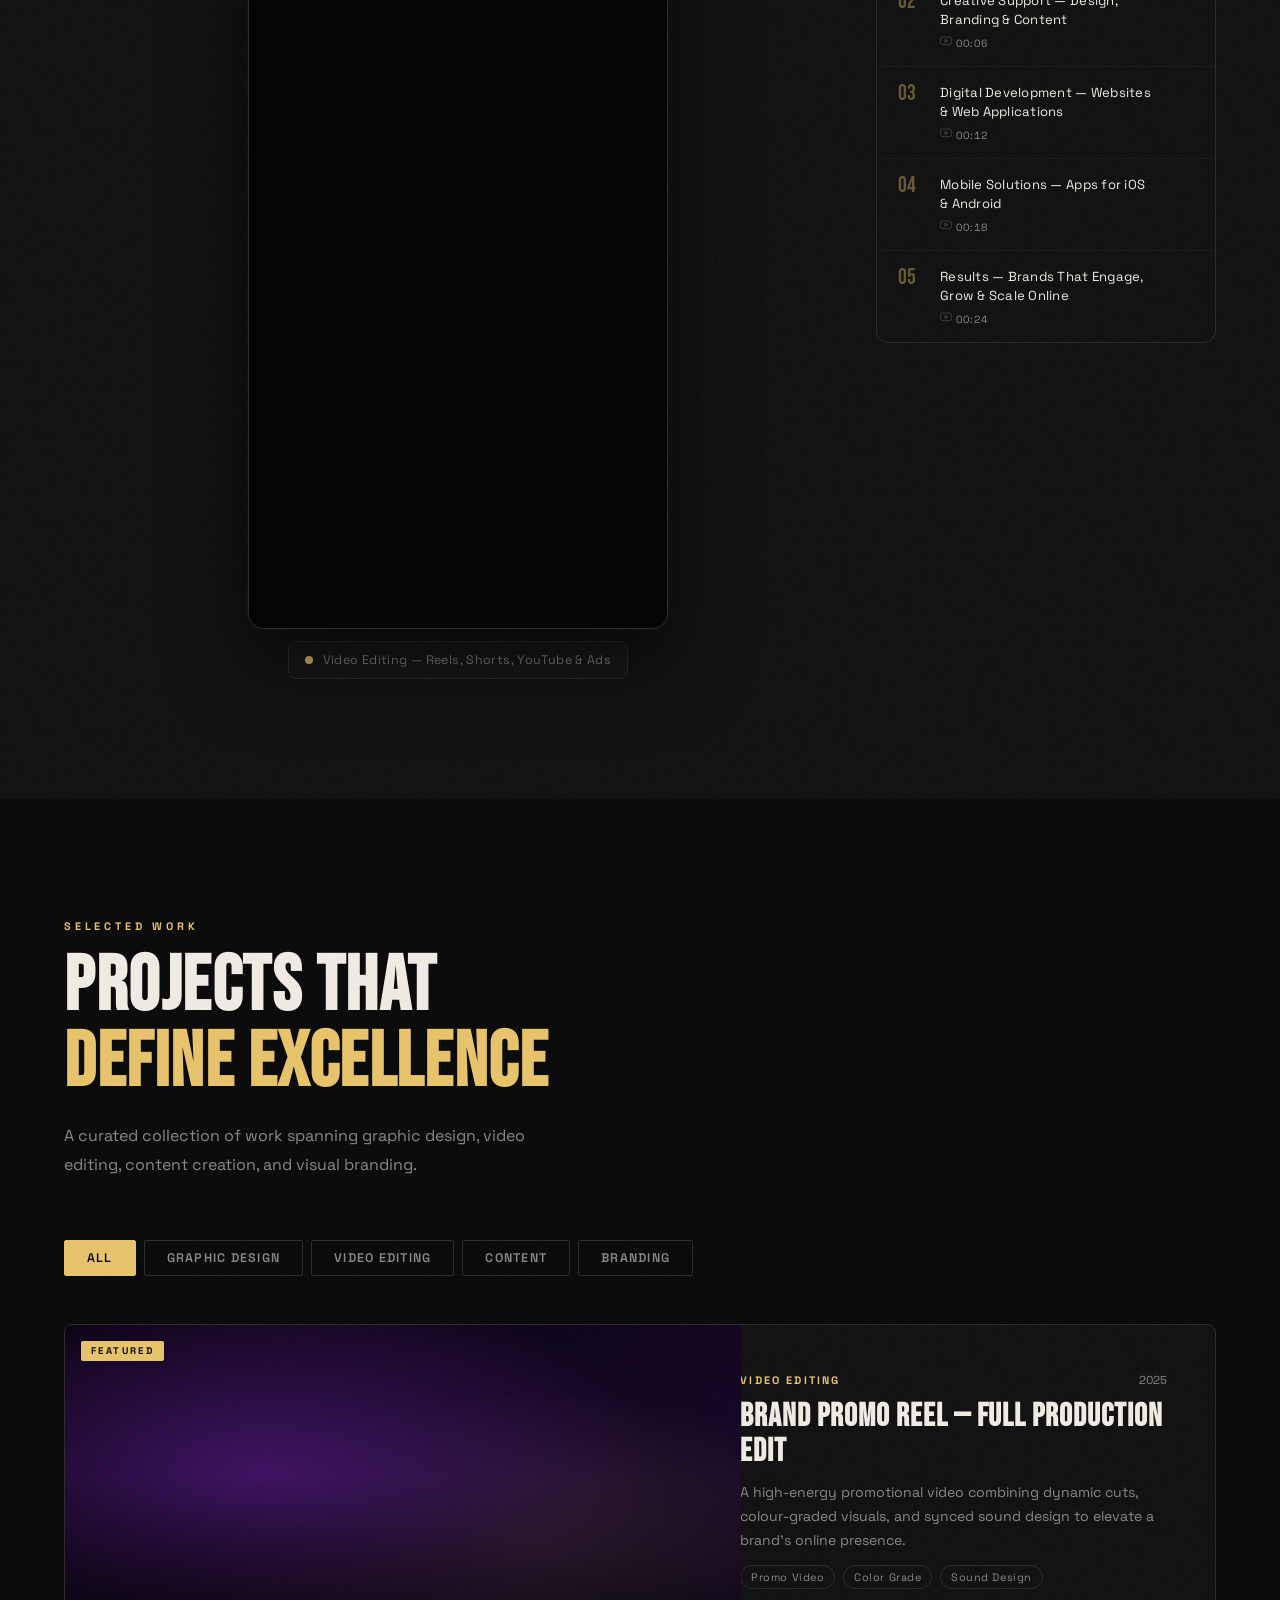
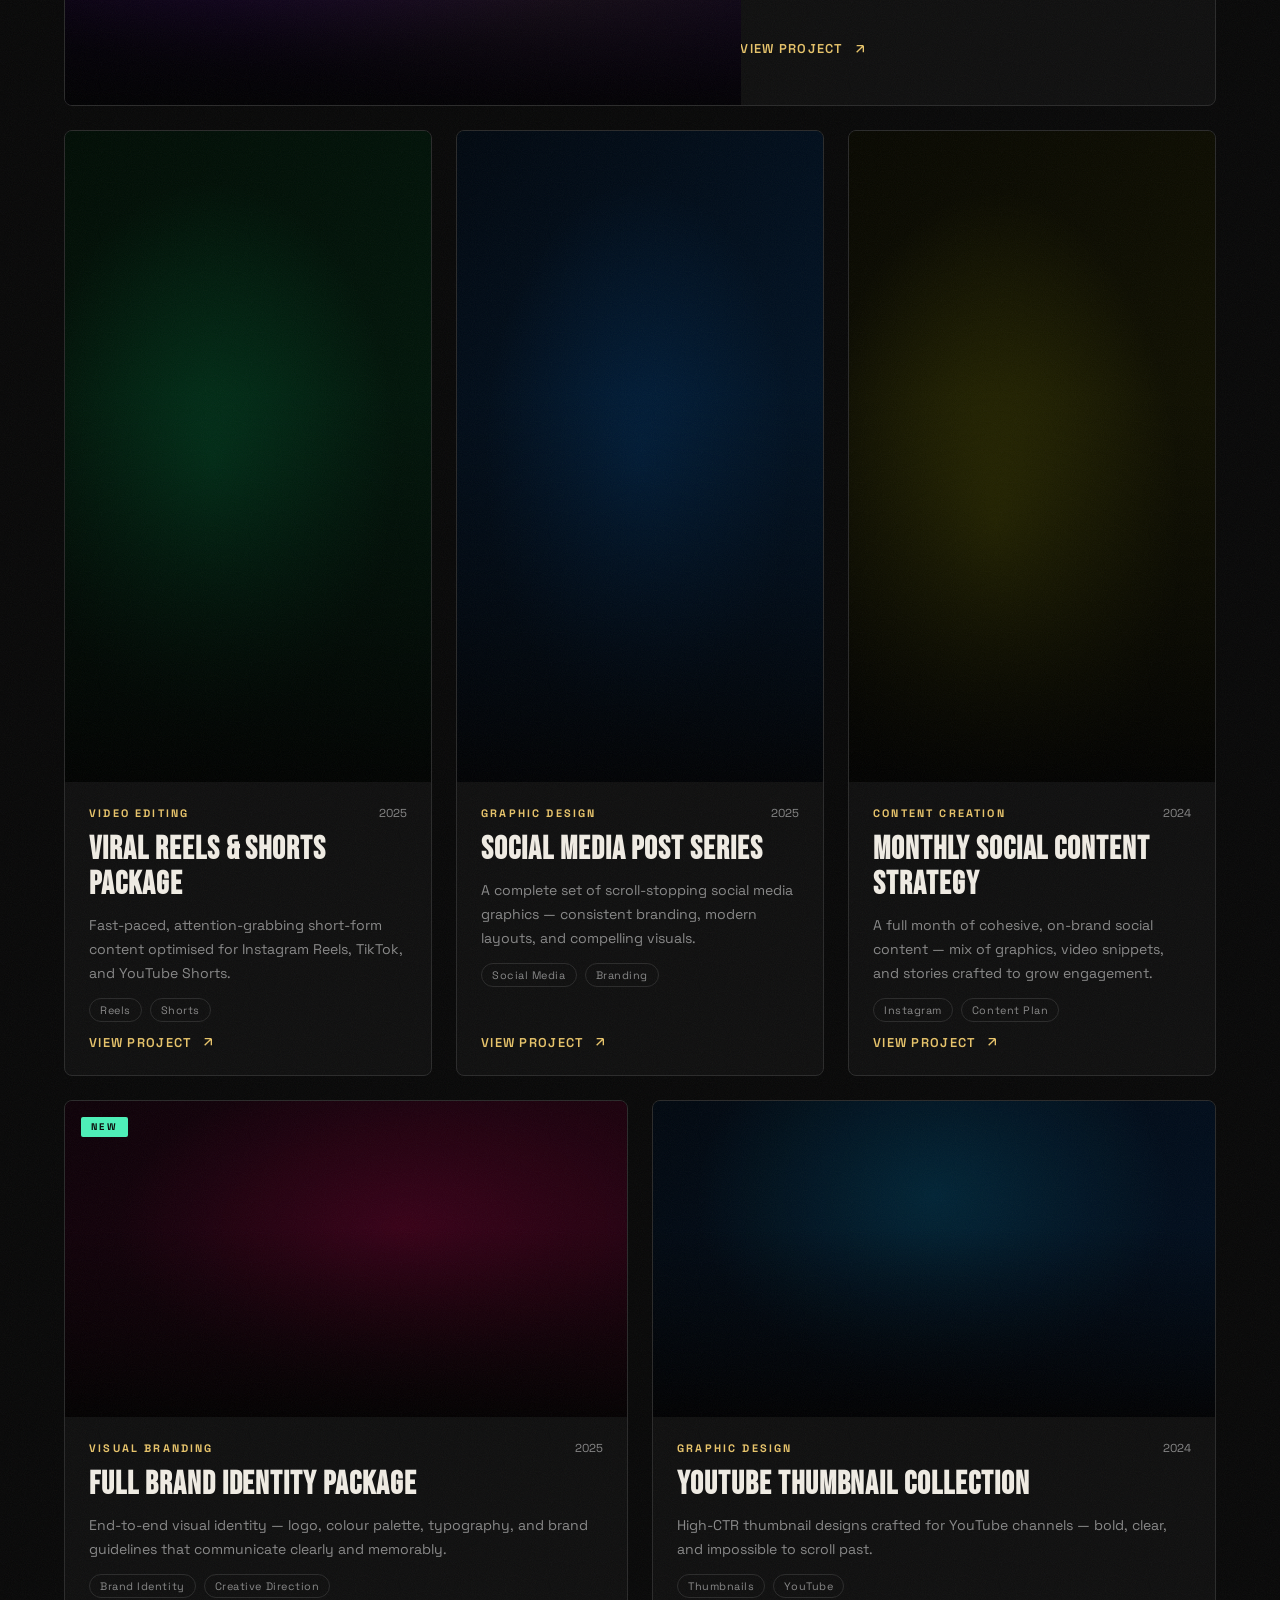
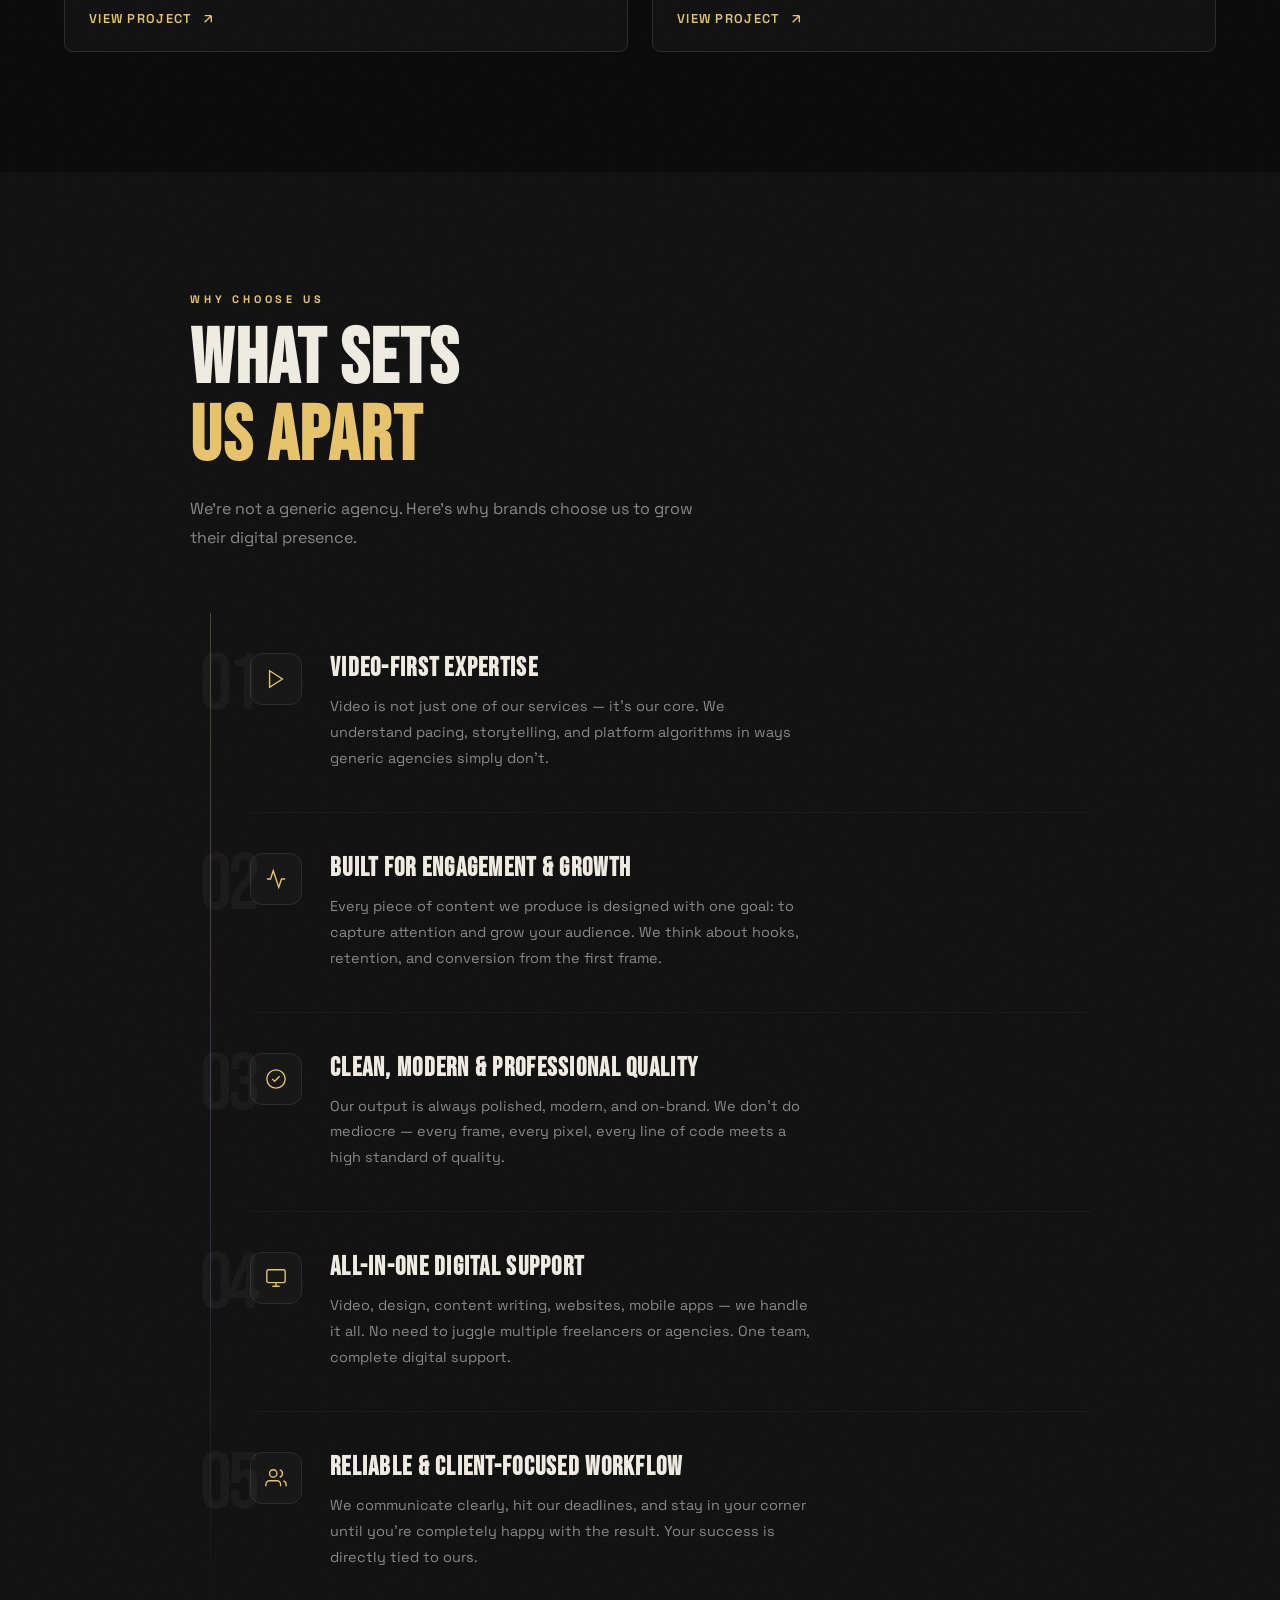
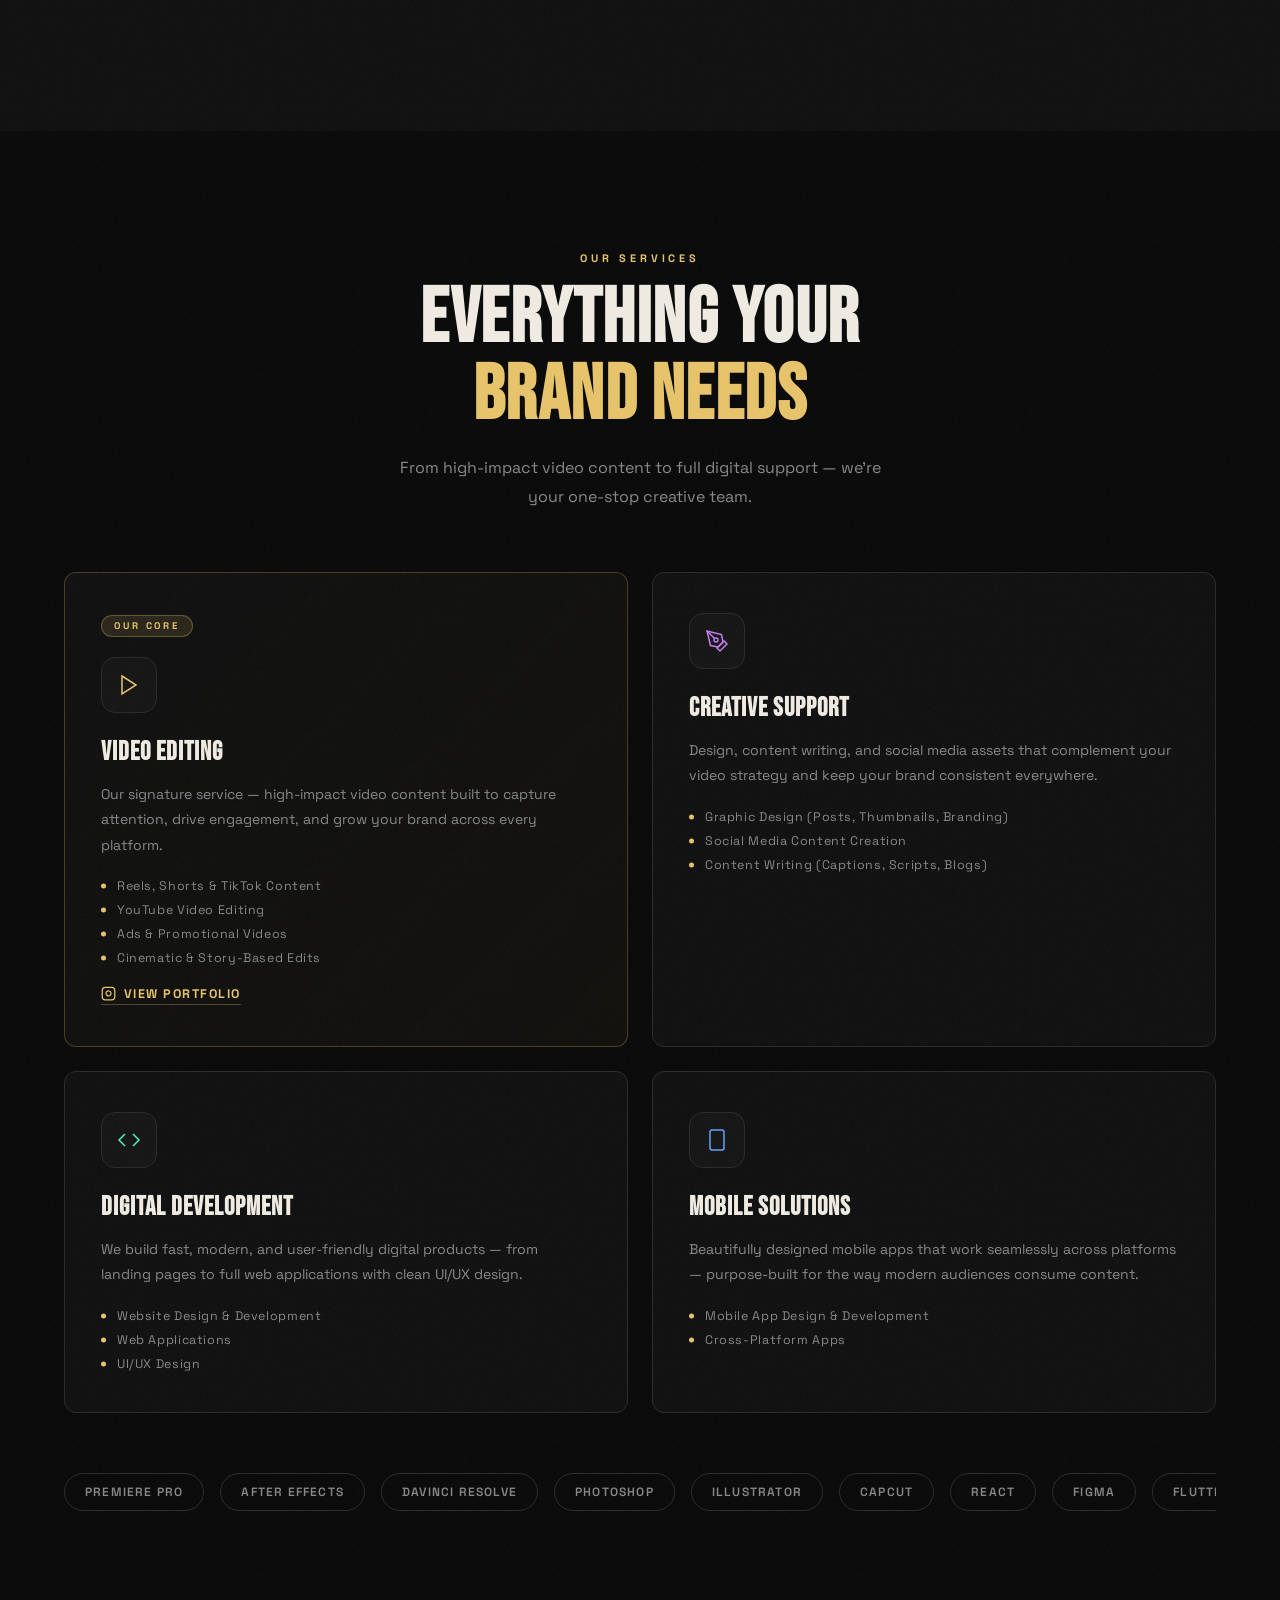
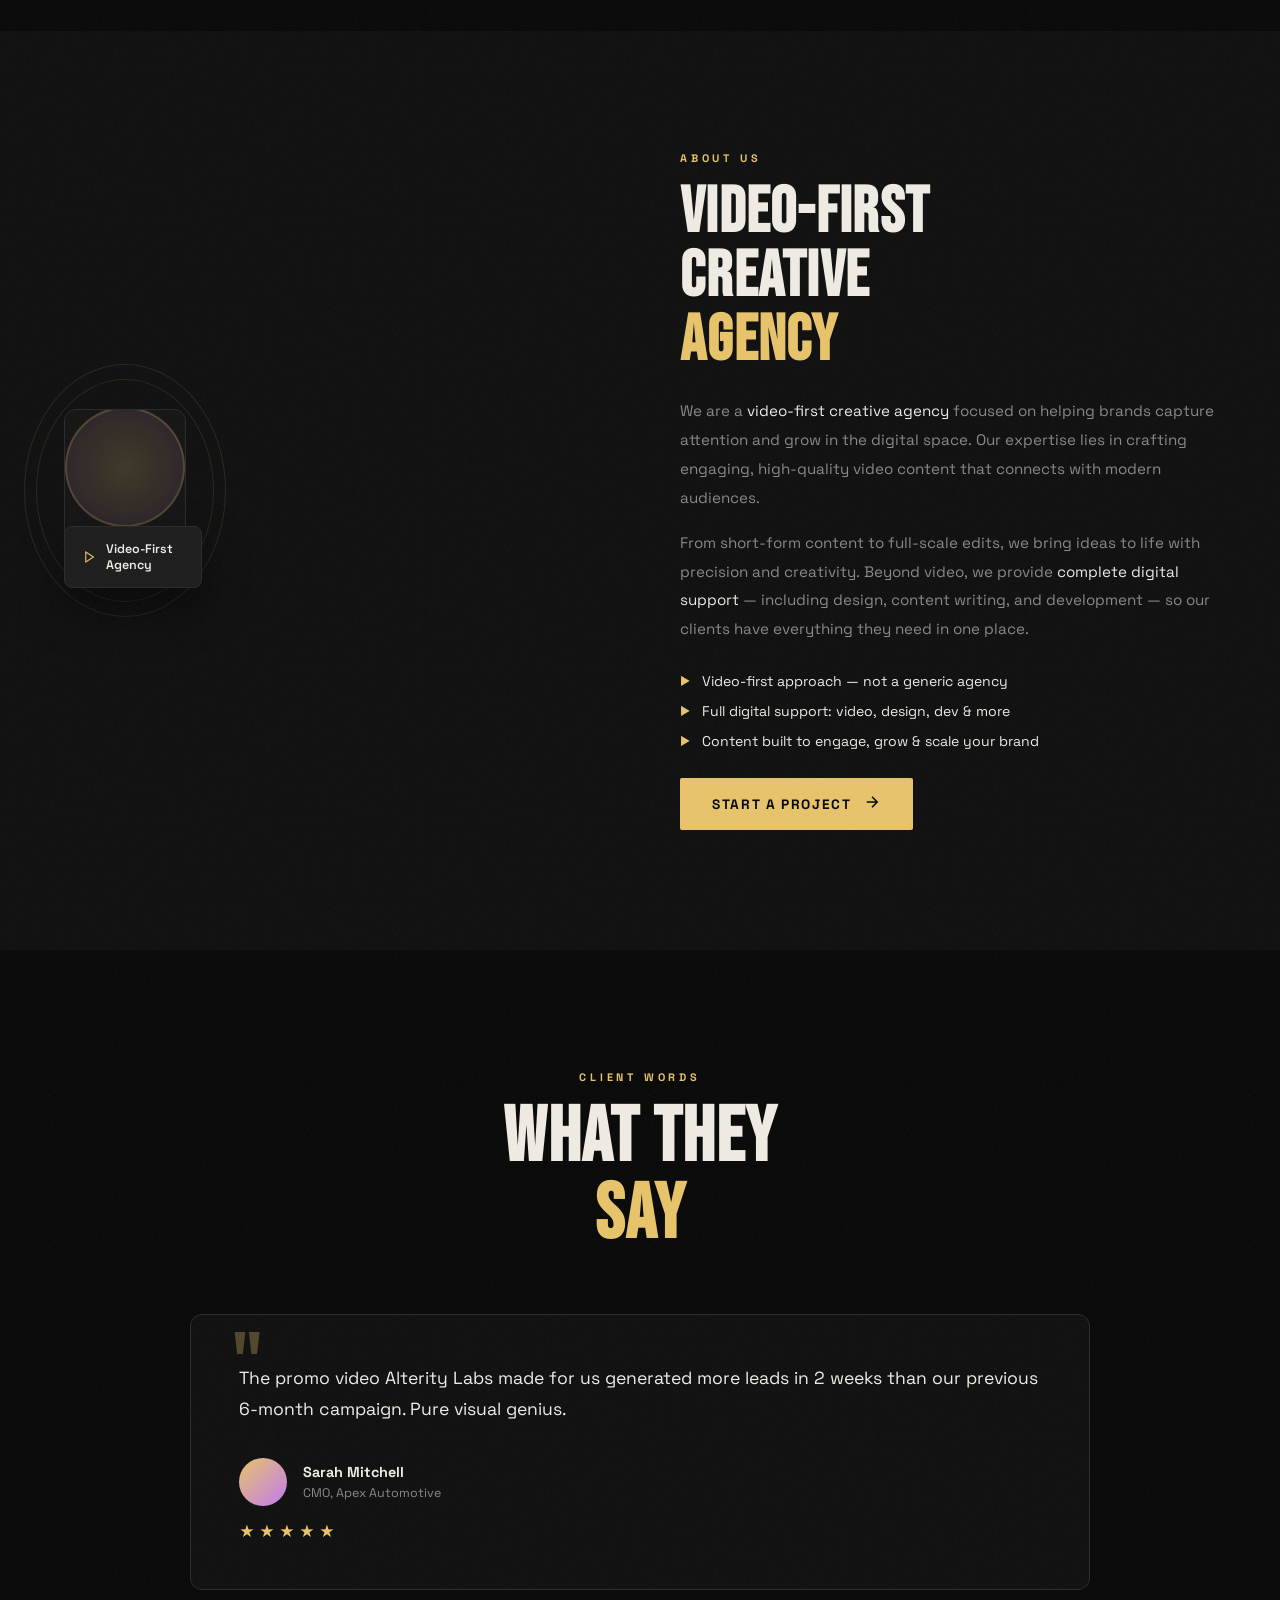
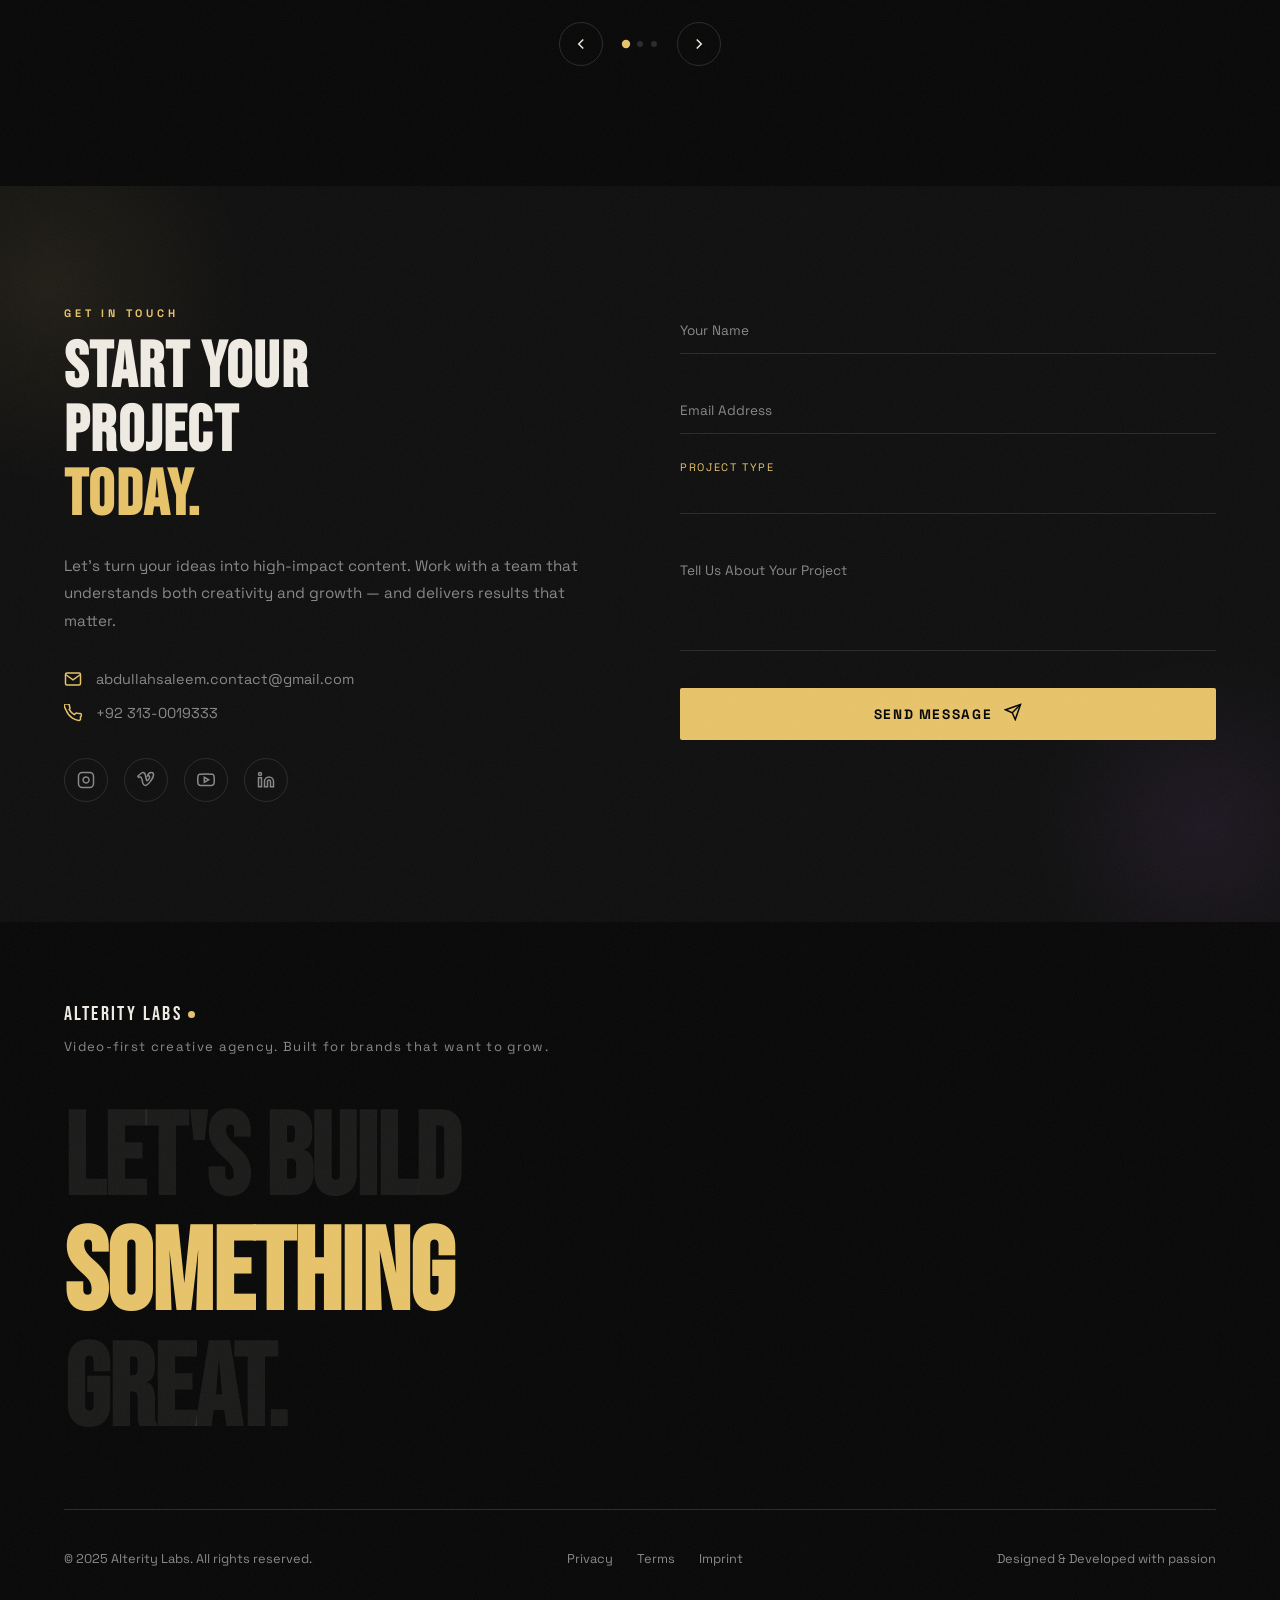
==== commit 6681b283: "Fix dashboard navigation button hover animation colors" ====
--- a/index.html
+++ b/index.html
@@ -42,7 +42,7 @@
       <li><a href="#contact" class="nav-link" data-text="Contact">Contact</a></li>
     </ul>
     <div class="nav-cta">
-      <a href="dashboard.html" class="btn-outline" style="margin-right:8px;background:rgba(232,196,106,0.08);border-color:rgba(232,196,106,0.4)" title="Video Dashboard">
+      <a href="dashboard.html" class="btn-outline btn-dashboard" title="Video Dashboard">
         <svg viewBox="0 0 24 24" fill="none" stroke="currentColor" stroke-width="2" style="width:14px;height:14px;display:inline-block;vertical-align:middle;margin-right:5px"><polygon points="5 3 19 12 5 21 5 3"/></svg>Dashboard
       </a>
       <a href="#contact" class="btn-outline">Start a Project</a>
--- a/css/styles.css
+++ b/css/styles.css
@@ -252,9 +252,20 @@
   border: 1px solid rgba(232,196,106,0.5);
   border-radius: 2px;
   color: var(--accent);
-  transition: background 0.3s, color 0.3s;
+  transition: background 0.3s, color 0.3s, border-color 0.3s;
 }
 .btn-outline:hover { background: var(--accent); color: var(--dark); }
+
+.btn-dashboard {
+  margin-right: 8px;
+  background: rgba(232, 196, 106, 0.08);
+  border-color: rgba(232, 196, 106, 0.4);
+}
+.btn-dashboard:hover {
+  background: var(--accent);
+  color: var(--dark);
+  border-color: var(--accent);
+}
 .burger { display: none; flex-direction: column; gap: 5px; padding: 4px; }
 .burger span { display: block; width: 24px; height: 2px; background: var(--light); transition: transform 0.3s, opacity 0.3s; }
 .burger.active span:nth-child(1) { transform: translateY(7px) rotate(45deg); }
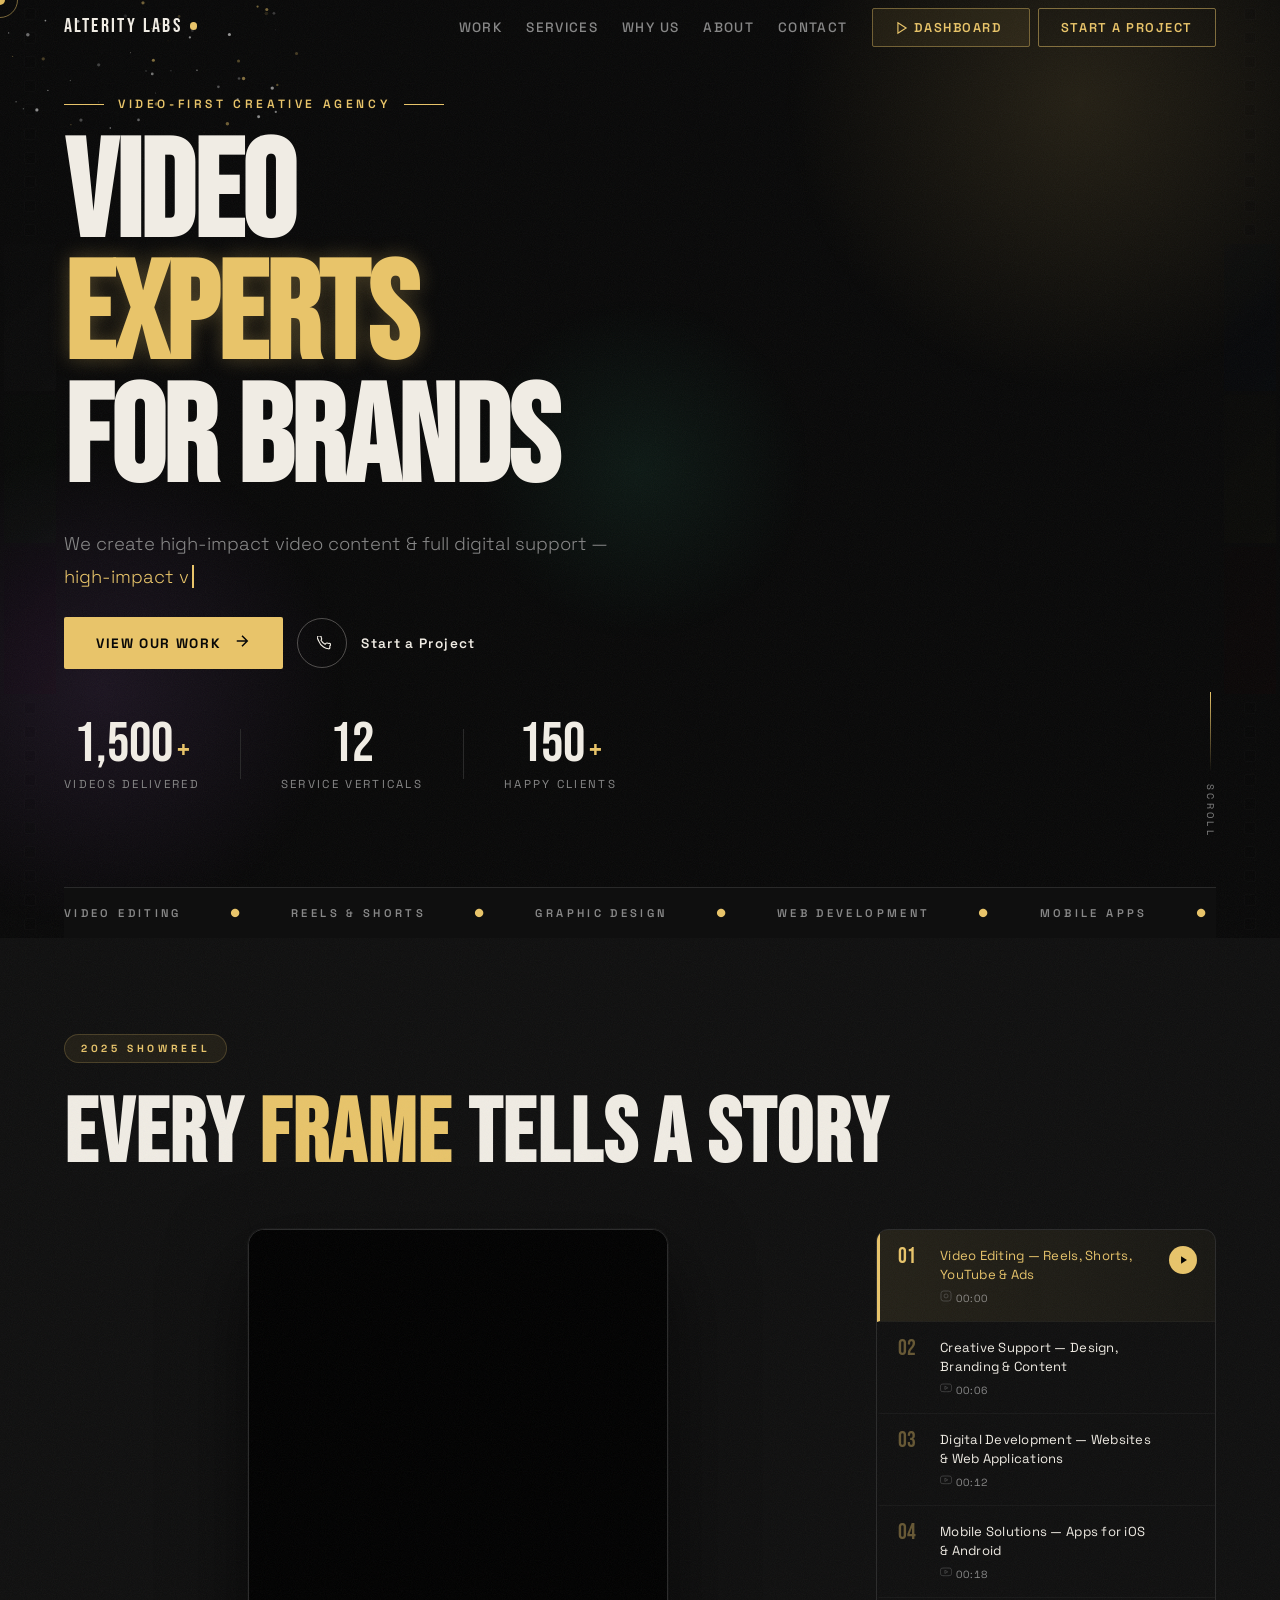
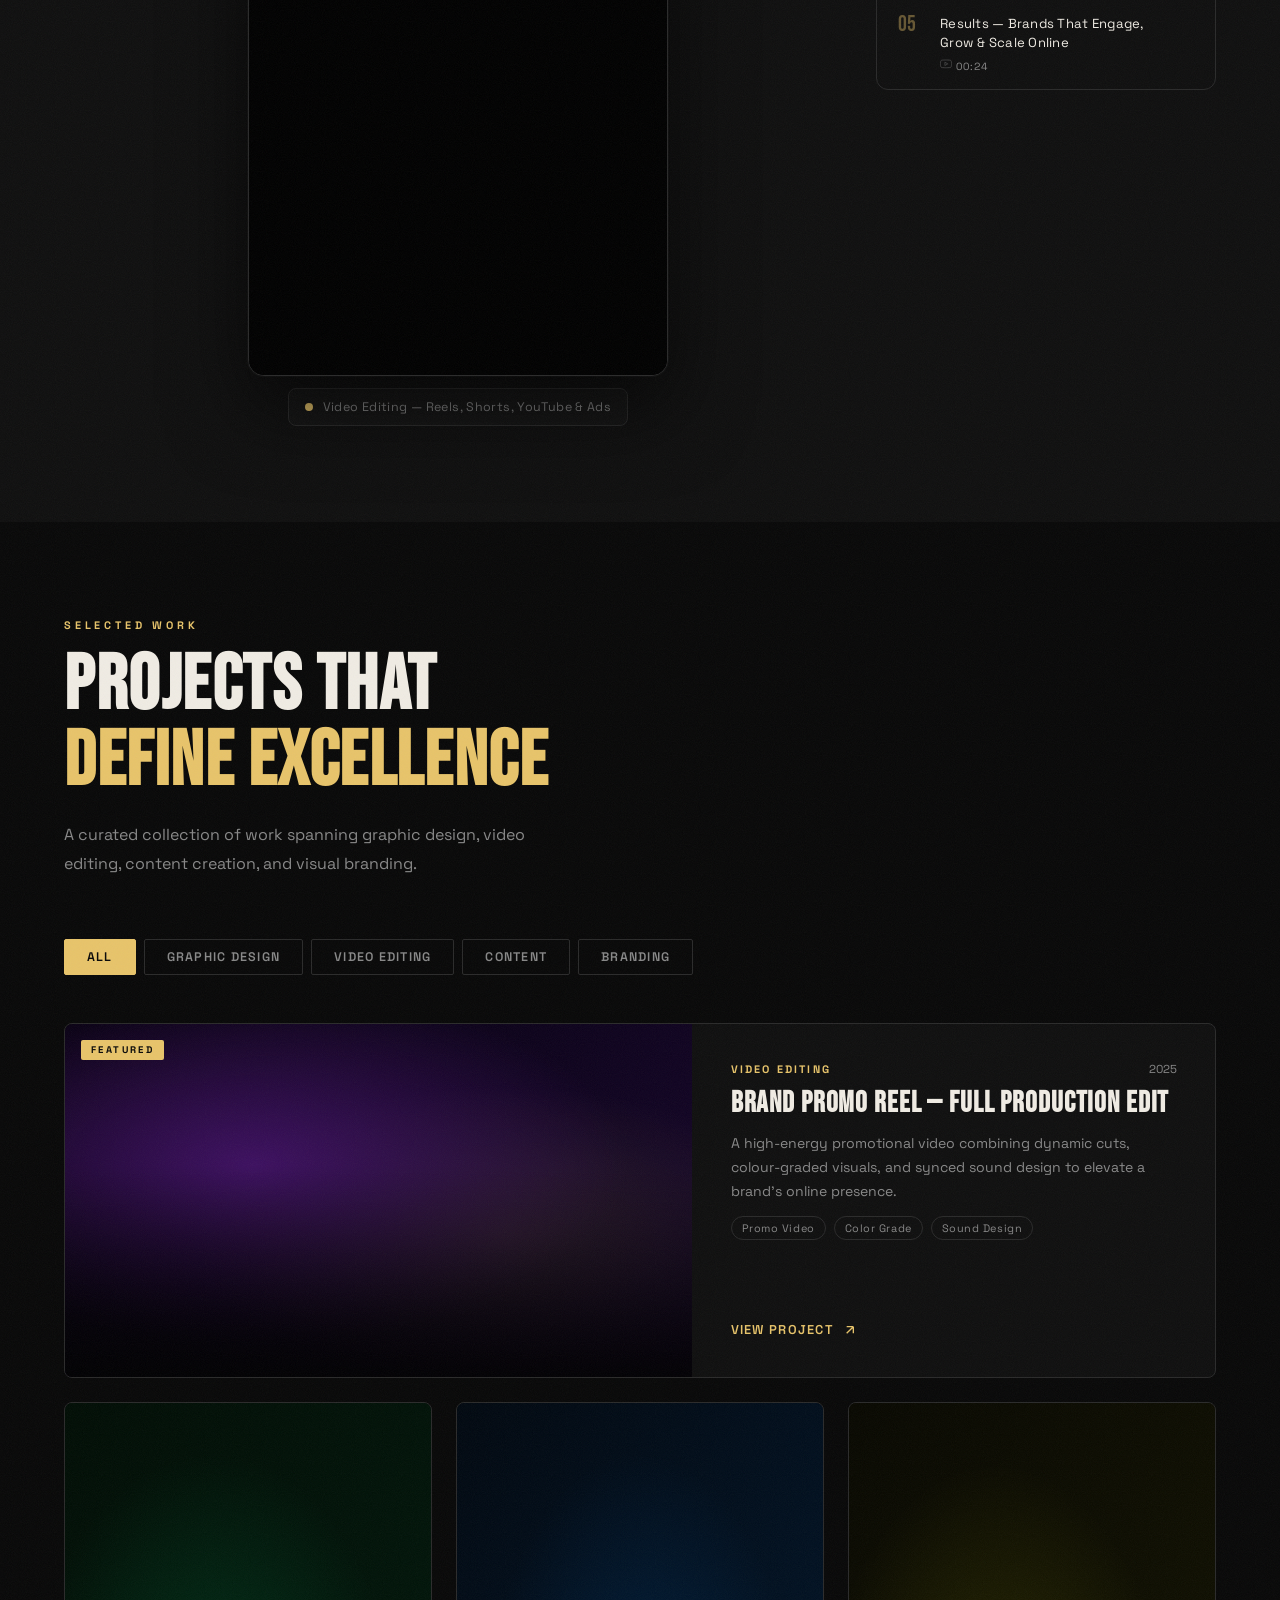
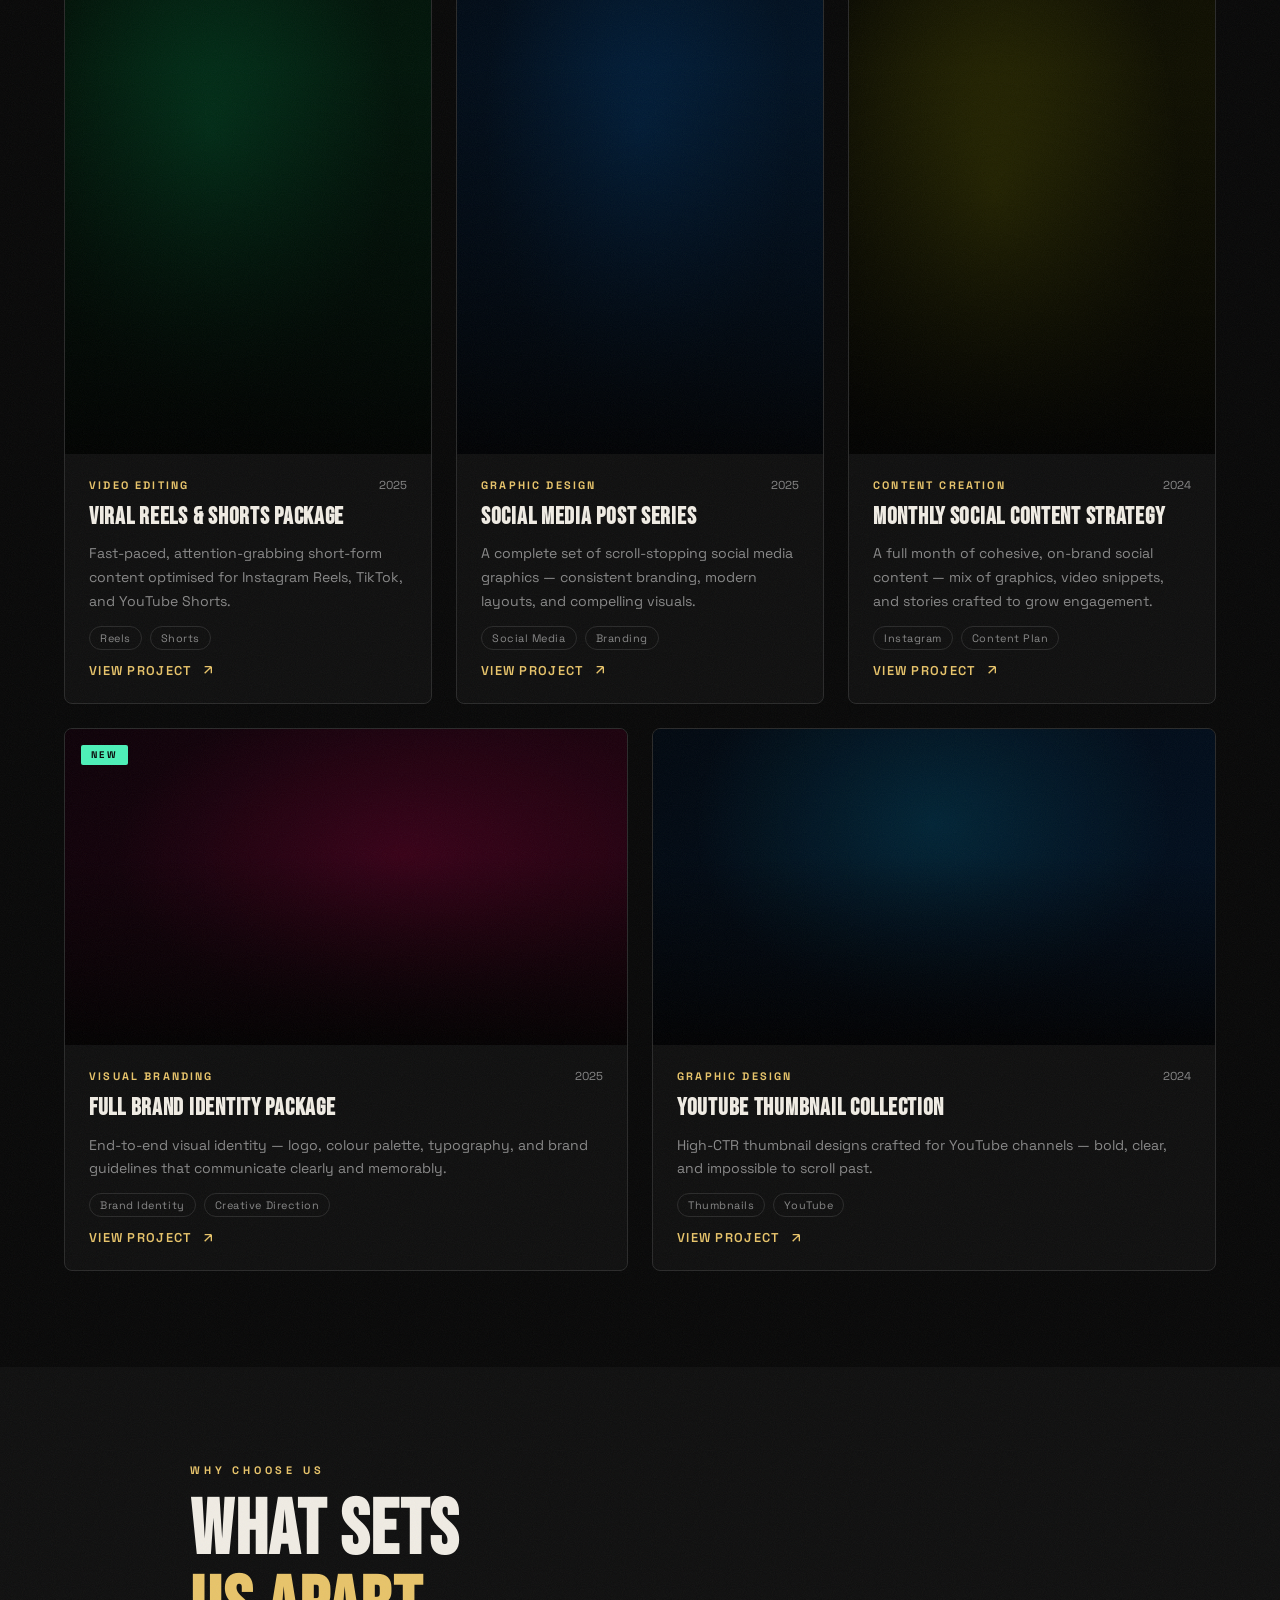
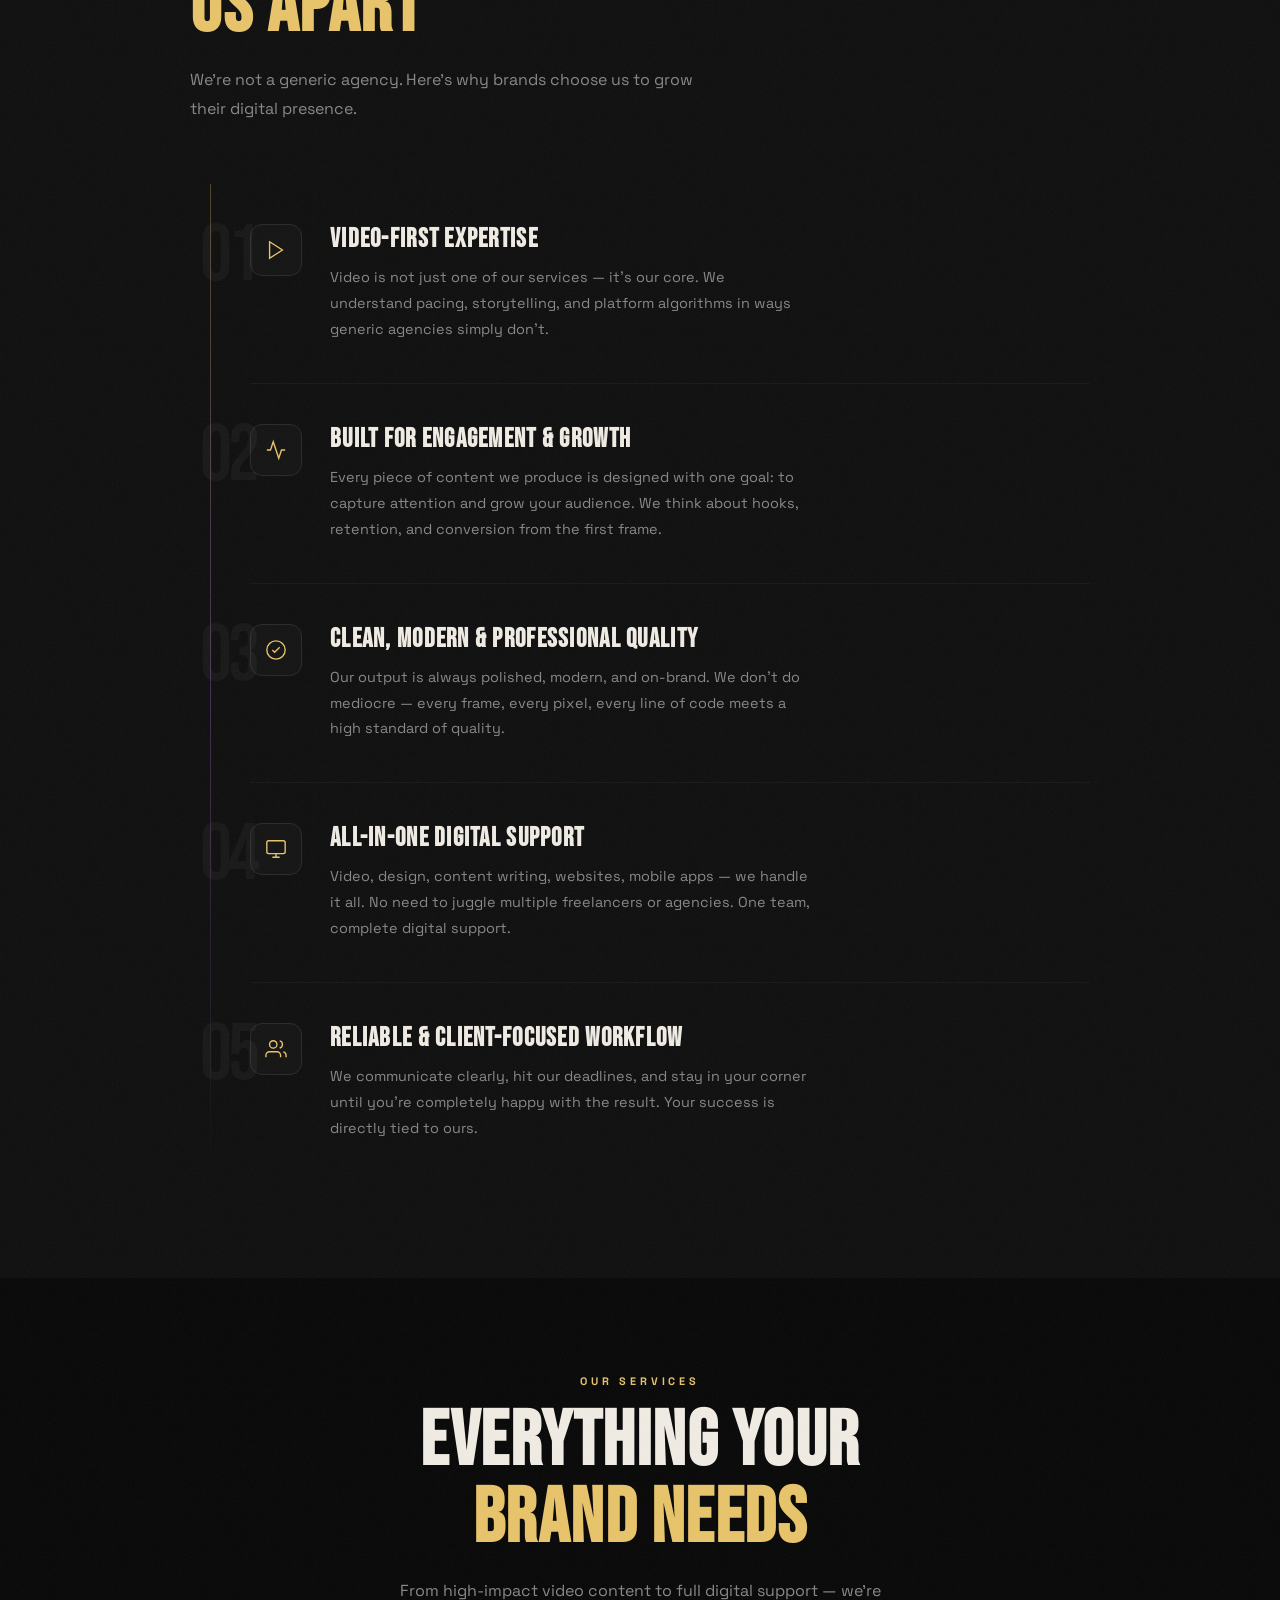
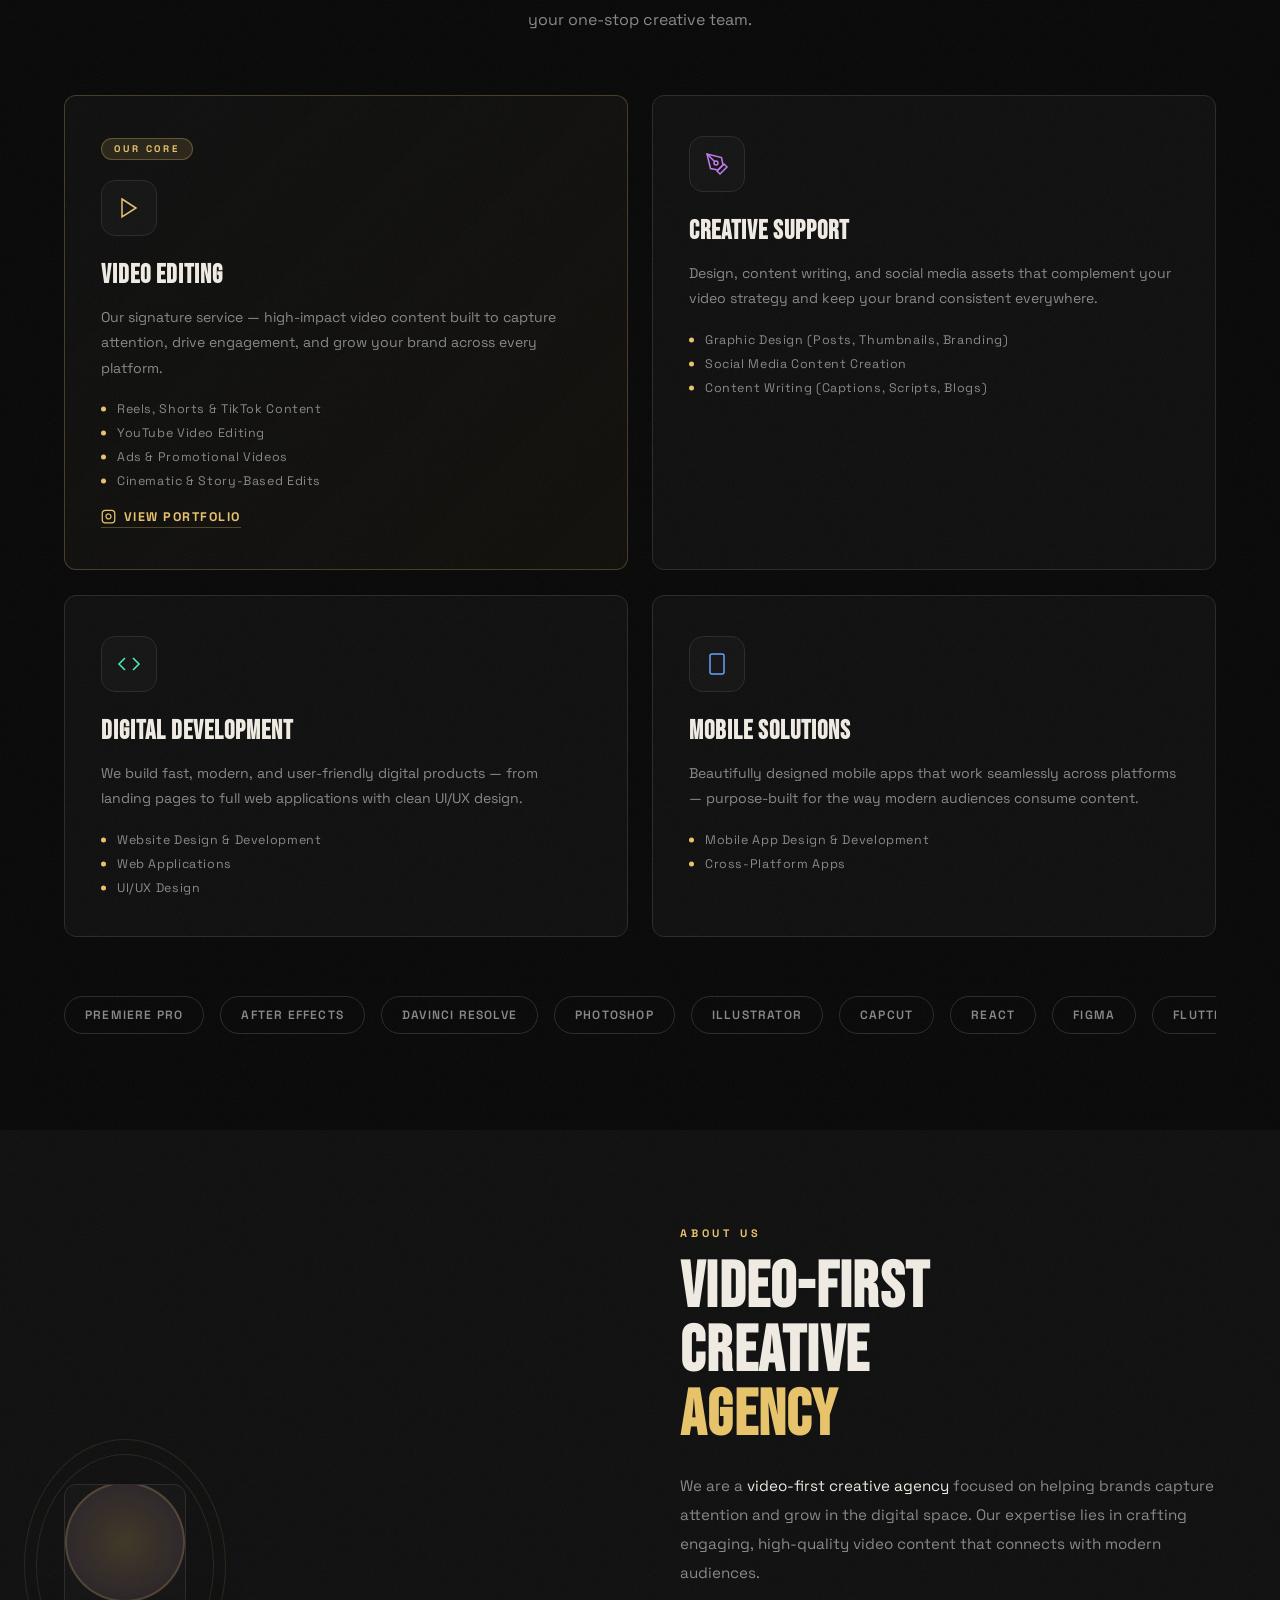
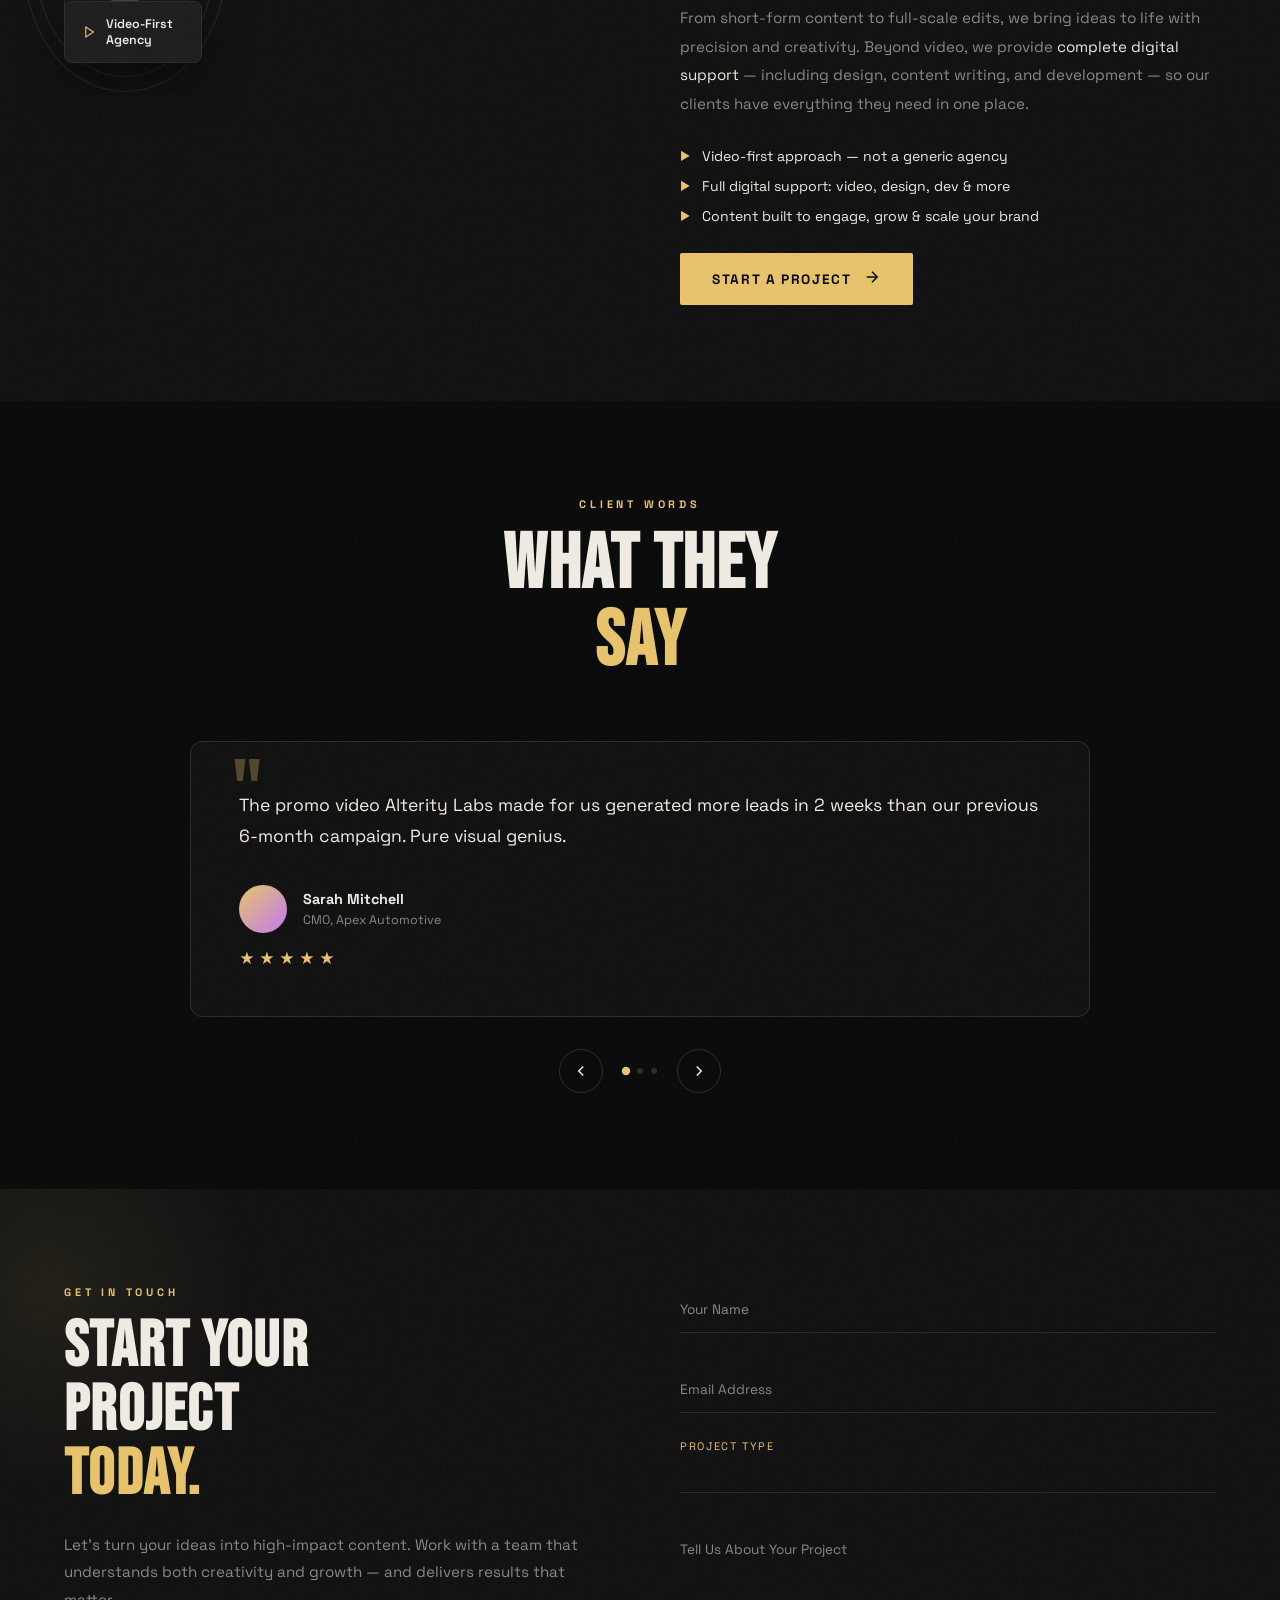
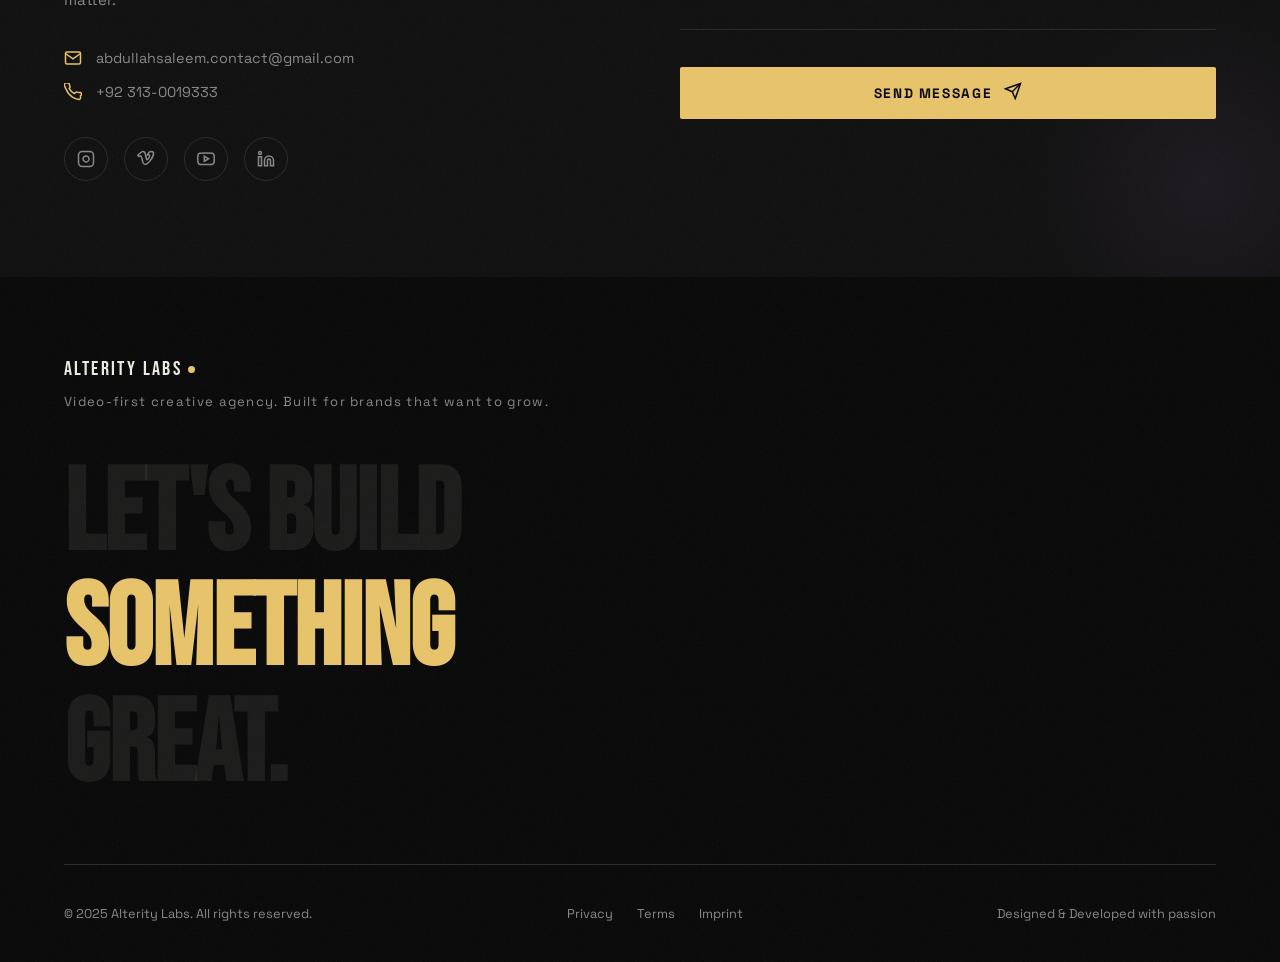
==== commit d527a309: "Update stats section to use realistic, professional values with comma formatting" ====
--- a/index.html
+++ b/index.html
@@ -159,18 +159,18 @@
       <!-- Stats -->
       <div class="hero-stats" data-animate="fade-up">
         <div class="stat">
-          <span class="stat-num" data-count="200">0</span>
+          <span class="stat-num" data-count="1500">0</span>
           <span class="stat-plus">+</span>
           <p class="stat-label">Videos Delivered</p>
         </div>
         <div class="stat-divider"></div>
         <div class="stat">
-          <span class="stat-num" data-count="4">0</span>
+          <span class="stat-num" data-count="12">0</span>
           <p class="stat-label">Service Verticals</p>
         </div>
         <div class="stat-divider"></div>
         <div class="stat">
-          <span class="stat-num" data-count="50">0</span>
+          <span class="stat-num" data-count="150">0</span>
           <span class="stat-plus">+</span>
           <p class="stat-label">Happy Clients</p>
         </div>
--- a/css/styles.css
+++ b/css/styles.css
@@ -47,6 +47,13 @@
   --font-hero: 'Bebas Neue', sans-serif;
   --ease-out: cubic-bezier(0.16, 1, 0.3, 1);
   --ease-in-out: cubic-bezier(0.87, 0, 0.13, 1);
+  /* Fluid Spacing Scale (rem-based for zoom compatibility) */
+  --space-xs: 0.5rem;
+  --space-sm: 0.875rem;
+  --space-md: 1.5rem;
+  --space-lg: 3rem;
+  --space-xl: 6rem;
+  --container-max: 1400px;
 }
 
 /* ══════════════════════════════════════════════════
@@ -56,8 +63,8 @@
   position: fixed;
   top: 0;
   left: 0;
-  width: 10px;
-  height: 10px;
+  width: 0.625rem;
+  height: 0.625rem;
   background: var(--accent);
   border-radius: 50%;
   pointer-events: none;
@@ -71,9 +78,9 @@
   position: fixed;
   top: 0;
   left: 0;
-  width: 36px;
-  height: 36px;
-  border: 1.5px solid rgba(232, 196, 106, 0.5);
+  width: 2.25rem;
+  height: 2.25rem;
+  border: 0.1rem solid rgba(232, 196, 106, 0.5);
   border-radius: 50%;
   pointer-events: none;
   z-index: 9998;
@@ -82,9 +89,9 @@
   will-change: transform, translate;
 }
 body.cursor-hover .cursor { 
-  width: 60px; height: 60px; 
+  width: 3.75rem; height: 3.75rem; 
   background: rgba(232, 196, 106, 0.1); 
-  border: 1px solid rgba(232, 196, 106, 0.4); 
+  border: 0.0625rem solid rgba(232, 196, 106, 0.4); 
   backdrop-filter: blur(4px);
   mix-blend-mode: normal;
 }
@@ -117,10 +124,10 @@
 .loader.hidden { opacity: 0; visibility: hidden; }
 .loader-inner { text-align: center; }
 .loader-bar {
-  width: 280px;
-  height: 2px;
+  width: 17.5rem;
+  height: 0.125rem;
   background: var(--mid);
-  border-radius: 2px;
+  border-radius: 0.125rem;
   overflow: hidden;
   margin: 0 auto 20px;
   position: relative;
@@ -181,20 +188,20 @@
   z-index: 500;
   display: flex;
   align-items: center;
-  padding: 20px 5vw;
+  padding: var(--space-sm) 5vw;
   transition: background 0.4s ease, padding 0.4s ease, backdrop-filter 0.4s;
 }
 .nav.scrolled {
   background: rgba(8, 8, 8, 0.65);
   backdrop-filter: blur(24px);
   -webkit-backdrop-filter: blur(24px);
-  padding: 14px 5vw;
+  padding: var(--space-xs) 5vw;
   border-bottom: 1px solid rgba(255,255,255,0.08);
 }
 .nav-logo {
   display: flex;
   align-items: center;
-  gap: 6px;
+  gap: var(--space-xs);
   margin-right: auto;
 }
 .nav-logo-text {
@@ -204,8 +211,8 @@
   color: var(--light);
 }
 .nav-logo-dot {
-  width: 7px;
-  height: 7px;
+  width: 0.45rem;
+  height: 0.45rem;
   border-radius: 50%;
   background: var(--accent);
   animation: pulse-dot 2s infinite;
@@ -216,7 +223,7 @@
 }
 .nav-links {
   display: flex;
-  gap: 40px;
+  gap: var(--space-md);
 }
 .nav-link {
   font-size: 0.85rem;
@@ -242,13 +249,13 @@
 }
 .nav-link:hover { color: var(--light); }
 .nav-link:hover::after { transform: scaleX(1); transform-origin: left; }
-.nav-cta { margin-left: 40px; }
+.nav-cta { margin-left: var(--space-md); }
 .btn-outline {
   font-size: 0.8rem;
   font-weight: 600;
   letter-spacing: 0.12em;
   text-transform: uppercase;
-  padding: 10px 22px;
+  padding: 0.625rem 1.375rem;
   border: 1px solid rgba(232,196,106,0.5);
   border-radius: 2px;
   color: var(--accent);
@@ -257,7 +264,7 @@
 .btn-outline:hover { background: var(--accent); color: var(--dark); }
 
 .btn-dashboard {
-  margin-right: 8px;
+  margin-right: var(--space-xs);
   background: rgba(232, 196, 106, 0.08);
   border-color: rgba(232, 196, 106, 0.4);
 }
@@ -266,8 +273,8 @@
   color: var(--dark);
   border-color: var(--accent);
 }
-.burger { display: none; flex-direction: column; gap: 5px; padding: 4px; }
-.burger span { display: block; width: 24px; height: 2px; background: var(--light); transition: transform 0.3s, opacity 0.3s; }
+.burger { display: none; flex-direction: column; gap: 0.3rem; padding: 0.25rem; }
+.burger span { display: block; width: 1.5rem; height: 0.125rem; background: var(--light); transition: transform 0.3s, opacity 0.3s; }
 .burger.active span:nth-child(1) { transform: translateY(7px) rotate(45deg); }
 .burger.active span:nth-child(2) { opacity: 0; }
 .burger.active span:nth-child(3) { transform: translateY(-7px) rotate(-45deg); }
@@ -358,7 +365,7 @@
   justify-content: center;
   position: relative;
   overflow: clip;
-  padding: 120px 5vw 0;
+  padding: var(--space-xl) 5vw 0;
   background: var(--dark);
 }
 
@@ -440,21 +447,21 @@
 .hero-content {
   position: relative;
   z-index: 2;
-  max-width: 1400px;
+  max-width: var(--container-max);
   width: 100%;
   margin: 0 auto;
-  padding-bottom: 80px;
+  padding-bottom: var(--space-xl);
 }
 .hero-eyebrow {
   display: flex;
   align-items: center;
-  gap: 16px;
-  margin-bottom: 32px;
+  gap: var(--space-sm);
+  margin-bottom: var(--space-md);
   opacity: 0;
   transform: translateY(20px);
   animation: fade-up-in 0.8s var(--ease-out) 0.5s forwards;
 }
-.eyebrow-line { flex: 0 0 40px; height: 1px; background: var(--accent); }
+.eyebrow-line { flex: 0 0 2.5rem; height: 1px; background: var(--accent); }
 .eyebrow-text {
   font-size: 0.75rem;
   font-weight: 600;
@@ -466,10 +473,10 @@
 /* Hero title */
 .hero-title {
   font-family: var(--font-hero);
-  font-size: clamp(5rem, 15vw, 14rem);
+  font-size: clamp(3.5rem, 11vw, 8.5rem);
   line-height: 0.9;
   letter-spacing: -0.01em;
-  margin-bottom: 40px;
+  margin-bottom: var(--space-md);
   overflow: visible;
 }
 .title-line { overflow: visible; }
@@ -478,11 +485,11 @@
 .accent-word { color: var(--accent); }
 
 .hero-subtitle {
-  font-size: clamp(1rem, 2vw, 1.25rem);
+  font-size: clamp(0.95rem, 1.5vw, 1.15rem);
   color: var(--muted);
   font-weight: 300;
   line-height: 1.8;
-  margin-bottom: 48px;
+  margin-bottom: var(--space-md);
   opacity: 0;
   transform: translateY(20px);
   animation: fade-up-in 0.8s var(--ease-out) 1s forwards;
@@ -492,8 +499,8 @@
 .hero-ctas {
   display: flex;
   align-items: center;
-  gap: 32px;
-  margin-bottom: 64px;
+  gap: var(--space-sm);
+  margin-bottom: var(--space-lg);
   opacity: 0;
   transform: translateY(20px);
   animation: fade-up-in 0.8s var(--ease-out) 1.2s forwards;
@@ -583,7 +590,7 @@
 ══════════════════════════════════════════════════ */
 .showreel {
   position: relative;
-  padding: 120px 5vw;
+  padding: var(--space-xl) 5vw;
   background: var(--dark-2);
   overflow: hidden;
 }
@@ -1029,7 +1036,7 @@
 ══════════════════════════════════════════════════ */
 .work {
   position: relative;
-  padding: 120px 5vw;
+  padding: var(--space-xl) 5vw;
   background: var(--dark);
   overflow: hidden;
 }
@@ -1056,7 +1063,7 @@
 /* Work grid */
 .work-grid {
   display: grid;
-  grid-template-columns: repeat(12, 1fr);
+  grid-template-columns: repeat(12, minmax(0, 1fr));
   grid-auto-flow: dense;
   gap: 24px;
   max-width: 1400px;
@@ -1086,6 +1093,10 @@
   overflow: hidden;
   border: 1px solid var(--mid);
 }
+.work-card.featured > * {
+  min-width: 0;
+  min-height: 0;
+}
 .work-card:not(.featured):hover { border-color: var(--accent); transform: translateY(-6px); }
 .card-media {
   position: relative;
@@ -1098,7 +1109,7 @@
 .work-card[data-ratio="landscape"] .card-media {
   aspect-ratio: 16/9;
 }
-.featured .card-media { aspect-ratio: unset; height: 100%; min-height: 380px; }
+.featured .card-media { aspect-ratio: unset; height: 100%; min-height: 280px; }
 .card-video-bg {
   position: absolute;
   inset: 0;
@@ -1191,8 +1202,10 @@
   flex-direction: column;
   gap: 12px;
   flex: 1;
-}
-.featured .card-info { padding: 48px; justify-content: center; }
+  min-width: 0;
+  overflow: hidden;
+}
+.featured .card-info { padding: clamp(1.5rem, 3vw, 3rem); justify-content: center; overflow: visible; }
 .card-meta { display: flex; align-items: center; justify-content: space-between; }
 .card-category {
   font-size: 0.68rem;
@@ -1204,12 +1217,15 @@
 .card-year { font-size: 0.72rem; color: var(--muted); }
 .card-title {
   font-family: var(--font-hero);
-  font-size: clamp(1.3rem, 2.5vw, 2rem);
+  font-size: clamp(1.2rem, 1.5rem, 2rem);
   letter-spacing: 0.03em;
   line-height: 1.1;
   color: var(--light);
-}
-.card-desc { font-size: 0.88rem; color: var(--muted); line-height: 1.7; }
+  word-wrap: break-word;
+  overflow-wrap: break-word;
+}
+.featured .card-title { font-size: clamp(1.4rem, 1.8rem, 2.4rem); }
+.card-desc { font-size: 0.88rem; color: var(--muted); line-height: 1.7; word-wrap: break-word; overflow-wrap: break-word; }
 .card-tags { display: flex; gap: 8px; flex-wrap: wrap; }
 .card-tags span {
   font-size: 0.68rem;
@@ -1243,7 +1259,7 @@
 ══════════════════════════════════════════════════ */
 .process {
   position: relative;
-  padding: 120px 5vw;
+  padding: var(--space-xl) 5vw;
   background: var(--dark-2);
   overflow: hidden;
 }
@@ -1310,7 +1326,7 @@
 ══════════════════════════════════════════════════ */
 .skills {
   position: relative;
-  padding: 120px 5vw;
+  padding: var(--space-xl) 5vw;
   background: var(--dark);
   overflow: hidden;
 }
@@ -1464,7 +1480,7 @@
 ══════════════════════════════════════════════════ */
 .about {
   position: relative;
-  padding: 120px 5vw;
+  padding: var(--space-xl) 5vw;
   background: var(--dark-2);
   overflow: hidden;
 }
@@ -1492,7 +1508,7 @@
 }
 .aip-inner { text-align: center; }
 .aip-circle {
-  width: 120px; height: 120px;
+  width: 7.5rem; height: 7.5rem;
   border-radius: 50%;
   background: radial-gradient(circle, rgba(232,196,106,0.2), rgba(194,122,240,0.1));
   border: 2px solid rgba(232,196,106,0.2);
@@ -1546,7 +1562,7 @@
 ══════════════════════════════════════════════════ */
 .testimonials {
   position: relative;
-  padding: 120px 5vw;
+  padding: var(--space-xl) 5vw;
   background: var(--dark);
   overflow: hidden;
 }
@@ -1623,7 +1639,7 @@
 ══════════════════════════════════════════════════ */
 .contact {
   position: relative;
-  padding: 120px 5vw;
+  padding: var(--space-xl) 5vw;
   background: var(--dark-2);
   overflow: hidden;
 }
@@ -1990,27 +2006,38 @@
    RESPONSIVE
 ══════════════════════════════════════════════════ */
 @media (max-width: 1024px) {
-  .work-grid { grid-template-columns: repeat(6, 1fr); }
-  .work-card.featured { grid-column: span 6; grid-template-columns: 1fr; }
-  .work-card[data-ratio="portrait"] { grid-column: span 3; }
-  .work-card[data-ratio="landscape"], .work-card { grid-column: span 6; }
-  .featured .card-media { min-height: 260px; }
+  html { font-size: 15px; }
+  .work-grid { grid-template-columns: repeat(2, minmax(0, 1fr)); }
+  .work-card.featured {
+    grid-column: span 2 !important;
+    grid-template-columns: 1fr;
+  }
+  .work-card[data-ratio="portrait"],
+  .work-card[data-ratio="landscape"],
+  .work-card {
+    grid-column: span 1;
+  }
+  .featured .card-media { min-height: unset; height: auto; aspect-ratio: 16/9; }
+  .featured .card-info { padding: 2rem; }
   .skills-grid { grid-template-columns: repeat(3, 1fr); }
   .about-container { grid-template-columns: 1fr; gap: 60px; }
   .about-img-placeholder { max-width: 360px; }
   .contact-container { grid-template-columns: 1fr; gap: 60px; }
+  .services-grid { grid-template-columns: repeat(2, 1fr); }
 }
 
 @media (max-width: 768px) {
+  html { font-size: 14px; }
   .nav-links, .nav-cta { display: none; }
   .burger { display: flex; }
-  .work-grid { grid-template-columns: 1fr; }
+  .work-grid { grid-template-columns: minmax(0, 1fr); }
   .work-card.featured { grid-column: span 1 !important; }
   .work-card[data-ratio="portrait"],
   .work-card[data-ratio="landscape"],
   .work-card {
     grid-column: span 1 !important;
   }
+  .work-card[data-ratio="portrait"] .card-media { aspect-ratio: 3/4; }
   .skills-grid { grid-template-columns: repeat(2, 1fr); }
   .hero-stats { gap: 24px; }
   .filmstrip { display: none; }
@@ -2018,6 +2045,7 @@
 }
 
 @media (max-width: 480px) {
+  html { font-size: 13px; }
   .skills-grid { grid-template-columns: 1fr; }
   .hero-ctas { flex-direction: column; align-items: flex-start; }
   .footer-bottom { flex-direction: column; align-items: flex-start; }
